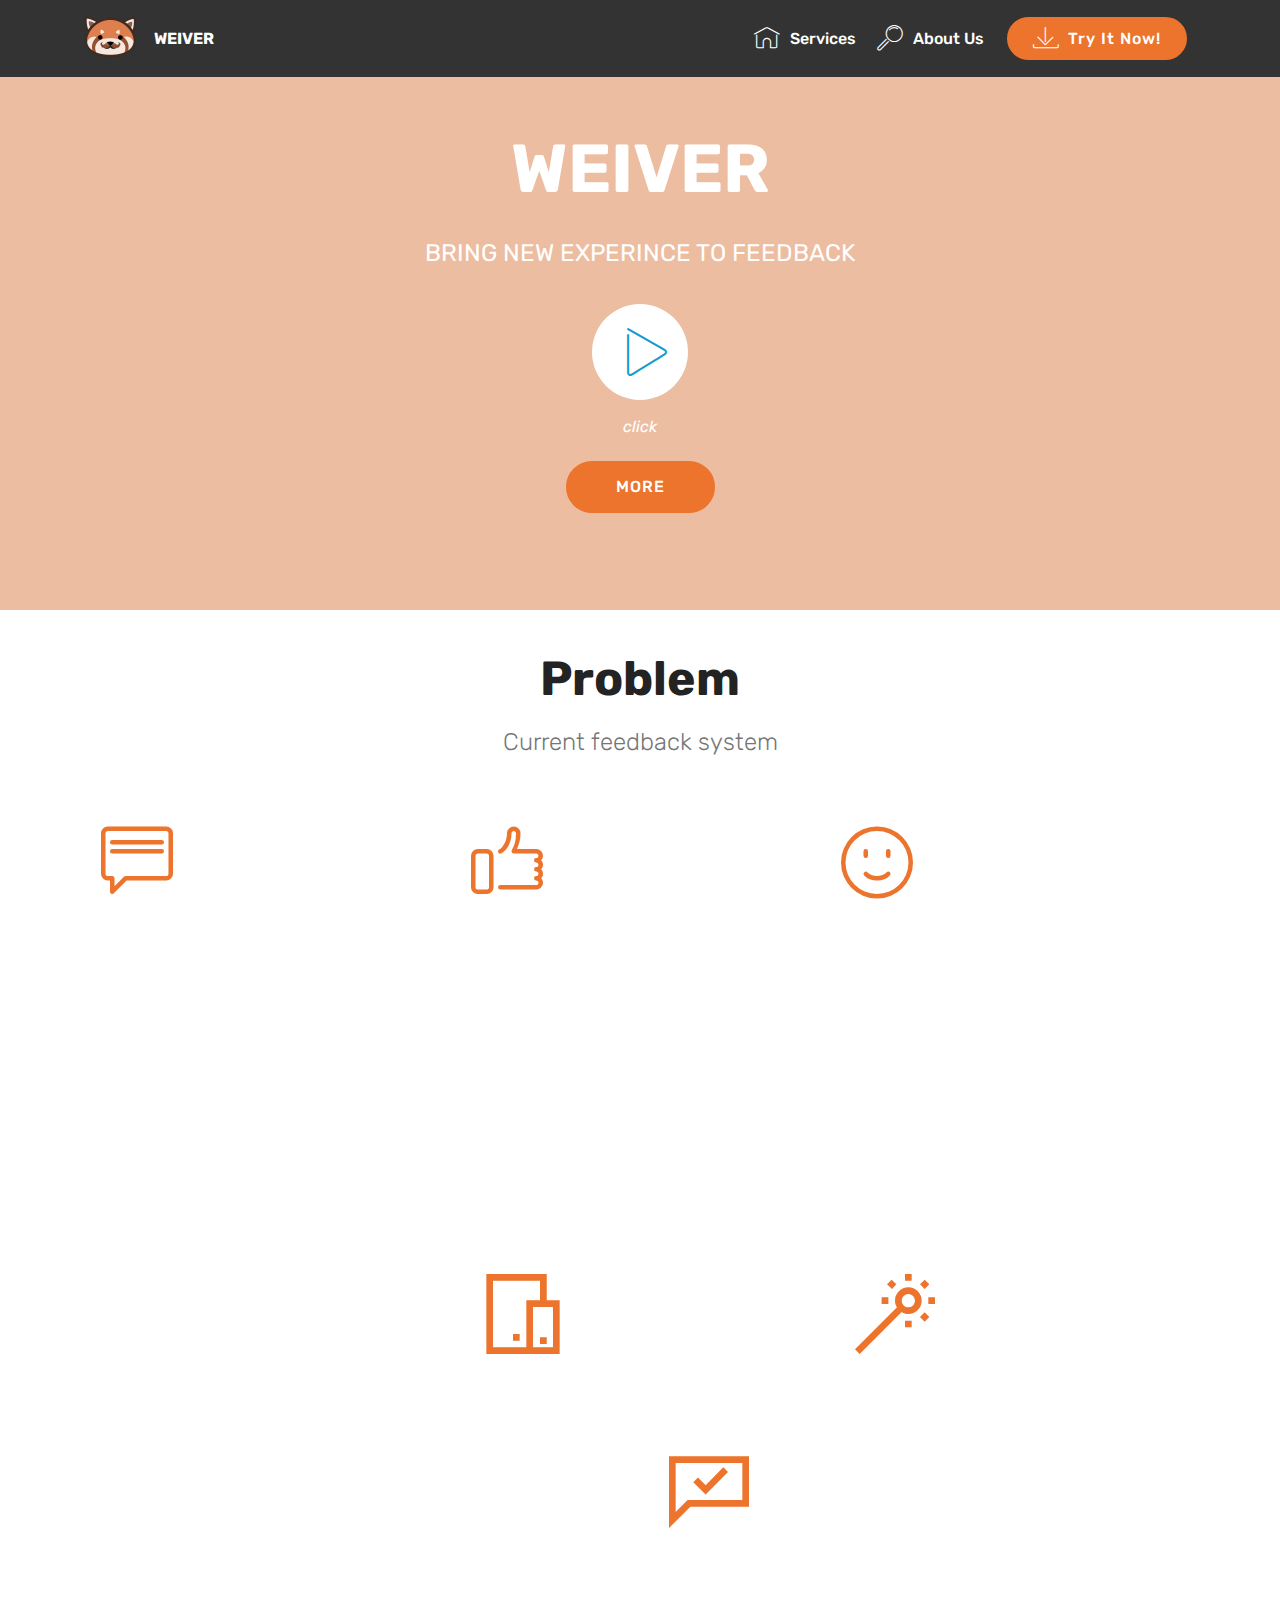
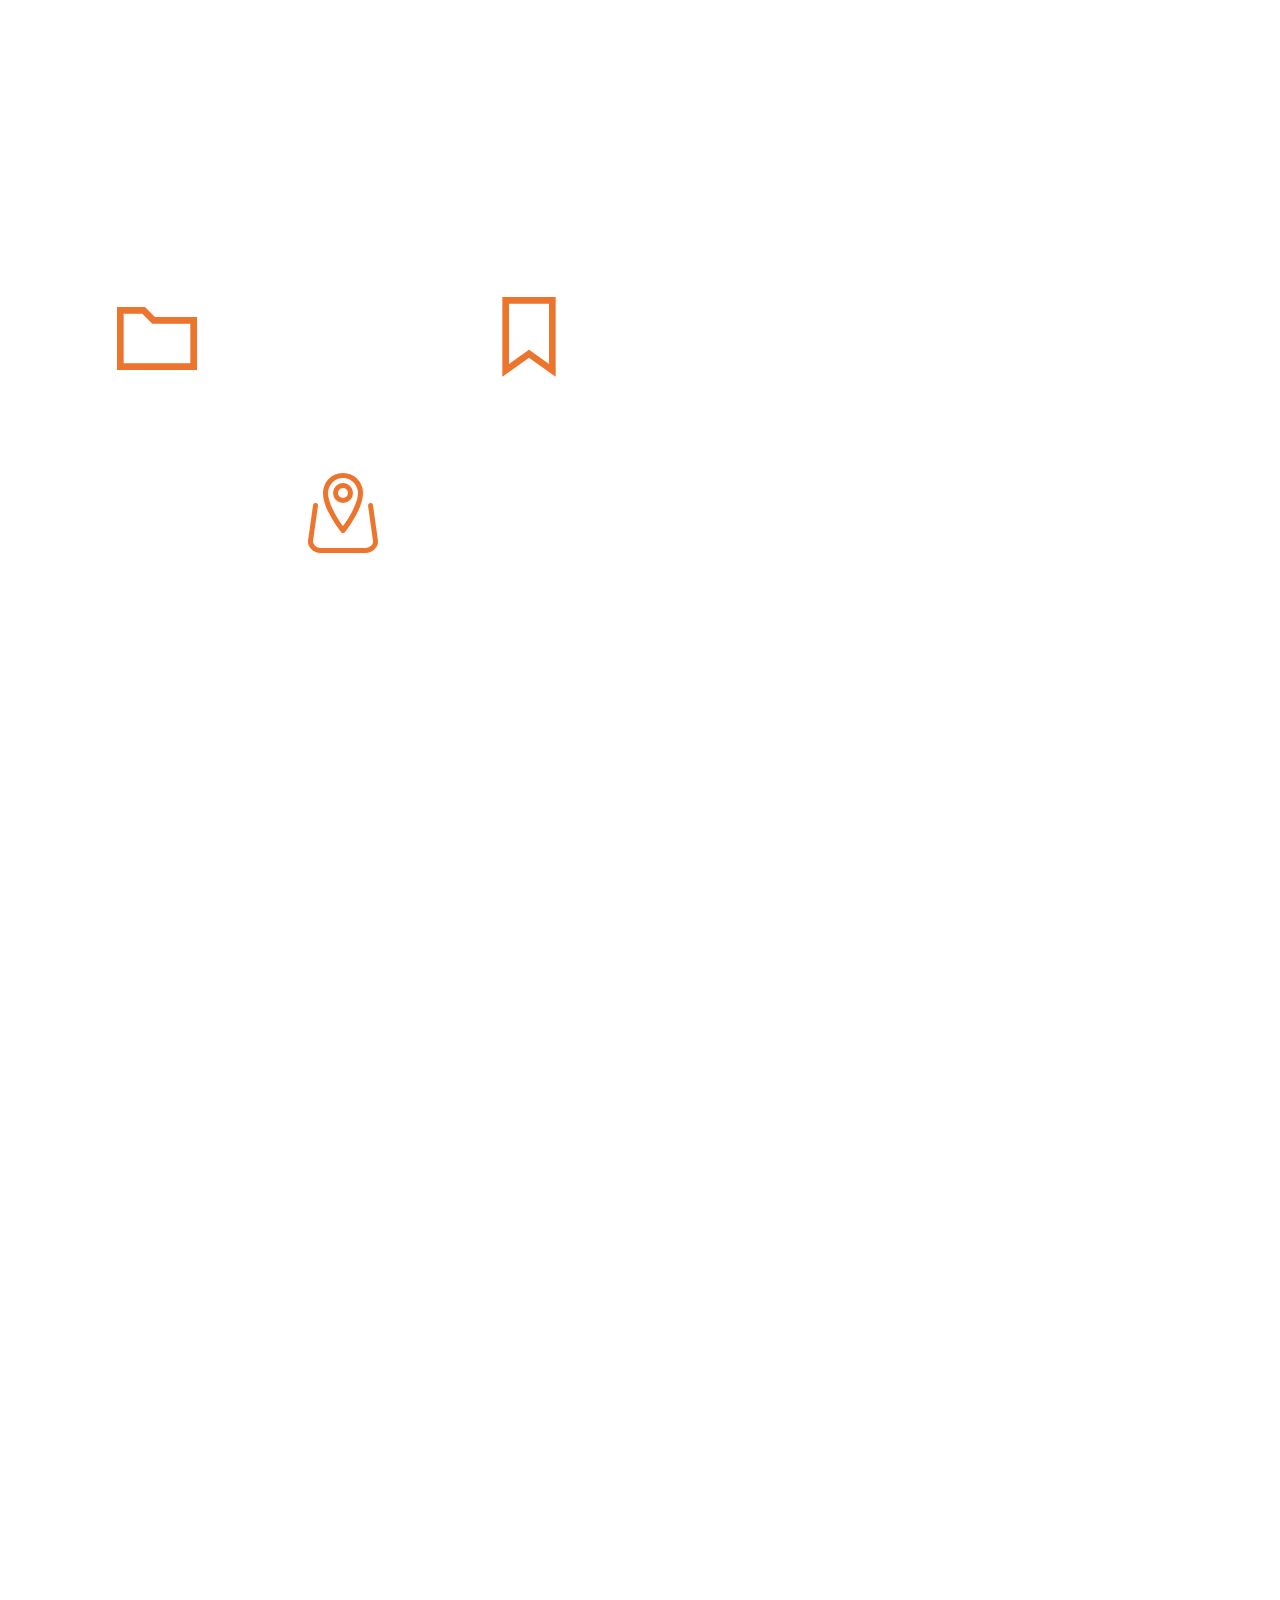
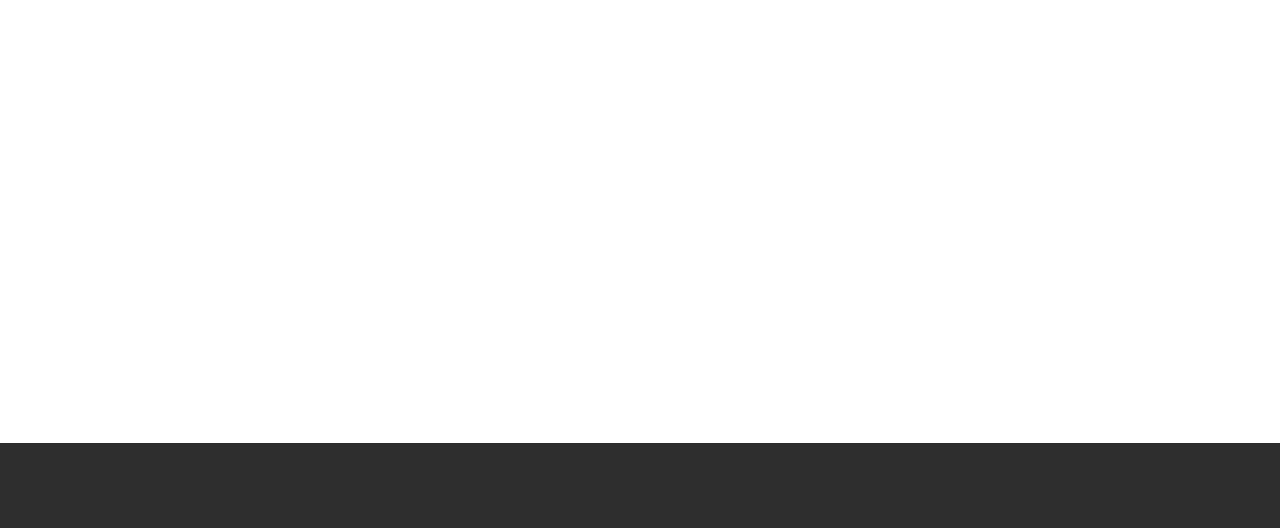
==== index.html @ 389d1ffd "init" ====
<!DOCTYPE html>
<html  >
<head>
  <!-- Site made with Mobirise Website Builder v4.10.5, https://mobirise.com -->
  <meta charset="UTF-8">
  <meta http-equiv="X-UA-Compatible" content="IE=edge">
  <meta name="generator" content="Mobirise v4.10.5, mobirise.com">
  <meta name="viewport" content="width=device-width, initial-scale=1, minimum-scale=1">
  <link rel="shortcut icon" href="assets/images/eufloria.-128x128-1.png" type="image/x-icon">
  <meta name="description" content="">
  
  <title>Home</title>
  <link rel="stylesheet" href="assets/web/assets/mobirise-icons2/mobirise2.css">
  <link rel="stylesheet" href="assets/web/assets/mobirise-icons/mobirise-icons.css">
  <link rel="stylesheet" href="assets/web/assets/mobirise-icons-bold/mobirise-icons-bold.css">
  <link rel="stylesheet" href="assets/tether/tether.min.css">
  <link rel="stylesheet" href="assets/bootstrap/css/bootstrap.min.css">
  <link rel="stylesheet" href="assets/bootstrap/css/bootstrap-grid.min.css">
  <link rel="stylesheet" href="assets/bootstrap/css/bootstrap-reboot.min.css">
  <link rel="stylesheet" href="assets/animatecss/animate.min.css">
  <link rel="stylesheet" href="assets/dropdown/css/style.css">
  <link rel="stylesheet" href="assets/theme/css/style.css">
  <link rel="stylesheet" href="assets/mobirise/css/mbr-additional.css" type="text/css">
  
  
  
</head>
<body>
  <section class="menu cid-ryobVotCIe" once="menu" id="menu1-7">

    

    <nav class="navbar navbar-expand beta-menu navbar-dropdown align-items-center navbar-toggleable-sm">
        <button class="navbar-toggler navbar-toggler-right" type="button" data-toggle="collapse" data-target="#navbarSupportedContent" aria-controls="navbarSupportedContent" aria-expanded="false" aria-label="Toggle navigation">
            <div class="hamburger">
                <span></span>
                <span></span>
                <span></span>
                <span></span>
            </div>
        </button>
        <div class="menu-logo">
            <div class="navbar-brand">
                <span class="navbar-logo">
                    <a href="https://mobirise.co">
                         <img src="assets/images/image-122x122.png" alt="Mobirise" title="" style="height: 3.8rem;">
                    </a>
                </span>
                <span class="navbar-caption-wrap"><a class="navbar-caption text-white display-4" href="https://mobirise.co">
                        WEIVER</a></span>
            </div>
        </div>
        <div class="collapse navbar-collapse" id="navbarSupportedContent">
            <ul class="navbar-nav nav-dropdown" data-app-modern-menu="true"><li class="nav-item">
                    <a class="nav-link link text-white display-4" href="index.html">
                        <span class="mbri-home mbr-iconfont mbr-iconfont-btn"></span>
                        Services
                    </a>
                </li>
                <li class="nav-item">
                    <a class="nav-link link text-white display-4" href="index.html">
                        <span class="mbri-search mbr-iconfont mbr-iconfont-btn"></span>
                        About Us
                    </a>
                </li></ul>
            <div class="navbar-buttons mbr-section-btn"><a class="btn btn-sm btn-primary display-4" href="index.html">
                    <span class="mbri-save mbr-iconfont mbr-iconfont-btn "></span>
                    Try It Now!
                </a></div>
        </div>
    </nav>
</section>

<section class="engine"><a href="https://mobirise.info/g">build your own website for free</a></section><section class="header8 cid-ryocaOh2TR" data-bg-video="https://www.youtube.com/watch?v=5ZDQikZAMU8&amp;feature=youtu.be" id="header8-8">

    

    <div class="mbr-overlay" style="opacity: 0.4; background-color: rgb(236, 116, 44);">
    </div>

    <div class="container align-center">
        <div class="row justify-content-md-center">
            <div class="mbr-white col-md-10">
                <h1 class="mbr-section-title align-center py-2 mbr-bold mbr-fonts-style display-1">WEIVER</h1>
                <p class="mbr-text align-center py-2 mbr-fonts-style display-5">
                        BRING NEW EXPERINCE TO FEEDBACK</p>
                <div class="mbr-media show-modal align-center py-2" data-modal=".modalWindow">
                         <span class="mbr-iconfont mbri-play" style="color: rgb(20, 157, 204); fill: rgb(20, 157, 204);"></span>
                </div>
                <div class="icon-description align-center font-italic pb-3 mbr-fonts-style display-7">
                        click</div>
                <div class="mbr-section-btn text-center"><a class="btn btn-md btn-primary display-4" href="index.html">MORE</a></div>
            </div>
        </div>
    </div>
    <div>
        <div class="modalWindow" style="display: none;">
            <div class="modalWindow-container">
                <div class="modalWindow-video-container">
                    <div class="modalWindow-video">
                        <iframe width="100%" height="100%" frameborder="0" allowfullscreen="1" data-src="https://www.youtube.com/watch?v=5ZDQikZAMU8&amp;feature=youtu.be"></iframe>
                    </div>
                    <a class="close" role="button" data-dismiss="modal">
                        <span aria-hidden="true" class="mbri-close mbr-iconfont closeModal"></span>
                        <span class="sr-only">Close</span>
                    </a>
                </div>
            </div>
        </div>
    </div>
</section>

<section class="mbr-section content4 cid-ryofJ1P4sf" id="content4-f">

    

    <div class="container">
        <div class="media-container-row">
            <div class="title col-12 col-md-8">
                <h2 class="align-center pb-3 mbr-fonts-style display-2"><strong>
                    Problem</strong></h2>
                <h3 class="mbr-section-subtitle align-center mbr-light mbr-fonts-style display-5">
                    Current feedback system</h3>
                
            </div>
        </div>
    </div>
</section>

<section class="features5 cid-ryogP7Mm9T" id="features5-h">
    
    

    
    <div class="container">
        <div class="media-container-row">

            <div class="card p-3 col-12 col-md-6 col-lg-4">
                <div class="card-img pb-3">
                    <span class="mbr-iconfont mbrib-chat" style="color: rgb(236, 116, 44); fill: rgb(236, 116, 44);"></span>
                </div>
                <div class="card-box">
                    
                    <p class="mbr-text mbr-fonts-style display-7">Restaurants require <strong>new channels</strong> of communication with the customers.&nbsp;<br></p>
                </div>
            </div>

            <div class="card p-3 col-12 col-md-6 col-lg-4">
                <div class="card-img pb-3">
                    <span class="mbr-iconfont mbrib-like" style="color: rgb(236, 116, 44); fill: rgb(236, 116, 44);"></span>
                </div>
                <div class="card-box">
                    
                    <p class="mbr-text mbr-fonts-style display-7">Restaurants want to get a feedback in order to <strong>understand the customers</strong>.&nbsp;<br></p>
                </div>
            </div>

            <div class="card p-3 col-12 col-md-6 col-lg-4">
                <div class="card-img pb-3">
                    <span class="mbr-iconfont mbrib-smile-face" style="color: rgb(236, 116, 44); fill: rgb(236, 116, 44);"></span>
                </div>
                <div class="card-box">
                    
                    <p class="mbr-text mbr-fonts-style display-7">Customers desire an <strong>easy way</strong> to provide a feedback.&nbsp;</p>
                </div>
            </div>

            
        </div>
    </div>
</section>

<section class="mbr-section content4 cid-ryomQ9JbMp" id="content4-k">

    

    <div class="container">
        <div class="media-container-row">
            <div class="title col-12 col-md-8">
                <h2 class="align-center pb-3 mbr-fonts-style display-2"><strong>
                    Solution</strong></h2>
                
                
            </div>
        </div>
    </div>
</section>

<section class="counters2 counters cid-ryoi9h0WoX" id="counters2-i">

    

    

    <div class="container pt-4 mt-2">
        <div class="media-container-row">
            <div class="media-block" style="width: 33%;">
                <h2 class="mbr-section-title pb-3 align-left mbr-fonts-style display-2"><strong>
                    Voice Assistant</strong></h2>
                
                <div class="mbr-figure">
                    <img src="assets/images/app-1-317x428.png" alt="" title="">
                </div>
            </div>
            <div class="cards-block">
                <div class="cards-container">
                    <div class="card px-3 align-left col-12 col-md-6">
                        <div class="panel-item p-3">
                            <div class="card-img pb-3">
                                <span class="mbr-iconfont pr-2 mobi-mbri-devices mobi-mbri" style="color: rgb(236, 116, 44); fill: rgb(236, 116, 44);"></span>
                                <h3 class="py-3 mbr-fonts-style display-2">Device</h3>
                            </div>
                            <div class="card-text">
                                
                                <p class="mbr-content-text mbr-fonts-style display-7">Installed on the stand in the place&nbsp;<br></p>
                            </div>
                        </div>
                    </div>
                    <div class="card px-3 align-left col-12 col-md-6">
                        <div class="panel-item p-3">
                            <div class="card-img pb-3">
                                <span class="mbr-iconfont pr-2 mobi-mbri-magic-stick mobi-mbri" style="color: rgb(236, 116, 44); fill: rgb(236, 116, 44);"></span>
                                <h3 class="py-3 mbr-fonts-style display-2">Magic</h3>
                            </div>
                            <div class="card-text">
                                
                                <p class="mbr-content-text mbr-fonts-style display-7">Extracts the feedback from voice&nbsp;<br></p>
                            </div>
                        </div>
                    </div>
                    <div class="card px-3 align-left col-12 col-md-6">
                        <div class="panel-item p-3">
                            <div class="card-img pb-3">
                                <span class="mbr-iconfont pr-2 mobi-mbri-cust-feedback mobi-mbri" style="color: rgb(236, 116, 44); fill: rgb(236, 116, 44);"></span>
                                <h3 class="py-3 mbr-fonts-style display-2">Dialog</h3>
                            </div>
                            <div class="card-text">
                                
                                <p class="mbr-content-text mbr-fonts-style display-7">
                                        Dialog with user about his/her experience 
                                </p>
                            </div>
                        </div>
                    </div>
                    
                </div>
            </div>
        </div>
    </div>
</section>

<section class="counters2 counters cid-ryoiajLfi5" id="counters2-j">

    

    

    <div class="container pt-4 mt-2">
        <div class="media-container-row">
            <div class="media-block" style="width: 33%;">
                <h2 class="mbr-section-title pb-3 align-left mbr-fonts-style display-2"><strong>
                    Map</strong> <strong>App</strong></h2>
                
                <div class="mbr-figure">
                    <img src="assets/images/app-2-248x322.png" alt="" title="">
                </div>
            </div>
            <div class="cards-block">
                <div class="cards-container">
                    <div class="card px-3 align-left col-12 col-md-6">
                        <div class="panel-item p-3">
                            <div class="card-img pb-3">
                                <span class="mbr-iconfont pr-2 mobi-mbri-folder mobi-mbri" style="color: rgb(236, 116, 44); fill: rgb(236, 116, 44);"></span>
                                <h3 class="py-3 mbr-fonts-style display-2">
                                    Profile</h3>
                            </div>
                            <div class="card-text">
                                
                                <p class="mbr-content-text mbr-fonts-style display-7">Aggregation of voice reviews&nbsp;<br></p>
                            </div>
                        </div>
                    </div>
                    <div class="card px-3 align-left col-12 col-md-6">
                        <div class="panel-item p-3">
                            <div class="card-img pb-3">
                                <span class="mbr-iconfont pr-2 mobi-mbri-bookmark mobi-mbri" style="color: rgb(236, 116, 44); fill: rgb(236, 116, 44);"></span>
                                <h3 class="py-3 mbr-fonts-style display-2">
                                    Context</h3>
                            </div>
                            <div class="card-text">
                                
                                <p class="mbr-content-text mbr-fonts-style display-7">Extraction of the context via tags&nbsp;<br></p>
                            </div>
                        </div>
                    </div>
                    <div class="card px-3 align-left col-12 col-md-6">
                        <div class="panel-item p-3">
                            <div class="card-img pb-3">
                                <span class="mbr-iconfont pr-2 mbrib-map-pin" style="color: rgb(236, 116, 44); fill: rgb(236, 116, 44);"></span>
                                <h3 class="py-3 mbr-fonts-style display-2">
                                    Map</h3>
                            </div>
                            <div class="card-text">
                                
                                <p class="mbr-content-text mbr-fonts-style display-7">
                                        Displaying places on the map 
                                </p>
                            </div>
                        </div>
                    </div>
                    
                </div>
            </div>
        </div>
    </div>
</section>

<section class="testimonials1 cid-ryonIfx7H2" id="testimonials1-l">

    

    
    <div class="container">
        <div class="media-container-row">
            <div class="title col-12 align-center">
                <h2 class="pb-3 mbr-fonts-style display-2"><strong>
                    TEAM</strong></h2>
                
            </div>
        </div>
    </div>

    <div class="container pt-3 mt-2">
        <div class="media-container-row">
            <div class="mbr-testimonial p-3 align-center col-12 col-md-6 col-lg-4">
                <div class="panel-item p-3">
                    <div class="card-block">
                        <div class="testimonial-photo">
                            <img src="assets/images/picture2-240x242.png" alt="" title="">
                        </div>
                        <p class="mbr-text mbr-fonts-style display-7">3 years of development and&nbsp;<br>2 years of PM experience.
<br>R&amp;D Team Lead in Innopolis University.&nbsp;<br></p>
                    </div>
                    <div class="card-footer">
                        <div class="mbr-author-name mbr-bold mbr-fonts-style display-7">
                             Roman Rybkin</div>
                        <small class="mbr-author-desc mbr-italic mbr-light mbr-fonts-style display-7">
                               CEO</small>
                    </div>
                </div>
            </div>

            <div class="mbr-testimonial p-3 align-center col-12 col-md-6 col-lg-4">
                <div class="panel-item p-3">
                    <div class="card-block">
                        <div class="testimonial-photo">
                            <img src="assets/images/picture3-222x208.png" alt="" title="">
                        </div>
                        <p class="mbr-text mbr-fonts-style display-7">iOS developer certified by Huawei and TSMC companies with 3 years’ experience. <br>AR, IOT proficiency. &nbsp;<br></p>
                    </div>
                    <div class="card-footer">
                        <div class="mbr-author-name mbr-bold mbr-fonts-style display-7">
                             Nikita Elizarov</div>
                        <small class="mbr-author-desc mbr-italic mbr-light mbr-fonts-style display-7">
                               CMO</small>
                    </div>
                </div>
            </div>

            <div class="mbr-testimonial p-3 align-center col-12 col-md-6 col-lg-4">
                <div class="panel-item p-3">
                    <div class="card-block">
                        <div class="testimonial-photo">
                            <img src="assets/images/picture4-221x208.png" alt="" title="">
                        </div>
                        <p class="mbr-text mbr-fonts-style display-7">Backend Developer with 5 years’ experience. <br>ML researcher. <br>ICSE 2019 winner.&nbsp;<br></p>
                    </div>
                    <div class="card-footer">
                        <div class="mbr-author-name mbr-bold mbr-fonts-style display-7">
                             John Smith
                        </div>
                        <small class="mbr-author-desc mbr-italic mbr-light mbr-fonts-style display-7">
                               CTO</small>
                    </div>
                </div>
            </div>

            

            

            
        </div>
    </div>   
</section>

<section class="mbr-section form1 cid-ryouGHpH3i" id="form1-v">

    

    
    <div class="container">
        <div class="row justify-content-center">
            <div class="title col-12 col-lg-8">
                <h2 class="mbr-section-title align-center pb-3 mbr-fonts-style display-2"><strong>
                    CONTACT FORM
                </strong></h2>
                
            </div>
        </div>
    </div>
    <div class="container">
        <div class="row justify-content-center">
            <div class="media-container-column col-lg-8" data-form-type="formoid">
                <!---Formbuilder Form--->
                <form action="https://mobirise.com/" method="POST" class="mbr-form form-with-styler" data-form-title="Mobirise Form"><input type="hidden" name="email" data-form-email="true" value="NtXKWseLh0SzWvwjY7xuX32pAi8FJ7uHg0q4+a8q0bWBE1oFYBYl6F+Va+EXb6Qgsz6YOEbGI0ExCGMkC+/4vExRejGZVTqfbiUEl9hYPQg4W5A7ZQ+w5G+tzDXJt121">
                    <div class="row">
                        <div hidden="hidden" data-form-alert="" class="alert alert-success col-12">Thanks for filling out the form!</div>
                        <div hidden="hidden" data-form-alert-danger="" class="alert alert-danger col-12">
                        </div>
                    </div>
                    <div class="dragArea row">
                        <div class="col-md-4  form-group" data-for="name">
                            <label for="name-form1-v" class="form-control-label mbr-fonts-style display-7">Name</label>
                            <input type="text" name="name" data-form-field="Name" required="required" class="form-control display-7" id="name-form1-v">
                        </div>
                        <div class="col-md-4  form-group" data-for="email">
                            <label for="email-form1-v" class="form-control-label mbr-fonts-style display-7">Email</label>
                            <input type="email" name="email" data-form-field="Email" required="required" class="form-control display-7" id="email-form1-v">
                        </div>
                        <div data-for="phone" class="col-md-4  form-group">
                            <label for="phone-form1-v" class="form-control-label mbr-fonts-style display-7">Phone</label>
                            <input type="tel" name="phone" data-form-field="Phone" class="form-control display-7" id="phone-form1-v">
                        </div>
                        <div data-for="message" class="col-md-12 form-group">
                            <label for="message-form1-v" class="form-control-label mbr-fonts-style display-7">Message</label>
                            <textarea name="message" data-form-field="Message" class="form-control display-7" id="message-form1-v"></textarea>
                        </div>
                        <div class="col-md-12 input-group-btn align-center"><button type="submit" class="btn btn-primary btn-form display-4">SEND FORM</button></div>
                    </div>
                </form><!---Formbuilder Form--->
            </div>
        </div>
    </div>
</section>

<section once="footers" class="cid-ryouznhDUp" id="footer6-u">

    

    

    <div class="container">
        <div class="media-container-row align-center mbr-white">
            <div class="col-12">
                <p class="mbr-text mb-0 mbr-fonts-style display-7">
                    © Copyright 2019 Weiver - All Rights Reserved
                </p>
            </div>
        </div>
    </div>
</section>


  <script src="assets/web/assets/jquery/jquery.min.js"></script>
  <script src="assets/popper/popper.min.js"></script>
  <script src="assets/tether/tether.min.js"></script>
  <script src="assets/bootstrap/js/bootstrap.min.js"></script>
  <script src="assets/touchswipe/jquery.touch-swipe.min.js"></script>
  <script src="assets/viewportchecker/jquery.viewportchecker.js"></script>
  <script src="assets/playervimeo/vimeo_player.js"></script>
  <script src="assets/ytplayer/jquery.mb.ytplayer.min.js"></script>
  <script src="assets/vimeoplayer/jquery.mb.vimeo_player.js"></script>
  <script src="assets/smoothscroll/smooth-scroll.js"></script>
  <script src="assets/dropdown/js/nav-dropdown.js"></script>
  <script src="assets/dropdown/js/navbar-dropdown.js"></script>
  <script src="assets/theme/js/script.js"></script>
  <script src="assets/formoid/formoid.min.js"></script>
  
  
 <div id="scrollToTop" class="scrollToTop mbr-arrow-up"><a style="text-align: center;"><i class="mbr-arrow-up-icon mbr-arrow-up-icon-cm cm-icon cm-icon-smallarrow-up"></i></a></div>
    <input name="animation" type="hidden">
  </body>
</html>
---- assets/web/assets/mobirise-icons2/mobirise2.css ----
@font-face {
  font-family: 'Moririse2';
  src:  url('mobirise2.eot?f2bix4');
  src:  url('mobirise2.eot?f2bix4#iefix') format('embedded-opentype'),
    url('mobirise2.ttf?f2bix4') format('truetype'),
    url('mobirise2.woff?f2bix4') format('woff'),
    url('mobirise2.svg?f2bix4#mobirise2') format('svg');
  font-weight: normal;
  font-style: normal;
}

[class^="mobi-"], [class*=" mobi-"] {
  /* use !important to prevent issues with browser extensions that change fonts */
  font-family: 'Moririse2' !important;
  speak: none;
  font-style: normal;
  font-weight: normal;
  font-variant: normal;
  text-transform: none;
  line-height: 1;

  /* Better Font Rendering =========== */
  -webkit-font-smoothing: antialiased;
  -moz-osx-font-smoothing: grayscale;
}

.mobi-mbri-add-submenu:before {
  content: "\e900";
}
.mobi-mbri-alert:before {
  content: "\e901";
}
.mobi-mbri-align-center:before {
  content: "\e902";
}
.mobi-mbri-align-justify:before {
  content: "\e903";
}
.mobi-mbri-align-left:before {
  content: "\e904";
}
.mobi-mbri-align-right:before {
  content: "\e905";
}
.mobi-mbri-android:before {
  content: "\e906";
}
.mobi-mbri-apple:before {
  content: "\e907";
}
.mobi-mbri-arrow-down:before {
  content: "\e908";
}
.mobi-mbri-arrow-next:before {
  content: "\e909";
}
.mobi-mbri-arrow-prev:before {
  content: "\e90a";
}
.mobi-mbri-arrow-up:before {
  content: "\e90b";
}
.mobi-mbri-bold:before {
  content: "\e90c";
}
.mobi-mbri-bookmark:before {
  content: "\e90d";
}
.mobi-mbri-bootstrap:before {
  content: "\e90e";
}
.mobi-mbri-briefcase:before {
  content: "\e90f";
}
.mobi-mbri-browse:before {
  content: "\e910";
}
.mobi-mbri-bulleted-list:before {
  content: "\e911";
}
.mobi-mbri-calendar:before {
  content: "\e912";
}
.mobi-mbri-camera:before {
  content: "\e913";
}
.mobi-mbri-cart-add:before {
  content: "\e914";
}
.mobi-mbri-cart-full:before {
  content: "\e915";
}
.mobi-mbri-cash:before {
  content: "\e916";
}
.mobi-mbri-change-style:before {
  content: "\e917";
}
.mobi-mbri-chat:before {
  content: "\e918";
}
.mobi-mbri-clock:before {
  content: "\e919";
}
.mobi-mbri-close:before {
  content: "\e91a";
}
.mobi-mbri-cloud:before {
  content: "\e91b";
}
.mobi-mbri-code:before {
  content: "\e91c";
}
.mobi-mbri-contact-form:before {
  content: "\e91d";
}
.mobi-mbri-credit-card:before {
  content: "\e91e";
}
.mobi-mbri-cursor-click:before {
  content: "\e91f";
}
.mobi-mbri-cust-feedback:before {
  content: "\e920";
}
.mobi-mbri-database:before {
  content: "\e921";
}
.mobi-mbri-delivery:before {
  content: "\e922";
}
.mobi-mbri-desktop:before {
  content: "\e923";
}
.mobi-mbri-devices:before {
  content: "\e924";
}
.mobi-mbri-down:before {
  content: "\e925";
}
.mobi-mbri-download-2:before {
  content: "\e926";
}
.mobi-mbri-download:before {
  content: "\e927";
}
.mobi-mbri-drag-n-drop-2:before {
  content: "\e928";
}
.mobi-mbri-drag-n-drop:before {
  content: "\e929";
}
.mobi-mbri-edit-2:before {
  content: "\e92a";
}
.mobi-mbri-edit:before {
  content: "\e92b";
}
.mobi-mbri-error:before {
  content: "\e92c";
}
.mobi-mbri-extension:before {
  content: "\e92d";
}
.mobi-mbri-features:before {
  content: "\e92e";
}
.mobi-mbri-file:before {
  content: "\e92f";
}
.mobi-mbri-flag:before {
  content: "\e930";
}
.mobi-mbri-folder:before {
  content: "\e931";
}
.mobi-mbri-gift:before {
  content: "\e932";
}
.mobi-mbri-github:before {
  content: "\e933";
}
.mobi-mbri-globe-2:before {
  content: "\e934";
}
.mobi-mbri-globe:before {
  content: "\e935";
}
.mobi-mbri-growing-chart:before {
  content: "\e936";
}
.mobi-mbri-hearth:before {
  content: "\e937";
}
.mobi-mbri-help:before {
  content: "\e938";
}
.mobi-mbri-home:before {
  content: "\e939";
}
.mobi-mbri-hot-cup:before {
  content: "\e93a";
}
.mobi-mbri-idea:before {
  content: "\e93b";
}
.mobi-mbri-image-gallery:before {
  content: "\e93c";
}
.mobi-mbri-image-slider:before {
  content: "\e93d";
}
.mobi-mbri-info:before {
  content: "\e93e";
}
.mobi-mbri-italic:before {
  content: "\e93f";
}
.mobi-mbri-key:before {
  content: "\e940";
}
.mobi-mbri-laptop:before {
  content: "\e941";
}
.mobi-mbri-layers:before {
  content: "\e942";
}
.mobi-mbri-left-right:before {
  content: "\e943";
}
.mobi-mbri-left:before {
  content: "\e944";
}
.mobi-mbri-letter:before {
  content: "\e945";
}
.mobi-mbri-like:before {
  content: "\e946";
}
.mobi-mbri-link:before {
  content: "\e947";
}
.mobi-mbri-lock:before {
  content: "\e948";
}
.mobi-mbri-login:before {
  content: "\e949";
}
.mobi-mbri-logout:before {
  content: "\e94a";
}
.mobi-mbri-magic-stick:before {
  content: "\e94b";
}
.mobi-mbri-map-pin:before {
  content: "\e94c";
}
.mobi-mbri-menu:before {
  content: "\e94d";
}
.mobi-mbri-mobile-2:before {
  content: "\e94e";
}
.mobi-mbri-mobile-horizontal:before {
  content: "\e94f";
}
.mobi-mbri-mobile:before {
  content: "\e950";
}
.mobi-mbri-mobirise:before {
  content: "\e951";
}
.mobi-mbri-more-horizontal:before {
  content: "\e952";
}
.mobi-mbri-more-vertical:before {
  content: "\e953";
}
.mobi-mbri-music:before {
  content: "\e954";
}
.mobi-mbri-new-file:before {
  content: "\e955";
}
.mobi-mbri-numbered-list:before {
  content: "\e956";
}
.mobi-mbri-opened-folder:before {
  content: "\e957";
}
.mobi-mbri-pages:before {
  content: "\e958";
}
.mobi-mbri-paper-plane:before {
  content: "\e959";
}
.mobi-mbri-paperclip:before {
  content: "\e95a";
}
.mobi-mbri-phone:before {
  content: "\e95b";
}
.mobi-mbri-photo:before {
  content: "\e95c";
}
.mobi-mbri-photos:before {
  content: "\e95d";
}
.mobi-mbri-pin:before {
  content: "\e95e";
}
.mobi-mbri-play:before {
  content: "\e95f";
}
.mobi-mbri-plus:before {
  content: "\e960";
}
.mobi-mbri-preview:before {
  content: "\e961";
}
.mobi-mbri-print:before {
  content: "\e962";
}
.mobi-mbri-protect:before {
  content: "\e963";
}
.mobi-mbri-question:before {
  content: "\e964";
}
.mobi-mbri-quote-left:before {
  content: "\e965";
}
.mobi-mbri-quote-right:before {
  content: "\e966";
}
.mobi-mbri-redo:before {
  content: "\e967";
}
.mobi-mbri-refresh:before {
  content: "\e968";
}
.mobi-mbri-responsive-2:before {
  content: "\e969";
}
.mobi-mbri-responsive:before {
  content: "\e96a";
}
.mobi-mbri-right:before {
  content: "\e96b";
}
.mobi-mbri-rocket:before {
  content: "\e96c";
}
.mobi-mbri-sad-face:before {
  content: "\e96d";
}
.mobi-mbri-sale:before {
  content: "\e96e";
}
.mobi-mbri-save:before {
  content: "\e96f";
}
.mobi-mbri-search:before {
  content: "\e970";
}
.mobi-mbri-setting-2:before {
  content: "\e971";
}
.mobi-mbri-setting-3:before {
  content: "\e972";
}
.mobi-mbri-setting:before {
  content: "\e973";
}
.mobi-mbri-share:before {
  content: "\e974";
}
.mobi-mbri-shopping-bag:before {
  content: "\e975";
}
.mobi-mbri-shopping-basket:before {
  content: "\e976";
}
.mobi-mbri-shopping-cart:before {
  content: "\e977";
}
.mobi-mbri-sites:before {
  content: "\e978";
}
.mobi-mbri-smile-face:before {
  content: "\e979";
}
.mobi-mbri-speed:before {
  content: "\e97a";
}
.mobi-mbri-star:before {
  content: "\e97b";
}
.mobi-mbri-success:before {
  content: "\e97c";
}
.mobi-mbri-sun:before {
  content: "\e97d";
}
.mobi-mbri-sun2:before {
  content: "\e97e";
}
.mobi-mbri-tablet-vertical:before {
  content: "\e97f";
}
.mobi-mbri-tablet:before {
  content: "\e980";
}
.mobi-mbri-target:before {
  content: "\e981";
}
.mobi-mbri-timer:before {
  content: "\e982";
}
.mobi-mbri-to-ftp:before {
  content: "\e983";
}
.mobi-mbri-to-local-drive:before {
  content: "\e984";
}
.mobi-mbri-touch-swipe:before {
  content: "\e985";
}
.mobi-mbri-touch:before {
  content: "\e986";
}
.mobi-mbri-trash:before {
  content: "\e987";
}
.mobi-mbri-underline:before {
  content: "\e988";
}
.mobi-mbri-undo:before {
  content: "\e989";
}
.mobi-mbri-unlink:before {
  content: "\e98a";
}
.mobi-mbri-unlock:before {
  content: "\e98b";
}
.mobi-mbri-up-down:before {
  content: "\e98c";
}
.mobi-mbri-up:before {
  content: "\e98d";
}
.mobi-mbri-update:before {
  content: "\e98e";
}
.mobi-mbri-upload-2:before {
  content: "\e98f";
}
.mobi-mbri-upload:before {
  content: "\e990";
}
.mobi-mbri-user-2:before {
  content: "\e991";
}
.mobi-mbri-user:before {
  content: "\e992";
}
.mobi-mbri-users:before {
  content: "\e993";
}
.mobi-mbri-video-play:before {
  content: "\e994";
}
.mobi-mbri-video:before {
  content: "\e995";
}
.mobi-mbri-watch:before {
  content: "\e996";
}
.mobi-mbri-website-theme-2:before {
  content: "\e997";
}
.mobi-mbri-website-theme:before {
  content: "\e998";
}
.mobi-mbri-wifi:before {
  content: "\e999";
}
.mobi-mbri-windows:before {
  content: "\e99a";
}
.mobi-mbri-zoom-in:before {
  content: "\e99b";
}
.mobi-mbri-zoom-out:before {
  content: "\e99c";
}
---- assets/web/assets/mobirise-icons/mobirise-icons.css ----
@font-face {
  font-family: 'MobiriseIcons';
  src:  url('mobirise-icons.eot?spat4u');
  src:  url('mobirise-icons.eot?spat4u#iefix') format('embedded-opentype'),
    url('mobirise-icons.ttf?spat4u') format('truetype'),
    url('mobirise-icons.woff?spat4u') format('woff'),
    url('mobirise-icons.svg?spat4u#MobiriseIcons') format('svg');
  font-weight: normal;
  font-style: normal;
}

[class^="mbri-"], [class*=" mbri-"] {
  /* use !important to prevent issues with browser extensions that change fonts */
  font-family: MobiriseIcons !important;
  speak: none;
  font-style: normal;
  font-weight: normal;
  font-variant: normal;
  text-transform: none;
  line-height: 1;

  /* Better Font Rendering =========== */
  -webkit-font-smoothing: antialiased;
  -moz-osx-font-smoothing: grayscale;
}

.mbri-add-submenu:before {
  content: "\e900";
}
.mbri-alert:before {
  content: "\e901";
}
.mbri-align-center:before {
  content: "\e902";
}
.mbri-align-justify:before {
  content: "\e903";
}
.mbri-align-left:before {
  content: "\e904";
}
.mbri-align-right:before {
  content: "\e905";
}
.mbri-android:before {
  content: "\e906";
}
.mbri-apple:before {
  content: "\e907";
}
.mbri-arrow-down:before {
  content: "\e908";
}
.mbri-arrow-next:before {
  content: "\e909";
}
.mbri-arrow-prev:before {
  content: "\e90a";
}
.mbri-arrow-up:before {
  content: "\e90b";
}
.mbri-bold:before {
  content: "\e90c";
}
.mbri-bookmark:before {
  content: "\e90d";
}
.mbri-bootstrap:before {
  content: "\e90e";
}
.mbri-briefcase:before {
  content: "\e90f";
}
.mbri-browse:before {
  content: "\e910";
}
.mbri-bulleted-list:before {
  content: "\e911";
}
.mbri-calendar:before {
  content: "\e912";
}
.mbri-camera:before {
  content: "\e913";
}
.mbri-cart-add:before {
  content: "\e914";
}
.mbri-cart-full:before {
  content: "\e915";
}
.mbri-cash:before {
  content: "\e916";
}
.mbri-change-style:before {
  content: "\e917";
}
.mbri-chat:before {
  content: "\e918";
}
.mbri-clock:before {
  content: "\e919";
}
.mbri-close:before {
  content: "\e91a";
}
.mbri-cloud:before {
  content: "\e91b";
}
.mbri-code:before {
  content: "\e91c";
}
.mbri-contact-form:before {
  content: "\e91d";
}
.mbri-credit-card:before {
  content: "\e91e";
}
.mbri-cursor-click:before {
  content: "\e91f";
}
.mbri-cust-feedback:before {
  content: "\e920";
}
.mbri-database:before {
  content: "\e921";
}
.mbri-delivery:before {
  content: "\e922";
}
.mbri-desktop:before {
  content: "\e923";
}
.mbri-devices:before {
  content: "\e924";
}
.mbri-down:before {
  content: "\e925";
}
.mbri-download:before {
  content: "\e989";
}
.mbri-drag-n-drop:before {
  content: "\e927";
}
.mbri-drag-n-drop2:before {
  content: "\e928";
}
.mbri-edit:before {
  content: "\e929";
}
.mbri-edit2:before {
  content: "\e92a";
}
.mbri-error:before {
  content: "\e92b";
}
.mbri-extension:before {
  content: "\e92c";
}
.mbri-features:before {
  content: "\e92d";
}
.mbri-file:before {
  content: "\e92e";
}
.mbri-flag:before {
  content: "\e92f";
}
.mbri-folder:before {
  content: "\e930";
}
.mbri-gift:before {
  content: "\e931";
}
.mbri-github:before {
  content: "\e932";
}
.mbri-globe:before {
  content: "\e933";
}
.mbri-globe-2:before {
  content: "\e934";
}
.mbri-growing-chart:before {
  content: "\e935";
}
.mbri-hearth:before {
  content: "\e936";
}
.mbri-help:before {
  content: "\e937";
}
.mbri-home:before {
  content: "\e938";
}
.mbri-hot-cup:before {
  content: "\e939";
}
.mbri-idea:before {
  content: "\e93a";
}
.mbri-image-gallery:before {
  content: "\e93b";
}
.mbri-image-slider:before {
  content: "\e93c";
}
.mbri-info:before {
  content: "\e93d";
}
.mbri-italic:before {
  content: "\e93e";
}
.mbri-key:before {
  content: "\e93f";
}
.mbri-laptop:before {
  content: "\e940";
}
.mbri-layers:before {
  content: "\e941";
}
.mbri-left-right:before {
  content: "\e942";
}
.mbri-left:before {
  content: "\e943";
}
.mbri-letter:before {
  content: "\e944";
}
.mbri-like:before {
  content: "\e945";
}
.mbri-link:before {
  content: "\e946";
}
.mbri-lock:before {
  content: "\e947";
}
.mbri-login:before {
  content: "\e948";
}
.mbri-logout:before {
  content: "\e949";
}
.mbri-magic-stick:before {
  content: "\e94a";
}
.mbri-map-pin:before {
  content: "\e94b";
}
.mbri-menu:before {
  content: "\e94c";
}
.mbri-mobile:before {
  content: "\e94d";
}
.mbri-mobile2:before {
  content: "\e94e";
}
.mbri-mobirise:before {
  content: "\e94f";
}
.mbri-more-horizontal:before {
  content: "\e950";
}
.mbri-more-vertical:before {
  content: "\e951";
}
.mbri-music:before {
  content: "\e952";
}
.mbri-new-file:before {
  content: "\e953";
}
.mbri-numbered-list:before {
  content: "\e954";
}
.mbri-opened-folder:before {
  content: "\e955";
}
.mbri-pages:before {
  content: "\e956";
}
.mbri-paper-plane:before {
  content: "\e957";
}
.mbri-paperclip:before {
  content: "\e958";
}
.mbri-photo:before {
  content: "\e959";
}
.mbri-photos:before {
  content: "\e95a";
}
.mbri-pin:before {
  content: "\e95b";
}
.mbri-play:before {
  content: "\e95c";
}
.mbri-plus:before {
  content: "\e95d";
}
.mbri-preview:before {
  content: "\e95e";
}
.mbri-print:before {
  content: "\e95f";
}
.mbri-protect:before {
  content: "\e960";
}
.mbri-question:before {
  content: "\e961";
}
.mbri-quote-left:before {
  content: "\e962";
}
.mbri-quote-right:before {
  content: "\e963";
}
.mbri-refresh:before {
  content: "\e964";
}
.mbri-responsive:before {
  content: "\e965";
}
.mbri-right:before {
  content: "\e966";
}
.mbri-rocket:before {
  content: "\e967";
}
.mbri-sad-face:before {
  content: "\e968";
}
.mbri-sale:before {
  content: "\e969";
}
.mbri-save:before {
  content: "\e96a";
}
.mbri-search:before {
  content: "\e96b";
}
.mbri-setting:before {
  content: "\e96c";
}
.mbri-setting2:before {
  content: "\e96d";
}
.mbri-setting3:before {
  content: "\e96e";
}
.mbri-share:before {
  content: "\e96f";
}
.mbri-shopping-bag:before {
  content: "\e970";
}
.mbri-shopping-basket:before {
  content: "\e971";
}
.mbri-shopping-cart:before {
  content: "\e972";
}
.mbri-sites:before {
  content: "\e973";
}
.mbri-smile-face:before {
  content: "\e974";
}
.mbri-speed:before {
  content: "\e975";
}
.mbri-star:before {
  content: "\e976";
}
.mbri-success:before {
  content: "\e977";
}
.mbri-sun:before {
  content: "\e978";
}
.mbri-sun2:before {
  content: "\e979";
}
.mbri-tablet:before {
  content: "\e97a";
}
.mbri-tablet-vertical:before {
  content: "\e97b";
}
.mbri-target:before {
  content: "\e97c";
}
.mbri-timer:before {
  content: "\e97d";
}
.mbri-to-ftp:before {
  content: "\e97e";
}
.mbri-to-local-drive:before {
  content: "\e97f";
}
.mbri-touch-swipe:before {
  content: "\e980";
}
.mbri-touch:before {
  content: "\e981";
}
.mbri-trash:before {
  content: "\e982";
}
.mbri-underline:before {
  content: "\e983";
}
.mbri-unlink:before {
  content: "\e984";
}
.mbri-unlock:before {
  content: "\e985";
}
.mbri-up-down:before {
  content: "\e986";
}
.mbri-up:before {
  content: "\e987";
}
.mbri-update:before {
  content: "\e988";
}
.mbri-upload:before {
 content: "\e926"; 
}
.mbri-user:before {
  content: "\e98a";
}
.mbri-user2:before {
  content: "\e98b";
}
.mbri-users:before {
  content: "\e98c";
}
.mbri-video:before {
  content: "\e98d";
}
.mbri-video-play:before {
  content: "\e98e";
}
.mbri-watch:before {
  content: "\e98f";
}
.mbri-website-theme:before {
  content: "\e990";
}
.mbri-wifi:before {
  content: "\e991";
}
.mbri-windows:before {
  content: "\e992";
}
.mbri-zoom-out:before {
  content: "\e993";
}
.mbri-redo:before {
  content: "\e994";
}
.mbri-undo:before {
  content: "\e995";
}
---- assets/web/assets/mobirise-icons-bold/mobirise-icons-bold.css ----
@font-face {
  font-family: 'mobirise-icons-bold';
  src:  url('mobirise-icons-bold.eot?m1l4yr');
  src:  url('mobirise-icons-bold.eot?m1l4yr#iefix') format('embedded-opentype'),
    url('mobirise-icons-bold.ttf?m1l4yr') format('truetype'),
    url('mobirise-icons-bold.woff?m1l4yr') format('woff'),
    url('mobirise-icons-bold.svg?m1l4yr#mobirise-icons-bold') format('svg');
  font-weight: normal;
  font-style: normal;
}

[class^="mbrib-"], [class*="mbrib-"] {
  /* use !important to prevent issues with browser extensions that change fonts */
  font-family: 'mobirise-icons-bold' !important;
  speak: none;
  font-style: normal;
  font-weight: normal;
  font-variant: normal;
  text-transform: none;
  line-height: 1;

  /* Better Font Rendering =========== */
  -webkit-font-smoothing: antialiased;
  -moz-osx-font-smoothing: grayscale;
}

.mbrib-add-submenu:before {
  content: "\e900";
}
.mbrib-alert:before {
  content: "\e901";
}
.mbrib-align-center:before {
  content: "\e902";
}
.mbrib-align-justify:before {
  content: "\e903";
}
.mbrib-align-left:before {
  content: "\e904";
}
.mbrib-align-right:before {
  content: "\e905";
}
.mbrib-android:before {
  content: "\e906";
}
.mbrib-apple:before {
  content: "\e907";
}
.mbrib-arrow-down:before {
  content: "\e908";
}
.mbrib-arrow-next:before {
  content: "\e909";
}
.mbrib-arrow-prev:before {
  content: "\e90a";
}
.mbrib-arrow-up:before {
  content: "\e90b";
}
.mbrib-bold:before {
  content: "\e90c";
}
.mbrib-bookmark:before {
  content: "\e90d";
}
.mbrib-bootstrap:before {
  content: "\e90e";
}
.mbrib-briefcase:before {
  content: "\e90f";
}
.mbrib-browse:before {
  content: "\e910";
}
.mbrib-bulleted-list:before {
  content: "\e911";
}
.mbrib-calendar:before {
  content: "\e912";
}
.mbrib-camera:before {
  content: "\e913";
}
.mbrib-cart-add:before {
  content: "\e914";
}
.mbrib-cart-full:before {
  content: "\e915";
}
.mbrib-cash:before {
  content: "\e916";
}
.mbrib-change-style:before {
  content: "\e917";
}
.mbrib-chat:before {
  content: "\e918";
}
.mbrib-clock:before {
  content: "\e919";
}
.mbrib-close:before {
  content: "\e91a";
}
.mbrib-cloud:before {
  content: "\e91b";
}
.mbrib-code:before {
  content: "\e91c";
}
.mbrib-contact-form:before {
  content: "\e91d";
}
.mbrib-credit-card:before {
  content: "\e91e";
}
.mbrib-cursor-click:before {
  content: "\e91f";
}
.mbrib-cust-feedback:before {
  content: "\e920";
}
.mbrib-database:before {
  content: "\e921";
}
.mbrib-delivery:before {
  content: "\e922";
}
.mbrib-desktop:before {
  content: "\e923";
}
.mbrib-devices:before {
  content: "\e924";
}
.mbrib-down:before {
  content: "\e925";
}
.mbrib-download:before {
  content: "\e926";
}
.mbrib-drag-n-drop:before {
  content: "\e927";
}
.mbrib-drag-n-drop2:before {
  content: "\e928";
}
.mbrib-edit:before {
  content: "\e929";
}
.mbrib-edit2:before {
  content: "\e92a";
}
.mbrib-error:before {
  content: "\e92b";
}
.mbrib-extension:before {
  content: "\e92c";
}
.mbrib-features:before {
  content: "\e92d";
}
.mbrib-file:before {
  content: "\e92e";
}
.mbrib-flag:before {
  content: "\e92f";
}
.mbrib-folder:before {
  content: "\e930";
}
.mbrib-gift:before {
  content: "\e931";
}
.mbrib-github:before {
  content: "\e932";
}
.mbrib-globe-2:before {
  content: "\e933";
}
.mbrib-globe:before {
  content: "\e934";
}
.mbrib-growing-chart:before {
  content: "\e935";
}
.mbrib-hearth:before {
  content: "\e936";
}
.mbrib-help:before {
  content: "\e937";
}
.mbrib-home:before {
  content: "\e938";
}
.mbrib-hot-cup:before {
  content: "\e939";
}
.mbrib-idea:before {
  content: "\e93a";
}
.mbrib-image-gallery:before {
  content: "\e93b";
}
.mbrib-image-slider:before {
  content: "\e93c";
}
.mbrib-info:before {
  content: "\e93d";
}
.mbrib-italic:before {
  content: "\e93e";
}
.mbrib-key:before {
  content: "\e93f";
}
.mbrib-laptop:before {
  content: "\e940";
}
.mbrib-layers:before {
  content: "\e941";
}
.mbrib-left-right:before {
  content: "\e942";
}
.mbrib-left:before {
  content: "\e943";
}
.mbrib-letter:before {
  content: "\e944";
}
.mbrib-like:before {
  content: "\e945";
}
.mbrib-link:before {
  content: "\e946";
}
.mbrib-lock:before {
  content: "\e947";
}
.mbrib-login:before {
  content: "\e948";
}
.mbrib-logout:before {
  content: "\e949";
}
.mbrib-magic-stick:before {
  content: "\e94a";
}
.mbrib-map-pin:before {
  content: "\e94b";
}
.mbrib-menu:before {
  content: "\e94c";
}
.mbrib-mobile:before {
  content: "\e94d";
}
.mbrib-mobile2:before {
  content: "\e94e";
}
.mbrib-mobirise:before {
  content: "\e94f";
}
.mbrib-more-horizontal:before {
  content: "\e950";
}
.mbrib-more-vertical:before {
  content: "\e951";
}
.mbrib-music:before {
  content: "\e952";
}
.mbrib-new-file:before {
  content: "\e953";
}
.mbrib-numbered-list:before {
  content: "\e954";
}
.mbrib-opened-folder:before {
  content: "\e955";
}
.mbrib-pages:before {
  content: "\e956";
}
.mbrib-paper-plane:before {
  content: "\e957";
}
.mbrib-paperclip:before {
  content: "\e958";
}
.mbrib-photo:before {
  content: "\e959";
}
.mbrib-photos:before {
  content: "\e95a";
}
.mbrib-pin:before {
  content: "\e95b";
}
.mbrib-play:before {
  content: "\e95c";
}
.mbrib-plus:before {
  content: "\e95d";
}
.mbrib-preview:before {
  content: "\e95e";
}
.mbrib-print:before {
  content: "\e95f";
}
.mbrib-protect:before {
  content: "\e960";
}
.mbrib-question:before {
  content: "\e961";
}
.mbrib-quote-left:before {
  content: "\e962";
}
.mbrib-quote-right:before {
  content: "\e963";
}
.mbrib-redo:before {
  content: "\e964";
}
.mbrib-refresh:before {
  content: "\e965";
}
.mbrib-responsive:before {
  content: "\e966";
}
.mbrib-right:before {
  content: "\e967";
}
.mbrib-rocket:before {
  content: "\e968";
}
.mbrib-sad-face:before {
  content: "\e969";
}
.mbrib-sale:before {
  content: "\e96a";
}
.mbrib-save:before {
  content: "\e96b";
}
.mbrib-search:before {
  content: "\e96c";
}
.mbrib-setting:before {
  content: "\e96d";
}
.mbrib-setting2:before {
  content: "\e96e";
}
.mbrib-setting3:before {
  content: "\e96f";
}
.mbrib-share:before {
  content: "\e970";
}
.mbrib-shopping-bag:before {
  content: "\e971";
}
.mbrib-shopping-basket:before {
  content: "\e972";
}
.mbrib-shopping-cart:before {
  content: "\e973";
}
.mbrib-sites:before {
  content: "\e974";
}
.mbrib-smile-face:before {
  content: "\e975";
}
.mbrib-speed:before {
  content: "\e976";
}
.mbrib-star:before {
  content: "\e977";
}
.mbrib-success:before {
  content: "\e978";
}
.mbrib-sun:before {
  content: "\e979";
}
.mbrib-sun2:before {
  content: "\e97a";
}
.mbrib-tablet-vertical:before {
  content: "\e97b";
}
.mbrib-tablet:before {
  content: "\e97c";
}
.mbrib-target:before {
  content: "\e97d";
}
.mbrib-timer:before {
  content: "\e97e";
}
.mbrib-to-ftp:before {
  content: "\e97f";
}
.mbrib-to-local-drive:before {
  content: "\e980";
}
.mbrib-touch-swipe:before {
  content: "\e981";
}
.mbrib-touch:before {
  content: "\e982";
}
.mbrib-trash:before {
  content: "\e983";
}
.mbrib-underline:before {
  content: "\e984";
}
.mbrib-undo:before {
  content: "\e985";
}
.mbrib-unlink:before {
  content: "\e986";
}
.mbrib-unlock:before {
  content: "\e987";
}
.mbrib-up-down:before {
  content: "\e988";
}
.mbrib-up:before {
  content: "\e989";
}
.mbrib-update:before {
  content: "\e98a";
}
.mbrib-upload:before {
  content: "\e98b";
}
.mbrib-user:before {
  content: "\e98c";
}
.mbrib-user2:before {
  content: "\e98d";
}
.mbrib-users:before {
  content: "\e98e";
}
.mbrib-video-play:before {
  content: "\e98f";
}
.mbrib-video:before {
  content: "\e990";
}
.mbrib-watch:before {
  content: "\e991";
}
.mbrib-website-theme:before {
  content: "\e992";
}
.mbrib-wifi:before {
  content: "\e993";
}
.mbrib-windows:before {
  content: "\e994";
}
.mbrib-zoom-out:before {
  content: "\e995";
}
---- assets/dropdown/css/style.css ----
.navbar-dropdown {
  left: 0;
  padding: 0;
  position: absolute;
  right: 0;
  top: 0;
  transition: all 0.45s ease;
  z-index: 1030;
  background: #282828; }
  .navbar-dropdown .navbar-logo {
    margin-right: 0.8rem;
    transition: margin 0.3s ease-in-out;
    vertical-align: middle; }
    .navbar-dropdown .navbar-logo img {
      height: 3.125rem;
      transition: all 0.3s ease-in-out; }
    .navbar-dropdown .navbar-logo.mbr-iconfont {
      font-size: 3.125rem;
      line-height: 3.125rem; }
  .navbar-dropdown .navbar-caption {
    font-weight: 700;
    white-space: normal;
    vertical-align: -4px;
    line-height: 3.125rem !important; }
    .navbar-dropdown .navbar-caption, .navbar-dropdown .navbar-caption:hover {
      color: inherit;
      text-decoration: none; }
  .navbar-dropdown .mbr-iconfont + .navbar-caption {
    vertical-align: -1px; }
  .navbar-dropdown.navbar-fixed-top {
    position: fixed; }
  .navbar-dropdown .navbar-brand span {
    vertical-align: -4px; }
  .navbar-dropdown.bg-color.transparent {
    background: none; }
  .navbar-dropdown.navbar-short .navbar-brand {
    padding: 0.625rem 0; }
    .navbar-dropdown.navbar-short .navbar-brand span {
      vertical-align: -1px; }
  .navbar-dropdown.navbar-short .navbar-caption {
    line-height: 2.375rem !important;
    vertical-align: -2px; }
  .navbar-dropdown.navbar-short .navbar-logo {
    margin-right: 0.5rem; }
    .navbar-dropdown.navbar-short .navbar-logo img {
      height: 2.375rem; }
    .navbar-dropdown.navbar-short .navbar-logo.mbr-iconfont {
      font-size: 2.375rem;
      line-height: 2.375rem; }
  .navbar-dropdown.navbar-short .mbr-table-cell {
    height: 3.625rem; }
  .navbar-dropdown .navbar-close {
    left: 0.6875rem;
    position: fixed;
    top: 0.75rem;
    z-index: 1000; }
  .navbar-dropdown .hamburger-icon {
    content: "";
    display: inline-block;
    vertical-align: middle;
    width: 16px;
    -webkit-box-shadow: 0 -6px 0 1px #282828,0 0 0 1px #282828,0 6px 0 1px #282828;
    -moz-box-shadow: 0 -6px 0 1px #282828,0 0 0 1px #282828,0 6px 0 1px #282828;
    box-shadow: 0 -6px 0 1px #282828,0 0 0 1px #282828,0 6px 0 1px #282828; }

.dropdown-menu .dropdown-toggle[data-toggle="dropdown-submenu"]::after {
  border-bottom: 0.35em solid transparent;
  border-left: 0.35em solid;
  border-right: 0;
  border-top: 0.35em solid transparent;
  margin-left: 0.3rem; }

.dropdown-menu .dropdown-item:focus {
  outline: 0; }

.nav-dropdown {
  font-size: 0.75rem;
  font-weight: 500;
  height: auto !important; }
  .nav-dropdown .nav-btn {
    padding-left: 1rem; }
  .nav-dropdown .link {
    margin: .667em 1.667em;
    font-weight: 500;
    padding: 0;
    transition: color .2s ease-in-out; }
    .nav-dropdown .link.dropdown-toggle {
      margin-right: 2.583em; }
      .nav-dropdown .link.dropdown-toggle::after {
        margin-left: .25rem;
        border-top: 0.35em solid;
        border-right: 0.35em solid transparent;
        border-left: 0.35em solid transparent;
        border-bottom: 0; }
      .nav-dropdown .link.dropdown-toggle[aria-expanded="true"] {
        margin: 0;
        padding: 0.667em 3.263em  0.667em 1.667em; }
  .nav-dropdown .link::after,
  .nav-dropdown .dropdown-item::after {
    color: inherit; }
  .nav-dropdown .btn {
    font-size: 0.75rem;
    font-weight: 700;
    letter-spacing: 0;
    margin-bottom: 0;
    padding-left: 1.25rem;
    padding-right: 1.25rem; }
  .nav-dropdown .dropdown-menu {
    border-radius: 0;
    border: 0;
    left: 0;
    margin: 0;
    padding-bottom: 1.25rem;
    padding-top: 1.25rem;
    position: relative; }
  .nav-dropdown .dropdown-submenu {
    margin-left: 0.125rem;
    top: 0; }
  .nav-dropdown .dropdown-item {
    font-weight: 500;
    line-height: 2;
    padding: 0.3846em 4.615em 0.3846em 1.5385em;
    position: relative;
    transition: color .2s ease-in-out, background-color .2s ease-in-out; }
    .nav-dropdown .dropdown-item::after {
      margin-top: -0.3077em;
      position: absolute;
      right: 1.1538em;
      top: 50%; }
    .nav-dropdown .dropdown-item:focus, .nav-dropdown .dropdown-item:hover {
      background: none; }

@media (max-width: 767px) {
  .nav-dropdown.navbar-toggleable-sm {
    bottom: 0;
    display: none;
    left: 0;
    overflow-x: hidden;
    position: fixed;
    top: 0;
    transform: translateX(-100%);
    -ms-transform: translateX(-100%);
    -webkit-transform: translateX(-100%);
    width: 18.75rem;
    z-index: 999; } }
.nav-dropdown.navbar-toggleable-xl {
  bottom: 0;
  display: none;
  left: 0;
  overflow-x: hidden;
  position: fixed;
  top: 0;
  transform: translateX(-100%);
  -ms-transform: translateX(-100%);
  -webkit-transform: translateX(-100%);
  width: 18.75rem;
  z-index: 999; }

.nav-dropdown-sm {
  display: block !important;
  overflow-x: hidden;
  overflow: auto;
  padding-top: 3.875rem; }
  .nav-dropdown-sm::after {
    content: "";
    display: block;
    height: 3rem;
    width: 100%; }
  .nav-dropdown-sm.collapse.in ~ .navbar-close {
    display: block !important; }
  .nav-dropdown-sm.collapsing, .nav-dropdown-sm.collapse.in {
    transform: translateX(0);
    -ms-transform: translateX(0);
    -webkit-transform: translateX(0);
    transition: all 0.25s ease-out;
    -webkit-transition: all 0.25s ease-out;
    background: #282828; }
  .nav-dropdown-sm.collapsing[aria-expanded="false"] {
    transform: translateX(-100%);
    -ms-transform: translateX(-100%);
    -webkit-transform: translateX(-100%); }
  .nav-dropdown-sm .nav-item {
    display: block;
    margin-left: 0 !important;
    padding-left: 0; }
  .nav-dropdown-sm .link,
  .nav-dropdown-sm .dropdown-item {
    border-top: 1px dotted rgba(255, 255, 255, 0.1);
    font-size: 0.8125rem;
    line-height: 1.6;
    margin: 0 !important;
    padding: 0.875rem 2.4rem 0.875rem 1.5625rem !important;
    position: relative;
    white-space: normal; }
    .nav-dropdown-sm .link:focus, .nav-dropdown-sm .link:hover,
    .nav-dropdown-sm .dropdown-item:focus,
    .nav-dropdown-sm .dropdown-item:hover {
      background: rgba(0, 0, 0, 0.2) !important;
      color: #c0a375; }
  .nav-dropdown-sm .nav-btn {
    position: relative;
    padding: 1.5625rem 1.5625rem 0 1.5625rem; }
    .nav-dropdown-sm .nav-btn::before {
      border-top: 1px dotted rgba(255, 255, 255, 0.1);
      content: "";
      left: 0;
      position: absolute;
      top: 0;
      width: 100%; }
    .nav-dropdown-sm .nav-btn + .nav-btn {
      padding-top: 0.625rem; }
      .nav-dropdown-sm .nav-btn + .nav-btn::before {
        display: none; }
  .nav-dropdown-sm .btn {
    padding: 0.625rem 0; }
  .nav-dropdown-sm .dropdown-toggle[data-toggle="dropdown-submenu"]::after {
    margin-left: .25rem;
    border-top: 0.35em solid;
    border-right: 0.35em solid transparent;
    border-left: 0.35em solid transparent;
    border-bottom: 0; }
  .nav-dropdown-sm .dropdown-toggle[data-toggle="dropdown-submenu"][aria-expanded="true"]::after {
    border-top: 0;
    border-right: 0.35em solid transparent;
    border-left: 0.35em solid transparent;
    border-bottom: 0.35em solid; }
  .nav-dropdown-sm .dropdown-menu {
    margin: 0;
    padding: 0;
    position: relative;
    top: 0;
    left: 0;
    width: 100%;
    border: 0;
    float: none;
    border-radius: 0;
    background: none; }
  .nav-dropdown-sm .dropdown-submenu {
    left: 100%;
    margin-left: 0.125rem;
    margin-top: -1.25rem;
    top: 0; }

.navbar-toggleable-sm .nav-dropdown .dropdown-menu {
  position: absolute; }

.navbar-toggleable-sm .nav-dropdown .dropdown-submenu {
  left: 100%;
  margin-left: 0.125rem;
  margin-top: -1.25rem;
  top: 0; }

.navbar-toggleable-sm.opened .nav-dropdown .dropdown-menu {
  position: relative; }

.navbar-toggleable-sm.opened .nav-dropdown .dropdown-submenu {
  left: 0;
  margin-left: 00rem;
  margin-top: 0rem;
  top: 0; }

.is-builder .nav-dropdown.collapsing {
  transition: none !important; }

/*# sourceMappingURL=style.css.map */
---- assets/theme/css/style.css ----
/*!
 * Mobirise v4 theme (https://mobirise.com/)
 * Copyright 2017 Mobirise
 */
section {
  background-color: #eeeeee; }

section,
.container,
.container-fluid {
  position: relative;
  word-wrap: break-word; }

a.mbr-iconfont:hover {
  text-decoration: none; }

.article .lead p, .article .lead ul, .article .lead ol, .article .lead pre, .article .lead blockquote {
  margin-bottom: 0; }

a {
  font-style: normal;
  font-weight: 400;
  cursor: pointer; }
  a, a:hover {
    text-decoration: none; }

figure {
  margin-bottom: 0; }

body {
  color: #232323; }

h1, h2, h3, h4, h5, h6,
.h1, .h2, .h3, .h4, .h5, .h6,
.display-1, .display-2, .display-3, .display-4 {
  line-height: 1;
  word-break: break-word;
  word-wrap: break-word; }

b, strong {
  font-weight: bold; }

blockquote {
  padding: 10px 0 10px 20px;
  position: relative;
  border-left: 2px solid;
  border-color: #ff3366; }

input:-webkit-autofill, input:-webkit-autofill:hover, input:-webkit-autofill:focus, input:-webkit-autofill:active {
  transition-delay: 9999s;
  transition-property: background-color, color; }

textarea[type="hidden"] {
  display: none; }

body {
  position: relative; }

section {
  background-position: 50% 50%;
  background-repeat: no-repeat;
  background-size: cover; }
  section .mbr-background-video,
  section .mbr-background-video-preview {
    position: absolute;
    bottom: 0;
    left: 0;
    right: 0;
    top: 0; }

.hidden {
  visibility: hidden; }

.mbr-z-index20 {
  z-index: 20; }

/*! Base colors */
.mbr-white {
  color: #ffffff; }

.mbr-black {
  color: #000000; }

.mbr-bg-white {
  background-color: #ffffff; }

.mbr-bg-black {
  background-color: #000000; }

/*! Text-aligns */
.align-left {
  text-align: left; }

.align-center {
  text-align: center; }

.align-right {
  text-align: right; }

@media (max-width: 767px) {
  .align-left, .align-center, .align-right, .mbr-section-btn, .mbr-section-title {
    text-align: center; } }
/*! Font-weight  */
.mbr-light {
  font-weight: 300; }

.mbr-regular {
  font-weight: 400; }

.mbr-semibold {
  font-weight: 500; }

.mbr-bold {
  font-weight: 700; }

/*! Media  */
.media-size-item {
  -webkit-flex: 1 1 auto;
  -moz-flex: 1 1 auto;
  -ms-flex: 1 1 auto;
  -o-flex: 1 1 auto;
  flex: 1 1 auto; }

.media-content {
  -webkit-flex-basis: 100%;
  flex-basis: 100%; }

.media-container-row {
  display: -ms-flexbox;
  display: -webkit-flex;
  display: flex;
  -webkit-flex-direction: row;
  -ms-flex-direction: row;
  flex-direction: row;
  -webkit-flex-wrap: wrap;
  -ms-flex-wrap: wrap;
  flex-wrap: wrap;
  -webkit-justify-content: center;
  -ms-flex-pack: center;
  justify-content: center;
  -webkit-align-content: center;
  -ms-flex-line-pack: center;
  align-content: center;
  -webkit-align-items: start;
  -ms-flex-align: start;
  align-items: start; }
  .media-container-row .media-size-item {
    width: 400px; }

.media-container-column {
  display: -ms-flexbox;
  display: -webkit-flex;
  display: flex;
  -webkit-flex-direction: column;
  -ms-flex-direction: column;
  flex-direction: column;
  -webkit-flex-wrap: wrap;
  -ms-flex-wrap: wrap;
  flex-wrap: wrap;
  -webkit-justify-content: center;
  -ms-flex-pack: center;
  justify-content: center;
  -webkit-align-content: center;
  -ms-flex-line-pack: center;
  align-content: center;
  -webkit-align-items: stretch;
  -ms-flex-align: stretch;
  align-items: stretch; }
  .media-container-column > * {
    width: 100%; }

@media (min-width: 992px) {
  .media-container-row {
    -webkit-flex-wrap: nowrap;
    -ms-flex-wrap: nowrap;
    flex-wrap: nowrap; } }
figure {
  overflow: hidden; }

figure[mbr-media-size] {
  transition: width 0.1s; }

.mbr-figure img, .mbr-figure iframe {
  display: block;
  width: 100%; }

.card {
  background-color: transparent;
  border: none; }

.card-box {
  width: 100%; }

.card-img {
  text-align: center;
  flex-shrink: 0;
  -webkit-flex-shrink: 0; }

.media {
  max-width: 100%;
  margin: 0 auto; }

.mbr-figure {
  -ms-flex-item-align: center;
  -ms-grid-row-align: center;
  -webkit-align-self: center;
  align-self: center; }

.media-container > div {
  max-width: 100%; }

.mbr-figure img, .card-img img {
  width: 100%; }

@media (max-width: 991px) {
  .media-size-item {
    width: auto !important; }

  .media {
    width: auto; }

  .mbr-figure {
    width: 100% !important; } }
/*! Buttons */
.mbr-section-btn {
  margin-left: -.25rem;
  margin-right: -.25rem;
  font-size: 0; }

nav .mbr-section-btn {
  margin-left: 0rem;
  margin-right: 0rem; }

/*! Btn icon margin */
.btn .mbr-iconfont, .btn.btn-sm .mbr-iconfont {
  cursor: pointer;
  margin-right: 0.5rem; }

.btn.btn-md .mbr-iconfont, .btn.btn-md .mbr-iconfont {
  margin-right: 0.8rem; }

.mbr-regular {
  font-weight: 400; }

.mbr-semibold {
  font-weight: 500; }

.mbr-bold {
  font-weight: 700; }

[type="submit"] {
  -webkit-appearance: none; }

/*! Full-screen */
.mbr-fullscreen .mbr-overlay {
  min-height: 100vh; }

.mbr-fullscreen {
  display: flex;
  display: -webkit-flex;
  display: -moz-flex;
  display: -ms-flex;
  display: -o-flex;
  align-items: center;
  -webkit-align-items: center;
  min-height: 100vh;
  padding-top: 3rem;
  padding-bottom: 3rem; }

/*! Map */
.map {
  height: 25rem;
  position: relative; }
  .map iframe {
    width: 100%;
    height: 100%; }

/* Form */
.form-asterisk {
  font-family: initial;
  position: absolute;
  top: -2px;
  font-weight: normal; }

/*! Scroll to top arrow */
.mbr-arrow-up {
  bottom: 25px;
  right: 90px;
  position: fixed;
  text-align: right;
  z-index: 5000;
  color: #ffffff;
  font-size: 32px;
  transform: rotate(180deg);
  -webkit-transform: rotate(180deg); }

.mbr-arrow-up a {
  background: rgba(0, 0, 0, 0.2);
  border-radius: 3px;
  color: #fff;
  display: inline-block;
  height: 60px;
  width: 60px;
  outline-style: none !important;
  position: relative;
  text-decoration: none;
  transition: all .3s ease-in-out;
  cursor: pointer;
  text-align: center; }
  .mbr-arrow-up a:hover {
    background-color: rgba(0, 0, 0, 0.4); }
  .mbr-arrow-up a i {
    line-height: 60px; }

.mbr-arrow-up-icon {
  display: block;
  color: #fff; }

.mbr-arrow-up-icon::before {
  content: "\203a";
  display: inline-block;
  font-family: serif;
  font-size: 32px;
  line-height: 1;
  font-style: normal;
  position: relative;
  top: 6px;
  left: -4px;
  -webkit-transform: rotate(-90deg);
  transform: rotate(-90deg); }

/*! Arrow Down */
.mbr-arrow {
  position: absolute;
  bottom: 45px;
  left: 50%;
  width: 60px;
  height: 60px;
  cursor: pointer;
  background-color: rgba(80, 80, 80, 0.5);
  border-radius: 50%;
  -webkit-transform: translateX(-50%);
  transform: translateX(-50%); }
  .mbr-arrow > a {
    display: inline-block;
    text-decoration: none;
    outline-style: none;
    -webkit-animation: arrowdown 1.7s ease-in-out infinite;
    animation: arrowdown 1.7s ease-in-out infinite; }
    .mbr-arrow > a > i {
      position: absolute;
      top: -2px;
      left: 15px;
      font-size: 2rem; }

@keyframes arrowdown {
  0% {
    transform: translateY(0px);
    -webkit-transform: translateY(0px); }
  50% {
    transform: translateY(-5px);
    -webkit-transform: translateY(-5px); }
  100% {
    transform: translateY(0px);
    -webkit-transform: translateY(0px); } }
@-webkit-keyframes arrowdown {
  0% {
    transform: translateY(0px);
    -webkit-transform: translateY(0px); }
  50% {
    transform: translateY(-5px);
    -webkit-transform: translateY(-5px); }
  100% {
    transform: translateY(0px);
    -webkit-transform: translateY(0px); } }
@media (max-width: 500px) {
  .mbr-arrow-up {
    left: 50%;
    right: auto;
    transform: translateX(-50%) rotate(180deg);
    -webkit-transform: translateX(-50%) rotate(180deg); } }
/*Gradients animation*/
@keyframes gradient-animation {
  from {
    background-position: 0% 100%;
    animation-timing-function: ease-in-out; }
  to {
    background-position: 100% 0%;
    animation-timing-function: ease-in-out; } }
@-webkit-keyframes gradient-animation {
  from {
    background-position: 0% 100%;
    animation-timing-function: ease-in-out; }
  to {
    background-position: 100% 0%;
    animation-timing-function: ease-in-out; } }
.bg-gradient {
  background-size: 200% 200%;
  animation: gradient-animation 5s infinite alternate;
  -webkit-animation: gradient-animation 5s infinite alternate; }

.menu .navbar-brand {
  display: -webkit-flex; }
  .menu .navbar-brand span {
    display: flex;
    display: -webkit-flex; }
  .menu .navbar-brand .navbar-caption-wrap {
    display: -webkit-flex; }
  .menu .navbar-brand .navbar-logo img {
    display: -webkit-flex; }
@media (min-width: 768px) and (max-width: 991px) {
  .menu .navbar-toggleable-sm .navbar-nav {
    display: -webkit-box;
    display: -webkit-flex;
    display: -ms-flexbox; } }
@media (max-width: 991px) {
  .menu .navbar-collapse {
    max-height: 93.5vh; }
    .menu .navbar-collapse.show {
      overflow: auto; } }
@media (min-width: 992px) {
  .menu .navbar-nav.nav-dropdown {
    display: -webkit-flex; }
  .menu .navbar-toggleable-sm .navbar-collapse {
    display: -webkit-flex !important; } }
@media (max-width: 767px) {
  .menu .navbar-collapse {
    max-height: 80vh; } }

.navbar {
  display: -webkit-flex;
  -webkit-flex-wrap: wrap;
  -webkit-align-items: center;
  -webkit-justify-content: space-between; }

.navbar-collapse {
  -webkit-flex-basis: 100%;
  -webkit-flex-grow: 1;
  -webkit-align-items: center; }

.nav-dropdown .link {
  padding: .667em 1.667em !important;
  margin: 0 !important; }

.nav {
  display: -webkit-flex;
  -webkit-flex-wrap: wrap; }

.row {
  display: -webkit-flex;
  -webkit-flex-wrap: wrap; }

.justify-content-center {
  -webkit-justify-content: center; }

.form-inline {
  display: -webkit-flex;
  -webkit-flex-flow: row wrap;
  -webkit-align-items: center; }

.card-wrapper {
  -webkit-flex: 1; }

.carousel-control {
  z-index: 10;
  display: -webkit-flex;
  -webkit-align-items: center;
  -webkit-justify-content: center; }

.carousel-controls {
  display: -webkit-flex; }

.media {
  display: -webkit-flex; }

.form-group:focus {
  outline: none; }

.jq-selectbox__select {
  padding: 1.07em .5em;
  position: absolute;
  top: 0;
  left: 0;
  width: 100%; }

.jq-selectbox__dropdown {
  position: absolute;
  top: 100% !important;
  left: 0 !important;
  width: 100% !important; }

.jq-selectbox__trigger-arrow {
  transform: translateY(-50%); }

.jq-selectbox li {
  padding: 1.07em .5em; }

input[type="range"] {
  padding-left: 0 !important;
  padding-right: 0 !important; }

.modal-dialog, .modal-content {
  height: 100%; }

.modal-dialog .carousel-inner {
  height: 100%;
  height: -webkit-fill-available;
  height: fill-available; }

.carousel-item {
  text-align: center; }

.carousel-item img {
  margin: auto; }

/*# sourceMappingURL=style.css.map */
.engine {
	position: absolute;
	text-indent: -2400px;
	text-align: center;
	padding: 0;
	top: 0;
	left: -2400px;
}
---- assets/mobirise/css/mbr-additional.css ----
@import url(https://fonts.googleapis.com/css?family=Rubik:300,300i,400,400i,500,500i,700,700i,900,900i);





body {
  font-style: normal;
  line-height: 1.5;
}
.mbr-section-title {
  font-style: normal;
  line-height: 1.2;
}
.mbr-section-subtitle {
  line-height: 1.3;
}
.mbr-text {
  font-style: normal;
  line-height: 1.6;
}
.display-1 {
  font-family: 'Rubik', sans-serif;
  font-size: 4.25rem;
}
.display-1 > .mbr-iconfont {
  font-size: 6.8rem;
}
.display-2 {
  font-family: 'Rubik', sans-serif;
  font-size: 3rem;
}
.display-2 > .mbr-iconfont {
  font-size: 4.8rem;
}
.display-4 {
  font-family: 'Rubik', sans-serif;
  font-size: 1rem;
}
.display-4 > .mbr-iconfont {
  font-size: 1.6rem;
}
.display-5 {
  font-family: 'Rubik', sans-serif;
  font-size: 1.5rem;
}
.display-5 > .mbr-iconfont {
  font-size: 2.4rem;
}
.display-7 {
  font-family: 'Rubik', sans-serif;
  font-size: 1rem;
}
.display-7 > .mbr-iconfont {
  font-size: 1.6rem;
}
/* ---- Fluid typography for mobile devices ---- */
/* 1.4 - font scale ratio ( bootstrap == 1.42857 ) */
/* 100vw - current viewport width */
/* (48 - 20)  48 == 48rem == 768px, 20 == 20rem == 320px(minimal supported viewport) */
/* 0.65 - min scale variable, may vary */
@media (max-width: 768px) {
  .display-1 {
    font-size: 3.4rem;
    font-size: calc( 2.1374999999999997rem + (4.25 - 2.1374999999999997) * ((100vw - 20rem) / (48 - 20)));
    line-height: calc( 1.4 * (2.1374999999999997rem + (4.25 - 2.1374999999999997) * ((100vw - 20rem) / (48 - 20))));
  }
  .display-2 {
    font-size: 2.4rem;
    font-size: calc( 1.7rem + (3 - 1.7) * ((100vw - 20rem) / (48 - 20)));
    line-height: calc( 1.4 * (1.7rem + (3 - 1.7) * ((100vw - 20rem) / (48 - 20))));
  }
  .display-4 {
    font-size: 0.8rem;
    font-size: calc( 1rem + (1 - 1) * ((100vw - 20rem) / (48 - 20)));
    line-height: calc( 1.4 * (1rem + (1 - 1) * ((100vw - 20rem) / (48 - 20))));
  }
  .display-5 {
    font-size: 1.2rem;
    font-size: calc( 1.175rem + (1.5 - 1.175) * ((100vw - 20rem) / (48 - 20)));
    line-height: calc( 1.4 * (1.175rem + (1.5 - 1.175) * ((100vw - 20rem) / (48 - 20))));
  }
}
/* Buttons */
.btn {
  font-weight: 500;
  border-width: 2px;
  font-style: normal;
  letter-spacing: 1px;
  margin: .4rem .8rem;
  white-space: normal;
  -webkit-transition: all 0.3s ease-in-out;
  -moz-transition: all 0.3s ease-in-out;
  transition: all 0.3s ease-in-out;
  display: inline-flex;
  align-items: center;
  justify-content: center;
  word-break: break-word;
  -webkit-align-items: center;
  -webkit-justify-content: center;
  display: -webkit-inline-flex;
  padding: 1rem 3rem;
  border-radius: 3px;
}
.btn-sm {
  font-weight: 500;
  letter-spacing: 1px;
  -webkit-transition: all 0.3s ease-in-out;
  -moz-transition: all 0.3s ease-in-out;
  transition: all 0.3s ease-in-out;
  padding: 0.6rem 1.5rem;
  border-radius: 3px;
}
.btn-md {
  font-weight: 500;
  letter-spacing: 1px;
  margin: .4rem .8rem !important;
  -webkit-transition: all 0.3s ease-in-out;
  -moz-transition: all 0.3s ease-in-out;
  transition: all 0.3s ease-in-out;
  padding: 1rem 3rem;
  border-radius: 3px;
}
.btn-lg {
  font-weight: 500;
  letter-spacing: 1px;
  margin: .4rem .8rem !important;
  -webkit-transition: all 0.3s ease-in-out;
  -moz-transition: all 0.3s ease-in-out;
  transition: all 0.3s ease-in-out;
  padding: 1.2rem 3.2rem;
  border-radius: 3px;
}
.bg-primary {
  background-color: #ec742c !important;
}
.bg-success {
  background-color: #212121 !important;
}
.bg-info {
  background-color: #f5f3f2 !important;
}
.bg-warning {
  background-color: #ffffff !important;
}
.bg-danger {
  background-color: #181818 !important;
}
.btn-primary,
.btn-primary:active {
  background-color: #ec742c !important;
  border-color: #ec742c !important;
  color: #ffffff !important;
}
.btn-primary:hover,
.btn-primary:focus,
.btn-primary.focus,
.btn-primary.active {
  color: #ffffff !important;
  background-color: #bb5111 !important;
  border-color: #bb5111 !important;
}
.btn-primary.disabled,
.btn-primary:disabled {
  color: #ffffff !important;
  background-color: #bb5111 !important;
  border-color: #bb5111 !important;
}
.btn-secondary,
.btn-secondary:active {
  background-color: #d1481a !important;
  border-color: #d1481a !important;
  color: #ffffff !important;
}
.btn-secondary:hover,
.btn-secondary:focus,
.btn-secondary.focus,
.btn-secondary.active {
  color: #ffffff !important;
  background-color: #8d3112 !important;
  border-color: #8d3112 !important;
}
.btn-secondary.disabled,
.btn-secondary:disabled {
  color: #ffffff !important;
  background-color: #8d3112 !important;
  border-color: #8d3112 !important;
}
.btn-info,
.btn-info:active {
  background-color: #f5f3f2 !important;
  border-color: #f5f3f2 !important;
  color: #836f65 !important;
}
.btn-info:hover,
.btn-info:focus,
.btn-info.focus,
.btn-info.active {
  color: #836f65 !important;
  background-color: #d4cbc7 !important;
  border-color: #d4cbc7 !important;
}
.btn-info.disabled,
.btn-info:disabled {
  color: #836f65 !important;
  background-color: #d4cbc7 !important;
  border-color: #d4cbc7 !important;
}
.btn-success,
.btn-success:active {
  background-color: #212121 !important;
  border-color: #212121 !important;
  color: #ffffff !important;
}
.btn-success:hover,
.btn-success:focus,
.btn-success.focus,
.btn-success.active {
  color: #ffffff !important;
  background-color: #000000 !important;
  border-color: #000000 !important;
}
.btn-success.disabled,
.btn-success:disabled {
  color: #ffffff !important;
  background-color: #000000 !important;
  border-color: #000000 !important;
}
.btn-warning,
.btn-warning:active {
  background-color: #ffffff !important;
  border-color: #ffffff !important;
  color: #808080 !important;
}
.btn-warning:hover,
.btn-warning:focus,
.btn-warning.focus,
.btn-warning.active {
  color: #808080 !important;
  background-color: #d9d9d9 !important;
  border-color: #d9d9d9 !important;
}
.btn-warning.disabled,
.btn-warning:disabled {
  color: #808080 !important;
  background-color: #d9d9d9 !important;
  border-color: #d9d9d9 !important;
}
.btn-danger,
.btn-danger:active {
  background-color: #181818 !important;
  border-color: #181818 !important;
  color: #ffffff !important;
}
.btn-danger:hover,
.btn-danger:focus,
.btn-danger.focus,
.btn-danger.active {
  color: #ffffff !important;
  background-color: #000000 !important;
  border-color: #000000 !important;
}
.btn-danger.disabled,
.btn-danger:disabled {
  color: #ffffff !important;
  background-color: #000000 !important;
  border-color: #000000 !important;
}
.btn-white {
  color: #333333 !important;
}
.btn-white,
.btn-white:active {
  background-color: #ffffff !important;
  border-color: #ffffff !important;
  color: #808080 !important;
}
.btn-white:hover,
.btn-white:focus,
.btn-white.focus,
.btn-white.active {
  color: #808080 !important;
  background-color: #d9d9d9 !important;
  border-color: #d9d9d9 !important;
}
.btn-white.disabled,
.btn-white:disabled {
  color: #808080 !important;
  background-color: #d9d9d9 !important;
  border-color: #d9d9d9 !important;
}
.btn-black,
.btn-black:active {
  background-color: #333333 !important;
  border-color: #333333 !important;
  color: #ffffff !important;
}
.btn-black:hover,
.btn-black:focus,
.btn-black.focus,
.btn-black.active {
  color: #ffffff !important;
  background-color: #0d0d0d !important;
  border-color: #0d0d0d !important;
}
.btn-black.disabled,
.btn-black:disabled {
  color: #ffffff !important;
  background-color: #0d0d0d !important;
  border-color: #0d0d0d !important;
}
.btn-primary-outline,
.btn-primary-outline:active {
  background: none;
  border-color: #a3460f;
  color: #a3460f;
}
.btn-primary-outline:hover,
.btn-primary-outline:focus,
.btn-primary-outline.focus,
.btn-primary-outline.active {
  color: #ffffff;
  background-color: #ec742c;
  border-color: #ec742c;
}
.btn-primary-outline.disabled,
.btn-primary-outline:disabled {
  color: #ffffff !important;
  background-color: #ec742c !important;
  border-color: #ec742c !important;
}
.btn-secondary-outline,
.btn-secondary-outline:active {
  background: none;
  border-color: #76290f;
  color: #76290f;
}
.btn-secondary-outline:hover,
.btn-secondary-outline:focus,
.btn-secondary-outline.focus,
.btn-secondary-outline.active {
  color: #ffffff;
  background-color: #d1481a;
  border-color: #d1481a;
}
.btn-secondary-outline.disabled,
.btn-secondary-outline:disabled {
  color: #ffffff !important;
  background-color: #d1481a !important;
  border-color: #d1481a !important;
}
.btn-info-outline,
.btn-info-outline:active {
  background: none;
  border-color: #c9beb8;
  color: #c9beb8;
}
.btn-info-outline:hover,
.btn-info-outline:focus,
.btn-info-outline.focus,
.btn-info-outline.active {
  color: #836f65;
  background-color: #f5f3f2;
  border-color: #f5f3f2;
}
.btn-info-outline.disabled,
.btn-info-outline:disabled {
  color: #836f65 !important;
  background-color: #f5f3f2 !important;
  border-color: #f5f3f2 !important;
}
.btn-success-outline,
.btn-success-outline:active {
  background: none;
  border-color: #000000;
  color: #000000;
}
.btn-success-outline:hover,
.btn-success-outline:focus,
.btn-success-outline.focus,
.btn-success-outline.active {
  color: #ffffff;
  background-color: #212121;
  border-color: #212121;
}
.btn-success-outline.disabled,
.btn-success-outline:disabled {
  color: #ffffff !important;
  background-color: #212121 !important;
  border-color: #212121 !important;
}
.btn-warning-outline,
.btn-warning-outline:active {
  background: none;
  border-color: #cccccc;
  color: #cccccc;
}
.btn-warning-outline:hover,
.btn-warning-outline:focus,
.btn-warning-outline.focus,
.btn-warning-outline.active {
  color: #808080;
  background-color: #ffffff;
  border-color: #ffffff;
}
.btn-warning-outline.disabled,
.btn-warning-outline:disabled {
  color: #808080 !important;
  background-color: #ffffff !important;
  border-color: #ffffff !important;
}
.btn-danger-outline,
.btn-danger-outline:active {
  background: none;
  border-color: #000000;
  color: #000000;
}
.btn-danger-outline:hover,
.btn-danger-outline:focus,
.btn-danger-outline.focus,
.btn-danger-outline.active {
  color: #ffffff;
  background-color: #181818;
  border-color: #181818;
}
.btn-danger-outline.disabled,
.btn-danger-outline:disabled {
  color: #ffffff !important;
  background-color: #181818 !important;
  border-color: #181818 !important;
}
.btn-black-outline,
.btn-black-outline:active {
  background: none;
  border-color: #000000;
  color: #000000;
}
.btn-black-outline:hover,
.btn-black-outline:focus,
.btn-black-outline.focus,
.btn-black-outline.active {
  color: #ffffff;
  background-color: #333333;
  border-color: #333333;
}
.btn-black-outline.disabled,
.btn-black-outline:disabled {
  color: #ffffff !important;
  background-color: #333333 !important;
  border-color: #333333 !important;
}
.btn-white-outline,
.btn-white-outline:active,
.btn-white-outline.active {
  background: none;
  border-color: #ffffff;
  color: #ffffff;
}
.btn-white-outline:hover,
.btn-white-outline:focus,
.btn-white-outline.focus {
  color: #333333;
  background-color: #ffffff;
  border-color: #ffffff;
}
.text-primary {
  color: #ec742c !important;
}
.text-secondary {
  color: #d1481a !important;
}
.text-success {
  color: #212121 !important;
}
.text-info {
  color: #f5f3f2 !important;
}
.text-warning {
  color: #ffffff !important;
}
.text-danger {
  color: #181818 !important;
}
.text-white {
  color: #ffffff !important;
}
.text-black {
  color: #000000 !important;
}
a.text-primary:hover,
a.text-primary:focus {
  color: #a3460f !important;
}
a.text-secondary:hover,
a.text-secondary:focus {
  color: #76290f !important;
}
a.text-success:hover,
a.text-success:focus {
  color: #000000 !important;
}
a.text-info:hover,
a.text-info:focus {
  color: #c9beb8 !important;
}
a.text-warning:hover,
a.text-warning:focus {
  color: #cccccc !important;
}
a.text-danger:hover,
a.text-danger:focus {
  color: #000000 !important;
}
a.text-white:hover,
a.text-white:focus {
  color: #b3b3b3 !important;
}
a.text-black:hover,
a.text-black:focus {
  color: #4d4d4d !important;
}
.alert-success {
  background-color: #70c770;
}
.alert-info {
  background-color: #f5f3f2;
}
.alert-warning {
  background-color: #ffffff;
}
.alert-danger {
  background-color: #181818;
}
.mbr-section-btn a.btn:not(.btn-form) {
  border-radius: 100px;
}
.mbr-section-btn a.btn:not(.btn-form):hover,
.mbr-section-btn a.btn:not(.btn-form):focus {
  box-shadow: none !important;
}
.mbr-section-btn a.btn:not(.btn-form):hover,
.mbr-section-btn a.btn:not(.btn-form):focus {
  box-shadow: 0 10px 40px 0 rgba(0, 0, 0, 0.2) !important;
  -webkit-box-shadow: 0 10px 40px 0 rgba(0, 0, 0, 0.2) !important;
}
.mbr-gallery-filter li a {
  border-radius: 100px !important;
}
.mbr-gallery-filter li.active .btn {
  background-color: #ec742c;
  border-color: #ec742c;
  color: #ffffff;
}
.mbr-gallery-filter li.active .btn:focus {
  box-shadow: none;
}
.nav-tabs .nav-link {
  border-radius: 100px !important;
}
.btn-form {
  border-radius: 0;
}
.btn-form:hover {
  cursor: pointer;
}
a,
a:hover {
  color: #ec742c;
}
.mbr-plan-header.bg-primary .mbr-plan-subtitle,
.mbr-plan-header.bg-primary .mbr-plan-price-desc {
  color: #fdefe7;
}
.mbr-plan-header.bg-success .mbr-plan-subtitle,
.mbr-plan-header.bg-success .mbr-plan-price-desc {
  color: #d3d3d3;
}
.mbr-plan-header.bg-info .mbr-plan-subtitle,
.mbr-plan-header.bg-info .mbr-plan-price-desc {
  color: #ffffff;
}
.mbr-plan-header.bg-warning .mbr-plan-subtitle,
.mbr-plan-header.bg-warning .mbr-plan-price-desc {
  color: #ffffff;
}
.mbr-plan-header.bg-danger .mbr-plan-subtitle,
.mbr-plan-header.bg-danger .mbr-plan-price-desc {
  color: #cbcbcb;
}
/* Scroll to top button*/
#scrollToTop a {
  border-radius: 100px;
}
#scrollToTop a i:before {
  content: '';
  position: absolute;
  height: 40%;
  top: 25%;
  background: #fff;
  width: 2px;
  left: calc(50% - 1px);
}
#scrollToTop a i:after {
  content: '';
  position: absolute;
  display: block;
  border-top: 2px solid #fff;
  border-right: 2px solid #fff;
  width: 40%;
  height: 40%;
  left: 30%;
  bottom: 30%;
  transform: rotate(135deg);
  -webkit-transform: rotate(135deg);
}
/* Others*/
.note-check a[data-value=Rubik] {
  font-style: normal;
}
.mbr-arrow a {
  color: #ffffff;
}
@media (max-width: 767px) {
  .mbr-arrow {
    display: none;
  }
}
.form-control-label {
  position: relative;
  cursor: pointer;
  margin-bottom: .357em;
  padding: 0;
}
.alert {
  color: #ffffff;
  border-radius: 0;
  border: 0;
  font-size: .875rem;
  line-height: 1.5;
  margin-bottom: 1.875rem;
  padding: 1.25rem;
  position: relative;
}
.alert.alert-form::after {
  background-color: inherit;
  bottom: -7px;
  content: "";
  display: block;
  height: 14px;
  left: 50%;
  margin-left: -7px;
  position: absolute;
  transform: rotate(45deg);
  width: 14px;
  -webkit-transform: rotate(45deg);
}
.form-control {
  background-color: #f5f5f5;
  box-shadow: none;
  color: #565656;
  font-family: 'Rubik', sans-serif;
  font-size: 1rem;
  line-height: 1.43;
  min-height: 3.5em;
  padding: 1.07em .5em;
}
.form-control > .mbr-iconfont {
  font-size: 1.6rem;
}
.form-control,
.form-control:focus {
  border: 1px solid #e8e8e8;
}
.form-active .form-control:invalid {
  border-color: red;
}
.mbr-overlay {
  background-color: #000;
  bottom: 0;
  left: 0;
  opacity: .5;
  position: absolute;
  right: 0;
  top: 0;
  z-index: 0;
  pointer-events: none;
}
blockquote {
  font-style: italic;
  padding: 10px 0 10px 20px;
  font-size: 1.09rem;
  position: relative;
  border-color: #ec742c;
  border-width: 3px;
}
ul,
ol,
pre,
blockquote {
  margin-bottom: 2.3125rem;
}
pre {
  background: #f4f4f4;
  padding: 10px 24px;
  white-space: pre-wrap;
}
.inactive {
  -webkit-user-select: none;
  -moz-user-select: none;
  -ms-user-select: none;
  user-select: none;
  pointer-events: none;
  -webkit-user-drag: none;
  user-drag: none;
}
.mbr-section__comments .row {
  justify-content: center;
  -webkit-justify-content: center;
}
/* Forms */
.mbr-form .btn {
  margin: .4rem 0;
}
.mbr-form .input-group-btn a.btn {
  border-radius: 100px !important;
}
.mbr-form .input-group-btn a.btn:hover {
  box-shadow: 0 10px 40px 0 rgba(0, 0, 0, 0.2);
}
.mbr-form .input-group-btn button[type="submit"] {
  border-radius: 100px !important;
  padding: 1rem 3rem;
}
.mbr-form .input-group-btn button[type="submit"]:hover {
  box-shadow: 0 10px 40px 0 rgba(0, 0, 0, 0.2);
}
.form2 .form-control {
  border-top-left-radius: 100px;
  border-bottom-left-radius: 100px;
}
.form2 .input-group-btn a.btn {
  border-top-left-radius: 0 !important;
  border-bottom-left-radius: 0 !important;
}
.form2 .input-group-btn button[type="submit"] {
  border-top-left-radius: 0 !important;
  border-bottom-left-radius: 0 !important;
}
.form3 input[type="email"] {
  border-radius: 100px !important;
}
@media (max-width: 349px) {
  .form2 input[type="email"] {
    border-radius: 100px !important;
  }
  .form2 .input-group-btn a.btn {
    border-radius: 100px !important;
  }
  .form2 .input-group-btn button[type="submit"] {
    border-radius: 100px !important;
  }
}
@media (max-width: 767px) {
  .btn {
    font-size: .75rem !important;
  }
  .btn .mbr-iconfont {
    font-size: 1rem !important;
  }
}
/* Social block */
.btn-social {
  font-size: 20px;
  border-radius: 50%;
  padding: 0;
  width: 44px;
  height: 44px;
  line-height: 44px;
  text-align: center;
  position: relative;
  border: 2px solid #c0a375;
  border-color: #ec742c;
  color: #232323;
  cursor: pointer;
}
.btn-social i {
  top: 0;
  line-height: 44px;
  width: 44px;
}
.btn-social:hover {
  color: #fff;
  background: #ec742c;
}
.btn-social + .btn {
  margin-left: .1rem;
}
/* Footer */
.mbr-footer-content li::before,
.mbr-footer .mbr-contacts li::before {
  background: #ec742c;
}
.mbr-footer-content li a:hover,
.mbr-footer .mbr-contacts li a:hover {
  color: #ec742c;
}
.footer3 input[type="email"],
.footer4 input[type="email"] {
  border-radius: 100px !important;
}
.footer3 .input-group-btn a.btn,
.footer4 .input-group-btn a.btn {
  border-radius: 100px !important;
}
.footer3 .input-group-btn button[type="submit"],
.footer4 .input-group-btn button[type="submit"] {
  border-radius: 100px !important;
}
/* Headers*/
.header13 .form-inline input[type="email"],
.header14 .form-inline input[type="email"] {
  border-radius: 100px;
}
.header13 .form-inline input[type="text"],
.header14 .form-inline input[type="text"] {
  border-radius: 100px;
}
.header13 .form-inline input[type="tel"],
.header14 .form-inline input[type="tel"] {
  border-radius: 100px;
}
.header13 .form-inline a.btn,
.header14 .form-inline a.btn {
  border-radius: 100px;
}
.header13 .form-inline button,
.header14 .form-inline button {
  border-radius: 100px !important;
}
.offset-1 {
  margin-left: 8.33333%;
}
.offset-2 {
  margin-left: 16.66667%;
}
.offset-3 {
  margin-left: 25%;
}
.offset-4 {
  margin-left: 33.33333%;
}
.offset-5 {
  margin-left: 41.66667%;
}
.offset-6 {
  margin-left: 50%;
}
.offset-7 {
  margin-left: 58.33333%;
}
.offset-8 {
  margin-left: 66.66667%;
}
.offset-9 {
  margin-left: 75%;
}
.offset-10 {
  margin-left: 83.33333%;
}
.offset-11 {
  margin-left: 91.66667%;
}
@media (min-width: 576px) {
  .offset-sm-0 {
    margin-left: 0%;
  }
  .offset-sm-1 {
    margin-left: 8.33333%;
  }
  .offset-sm-2 {
    margin-left: 16.66667%;
  }
  .offset-sm-3 {
    margin-left: 25%;
  }
  .offset-sm-4 {
    margin-left: 33.33333%;
  }
  .offset-sm-5 {
    margin-left: 41.66667%;
  }
  .offset-sm-6 {
    margin-left: 50%;
  }
  .offset-sm-7 {
    margin-left: 58.33333%;
  }
  .offset-sm-8 {
    margin-left: 66.66667%;
  }
  .offset-sm-9 {
    margin-left: 75%;
  }
  .offset-sm-10 {
    margin-left: 83.33333%;
  }
  .offset-sm-11 {
    margin-left: 91.66667%;
  }
}
@media (min-width: 768px) {
  .offset-md-0 {
    margin-left: 0%;
  }
  .offset-md-1 {
    margin-left: 8.33333%;
  }
  .offset-md-2 {
    margin-left: 16.66667%;
  }
  .offset-md-3 {
    margin-left: 25%;
  }
  .offset-md-4 {
    margin-left: 33.33333%;
  }
  .offset-md-5 {
    margin-left: 41.66667%;
  }
  .offset-md-6 {
    margin-left: 50%;
  }
  .offset-md-7 {
    margin-left: 58.33333%;
  }
  .offset-md-8 {
    margin-left: 66.66667%;
  }
  .offset-md-9 {
    margin-left: 75%;
  }
  .offset-md-10 {
    margin-left: 83.33333%;
  }
  .offset-md-11 {
    margin-left: 91.66667%;
  }
}
@media (min-width: 992px) {
  .offset-lg-0 {
    margin-left: 0%;
  }
  .offset-lg-1 {
    margin-left: 8.33333%;
  }
  .offset-lg-2 {
    margin-left: 16.66667%;
  }
  .offset-lg-3 {
    margin-left: 25%;
  }
  .offset-lg-4 {
    margin-left: 33.33333%;
  }
  .offset-lg-5 {
    margin-left: 41.66667%;
  }
  .offset-lg-6 {
    margin-left: 50%;
  }
  .offset-lg-7 {
    margin-left: 58.33333%;
  }
  .offset-lg-8 {
    margin-left: 66.66667%;
  }
  .offset-lg-9 {
    margin-left: 75%;
  }
  .offset-lg-10 {
    margin-left: 83.33333%;
  }
  .offset-lg-11 {
    margin-left: 91.66667%;
  }
}
@media (min-width: 1200px) {
  .offset-xl-0 {
    margin-left: 0%;
  }
  .offset-xl-1 {
    margin-left: 8.33333%;
  }
  .offset-xl-2 {
    margin-left: 16.66667%;
  }
  .offset-xl-3 {
    margin-left: 25%;
  }
  .offset-xl-4 {
    margin-left: 33.33333%;
  }
  .offset-xl-5 {
    margin-left: 41.66667%;
  }
  .offset-xl-6 {
    margin-left: 50%;
  }
  .offset-xl-7 {
    margin-left: 58.33333%;
  }
  .offset-xl-8 {
    margin-left: 66.66667%;
  }
  .offset-xl-9 {
    margin-left: 75%;
  }
  .offset-xl-10 {
    margin-left: 83.33333%;
  }
  .offset-xl-11 {
    margin-left: 91.66667%;
  }
}
.navbar-toggler {
  -webkit-align-self: flex-start;
  -ms-flex-item-align: start;
  align-self: flex-start;
  padding: 0.25rem 0.75rem;
  font-size: 1.25rem;
  line-height: 1;
  background: transparent;
  border: 1px solid transparent;
  -webkit-border-radius: 0.25rem;
  border-radius: 0.25rem;
}
.navbar-toggler:focus,
.navbar-toggler:hover {
  text-decoration: none;
}
.navbar-toggler-icon {
  display: inline-block;
  width: 1.5em;
  height: 1.5em;
  vertical-align: middle;
  content: "";
  background: no-repeat center center;
  -webkit-background-size: 100% 100%;
  -o-background-size: 100% 100%;
  background-size: 100% 100%;
}
.navbar-toggler-left {
  position: absolute;
  left: 1rem;
}
.navbar-toggler-right {
  position: absolute;
  right: 1rem;
}
@media (max-width: 575px) {
  .navbar-toggleable .navbar-nav .dropdown-menu {
    position: static;
    float: none;
  }
  .navbar-toggleable > .container {
    padding-right: 0;
    padding-left: 0;
  }
}
@media (min-width: 576px) {
  .navbar-toggleable {
    -webkit-box-orient: horizontal;
    -webkit-box-direction: normal;
    -webkit-flex-direction: row;
    -ms-flex-direction: row;
    flex-direction: row;
    -webkit-flex-wrap: nowrap;
    -ms-flex-wrap: nowrap;
    flex-wrap: nowrap;
    -webkit-box-align: center;
    -webkit-align-items: center;
    -ms-flex-align: center;
    align-items: center;
  }
  .navbar-toggleable .navbar-nav {
    -webkit-box-orient: horizontal;
    -webkit-box-direction: normal;
    -webkit-flex-direction: row;
    -ms-flex-direction: row;
    flex-direction: row;
  }
  .navbar-toggleable .navbar-nav .nav-link {
    padding-right: .5rem;
    padding-left: .5rem;
  }
  .navbar-toggleable > .container {
    display: -webkit-box;
    display: -webkit-flex;
    display: -ms-flexbox;
    display: flex;
    -webkit-flex-wrap: nowrap;
    -ms-flex-wrap: nowrap;
    flex-wrap: nowrap;
    -webkit-box-align: center;
    -webkit-align-items: center;
    -ms-flex-align: center;
    align-items: center;
  }
  .navbar-toggleable .navbar-collapse {
    display: -webkit-box !important;
    display: -webkit-flex !important;
    display: -ms-flexbox !important;
    display: flex !important;
    width: 100%;
  }
  .navbar-toggleable .navbar-toggler {
    display: none;
  }
}
@media (max-width: 767px) {
  .navbar-toggleable-sm .navbar-nav .dropdown-menu {
    position: static;
    float: none;
  }
  .navbar-toggleable-sm > .container {
    padding-right: 0;
    padding-left: 0;
  }
}
@media (min-width: 768px) {
  .navbar-toggleable-sm {
    -webkit-box-orient: horizontal;
    -webkit-box-direction: normal;
    -webkit-flex-direction: row;
    -ms-flex-direction: row;
    flex-direction: row;
    -webkit-flex-wrap: nowrap;
    -ms-flex-wrap: nowrap;
    flex-wrap: nowrap;
    -webkit-box-align: center;
    -webkit-align-items: center;
    -ms-flex-align: center;
    align-items: center;
  }
  .navbar-toggleable-sm .navbar-nav {
    -webkit-box-orient: horizontal;
    -webkit-box-direction: normal;
    -webkit-flex-direction: row;
    -ms-flex-direction: row;
    flex-direction: row;
  }
  .navbar-toggleable-sm .navbar-nav .nav-link {
    padding-right: .5rem;
    padding-left: .5rem;
  }
  .navbar-toggleable-sm > .container {
    display: -webkit-box;
    display: -webkit-flex;
    display: -ms-flexbox;
    display: flex;
    -webkit-flex-wrap: nowrap;
    -ms-flex-wrap: nowrap;
    flex-wrap: nowrap;
    -webkit-box-align: center;
    -webkit-align-items: center;
    -ms-flex-align: center;
    align-items: center;
  }
  .navbar-toggleable-sm .navbar-collapse {
    display: none;
    width: 100%;
  }
  .navbar-toggleable-sm .navbar-toggler {
    display: none;
  }
}
@media (max-width: 991px) {
  .navbar-toggleable-md .navbar-nav .dropdown-menu {
    position: static;
    float: none;
  }
  .navbar-toggleable-md > .container {
    padding-right: 0;
    padding-left: 0;
  }
}
@media (min-width: 992px) {
  .navbar-toggleable-md {
    -webkit-box-orient: horizontal;
    -webkit-box-direction: normal;
    -webkit-flex-direction: row;
    -ms-flex-direction: row;
    flex-direction: row;
    -webkit-flex-wrap: nowrap;
    -ms-flex-wrap: nowrap;
    flex-wrap: nowrap;
    -webkit-box-align: center;
    -webkit-align-items: center;
    -ms-flex-align: center;
    align-items: center;
  }
  .navbar-toggleable-md .navbar-nav {
    -webkit-box-orient: horizontal;
    -webkit-box-direction: normal;
    -webkit-flex-direction: row;
    -ms-flex-direction: row;
    flex-direction: row;
  }
  .navbar-toggleable-md .navbar-nav .nav-link {
    padding-right: .5rem;
    padding-left: .5rem;
  }
  .navbar-toggleable-md > .container {
    display: -webkit-box;
    display: -webkit-flex;
    display: -ms-flexbox;
    display: flex;
    -webkit-flex-wrap: nowrap;
    -ms-flex-wrap: nowrap;
    flex-wrap: nowrap;
    -webkit-box-align: center;
    -webkit-align-items: center;
    -ms-flex-align: center;
    align-items: center;
  }
  .navbar-toggleable-md .navbar-collapse {
    display: -webkit-box !important;
    display: -webkit-flex !important;
    display: -ms-flexbox !important;
    display: flex !important;
    width: 100%;
  }
  .navbar-toggleable-md .navbar-toggler {
    display: none;
  }
}
@media (max-width: 1199px) {
  .navbar-toggleable-lg .navbar-nav .dropdown-menu {
    position: static;
    float: none;
  }
  .navbar-toggleable-lg > .container {
    padding-right: 0;
    padding-left: 0;
  }
}
@media (min-width: 1200px) {
  .navbar-toggleable-lg {
    -webkit-box-orient: horizontal;
    -webkit-box-direction: normal;
    -webkit-flex-direction: row;
    -ms-flex-direction: row;
    flex-direction: row;
    -webkit-flex-wrap: nowrap;
    -ms-flex-wrap: nowrap;
    flex-wrap: nowrap;
    -webkit-box-align: center;
    -webkit-align-items: center;
    -ms-flex-align: center;
    align-items: center;
  }
  .navbar-toggleable-lg .navbar-nav {
    -webkit-box-orient: horizontal;
    -webkit-box-direction: normal;
    -webkit-flex-direction: row;
    -ms-flex-direction: row;
    flex-direction: row;
  }
  .navbar-toggleable-lg .navbar-nav .nav-link {
    padding-right: .5rem;
    padding-left: .5rem;
  }
  .navbar-toggleable-lg > .container {
    display: -webkit-box;
    display: -webkit-flex;
    display: -ms-flexbox;
    display: flex;
    -webkit-flex-wrap: nowrap;
    -ms-flex-wrap: nowrap;
    flex-wrap: nowrap;
    -webkit-box-align: center;
    -webkit-align-items: center;
    -ms-flex-align: center;
    align-items: center;
  }
  .navbar-toggleable-lg .navbar-collapse {
    display: -webkit-box !important;
    display: -webkit-flex !important;
    display: -ms-flexbox !important;
    display: flex !important;
    width: 100%;
  }
  .navbar-toggleable-lg .navbar-toggler {
    display: none;
  }
}
.navbar-toggleable-xl {
  -webkit-box-orient: horizontal;
  -webkit-box-direction: normal;
  -webkit-flex-direction: row;
  -ms-flex-direction: row;
  flex-direction: row;
  -webkit-flex-wrap: nowrap;
  -ms-flex-wrap: nowrap;
  flex-wrap: nowrap;
  -webkit-box-align: center;
  -webkit-align-items: center;
  -ms-flex-align: center;
  align-items: center;
}
.navbar-toggleable-xl .navbar-nav .dropdown-menu {
  position: static;
  float: none;
}
.navbar-toggleable-xl > .container {
  padding-right: 0;
  padding-left: 0;
}
.navbar-toggleable-xl .navbar-nav {
  -webkit-box-orient: horizontal;
  -webkit-box-direction: normal;
  -webkit-flex-direction: row;
  -ms-flex-direction: row;
  flex-direction: row;
}
.navbar-toggleable-xl .navbar-nav .nav-link {
  padding-right: .5rem;
  padding-left: .5rem;
}
.navbar-toggleable-xl > .container {
  display: -webkit-box;
  display: -webkit-flex;
  display: -ms-flexbox;
  display: flex;
  -webkit-flex-wrap: nowrap;
  -ms-flex-wrap: nowrap;
  flex-wrap: nowrap;
  -webkit-box-align: center;
  -webkit-align-items: center;
  -ms-flex-align: center;
  align-items: center;
}
.navbar-toggleable-xl .navbar-collapse {
  display: -webkit-box !important;
  display: -webkit-flex !important;
  display: -ms-flexbox !important;
  display: flex !important;
  width: 100%;
}
.navbar-toggleable-xl .navbar-toggler {
  display: none;
}
.card-img {
  width: auto;
}
.menu .navbar.collapsed:not(.beta-menu) {
  flex-direction: column;
  -webkit-flex-direction: column;
}
.carousel-item.active,
.carousel-item-next,
.carousel-item-prev {
  display: -webkit-box;
  display: -webkit-flex;
  display: -ms-flexbox;
  display: flex;
}
.note-air-layout .dropup .dropdown-menu,
.note-air-layout .navbar-fixed-bottom .dropdown .dropdown-menu {
  bottom: initial !important;
}
html,
body {
  height: auto;
  min-height: 100vh;
}
.dropup .dropdown-toggle::after {
  display: none;
}
@media screen and (-ms-high-contrast: active), (-ms-high-contrast: none) {
  .card-wrapper {
    flex: auto!important;
  }
}
.jq-selectbox li:hover,
.jq-selectbox li.selected {
  background-color: #ec742c;
  color: #ffffff;
}
.jq-selectbox .jq-selectbox__trigger-arrow,
.jq-number__spin.minus:after,
.jq-number__spin.plus:after {
  transition: 0.4s;
  border-top-color: currentColor;
  border-bottom-color: currentColor;
}
.jq-selectbox:hover .jq-selectbox__trigger-arrow,
.jq-number__spin.minus:hover:after,
.jq-number__spin.plus:hover:after {
  border-top-color: #ec742c;
  border-bottom-color: #ec742c;
}
.xdsoft_datetimepicker .xdsoft_calendar td.xdsoft_default,
.xdsoft_datetimepicker .xdsoft_calendar td.xdsoft_current,
.xdsoft_datetimepicker .xdsoft_timepicker .xdsoft_time_box > div > div.xdsoft_current {
  color: #000000 !important;
  background-color: #ec742c !important;
  box-shadow: none!important;
}
.xdsoft_datetimepicker .xdsoft_calendar td:hover,
.xdsoft_datetimepicker .xdsoft_timepicker .xdsoft_time_box > div > div:hover {
  color: #ffffff !important;
  background: #d1481a !important;
  box-shadow: none !important;
}
.cid-ryobVotCIe .navbar {
  padding: .5rem 0;
  background: #333333;
  transition: none;
  min-height: 77px;
}
.cid-ryobVotCIe .navbar-dropdown.bg-color.transparent.opened {
  background: #333333;
}
.cid-ryobVotCIe a {
  font-style: normal;
}
.cid-ryobVotCIe .nav-item span {
  padding-right: 0.4em;
  line-height: 0.5em;
  vertical-align: text-bottom;
  position: relative;
  text-decoration: none;
}
.cid-ryobVotCIe .nav-item a {
  display: -webkit-flex;
  align-items: center;
  justify-content: center;
  padding: 0.7rem 0 !important;
  margin: 0rem .65rem !important;
  -webkit-align-items: center;
  -webkit-justify-content: center;
}
.cid-ryobVotCIe .nav-item:focus,
.cid-ryobVotCIe .nav-link:focus {
  outline: none;
}
.cid-ryobVotCIe .btn {
  padding: 0.4rem 1.5rem;
  display: -webkit-inline-flex;
  align-items: center;
  -webkit-align-items: center;
}
.cid-ryobVotCIe .btn .mbr-iconfont {
  font-size: 1.6rem;
}
.cid-ryobVotCIe .menu-logo {
  margin-right: auto;
}
.cid-ryobVotCIe .menu-logo .navbar-brand {
  display: flex;
  margin-left: 5rem;
  padding: 0;
  transition: padding .2s;
  min-height: 3.8rem;
  -webkit-align-items: center;
  align-items: center;
}
.cid-ryobVotCIe .menu-logo .navbar-brand .navbar-caption-wrap {
  display: flex;
  -webkit-align-items: center;
  align-items: center;
  word-break: break-word;
  min-width: 7rem;
  margin: .3rem 0;
}
.cid-ryobVotCIe .menu-logo .navbar-brand .navbar-caption-wrap .navbar-caption {
  line-height: 1.2rem !important;
  padding-right: 2rem;
}
.cid-ryobVotCIe .menu-logo .navbar-brand .navbar-logo {
  font-size: 4rem;
  transition: font-size 0.25s;
}
.cid-ryobVotCIe .menu-logo .navbar-brand .navbar-logo img {
  display: flex;
}
.cid-ryobVotCIe .menu-logo .navbar-brand .navbar-logo .mbr-iconfont {
  transition: font-size 0.25s;
}
.cid-ryobVotCIe .menu-logo .navbar-brand .navbar-logo a {
  display: inline-flex;
}
.cid-ryobVotCIe .navbar-toggleable-sm .navbar-collapse {
  justify-content: flex-end;
  -webkit-justify-content: flex-end;
  padding-right: 5rem;
  width: auto;
}
.cid-ryobVotCIe .navbar-toggleable-sm .navbar-collapse .navbar-nav {
  flex-wrap: wrap;
  -webkit-flex-wrap: wrap;
  padding-left: 0;
}
.cid-ryobVotCIe .navbar-toggleable-sm .navbar-collapse .navbar-nav .nav-item {
  -webkit-align-self: center;
  align-self: center;
}
.cid-ryobVotCIe .navbar-toggleable-sm .navbar-collapse .navbar-buttons {
  padding-left: 0;
  padding-bottom: 0;
}
.cid-ryobVotCIe .dropdown .dropdown-menu {
  background: #333333;
  display: none;
  position: absolute;
  min-width: 5rem;
  padding-top: 1.4rem;
  padding-bottom: 1.4rem;
  text-align: left;
}
.cid-ryobVotCIe .dropdown .dropdown-menu .dropdown-item {
  width: auto;
  padding: 0.235em 1.5385em 0.235em 1.5385em !important;
}
.cid-ryobVotCIe .dropdown .dropdown-menu .dropdown-item::after {
  right: 0.5rem;
}
.cid-ryobVotCIe .dropdown .dropdown-menu .dropdown-submenu {
  margin: 0;
}
.cid-ryobVotCIe .dropdown.open > .dropdown-menu {
  display: block;
}
.cid-ryobVotCIe .navbar-toggleable-sm.opened:after {
  position: absolute;
  width: 100vw;
  height: 100vh;
  content: '';
  background-color: rgba(0, 0, 0, 0.1);
  left: 0;
  bottom: 0;
  transform: translateY(100%);
  -webkit-transform: translateY(100%);
  z-index: 1000;
}
.cid-ryobVotCIe .navbar.navbar-short {
  min-height: 60px;
  transition: all .2s;
}
.cid-ryobVotCIe .navbar.navbar-short .navbar-toggler-right {
  top: 20px;
}
.cid-ryobVotCIe .navbar.navbar-short .navbar-logo a {
  font-size: 2.5rem !important;
  line-height: 2.5rem;
  transition: font-size 0.25s;
}
.cid-ryobVotCIe .navbar.navbar-short .navbar-logo a .mbr-iconfont {
  font-size: 2.5rem !important;
}
.cid-ryobVotCIe .navbar.navbar-short .navbar-logo a img {
  height: 3rem !important;
}
.cid-ryobVotCIe .navbar.navbar-short .navbar-brand {
  min-height: 3rem;
}
.cid-ryobVotCIe button.navbar-toggler {
  width: 31px;
  height: 18px;
  cursor: pointer;
  transition: all .2s;
  top: 1.5rem;
  right: 1rem;
}
.cid-ryobVotCIe button.navbar-toggler:focus {
  outline: none;
}
.cid-ryobVotCIe button.navbar-toggler .hamburger span {
  position: absolute;
  right: 0;
  width: 30px;
  height: 2px;
  border-right: 5px;
  background-color: #ffffff;
}
.cid-ryobVotCIe button.navbar-toggler .hamburger span:nth-child(1) {
  top: 0;
  transition: all .2s;
}
.cid-ryobVotCIe button.navbar-toggler .hamburger span:nth-child(2) {
  top: 8px;
  transition: all .15s;
}
.cid-ryobVotCIe button.navbar-toggler .hamburger span:nth-child(3) {
  top: 8px;
  transition: all .15s;
}
.cid-ryobVotCIe button.navbar-toggler .hamburger span:nth-child(4) {
  top: 16px;
  transition: all .2s;
}
.cid-ryobVotCIe nav.opened .hamburger span:nth-child(1) {
  top: 8px;
  width: 0;
  opacity: 0;
  right: 50%;
  transition: all .2s;
}
.cid-ryobVotCIe nav.opened .hamburger span:nth-child(2) {
  -webkit-transform: rotate(45deg);
  transform: rotate(45deg);
  transition: all .25s;
}
.cid-ryobVotCIe nav.opened .hamburger span:nth-child(3) {
  -webkit-transform: rotate(-45deg);
  transform: rotate(-45deg);
  transition: all .25s;
}
.cid-ryobVotCIe nav.opened .hamburger span:nth-child(4) {
  top: 8px;
  width: 0;
  opacity: 0;
  right: 50%;
  transition: all .2s;
}
.cid-ryobVotCIe .collapsed.navbar-expand {
  flex-direction: column;
  -webkit-flex-direction: column;
}
.cid-ryobVotCIe .collapsed .btn {
  display: -webkit-flex;
}
.cid-ryobVotCIe .collapsed .navbar-collapse {
  display: none !important;
  padding-right: 0 !important;
}
.cid-ryobVotCIe .collapsed .navbar-collapse.collapsing,
.cid-ryobVotCIe .collapsed .navbar-collapse.show {
  display: block !important;
}
.cid-ryobVotCIe .collapsed .navbar-collapse.collapsing .navbar-nav,
.cid-ryobVotCIe .collapsed .navbar-collapse.show .navbar-nav {
  display: block;
  text-align: center;
}
.cid-ryobVotCIe .collapsed .navbar-collapse.collapsing .navbar-nav .nav-item,
.cid-ryobVotCIe .collapsed .navbar-collapse.show .navbar-nav .nav-item {
  clear: both;
}
.cid-ryobVotCIe .collapsed .navbar-collapse.collapsing .navbar-buttons,
.cid-ryobVotCIe .collapsed .navbar-collapse.show .navbar-buttons {
  text-align: center;
}
.cid-ryobVotCIe .collapsed .navbar-collapse.collapsing .navbar-buttons:last-child,
.cid-ryobVotCIe .collapsed .navbar-collapse.show .navbar-buttons:last-child {
  margin-bottom: 1rem;
}
@media (min-width: 992px) {
  .cid-ryobVotCIe .collapsed:not(.navbar-short) .navbar-collapse {
    max-height: calc(98.5vh - 3.8rem);
  }
}
.cid-ryobVotCIe .collapsed button.navbar-toggler {
  display: block;
}
.cid-ryobVotCIe .collapsed .navbar-brand {
  margin-left: 1rem !important;
}
.cid-ryobVotCIe .collapsed .navbar-toggleable-sm {
  flex-direction: column;
  -webkit-flex-direction: column;
}
.cid-ryobVotCIe .collapsed .dropdown .dropdown-menu {
  width: 100%;
  text-align: center;
  position: relative;
  opacity: 0;
  overflow: hidden;
  display: block;
  height: 0;
  visibility: hidden;
  padding: 0;
  transition-duration: .5s;
  transition-property: opacity,padding,height;
}
.cid-ryobVotCIe .collapsed .dropdown.open > .dropdown-menu {
  position: relative;
  opacity: 1;
  height: auto;
  padding: 1.4rem 0;
  visibility: visible;
}
.cid-ryobVotCIe .collapsed .dropdown .dropdown-submenu {
  left: 0;
  text-align: center;
  width: 100%;
}
.cid-ryobVotCIe .collapsed .dropdown .dropdown-toggle[data-toggle="dropdown-submenu"]::after {
  margin-top: 0;
  position: inherit;
  right: 0;
  top: 50%;
  display: inline-block;
  width: 0;
  height: 0;
  margin-left: .3em;
  vertical-align: middle;
  content: "";
  border-top: .30em solid;
  border-right: .30em solid transparent;
  border-left: .30em solid transparent;
}
@media (max-width: 991px) {
  .cid-ryobVotCIe .navbar-expand {
    flex-direction: column;
    -webkit-flex-direction: column;
  }
  .cid-ryobVotCIe img {
    height: 3.8rem !important;
  }
  .cid-ryobVotCIe .btn {
    display: -webkit-flex;
  }
  .cid-ryobVotCIe button.navbar-toggler {
    display: block;
  }
  .cid-ryobVotCIe .navbar-brand {
    margin-left: 1rem !important;
  }
  .cid-ryobVotCIe .navbar-toggleable-sm {
    flex-direction: column;
    -webkit-flex-direction: column;
  }
  .cid-ryobVotCIe .navbar-collapse {
    display: none !important;
    padding-right: 0 !important;
  }
  .cid-ryobVotCIe .navbar-collapse.collapsing,
  .cid-ryobVotCIe .navbar-collapse.show {
    display: block !important;
  }
  .cid-ryobVotCIe .navbar-collapse.collapsing .navbar-nav,
  .cid-ryobVotCIe .navbar-collapse.show .navbar-nav {
    display: block;
    text-align: center;
  }
  .cid-ryobVotCIe .navbar-collapse.collapsing .navbar-nav .nav-item,
  .cid-ryobVotCIe .navbar-collapse.show .navbar-nav .nav-item {
    clear: both;
  }
  .cid-ryobVotCIe .navbar-collapse.collapsing .navbar-buttons,
  .cid-ryobVotCIe .navbar-collapse.show .navbar-buttons {
    text-align: center;
  }
  .cid-ryobVotCIe .navbar-collapse.collapsing .navbar-buttons:last-child,
  .cid-ryobVotCIe .navbar-collapse.show .navbar-buttons:last-child {
    margin-bottom: 1rem;
  }
  .cid-ryobVotCIe .dropdown .dropdown-menu {
    width: 100%;
    text-align: center;
    position: relative;
    opacity: 0;
    overflow: hidden;
    display: block;
    height: 0;
    visibility: hidden;
    padding: 0;
    transition-duration: .5s;
    transition-property: opacity,padding,height;
  }
  .cid-ryobVotCIe .dropdown.open > .dropdown-menu {
    position: relative;
    opacity: 1;
    height: auto;
    padding: 1.4rem 0;
    visibility: visible;
  }
  .cid-ryobVotCIe .dropdown .dropdown-submenu {
    left: 0;
    text-align: center;
    width: 100%;
  }
  .cid-ryobVotCIe .dropdown .dropdown-toggle[data-toggle="dropdown-submenu"]::after {
    margin-top: 0;
    position: inherit;
    right: 0;
    top: 50%;
    display: inline-block;
    width: 0;
    height: 0;
    margin-left: .3em;
    vertical-align: middle;
    content: "";
    border-top: .30em solid;
    border-right: .30em solid transparent;
    border-left: .30em solid transparent;
  }
}
@media (min-width: 767px) {
  .cid-ryobVotCIe .menu-logo {
    flex-shrink: 0;
    -webkit-flex-shrink: 0;
  }
}
.cid-ryobVotCIe .navbar-collapse {
  flex-basis: auto;
  -webkit-flex-basis: auto;
}
.cid-ryobVotCIe .nav-link:hover,
.cid-ryobVotCIe .dropdown-item:hover {
  color: #c1c1c1 !important;
}
.cid-ryocaOh2TR {
  padding-top: 120px;
  padding-bottom: 90px;
}
.cid-ryocaOh2TR .mbr-media span {
  font-size: 48px;
  cursor: pointer;
  background-color: #ffffff;
  border-radius: 50%;
  width: 6rem;
  height: 6rem;
  line-height: 6rem;
  position: relative;
  display: inline-block;
  transition: all 0.25s;
  color: #353535;
}
.cid-ryocaOh2TR .mbr-media span.mbri-play:before {
  position: absolute;
  left: 50%;
  -webkit-transform: translateX(-35%);
  -moz-transform: translateX(-35%);
  -ms-transform: translateX(-35%);
  -o-transform: translateX(-35%);
  transform: translateX(-35%);
}
.cid-ryocaOh2TR .modalWindow {
  position: fixed;
  z-index: 5000;
  left: 0;
  top: 0;
  background-color: rgba(61, 61, 61, 0.65);
  width: 100%;
  height: 100%;
}
.cid-ryocaOh2TR .modalWindow .modalWindow-container {
  display: table-cell;
  vertical-align: middle;
}
.cid-ryocaOh2TR .modalWindow .modalWindow-video {
  height: calc(44.9943757vw);
  width: 80vw;
  margin: 0 auto;
}
.cid-ryocaOh2TR a.close {
  position: absolute;
  right: 4vw;
  top: 4vh;
  color: #ffffff;
  z-index: 5000000;
  font-size: 37px;
  background: #000;
  padding: 20px;
  border-radius: 50%;
}
.cid-ryocaOh2TR a.close:hover {
  color: #ffffff;
}
.cid-ryofJ1P4sf {
  padding-top: 45px;
  padding-bottom: 45px;
  background-color: #ffffff;
}
.cid-ryofJ1P4sf .mbr-section-subtitle {
  color: #767676;
}
.cid-ryogP7Mm9T {
  padding-top: 0px;
  padding-bottom: 90px;
  background-color: #ffffff;
}
.cid-ryogP7Mm9T h4 {
  text-align: left;
  font-weight: 500;
}
.cid-ryogP7Mm9T p {
  color: #767676;
  text-align: left;
}
.cid-ryogP7Mm9T .card-img {
  text-align: left;
}
.cid-ryogP7Mm9T .card-img span {
  font-size: 72px;
  color: #707070;
}
.cid-ryomQ9JbMp {
  padding-top: 0px;
  padding-bottom: 60px;
  background-color: #ffffff;
}
.cid-ryomQ9JbMp .mbr-section-subtitle {
  color: #767676;
}
.cid-ryoi9h0WoX {
  padding-top: 0px;
  padding-bottom: 0px;
  background-color: #ffffff;
}
.cid-ryoi9h0WoX .mbr-section-subtitle {
  color: #767676;
  font-weight: 300;
}
.cid-ryoi9h0WoX .mbr-content-text {
  color: #767676;
  text-align: center;
}
.cid-ryoi9h0WoX .card {
  word-wrap: break-word;
  flex-shrink: 0;
  -webkit-flex-shrink: 0;
}
.cid-ryoi9h0WoX .mbr-iconfont {
  font-size: 80px;
  color: #149dcc;
}
.cid-ryoi9h0WoX .cards-container {
  display: flex;
  -webkit-flex-direction: row;
  flex-direction: row;
  -webkit-flex-wrap: wrap;
  flex-wrap: wrap;
  -webkit-justify-content: center;
  justify-content: center;
  word-break: break-word;
}
.cid-ryoi9h0WoX .media-block {
  flex-shrink: 0;
  -webkit-flex-shrink: 0;
}
@media (min-width: 992px) {
  .cid-ryoi9h0WoX .media-block {
    padding-right: 2rem;
  }
}
.cid-ryoi9h0WoX .cards-block {
  flex-basis: 100%;
  -webkit-flex-basis: 100%;
}
.cid-ryoi9h0WoX .card-img {
  display: flex;
  -webkit-align-items: center;
  align-items: center;
  -webkit-flex-wrap: wrap;
  flex-wrap: wrap;
}
@media (max-width: 991px) {
  .cid-ryoi9h0WoX .media-block {
    flex-basis: 100%;
    -webkit-flex-basis: 100%;
    padding-left: 0;
    padding-bottom: 2rem;
  }
}
.cid-ryoi9h0WoX .count {
  text-align: center;
}
.cid-ryoiajLfi5 {
  padding-top: 0px;
  padding-bottom: 90px;
  background-color: #ffffff;
}
.cid-ryoiajLfi5 .mbr-section-subtitle {
  color: #767676;
  font-weight: 300;
}
.cid-ryoiajLfi5 .mbr-content-text {
  color: #767676;
  text-align: center;
}
.cid-ryoiajLfi5 .card {
  word-wrap: break-word;
  flex-shrink: 0;
  -webkit-flex-shrink: 0;
}
.cid-ryoiajLfi5 .mbr-iconfont {
  font-size: 80px;
  color: #149dcc;
}
.cid-ryoiajLfi5 .cards-container {
  display: flex;
  -webkit-flex-direction: row;
  flex-direction: row;
  -webkit-flex-wrap: wrap;
  flex-wrap: wrap;
  -webkit-justify-content: center;
  justify-content: center;
  word-break: break-word;
}
.cid-ryoiajLfi5 .media-block {
  flex-shrink: 0;
  -webkit-flex-shrink: 0;
}
@media (min-width: 992px) {
  .cid-ryoiajLfi5 .media-block {
    padding-left: 2rem;
  }
}
.cid-ryoiajLfi5 .cards-block {
  flex-basis: 100%;
  -webkit-flex-basis: 100%;
}
.cid-ryoiajLfi5 .card-img {
  display: flex;
  -webkit-align-items: center;
  align-items: center;
  -webkit-flex-wrap: wrap;
  flex-wrap: wrap;
}
@media (max-width: 991px) {
  .cid-ryoiajLfi5 .media-block {
    flex-basis: 100%;
    -webkit-flex-basis: 100%;
    padding-left: 0;
    padding-bottom: 2rem;
  }
}
.cid-ryoiajLfi5 .media-container-row {
  -webkit-flex-direction: row-reverse;
  flex-direction: row-reverse;
}
.cid-ryonIfx7H2 {
  padding-top: 0px;
  padding-bottom: 0px;
  background-color: #ffffff;
}
.cid-ryonIfx7H2 .mbr-section-subtitle {
  color: #767676;
}
.cid-ryonIfx7H2 .media-container-row {
  -webkit-flex-wrap: wrap;
  -ms-flex-wrap: wrap;
  flex-wrap: wrap;
}
.cid-ryonIfx7H2 .mbr-text {
  color: #767676;
}
.cid-ryonIfx7H2 .mbr-author-desc {
  display: block;
  color: #767676;
}
.cid-ryonIfx7H2 .mbr-author-name {
  color: #767676;
}
.cid-ryonIfx7H2 .mbr-testimonial .panel-item {
  background-color: #ffffff;
}
.cid-ryonIfx7H2 .mbr-testimonial .card-block {
  -webkit-flex-grow: 0;
  flex-grow: 0;
  padding: 2.4rem 2.4rem 0 2.4rem;
}
.cid-ryonIfx7H2 .mbr-testimonial .card-block .testimonial-photo {
  display: inline-block;
  width: 120px;
  height: 120px;
  margin-bottom: 1.6rem;
  overflow: hidden;
  border-radius: 50%;
}
.cid-ryonIfx7H2 .mbr-testimonial .card-block .testimonial-photo img {
  width: 100%;
  min-width: 100%;
  min-height: 100%;
}
.cid-ryonIfx7H2 .mbr-testimonial .card-footer {
  padding-bottom: 2.4rem;
  border-top: 0;
  padding-top: 1rem;
  word-wrap: break-word;
  word-break: break-word;
  background: none;
}
@media (max-width: 300px) {
  .cid-ryonIfx7H2 .testimonial-photo {
    width: 100% !important;
    height: auto !important;
  }
}
.cid-ryouGHpH3i {
  padding-top: 30px;
  padding-bottom: 45px;
  background-color: #ffffff;
}
.cid-ryouGHpH3i .title {
  margin-bottom: 2rem;
}
.cid-ryouGHpH3i .mbr-section-subtitle {
  color: #767676;
}
.cid-ryouGHpH3i a:not([href]):not([tabindex]) {
  color: #fff;
  border-radius: 3px;
}
.cid-ryouGHpH3i a.btn-white:not([href]):not([tabindex]) {
  color: #333;
}
.cid-ryouGHpH3i textarea.form-control {
  min-height: 188px;
}
.cid-ryouznhDUp {
  padding-top: 30px;
  padding-bottom: 30px;
  background-color: #2e2e2e;
}
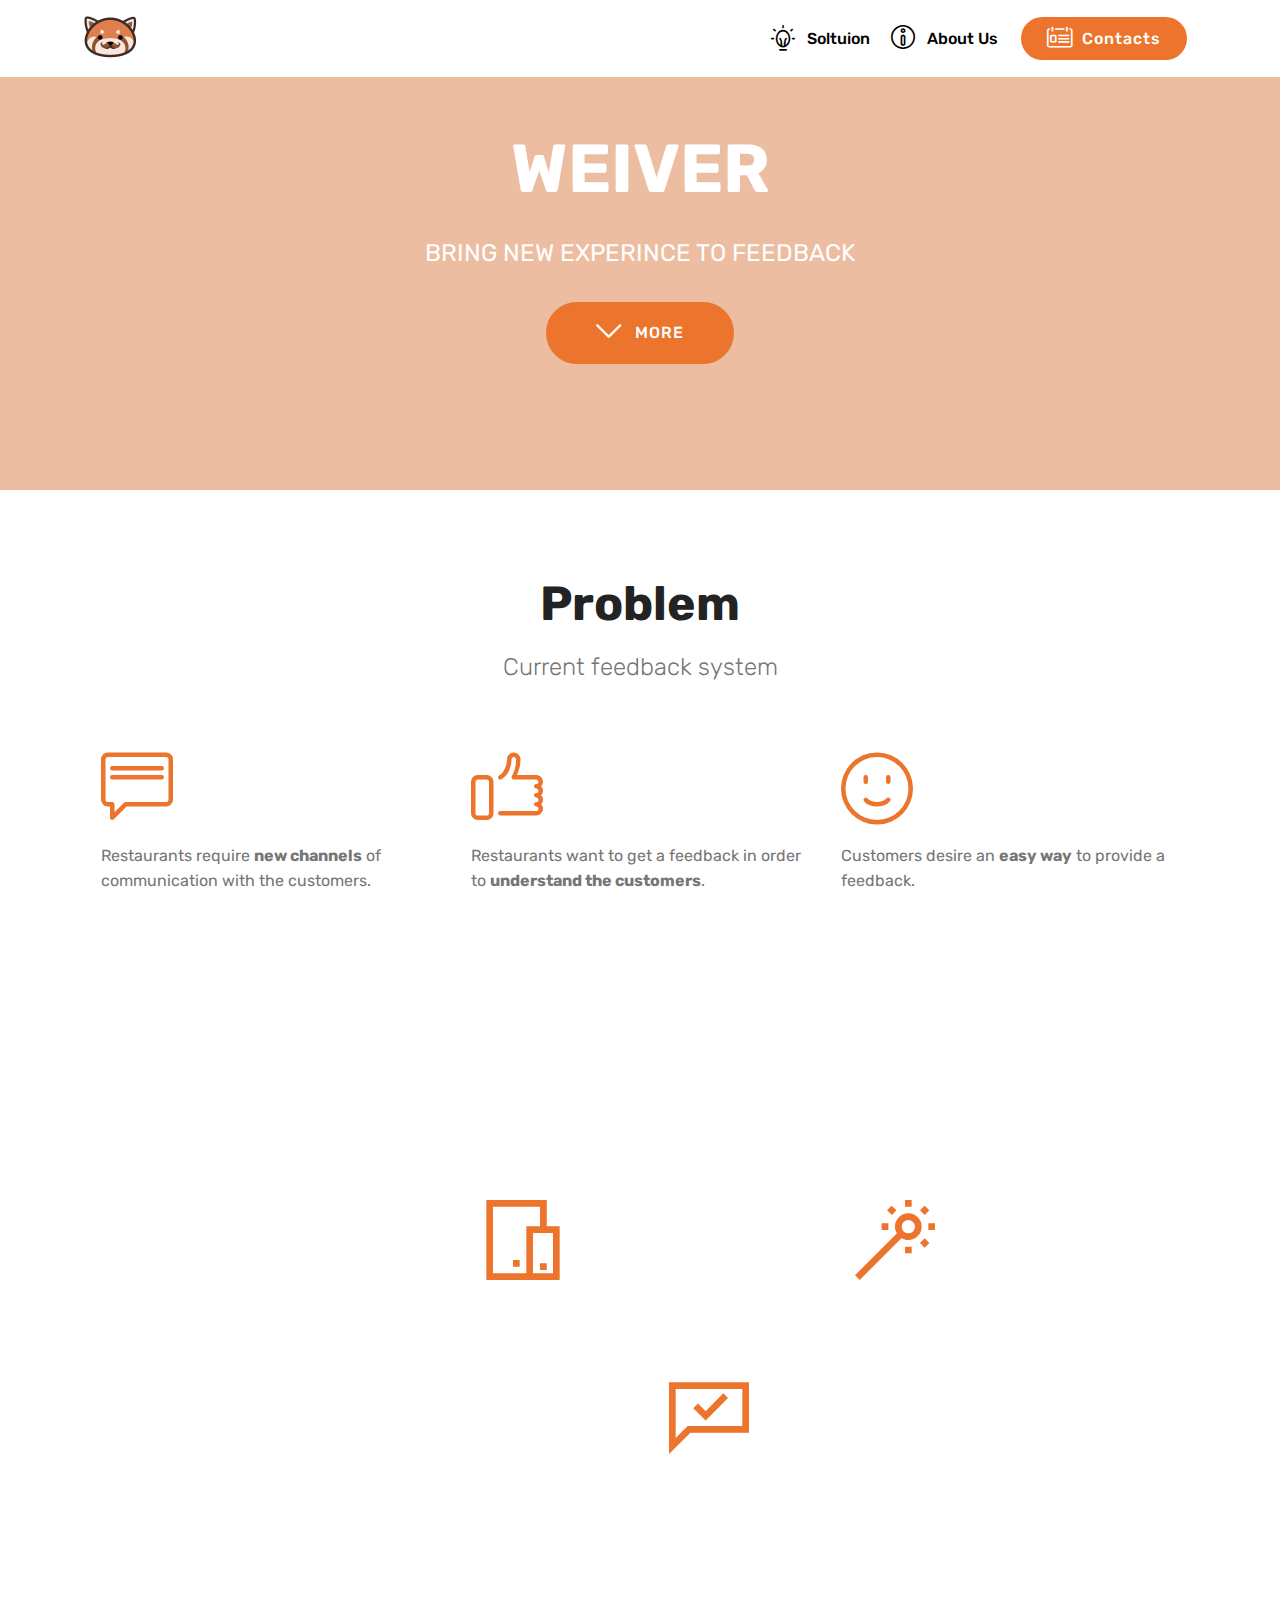
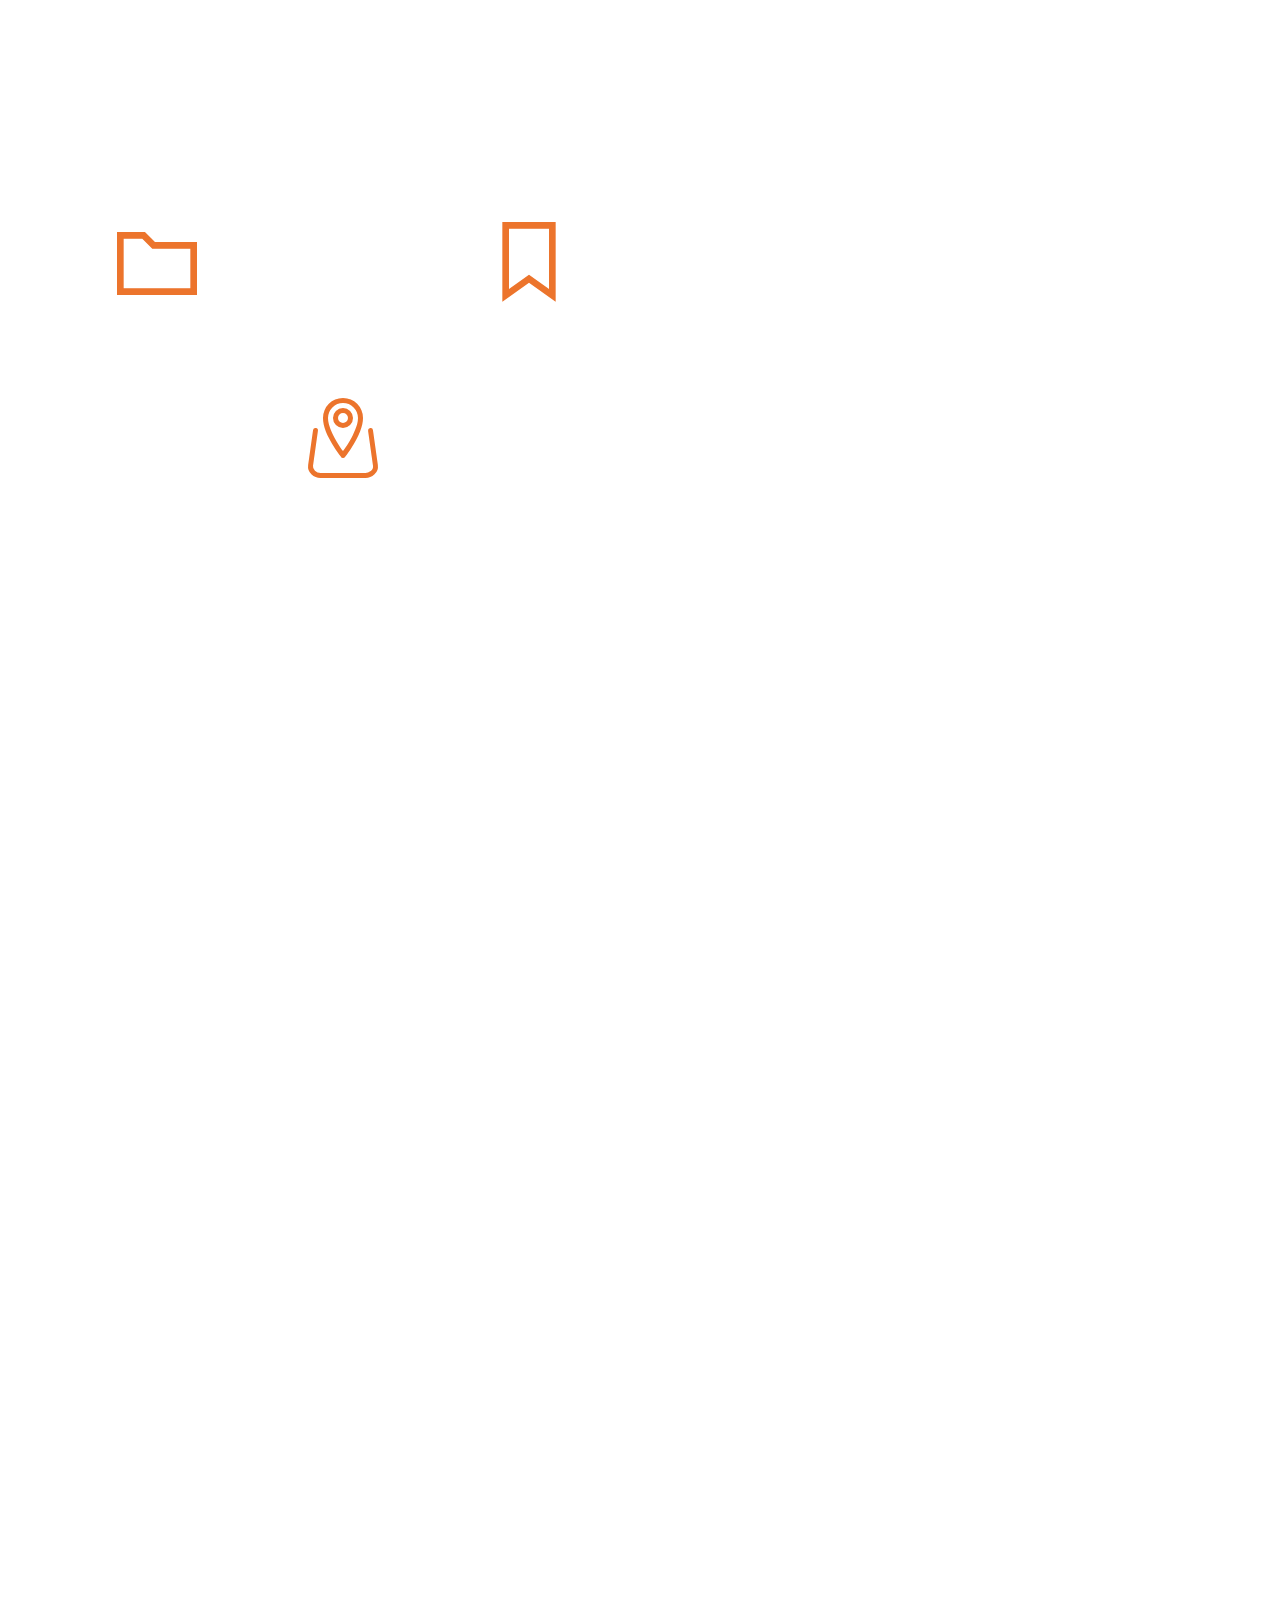
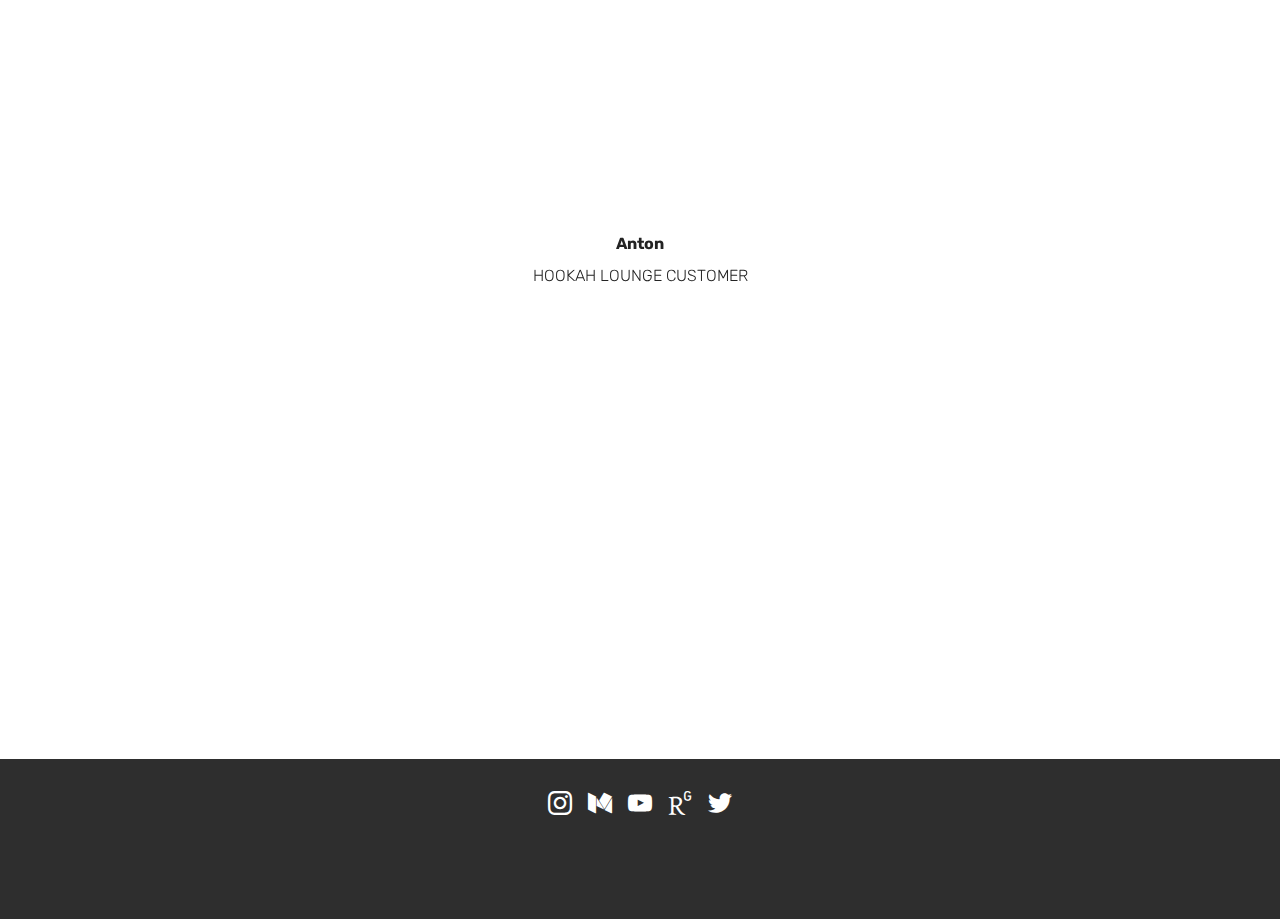
==== commit 2fa45088: "2nd version" ====
--- a/index.html
+++ b/index.html
@@ -1,23 +1,24 @@
 <!DOCTYPE html>
 <html  >
 <head>
-  <!-- Site made with Mobirise Website Builder v4.10.5, https://mobirise.com -->
+  <!-- Site made with Mobirise Website Builder v4.10.7, https://mobirise.com -->
   <meta charset="UTF-8">
   <meta http-equiv="X-UA-Compatible" content="IE=edge">
-  <meta name="generator" content="Mobirise v4.10.5, mobirise.com">
+  <meta name="generator" content="Mobirise v4.10.7, mobirise.com">
   <meta name="viewport" content="width=device-width, initial-scale=1, minimum-scale=1">
   <link rel="shortcut icon" href="assets/images/eufloria.-128x128-1.png" type="image/x-icon">
   <meta name="description" content="">
   
   <title>Home</title>
   <link rel="stylesheet" href="assets/web/assets/mobirise-icons2/mobirise2.css">
+  <link rel="stylesheet" href="assets/web/assets/mobirise-icons-bold/mobirise-icons-bold.css">
   <link rel="stylesheet" href="assets/web/assets/mobirise-icons/mobirise-icons.css">
-  <link rel="stylesheet" href="assets/web/assets/mobirise-icons-bold/mobirise-icons-bold.css">
   <link rel="stylesheet" href="assets/tether/tether.min.css">
   <link rel="stylesheet" href="assets/bootstrap/css/bootstrap.min.css">
   <link rel="stylesheet" href="assets/bootstrap/css/bootstrap-grid.min.css">
   <link rel="stylesheet" href="assets/bootstrap/css/bootstrap-reboot.min.css">
   <link rel="stylesheet" href="assets/animatecss/animate.min.css">
+  <link rel="stylesheet" href="assets/socicon/css/styles.css">
   <link rel="stylesheet" href="assets/dropdown/css/style.css">
   <link rel="stylesheet" href="assets/theme/css/style.css">
   <link rel="stylesheet" href="assets/mobirise/css/mbr-additional.css" type="text/css">
@@ -26,11 +27,11 @@
   
 </head>
 <body>
-  <section class="menu cid-ryobVotCIe" once="menu" id="menu1-7">
-
-    
-
-    <nav class="navbar navbar-expand beta-menu navbar-dropdown align-items-center navbar-toggleable-sm">
+  <section class="menu cid-ryLSNsK8X7" once="menu" id="menu2-4">
+
+    
+
+    <nav class="navbar navbar-expand beta-menu navbar-dropdown align-items-center navbar-fixed-top navbar-toggleable-sm">
         <button class="navbar-toggler navbar-toggler-right" type="button" data-toggle="collapse" data-target="#navbarSupportedContent" aria-controls="navbarSupportedContent" aria-expanded="false" aria-label="Toggle navigation">
             <div class="hamburger">
                 <span></span>
@@ -42,36 +43,30 @@
         <div class="menu-logo">
             <div class="navbar-brand">
                 <span class="navbar-logo">
-                    <a href="https://mobirise.co">
-                         <img src="assets/images/image-122x122.png" alt="Mobirise" title="" style="height: 3.8rem;">
+                    <a href="index.html">
+                        <img src="assets/images/image-122x122.png" alt="Mobirise" title="" style="height: 3.8rem;">
                     </a>
                 </span>
-                <span class="navbar-caption-wrap"><a class="navbar-caption text-white display-4" href="https://mobirise.co">
-                        WEIVER</a></span>
+                
             </div>
         </div>
         <div class="collapse navbar-collapse" id="navbarSupportedContent">
             <ul class="navbar-nav nav-dropdown" data-app-modern-menu="true"><li class="nav-item">
-                    <a class="nav-link link text-white display-4" href="index.html">
-                        <span class="mbri-home mbr-iconfont mbr-iconfont-btn"></span>
-                        Services
-                    </a>
+                    <a class="nav-link link text-black display-4" href="page1.html"><span class="mbrib-idea mbr-iconfont mbr-iconfont-btn"></span>Soltuion</a>
                 </li>
                 <li class="nav-item">
-                    <a class="nav-link link text-white display-4" href="index.html">
-                        <span class="mbri-search mbr-iconfont mbr-iconfont-btn"></span>
+                    <a class="nav-link link text-black display-4" href="page2.html"><span class="mbrib-info mbr-iconfont mbr-iconfont-btn"></span>
                         About Us
                     </a>
                 </li></ul>
-            <div class="navbar-buttons mbr-section-btn"><a class="btn btn-sm btn-primary display-4" href="index.html">
-                    <span class="mbri-save mbr-iconfont mbr-iconfont-btn "></span>
-                    Try It Now!
-                </a></div>
+            <div class="navbar-buttons mbr-section-btn"><a class="btn btn-sm btn-primary display-4" href="page3.html"><span class="mbrib-contact-form mbr-iconfont mbr-iconfont-btn"></span>
+                    
+                    Contacts</a></div>
         </div>
     </nav>
 </section>
 
-<section class="engine"><a href="https://mobirise.info/g">build your own website for free</a></section><section class="header8 cid-ryocaOh2TR" data-bg-video="https://www.youtube.com/watch?v=5ZDQikZAMU8&amp;feature=youtu.be" id="header8-8">
+<section class="engine"><a href="https://mobirise.info/f">simple site maker</a></section><section class="header8 cid-ryocaOh2TR" data-bg-video="https://www.youtube.com/watch?v=5ZDQikZAMU8&amp;feature=youtu.be" id="header8-8">
 
     
 
@@ -84,30 +79,13 @@
                 <h1 class="mbr-section-title align-center py-2 mbr-bold mbr-fonts-style display-1">WEIVER</h1>
                 <p class="mbr-text align-center py-2 mbr-fonts-style display-5">
                         BRING NEW EXPERINCE TO FEEDBACK</p>
-                <div class="mbr-media show-modal align-center py-2" data-modal=".modalWindow">
-                         <span class="mbr-iconfont mbri-play" style="color: rgb(20, 157, 204); fill: rgb(20, 157, 204);"></span>
-                </div>
-                <div class="icon-description align-center font-italic pb-3 mbr-fonts-style display-7">
-                        click</div>
-                <div class="mbr-section-btn text-center"><a class="btn btn-md btn-primary display-4" href="index.html">MORE</a></div>
-            </div>
-        </div>
-    </div>
-    <div>
-        <div class="modalWindow" style="display: none;">
-            <div class="modalWindow-container">
-                <div class="modalWindow-video-container">
-                    <div class="modalWindow-video">
-                        <iframe width="100%" height="100%" frameborder="0" allowfullscreen="1" data-src="https://www.youtube.com/watch?v=5ZDQikZAMU8&amp;feature=youtu.be"></iframe>
-                    </div>
-                    <a class="close" role="button" data-dismiss="modal">
-                        <span aria-hidden="true" class="mbri-close mbr-iconfont closeModal"></span>
-                        <span class="sr-only">Close</span>
-                    </a>
-                </div>
-            </div>
-        </div>
-    </div>
+                
+                
+                <div class="mbr-section-btn text-center"><a class="btn btn-md btn-primary display-4" href="index.html#content4-f"><span class="mobi-mbri mobi-mbri-arrow-down mbr-iconfont mbr-iconfont-btn"></span>MORE</a></div>
+            </div>
+        </div>
+    </div>
+    
 </section>
 
 <section class="mbr-section content4 cid-ryofJ1P4sf" id="content4-f">
@@ -324,7 +302,7 @@
         <div class="media-container-row">
             <div class="title col-12 align-center">
                 <h2 class="pb-3 mbr-fonts-style display-2"><strong>
-                    TEAM</strong></h2>
+                    Team</strong></h2>
                 
             </div>
         </div>
@@ -394,57 +372,96 @@
     </div>   
 </section>
 
-<section class="mbr-section form1 cid-ryouGHpH3i" id="form1-v">
-
-    
-
-    
+<section class="carousel slide testimonials-slider cid-ryM5udeJhE" data-interval="false" id="testimonials-slider1-g">
+    
+    
+
+    
+
+    <div class="container text-center">
+        <h2 class="pb-5 mbr-fonts-style display-2"><strong>
+            What our fantastic users say!</strong></h2>
+
+        <div class="carousel slide" role="listbox" data-pause="true" data-keyboard="false" data-ride="carousel" data-interval="5000">
+            <div class="carousel-inner">
+                
+                
+            <div class="carousel-item">
+                    <div class="user col-md-8">
+                        <div class="user_image">
+                            <img src="assets/images/photo-2019-02-04-13-27-25-400x400.jpg" alt="" title="">
+                        </div>
+                        <div class="user_text pb-3">
+                            <p class="mbr-fonts-style display-7">
+                                The app is awesome!</p>
+                        </div>
+                        <div class="user_name mbr-bold pb-2 mbr-fonts-style display-7">
+                            Anton</div>
+                        <div class="user_desk mbr-light mbr-fonts-style display-7">HOOKAH LOUNGE CUSTOMER</div>
+                    </div>
+                </div></div>
+
+            <div class="carousel-controls">
+                <a class="carousel-control-prev" role="button" data-slide="prev">
+                  <span aria-hidden="true" class="mbri-arrow-prev mbr-iconfont"></span>
+                  <span class="sr-only">Previous</span>
+                </a>
+                
+                <a class="carousel-control-next" role="button" data-slide="next">
+                  <span aria-hidden="true" class="mbri-arrow-next mbr-iconfont"></span>
+                  <span class="sr-only">Next</span>
+                </a>
+            </div>
+        </div>
+    </div>
+</section>
+
+<section class="clients cid-ryM5BTJnRy" data-interval="false" id="clients-h">
+      
+
+    
+        <div class="container mb-5">
+            <div class="media-container-row">
+                <div class="col-12 align-center">
+                    <h2 class="mbr-section-title pb-3 mbr-fonts-style display-2"><strong>
+                        Our Achievements</strong></h2>
+                    
+                </div>
+            </div>
+        </div>
+
     <div class="container">
-        <div class="row justify-content-center">
-            <div class="title col-12 col-lg-8">
-                <h2 class="mbr-section-title align-center pb-3 mbr-fonts-style display-2"><strong>
-                    CONTACT FORM
-                </strong></h2>
-                
-            </div>
-        </div>
-    </div>
-    <div class="container">
-        <div class="row justify-content-center">
-            <div class="media-container-column col-lg-8" data-form-type="formoid">
-                <!---Formbuilder Form--->
-                <form action="https://mobirise.com/" method="POST" class="mbr-form form-with-styler" data-form-title="Mobirise Form"><input type="hidden" name="email" data-form-email="true" value="NtXKWseLh0SzWvwjY7xuX32pAi8FJ7uHg0q4+a8q0bWBE1oFYBYl6F+Va+EXb6Qgsz6YOEbGI0ExCGMkC+/4vExRejGZVTqfbiUEl9hYPQg4W5A7ZQ+w5G+tzDXJt121">
-                    <div class="row">
-                        <div hidden="hidden" data-form-alert="" class="alert alert-success col-12">Thanks for filling out the form!</div>
-                        <div hidden="hidden" data-form-alert-danger="" class="alert alert-danger col-12">
-                        </div>
-                    </div>
-                    <div class="dragArea row">
-                        <div class="col-md-4  form-group" data-for="name">
-                            <label for="name-form1-v" class="form-control-label mbr-fonts-style display-7">Name</label>
-                            <input type="text" name="name" data-form-field="Name" required="required" class="form-control display-7" id="name-form1-v">
-                        </div>
-                        <div class="col-md-4  form-group" data-for="email">
-                            <label for="email-form1-v" class="form-control-label mbr-fonts-style display-7">Email</label>
-                            <input type="email" name="email" data-form-field="Email" required="required" class="form-control display-7" id="email-form1-v">
-                        </div>
-                        <div data-for="phone" class="col-md-4  form-group">
-                            <label for="phone-form1-v" class="form-control-label mbr-fonts-style display-7">Phone</label>
-                            <input type="tel" name="phone" data-form-field="Phone" class="form-control display-7" id="phone-form1-v">
-                        </div>
-                        <div data-for="message" class="col-md-12 form-group">
-                            <label for="message-form1-v" class="form-control-label mbr-fonts-style display-7">Message</label>
-                            <textarea name="message" data-form-field="Message" class="form-control display-7" id="message-form1-v"></textarea>
-                        </div>
-                        <div class="col-md-12 input-group-btn align-center"><button type="submit" class="btn btn-primary btn-form display-4">SEND FORM</button></div>
-                    </div>
-                </form><!---Formbuilder Form--->
-            </div>
-        </div>
-    </div>
-</section>
-
-<section once="footers" class="cid-ryouznhDUp" id="footer6-u">
+        <div class="carousel slide" role="listbox" data-pause="true" data-keyboard="false" data-ride="carousel" data-interval="5000">
+            <div class="carousel-inner" data-visible="5">
+                
+                
+                
+                
+                
+            <div class="carousel-item ">
+                    <div class="media-container-row">
+                        <div class="col-md-12">
+                            <div class="wrap-img ">
+                                <a href="https://www.shipfestival.org/"><img src="assets/images/ship-footer-logo-08899cb4.svg" class="img-responsive clients-img" alt="" title=""></a>
+                            </div>
+                        </div>
+                    </div>
+                </div></div>
+            <div class="carousel-controls">
+                <a data-app-prevent-settings="" class="carousel-control carousel-control-prev" role="button" data-slide="prev">
+                    <span aria-hidden="true" class="mbri-left mbr-iconfont"></span>
+                    <span class="sr-only">Previous</span>
+                </a>
+                <a data-app-prevent-settings="" class="carousel-control carousel-control-next" role="button" data-slide="next">
+                    <span aria-hidden="true" class="mbri-right mbr-iconfont"></span>
+                    <span class="sr-only">Next</span>
+                </a>
+            </div>
+        </div>
+    </div>
+</section>
+
+<section once="footers" class="cid-ryLUkqFBax" id="footer7-7">
 
     
 
@@ -452,8 +469,39 @@
 
     <div class="container">
         <div class="media-container-row align-center mbr-white">
-            <div class="col-12">
-                <p class="mbr-text mb-0 mbr-fonts-style display-7">
+            
+            <div class="row social-row">
+                <div class="social-list align-right pb-2">
+                    
+                    
+                    
+                    
+                    
+                    
+                <div class="soc-item">
+                        
+                            <span class="mbr-iconfont mbr-iconfont-social socicon-instagram socicon"></span>
+                        
+                    </div><div class="soc-item">
+                        
+                            <span class="mbr-iconfont mbr-iconfont-social socicon-medium socicon"></span>
+                        
+                    </div><div class="soc-item">
+                        
+                            <span class="mbr-iconfont mbr-iconfont-social socicon-youtube socicon"></span>
+                        
+                    </div><div class="soc-item">
+                        
+                            <span class="mbr-iconfont mbr-iconfont-social socicon-researchgate socicon"></span>
+                        
+                    </div><div class="soc-item">
+                        
+                            <span class="mbr-iconfont mbr-iconfont-social socicon-twitter socicon"></span>
+                        
+                    </div></div>
+            </div>
+            <div class="row row-copirayt">
+                <p class="mbr-text mb-0 mbr-fonts-style mbr-white align-center display-7">
                     © Copyright 2019 Weiver - All Rights Reserved
                 </p>
             </div>
@@ -466,16 +514,18 @@
   <script src="assets/popper/popper.min.js"></script>
   <script src="assets/tether/tether.min.js"></script>
   <script src="assets/bootstrap/js/bootstrap.min.js"></script>
-  <script src="assets/touchswipe/jquery.touch-swipe.min.js"></script>
-  <script src="assets/viewportchecker/jquery.viewportchecker.js"></script>
-  <script src="assets/playervimeo/vimeo_player.js"></script>
   <script src="assets/ytplayer/jquery.mb.ytplayer.min.js"></script>
   <script src="assets/vimeoplayer/jquery.mb.vimeo_player.js"></script>
-  <script src="assets/smoothscroll/smooth-scroll.js"></script>
+  <script src="assets/bootstrapcarouselswipe/bootstrap-carousel-swipe.js"></script>
+  <script src="assets/mbr-testimonials-slider/mbr-testimonials-slider.js"></script>
+  <script src="assets/mbr-clients-slider/mbr-clients-slider.js"></script>
   <script src="assets/dropdown/js/nav-dropdown.js"></script>
   <script src="assets/dropdown/js/navbar-dropdown.js"></script>
+  <script src="assets/touchswipe/jquery.touch-swipe.min.js"></script>
+  <script src="assets/smoothscroll/smooth-scroll.js"></script>
+  <script src="assets/playervimeo/vimeo_player.js"></script>
+  <script src="assets/viewportchecker/jquery.viewportchecker.js"></script>
   <script src="assets/theme/js/script.js"></script>
-  <script src="assets/formoid/formoid.min.js"></script>
   
   
  <div id="scrollToTop" class="scrollToTop mbr-arrow-up"><a style="text-align: center;"><i class="mbr-arrow-up-icon mbr-arrow-up-icon-cm cm-icon cm-icon-smallarrow-up"></i></a></div>
--- a/assets/socicon/css/styles.css
+++ b/assets/socicon/css/styles.css
@@ -0,0 +1,544 @@
+@charset "UTF-8";
+
+@font-face {
+  font-family: "socicon";
+  src:url("../fonts/socicon.eot");
+  src:url("../fonts/socicon.eot?#iefix") format("embedded-opentype"),
+    url("../fonts/socicon.woff") format("woff"),
+    url("../fonts/socicon.ttf") format("truetype"),
+    url("../fonts/socicon.svg#socicon") format("svg");
+  font-weight: normal;
+  font-style: normal;
+
+}
+
+[data-icon]:before {
+  font-family: "socicon" !important;
+  content: attr(data-icon);
+  font-style: normal !important;
+  font-weight: normal !important;
+  font-variant: normal !important;
+  text-transform: none !important;
+  speak: none;
+  line-height: 1;
+  -webkit-font-smoothing: antialiased;
+  -moz-osx-font-smoothing: grayscale;
+}
+
+[class^="socicon-"]:before,
+[class*=" socicon-"]:before {
+  font-family: "socicon" !important;
+  font-style: normal !important;
+  font-weight: normal !important;
+  font-variant: normal !important;
+  text-transform: none !important;
+  speak: none;
+  line-height: 1;
+  -webkit-font-smoothing: antialiased;
+  -moz-osx-font-smoothing: grayscale;
+}
+
+.socicon-modelmayhem:before {
+  content: "\e000";
+}
+.socicon-mixcloud:before {
+  content: "\e001";
+}
+.socicon-drupal:before {
+  content: "\e002";
+}
+.socicon-swarm:before {
+  content: "\e003";
+}
+.socicon-istock:before {
+  content: "\e004";
+}
+.socicon-yammer:before {
+  content: "\e005";
+}
+.socicon-ello:before {
+  content: "\e006";
+}
+.socicon-stackoverflow:before {
+  content: "\e007";
+}
+.socicon-persona:before {
+  content: "\e008";
+}
+.socicon-triplej:before {
+  content: "\e009";
+}
+.socicon-houzz:before {
+  content: "\e00a";
+}
+.socicon-rss:before {
+  content: "\e00b";
+}
+.socicon-paypal:before {
+  content: "\e00c";
+}
+.socicon-odnoklassniki:before {
+  content: "\e00d";
+}
+.socicon-airbnb:before {
+  content: "\e00e";
+}
+.socicon-periscope:before {
+  content: "\e00f";
+}
+.socicon-outlook:before {
+  content: "\e010";
+}
+.socicon-coderwall:before {
+  content: "\e011";
+}
+.socicon-tripadvisor:before {
+  content: "\e012";
+}
+.socicon-appnet:before {
+  content: "\e013";
+}
+.socicon-goodreads:before {
+  content: "\e014";
+}
+.socicon-tripit:before {
+  content: "\e015";
+}
+.socicon-lanyrd:before {
+  content: "\e016";
+}
+.socicon-slideshare:before {
+  content: "\e017";
+}
+.socicon-buffer:before {
+  content: "\e018";
+}
+.socicon-disqus:before {
+  content: "\e019";
+}
+.socicon-vkontakte:before {
+  content: "\e01a";
+}
+.socicon-whatsapp:before {
+  content: "\e01b";
+}
+.socicon-patreon:before {
+  content: "\e01c";
+}
+.socicon-storehouse:before {
+  content: "\e01d";
+}
+.socicon-pocket:before {
+  content: "\e01e";
+}
+.socicon-mail:before {
+  content: "\e01f";
+}
+.socicon-blogger:before {
+  content: "\e020";
+}
+.socicon-technorati:before {
+  content: "\e021";
+}
+.socicon-reddit:before {
+  content: "\e022";
+}
+.socicon-dribbble:before {
+  content: "\e023";
+}
+.socicon-stumbleupon:before {
+  content: "\e024";
+}
+.socicon-digg:before {
+  content: "\e025";
+}
+.socicon-envato:before {
+  content: "\e026";
+}
+.socicon-behance:before {
+  content: "\e027";
+}
+.socicon-delicious:before {
+  content: "\e028";
+}
+.socicon-deviantart:before {
+  content: "\e029";
+}
+.socicon-forrst:before {
+  content: "\e02a";
+}
+.socicon-play:before {
+  content: "\e02b";
+}
+.socicon-zerply:before {
+  content: "\e02c";
+}
+.socicon-wikipedia:before {
+  content: "\e02d";
+}
+.socicon-apple:before {
+  content: "\e02e";
+}
+.socicon-flattr:before {
+  content: "\e02f";
+}
+.socicon-github:before {
+  content: "\e030";
+}
+.socicon-renren:before {
+  content: "\e031";
+}
+.socicon-friendfeed:before {
+  content: "\e032";
+}
+.socicon-newsvine:before {
+  content: "\e033";
+}
+.socicon-identica:before {
+  content: "\e034";
+}
+.socicon-bebo:before {
+  content: "\e035";
+}
+.socicon-zynga:before {
+  content: "\e036";
+}
+.socicon-steam:before {
+  content: "\e037";
+}
+.socicon-xbox:before {
+  content: "\e038";
+}
+.socicon-windows:before {
+  content: "\e039";
+}
+.socicon-qq:before {
+  content: "\e03a";
+}
+.socicon-douban:before {
+  content: "\e03b";
+}
+.socicon-meetup:before {
+  content: "\e03c";
+}
+.socicon-playstation:before {
+  content: "\e03d";
+}
+.socicon-android:before {
+  content: "\e03e";
+}
+.socicon-snapchat:before {
+  content: "\e03f";
+}
+.socicon-twitter:before {
+  content: "\e040";
+}
+.socicon-facebook:before {
+  content: "\e041";
+}
+.socicon-googleplus:before {
+  content: "\e042";
+}
+.socicon-pinterest:before {
+  content: "\e043";
+}
+.socicon-foursquare:before {
+  content: "\e044";
+}
+.socicon-yahoo:before {
+  content: "\e045";
+}
+.socicon-skype:before {
+  content: "\e046";
+}
+.socicon-yelp:before {
+  content: "\e047";
+}
+.socicon-feedburner:before {
+  content: "\e048";
+}
+.socicon-linkedin:before {
+  content: "\e049";
+}
+.socicon-viadeo:before {
+  content: "\e04a";
+}
+.socicon-xing:before {
+  content: "\e04b";
+}
+.socicon-myspace:before {
+  content: "\e04c";
+}
+.socicon-soundcloud:before {
+  content: "\e04d";
+}
+.socicon-spotify:before {
+  content: "\e04e";
+}
+.socicon-grooveshark:before {
+  content: "\e04f";
+}
+.socicon-lastfm:before {
+  content: "\e050";
+}
+.socicon-youtube:before {
+  content: "\e051";
+}
+.socicon-vimeo:before {
+  content: "\e052";
+}
+.socicon-dailymotion:before {
+  content: "\e053";
+}
+.socicon-vine:before {
+  content: "\e054";
+}
+.socicon-flickr:before {
+  content: "\e055";
+}
+.socicon-500px:before {
+  content: "\e056";
+}
+.socicon-wordpress:before {
+  content: "\e058";
+}
+.socicon-tumblr:before {
+  content: "\e059";
+}
+.socicon-twitch:before {
+  content: "\e05a";
+}
+.socicon-8tracks:before {
+  content: "\e05b";
+}
+.socicon-amazon:before {
+  content: "\e05c";
+}
+.socicon-icq:before {
+  content: "\e05d";
+}
+.socicon-smugmug:before {
+  content: "\e05e";
+}
+.socicon-ravelry:before {
+  content: "\e05f";
+}
+.socicon-weibo:before {
+  content: "\e060";
+}
+.socicon-baidu:before {
+  content: "\e061";
+}
+.socicon-angellist:before {
+  content: "\e062";
+}
+.socicon-ebay:before {
+  content: "\e063";
+}
+.socicon-imdb:before {
+  content: "\e064";
+}
+.socicon-stayfriends:before {
+  content: "\e065";
+}
+.socicon-residentadvisor:before {
+  content: "\e066";
+}
+.socicon-google:before {
+  content: "\e067";
+}
+.socicon-yandex:before {
+  content: "\e068";
+}
+.socicon-sharethis:before {
+  content: "\e069";
+}
+.socicon-bandcamp:before {
+  content: "\e06a";
+}
+.socicon-itunes:before {
+  content: "\e06b";
+}
+.socicon-deezer:before {
+  content: "\e06c";
+}
+.socicon-telegram:before {
+  content: "\e06e";
+}
+.socicon-openid:before {
+  content: "\e06f";
+}
+.socicon-amplement:before {
+  content: "\e070";
+}
+.socicon-viber:before {
+  content: "\e071";
+}
+.socicon-zomato:before {
+  content: "\e072";
+}
+.socicon-draugiem:before {
+  content: "\e074";
+}
+.socicon-endomodo:before {
+  content: "\e075";
+}
+.socicon-filmweb:before {
+  content: "\e076";
+}
+.socicon-stackexchange:before {
+  content: "\e077";
+}
+.socicon-wykop:before {
+  content: "\e078";
+}
+.socicon-teamspeak:before {
+  content: "\e079";
+}
+.socicon-teamviewer:before {
+  content: "\e07a";
+}
+.socicon-ventrilo:before {
+  content: "\e07b";
+}
+.socicon-younow:before {
+  content: "\e07c";
+}
+.socicon-raidcall:before {
+  content: "\e07d";
+}
+.socicon-mumble:before {
+  content: "\e07e";
+}
+.socicon-medium:before {
+  content: "\e06d";
+}
+.socicon-bebee:before {
+  content: "\e07f";
+}
+.socicon-hitbox:before {
+  content: "\e080";
+}
+.socicon-reverbnation:before {
+  content: "\e081";
+}
+.socicon-formulr:before {
+  content: "\e082";
+}
+.socicon-instagram:before {
+  content: "\e057";
+}
+.socicon-battlenet:before {
+  content: "\e083";
+}
+.socicon-chrome:before {
+  content: "\e084";
+}
+.socicon-discord:before {
+  content: "\e086";
+}
+.socicon-issuu:before {
+  content: "\e087";
+}
+.socicon-macos:before {
+  content: "\e088";
+}
+.socicon-firefox:before {
+  content: "\e089";
+}
+.socicon-opera:before {
+  content: "\e08d";
+}
+.socicon-keybase:before {
+  content: "\e090";
+}
+.socicon-alliance:before {
+  content: "\e091";
+}
+.socicon-livejournal:before {
+  content: "\e092";
+}
+.socicon-googlephotos:before {
+  content: "\e093";
+}
+.socicon-horde:before {
+  content: "\e094";
+}
+.socicon-etsy:before {
+  content: "\e095";
+}
+.socicon-zapier:before {
+  content: "\e096";
+}
+.socicon-google-scholar:before {
+  content: "\e097";
+}
+.socicon-researchgate:before {
+  content: "\e098";
+}
+.socicon-wechat:before {
+  content: "\e099";
+}
+.socicon-strava:before {
+  content: "\e09a";
+}
+.socicon-line:before {
+  content: "\e09b";
+}
+.socicon-lyft:before {
+  content: "\e09c";
+}
+.socicon-uber:before {
+  content: "\e09d";
+}
+.socicon-songkick:before {
+  content: "\e09e";
+}
+.socicon-viewbug:before {
+  content: "\e09f";
+}
+.socicon-googlegroups:before {
+  content: "\e0a0";
+}
+.socicon-quora:before {
+  content: "\e073";
+}
+.socicon-diablo:before {
+  content: "\e085";
+}
+.socicon-blizzard:before {
+  content: "\e0a1";
+}
+.socicon-hearthstone:before {
+  content: "\e08b";
+}
+.socicon-heroes:before {
+  content: "\e08a";
+}
+.socicon-overwatch:before {
+  content: "\e08c";
+}
+.socicon-warcraft:before {
+  content: "\e08e";
+}
+.socicon-starcraft:before {
+  content: "\e08f";
+}
+.socicon-beam:before {
+  content: "\e0a2";
+}
+.socicon-curse:before {
+  content: "\e0a3";
+}
+.socicon-player:before {
+  content: "\e0a4";
+}
+.socicon-streamjar:before {
+  content: "\e0a5";
+}
+.socicon-nintendo:before {
+  content: "\e0a6";
+}
+.socicon-hellocoton:before {
+  content: "\e0a7";
+}
--- a/assets/theme/css/style.css
+++ b/assets/theme/css/style.css
@@ -3,115 +3,149 @@
  * Copyright 2017 Mobirise
  */
 section {
-  background-color: #eeeeee; }
+  background-color: #eeeeee;
+}
 
 section,
 .container,
 .container-fluid {
   position: relative;
-  word-wrap: break-word; }
+  word-wrap: break-word;
+}
 
 a.mbr-iconfont:hover {
-  text-decoration: none; }
+  text-decoration: none;
+}
 
 .article .lead p, .article .lead ul, .article .lead ol, .article .lead pre, .article .lead blockquote {
-  margin-bottom: 0; }
+  margin-bottom: 0;
+}
 
 a {
   font-style: normal;
   font-weight: 400;
-  cursor: pointer; }
-  a, a:hover {
-    text-decoration: none; }
+  cursor: pointer;
+}
+
+a, a:hover {
+  text-decoration: none;
+}
 
 figure {
-  margin-bottom: 0; }
+  margin-bottom: 0;
+}
 
 body {
-  color: #232323; }
+  color: #232323;
+}
 
 h1, h2, h3, h4, h5, h6,
 .h1, .h2, .h3, .h4, .h5, .h6,
 .display-1, .display-2, .display-3, .display-4 {
   line-height: 1;
   word-break: break-word;
-  word-wrap: break-word; }
+  word-wrap: break-word;
+}
 
 b, strong {
-  font-weight: bold; }
+  font-weight: bold;
+}
 
 blockquote {
   padding: 10px 0 10px 20px;
   position: relative;
   border-left: 2px solid;
-  border-color: #ff3366; }
+  border-color: #ff3366;
+}
 
 input:-webkit-autofill, input:-webkit-autofill:hover, input:-webkit-autofill:focus, input:-webkit-autofill:active {
   transition-delay: 9999s;
-  transition-property: background-color, color; }
+  transition-property: background-color, color;
+}
 
 textarea[type="hidden"] {
-  display: none; }
+  display: none;
+}
 
 body {
-  position: relative; }
+  position: relative;
+}
 
 section {
   background-position: 50% 50%;
   background-repeat: no-repeat;
-  background-size: cover; }
-  section .mbr-background-video,
-  section .mbr-background-video-preview {
-    position: absolute;
-    bottom: 0;
-    left: 0;
-    right: 0;
-    top: 0; }
+  background-size: cover;
+}
+
+section .mbr-background-video,
+section .mbr-background-video-preview {
+  position: absolute;
+  bottom: 0;
+  left: 0;
+  right: 0;
+  top: 0;
+}
 
 .hidden {
-  visibility: hidden; }
+  visibility: hidden;
+}
 
 .mbr-z-index20 {
-  z-index: 20; }
+  z-index: 20;
+}
 
 /*! Base colors */
 .mbr-white {
-  color: #ffffff; }
+  color: #ffffff;
+}
 
 .mbr-black {
-  color: #000000; }
+  color: #000000;
+}
 
 .mbr-bg-white {
-  background-color: #ffffff; }
+  background-color: #ffffff;
+}
 
 .mbr-bg-black {
-  background-color: #000000; }
+  background-color: #000000;
+}
 
 /*! Text-aligns */
 .align-left {
-  text-align: left; }
+  text-align: left;
+}
 
 .align-center {
-  text-align: center; }
+  text-align: center;
+}
 
 .align-right {
-  text-align: right; }
+  text-align: right;
+}
 
 @media (max-width: 767px) {
   .align-left, .align-center, .align-right, .mbr-section-btn, .mbr-section-title {
-    text-align: center; } }
+    text-align: center;
+  }
+}
+
 /*! Font-weight  */
 .mbr-light {
-  font-weight: 300; }
+  font-weight: 300;
+}
 
 .mbr-regular {
-  font-weight: 400; }
+  font-weight: 400;
+}
 
 .mbr-semibold {
-  font-weight: 500; }
+  font-weight: 500;
+}
 
 .mbr-bold {
-  font-weight: 700; }
+  font-weight: 700;
+}
 
 /*! Media  */
 .media-size-item {
@@ -119,11 +153,13 @@
   -moz-flex: 1 1 auto;
   -ms-flex: 1 1 auto;
   -o-flex: 1 1 auto;
-  flex: 1 1 auto; }
+  flex: 1 1 auto;
+}
 
 .media-content {
   -webkit-flex-basis: 100%;
-  flex-basis: 100%; }
+  flex-basis: 100%;
+}
 
 .media-container-row {
   display: -ms-flexbox;
@@ -143,9 +179,12 @@
   align-content: center;
   -webkit-align-items: start;
   -ms-flex-align: start;
-  align-items: start; }
-  .media-container-row .media-size-item {
-    width: 400px; }
+  align-items: start;
+}
+
+.media-container-row .media-size-item {
+  width: 400px;
+}
 
 .media-container-column {
   display: -ms-flexbox;
@@ -165,95 +204,123 @@
   align-content: center;
   -webkit-align-items: stretch;
   -ms-flex-align: stretch;
-  align-items: stretch; }
-  .media-container-column > * {
-    width: 100%; }
+  align-items: stretch;
+}
+
+.media-container-column > * {
+  width: 100%;
+}
 
 @media (min-width: 992px) {
   .media-container-row {
     -webkit-flex-wrap: nowrap;
     -ms-flex-wrap: nowrap;
-    flex-wrap: nowrap; } }
+    flex-wrap: nowrap;
+  }
+}
+
 figure {
-  overflow: hidden; }
+  overflow: hidden;
+}
 
 figure[mbr-media-size] {
-  transition: width 0.1s; }
+  transition: width 0.1s;
+}
 
 .mbr-figure img, .mbr-figure iframe {
   display: block;
-  width: 100%; }
+  width: 100%;
+}
 
 .card {
   background-color: transparent;
-  border: none; }
+  border: none;
+}
 
 .card-box {
-  width: 100%; }
+  width: 100%;
+}
 
 .card-img {
   text-align: center;
   flex-shrink: 0;
-  -webkit-flex-shrink: 0; }
+  -webkit-flex-shrink: 0;
+}
 
 .media {
   max-width: 100%;
-  margin: 0 auto; }
+  margin: 0 auto;
+}
 
 .mbr-figure {
   -ms-flex-item-align: center;
   -ms-grid-row-align: center;
   -webkit-align-self: center;
-  align-self: center; }
+  align-self: center;
+}
 
 .media-container > div {
-  max-width: 100%; }
+  max-width: 100%;
+}
 
 .mbr-figure img, .card-img img {
-  width: 100%; }
+  width: 100%;
+}
 
 @media (max-width: 991px) {
   .media-size-item {
-    width: auto !important; }
-
+    width: auto !important;
+  }
   .media {
-    width: auto; }
-
+    width: auto;
+  }
   .mbr-figure {
-    width: 100% !important; } }
+    width: 100% !important;
+  }
+}
+
 /*! Buttons */
 .mbr-section-btn {
   margin-left: -.25rem;
   margin-right: -.25rem;
-  font-size: 0; }
+  font-size: 0;
+}
 
 nav .mbr-section-btn {
   margin-left: 0rem;
-  margin-right: 0rem; }
+  margin-right: 0rem;
+}
 
 /*! Btn icon margin */
 .btn .mbr-iconfont, .btn.btn-sm .mbr-iconfont {
   cursor: pointer;
-  margin-right: 0.5rem; }
+  margin-right: 0.5rem;
+}
 
 .btn.btn-md .mbr-iconfont, .btn.btn-md .mbr-iconfont {
-  margin-right: 0.8rem; }
+  margin-right: 0.8rem;
+}
 
 .mbr-regular {
-  font-weight: 400; }
+  font-weight: 400;
+}
 
 .mbr-semibold {
-  font-weight: 500; }
+  font-weight: 500;
+}
 
 .mbr-bold {
-  font-weight: 700; }
+  font-weight: 700;
+}
 
 [type="submit"] {
-  -webkit-appearance: none; }
+  -webkit-appearance: none;
+}
 
 /*! Full-screen */
 .mbr-fullscreen .mbr-overlay {
-  min-height: 100vh; }
+  min-height: 100vh;
+}
 
 .mbr-fullscreen {
   display: flex;
@@ -265,22 +332,27 @@
   -webkit-align-items: center;
   min-height: 100vh;
   padding-top: 3rem;
-  padding-bottom: 3rem; }
+  padding-bottom: 3rem;
+}
 
 /*! Map */
 .map {
   height: 25rem;
-  position: relative; }
-  .map iframe {
-    width: 100%;
-    height: 100%; }
+  position: relative;
+}
+
+.map iframe {
+  width: 100%;
+  height: 100%;
+}
 
 /* Form */
 .form-asterisk {
   font-family: initial;
   position: absolute;
   top: -2px;
-  font-weight: normal; }
+  font-weight: normal;
+}
 
 /*! Scroll to top arrow */
 .mbr-arrow-up {
@@ -292,7 +364,8 @@
   color: #ffffff;
   font-size: 32px;
   transform: rotate(180deg);
-  -webkit-transform: rotate(180deg); }
+  -webkit-transform: rotate(180deg);
+}
 
 .mbr-arrow-up a {
   background: rgba(0, 0, 0, 0.2);
@@ -306,15 +379,21 @@
   text-decoration: none;
   transition: all .3s ease-in-out;
   cursor: pointer;
-  text-align: center; }
-  .mbr-arrow-up a:hover {
-    background-color: rgba(0, 0, 0, 0.4); }
-  .mbr-arrow-up a i {
-    line-height: 60px; }
+  text-align: center;
+}
+
+.mbr-arrow-up a:hover {
+  background-color: rgba(0, 0, 0, 0.4);
+}
+
+.mbr-arrow-up a i {
+  line-height: 60px;
+}
 
 .mbr-arrow-up-icon {
   display: block;
-  color: #fff; }
+  color: #fff;
+}
 
 .mbr-arrow-up-icon::before {
   content: "\203a";
@@ -327,7 +406,8 @@
   top: 6px;
   left: -4px;
   -webkit-transform: rotate(-90deg);
-  transform: rotate(-90deg); }
+  transform: rotate(-90deg);
+}
 
 /*! Arrow Down */
 .mbr-arrow {
@@ -340,180 +420,253 @@
   background-color: rgba(80, 80, 80, 0.5);
   border-radius: 50%;
   -webkit-transform: translateX(-50%);
-  transform: translateX(-50%); }
-  .mbr-arrow > a {
-    display: inline-block;
-    text-decoration: none;
-    outline-style: none;
-    -webkit-animation: arrowdown 1.7s ease-in-out infinite;
-    animation: arrowdown 1.7s ease-in-out infinite; }
-    .mbr-arrow > a > i {
-      position: absolute;
-      top: -2px;
-      left: 15px;
-      font-size: 2rem; }
+  transform: translateX(-50%);
+}
+
+.mbr-arrow > a {
+  display: inline-block;
+  text-decoration: none;
+  outline-style: none;
+  -webkit-animation: arrowdown 1.7s ease-in-out infinite;
+  animation: arrowdown 1.7s ease-in-out infinite;
+}
+
+.mbr-arrow > a > i {
+  position: absolute;
+  top: -2px;
+  left: 15px;
+  font-size: 2rem;
+}
 
 @keyframes arrowdown {
   0% {
     transform: translateY(0px);
-    -webkit-transform: translateY(0px); }
+    -webkit-transform: translateY(0px);
+  }
   50% {
     transform: translateY(-5px);
-    -webkit-transform: translateY(-5px); }
+    -webkit-transform: translateY(-5px);
+  }
   100% {
     transform: translateY(0px);
-    -webkit-transform: translateY(0px); } }
+    -webkit-transform: translateY(0px);
+  }
+}
+
 @-webkit-keyframes arrowdown {
   0% {
     transform: translateY(0px);
-    -webkit-transform: translateY(0px); }
+    -webkit-transform: translateY(0px);
+  }
   50% {
     transform: translateY(-5px);
-    -webkit-transform: translateY(-5px); }
+    -webkit-transform: translateY(-5px);
+  }
   100% {
     transform: translateY(0px);
-    -webkit-transform: translateY(0px); } }
+    -webkit-transform: translateY(0px);
+  }
+}
+
 @media (max-width: 500px) {
   .mbr-arrow-up {
     left: 50%;
     right: auto;
     transform: translateX(-50%) rotate(180deg);
-    -webkit-transform: translateX(-50%) rotate(180deg); } }
+    -webkit-transform: translateX(-50%) rotate(180deg);
+  }
+}
+
 /*Gradients animation*/
 @keyframes gradient-animation {
   from {
     background-position: 0% 100%;
-    animation-timing-function: ease-in-out; }
+    animation-timing-function: ease-in-out;
+  }
   to {
     background-position: 100% 0%;
-    animation-timing-function: ease-in-out; } }
+    animation-timing-function: ease-in-out;
+  }
+}
+
 @-webkit-keyframes gradient-animation {
   from {
     background-position: 0% 100%;
-    animation-timing-function: ease-in-out; }
+    animation-timing-function: ease-in-out;
+  }
   to {
     background-position: 100% 0%;
-    animation-timing-function: ease-in-out; } }
+    animation-timing-function: ease-in-out;
+  }
+}
+
 .bg-gradient {
   background-size: 200% 200%;
   animation: gradient-animation 5s infinite alternate;
-  -webkit-animation: gradient-animation 5s infinite alternate; }
+  -webkit-animation: gradient-animation 5s infinite alternate;
+}
 
 .menu .navbar-brand {
-  display: -webkit-flex; }
-  .menu .navbar-brand span {
-    display: flex;
-    display: -webkit-flex; }
-  .menu .navbar-brand .navbar-caption-wrap {
-    display: -webkit-flex; }
-  .menu .navbar-brand .navbar-logo img {
-    display: -webkit-flex; }
-@media (min-width: 768px) and (max-width: 991px) {
+  display: -webkit-flex;
+}
+
+.menu .navbar-brand span {
+  display: flex;
+  display: -webkit-flex;
+}
+
+.menu .navbar-brand .navbar-caption-wrap {
+  display: -webkit-flex;
+}
+
+.menu .navbar-brand .navbar-logo img {
+  display: -webkit-flex;
+}
+
+@media (min-width: 768px) and (max-width: 1023px) {
   .menu .navbar-toggleable-sm .navbar-nav {
     display: -webkit-box;
     display: -webkit-flex;
-    display: -ms-flexbox; } }
-@media (max-width: 991px) {
+    display: -ms-flexbox;
+  }
+}
+
+@media (max-width: 1023px) {
   .menu .navbar-collapse {
-    max-height: 93.5vh; }
-    .menu .navbar-collapse.show {
-      overflow: auto; } }
-@media (min-width: 992px) {
+    max-height: 93.5vh;
+  }
+  .menu .navbar-collapse.show {
+    overflow: auto;
+  }
+}
+
+@media (min-width: 1024px) {
   .menu .navbar-nav.nav-dropdown {
-    display: -webkit-flex; }
+    display: -webkit-flex;
+  }
   .menu .navbar-toggleable-sm .navbar-collapse {
-    display: -webkit-flex !important; } }
+    display: -webkit-flex !important;
+  }
+  .menu .collapsed .navbar-collapse {
+    max-height: 93.5vh;
+  }
+  .menu .collapsed .navbar-collapse.show {
+    overflow: auto;
+  }
+}
+
 @media (max-width: 767px) {
   .menu .navbar-collapse {
-    max-height: 80vh; } }
+    max-height: 80vh;
+  }
+}
 
 .navbar {
   display: -webkit-flex;
   -webkit-flex-wrap: wrap;
   -webkit-align-items: center;
-  -webkit-justify-content: space-between; }
+  -webkit-justify-content: space-between;
+}
 
 .navbar-collapse {
   -webkit-flex-basis: 100%;
   -webkit-flex-grow: 1;
-  -webkit-align-items: center; }
+  -webkit-align-items: center;
+}
 
 .nav-dropdown .link {
   padding: .667em 1.667em !important;
-  margin: 0 !important; }
+  margin: 0 !important;
+}
 
 .nav {
   display: -webkit-flex;
-  -webkit-flex-wrap: wrap; }
+  -webkit-flex-wrap: wrap;
+}
 
 .row {
   display: -webkit-flex;
-  -webkit-flex-wrap: wrap; }
+  -webkit-flex-wrap: wrap;
+}
 
 .justify-content-center {
-  -webkit-justify-content: center; }
+  -webkit-justify-content: center;
+}
 
 .form-inline {
   display: -webkit-flex;
   -webkit-flex-flow: row wrap;
-  -webkit-align-items: center; }
+  -webkit-align-items: center;
+}
 
 .card-wrapper {
-  -webkit-flex: 1; }
+  -webkit-flex: 1;
+}
 
 .carousel-control {
   z-index: 10;
   display: -webkit-flex;
   -webkit-align-items: center;
-  -webkit-justify-content: center; }
+  -webkit-justify-content: center;
+}
 
 .carousel-controls {
-  display: -webkit-flex; }
+  display: -webkit-flex;
+}
 
 .media {
-  display: -webkit-flex; }
+  display: -webkit-flex;
+}
 
 .form-group:focus {
-  outline: none; }
+  outline: none;
+}
 
 .jq-selectbox__select {
   padding: 1.07em .5em;
   position: absolute;
   top: 0;
   left: 0;
-  width: 100%; }
+  width: 100%;
+}
 
 .jq-selectbox__dropdown {
   position: absolute;
   top: 100% !important;
   left: 0 !important;
-  width: 100% !important; }
+  width: 100% !important;
+}
 
 .jq-selectbox__trigger-arrow {
-  transform: translateY(-50%); }
+  transform: translateY(-50%);
+}
 
 .jq-selectbox li {
-  padding: 1.07em .5em; }
+  padding: 1.07em .5em;
+}
 
 input[type="range"] {
   padding-left: 0 !important;
-  padding-right: 0 !important; }
+  padding-right: 0 !important;
+}
 
 .modal-dialog, .modal-content {
-  height: 100%; }
+  height: 100%;
+}
 
 .modal-dialog .carousel-inner {
   height: 100%;
   height: -webkit-fill-available;
-  height: fill-available; }
+  height: fill-available;
+}
 
 .carousel-item {
-  text-align: center; }
+  text-align: center;
+}
 
 .carousel-item img {
-  margin: auto; }
-
-/*# sourceMappingURL=style.css.map */
+  margin: auto;
+}
 .engine {
 	position: absolute;
 	text-indent: -2400px;
--- a/assets/mobirise/css/mbr-additional.css
+++ b/assets/mobirise/css/mbr-additional.css
@@ -1174,7 +1174,7 @@
     display: none;
   }
 }
-@media (max-width: 991px) {
+@media (max-width: 1023px) {
   .navbar-toggleable-md .navbar-nav .dropdown-menu {
     position: static;
     float: none;
@@ -1184,7 +1184,7 @@
     padding-left: 0;
   }
 }
-@media (min-width: 992px) {
+@media (min-width: 1024px) {
   .navbar-toggleable-md {
     -webkit-box-orient: horizontal;
     -webkit-box-direction: normal;
@@ -1413,26 +1413,558 @@
   background: #d1481a !important;
   box-shadow: none !important;
 }
-.cid-ryobVotCIe .navbar {
-  padding: .5rem 0;
-  background: #333333;
+.cid-ryocaOh2TR {
+  padding-top: 120px;
+  padding-bottom: 120px;
+}
+.cid-ryocaOh2TR .mbr-media span {
+  font-size: 48px;
+  cursor: pointer;
+  background-color: #ffffff;
+  border-radius: 50%;
+  width: 6rem;
+  height: 6rem;
+  line-height: 6rem;
+  position: relative;
+  display: inline-block;
+  transition: all 0.25s;
+  color: #353535;
+}
+.cid-ryocaOh2TR .mbr-media span.mbri-play:before {
+  position: absolute;
+  left: 50%;
+  -webkit-transform: translateX(-35%);
+  -moz-transform: translateX(-35%);
+  -ms-transform: translateX(-35%);
+  -o-transform: translateX(-35%);
+  transform: translateX(-35%);
+}
+.cid-ryocaOh2TR .modalWindow {
+  position: fixed;
+  z-index: 5000;
+  left: 0;
+  top: 0;
+  background-color: rgba(61, 61, 61, 0.65);
+  width: 100%;
+  height: 100%;
+}
+.cid-ryocaOh2TR .modalWindow .modalWindow-container {
+  display: table-cell;
+  vertical-align: middle;
+}
+.cid-ryocaOh2TR .modalWindow .modalWindow-video {
+  height: calc(44.9943757vw);
+  width: 80vw;
+  margin: 0 auto;
+}
+.cid-ryocaOh2TR a.close {
+  position: absolute;
+  right: 4vw;
+  top: 4vh;
+  color: #ffffff;
+  z-index: 5000000;
+  font-size: 37px;
+  background: #000;
+  padding: 20px;
+  border-radius: 50%;
+}
+.cid-ryocaOh2TR a.close:hover {
+  color: #ffffff;
+}
+.cid-ryofJ1P4sf {
+  padding-top: 90px;
+  padding-bottom: 45px;
+  background-color: #ffffff;
+}
+.cid-ryofJ1P4sf .mbr-section-subtitle {
+  color: #767676;
+}
+.cid-ryogP7Mm9T {
+  padding-top: 0px;
+  padding-bottom: 90px;
+  background-color: #ffffff;
+}
+.cid-ryogP7Mm9T h4 {
+  text-align: left;
+  font-weight: 500;
+}
+.cid-ryogP7Mm9T p {
+  color: #767676;
+  text-align: left;
+}
+.cid-ryogP7Mm9T .card-img {
+  text-align: left;
+}
+.cid-ryogP7Mm9T .card-img span {
+  font-size: 72px;
+  color: #707070;
+}
+.cid-ryomQ9JbMp {
+  padding-top: 0px;
+  padding-bottom: 60px;
+  background-color: #ffffff;
+}
+.cid-ryomQ9JbMp .mbr-section-subtitle {
+  color: #767676;
+}
+.cid-ryoi9h0WoX {
+  padding-top: 0px;
+  padding-bottom: 0px;
+  background-color: #ffffff;
+}
+.cid-ryoi9h0WoX .mbr-section-subtitle {
+  color: #767676;
+  font-weight: 300;
+}
+.cid-ryoi9h0WoX .mbr-content-text {
+  color: #767676;
+  text-align: center;
+}
+.cid-ryoi9h0WoX .card {
+  word-wrap: break-word;
+  flex-shrink: 0;
+  -webkit-flex-shrink: 0;
+}
+.cid-ryoi9h0WoX .mbr-iconfont {
+  font-size: 80px;
+  color: #149dcc;
+}
+.cid-ryoi9h0WoX .cards-container {
+  display: flex;
+  -webkit-flex-direction: row;
+  flex-direction: row;
+  -webkit-flex-wrap: wrap;
+  flex-wrap: wrap;
+  -webkit-justify-content: center;
+  justify-content: center;
+  word-break: break-word;
+}
+.cid-ryoi9h0WoX .media-block {
+  flex-shrink: 0;
+  -webkit-flex-shrink: 0;
+}
+@media (min-width: 992px) {
+  .cid-ryoi9h0WoX .media-block {
+    padding-right: 2rem;
+  }
+}
+.cid-ryoi9h0WoX .cards-block {
+  flex-basis: 100%;
+  -webkit-flex-basis: 100%;
+}
+.cid-ryoi9h0WoX .card-img {
+  display: flex;
+  -webkit-align-items: center;
+  align-items: center;
+  -webkit-flex-wrap: wrap;
+  flex-wrap: wrap;
+}
+@media (max-width: 991px) {
+  .cid-ryoi9h0WoX .media-block {
+    flex-basis: 100%;
+    -webkit-flex-basis: 100%;
+    padding-left: 0;
+    padding-bottom: 2rem;
+  }
+}
+.cid-ryoi9h0WoX .count {
+  text-align: center;
+}
+.cid-ryoiajLfi5 {
+  padding-top: 0px;
+  padding-bottom: 90px;
+  background-color: #ffffff;
+}
+.cid-ryoiajLfi5 .mbr-section-subtitle {
+  color: #767676;
+  font-weight: 300;
+}
+.cid-ryoiajLfi5 .mbr-content-text {
+  color: #767676;
+  text-align: center;
+}
+.cid-ryoiajLfi5 .card {
+  word-wrap: break-word;
+  flex-shrink: 0;
+  -webkit-flex-shrink: 0;
+}
+.cid-ryoiajLfi5 .mbr-iconfont {
+  font-size: 80px;
+  color: #149dcc;
+}
+.cid-ryoiajLfi5 .cards-container {
+  display: flex;
+  -webkit-flex-direction: row;
+  flex-direction: row;
+  -webkit-flex-wrap: wrap;
+  flex-wrap: wrap;
+  -webkit-justify-content: center;
+  justify-content: center;
+  word-break: break-word;
+}
+.cid-ryoiajLfi5 .media-block {
+  flex-shrink: 0;
+  -webkit-flex-shrink: 0;
+}
+@media (min-width: 992px) {
+  .cid-ryoiajLfi5 .media-block {
+    padding-left: 2rem;
+  }
+}
+.cid-ryoiajLfi5 .cards-block {
+  flex-basis: 100%;
+  -webkit-flex-basis: 100%;
+}
+.cid-ryoiajLfi5 .card-img {
+  display: flex;
+  -webkit-align-items: center;
+  align-items: center;
+  -webkit-flex-wrap: wrap;
+  flex-wrap: wrap;
+}
+@media (max-width: 991px) {
+  .cid-ryoiajLfi5 .media-block {
+    flex-basis: 100%;
+    -webkit-flex-basis: 100%;
+    padding-left: 0;
+    padding-bottom: 2rem;
+  }
+}
+.cid-ryoiajLfi5 .media-container-row {
+  -webkit-flex-direction: row-reverse;
+  flex-direction: row-reverse;
+}
+.cid-ryonIfx7H2 {
+  padding-top: 0px;
+  padding-bottom: 0px;
+  background-color: #ffffff;
+}
+.cid-ryonIfx7H2 .mbr-section-subtitle {
+  color: #767676;
+}
+.cid-ryonIfx7H2 .media-container-row {
+  -webkit-flex-wrap: wrap;
+  -ms-flex-wrap: wrap;
+  flex-wrap: wrap;
+}
+.cid-ryonIfx7H2 .mbr-text {
+  color: #767676;
+}
+.cid-ryonIfx7H2 .mbr-author-desc {
+  display: block;
+  color: #767676;
+}
+.cid-ryonIfx7H2 .mbr-author-name {
+  color: #767676;
+}
+.cid-ryonIfx7H2 .mbr-testimonial .panel-item {
+  background-color: #ffffff;
+}
+.cid-ryonIfx7H2 .mbr-testimonial .card-block {
+  -webkit-flex-grow: 0;
+  flex-grow: 0;
+  padding: 2.4rem 2.4rem 0 2.4rem;
+}
+.cid-ryonIfx7H2 .mbr-testimonial .card-block .testimonial-photo {
+  display: inline-block;
+  width: 120px;
+  height: 120px;
+  margin-bottom: 1.6rem;
+  overflow: hidden;
+  border-radius: 50%;
+}
+.cid-ryonIfx7H2 .mbr-testimonial .card-block .testimonial-photo img {
+  width: 100%;
+  min-width: 100%;
+  min-height: 100%;
+}
+.cid-ryonIfx7H2 .mbr-testimonial .card-footer {
+  padding-bottom: 2.4rem;
+  border-top: 0;
+  padding-top: 1rem;
+  word-wrap: break-word;
+  word-break: break-word;
+  background: none;
+}
+@media (max-width: 300px) {
+  .cid-ryonIfx7H2 .testimonial-photo {
+    width: 100% !important;
+    height: auto !important;
+  }
+}
+.cid-ryM5udeJhE {
+  padding-top: 60px;
+  padding-bottom: 60px;
+  background-color: #ffffff;
+}
+.cid-ryM5udeJhE .carousel-item {
+  justify-content: center;
+  -webkit-justify-content: center;
+}
+.cid-ryM5udeJhE .carousel-item.active,
+.cid-ryM5udeJhE .carousel-item-next,
+.cid-ryM5udeJhE .carousel-item-prev {
+  display: flex;
+}
+.cid-ryM5udeJhE .carousel-controls a {
+  transition: opacity .5s;
+  font-size: 2rem;
+}
+.cid-ryM5udeJhE .carousel-controls a span {
+  position: absolute;
+  top: 180px;
+  padding: 10px;
+  border-radius: 50%;
+  color: #585858;
+  background: #c8c6c6;
+  opacity: .5;
+}
+.cid-ryM5udeJhE .carousel-controls a:hover span {
+  opacity: 1;
+}
+.cid-ryM5udeJhE .user_image {
+  width: 200px;
+  height: 200px;
+  margin-bottom: 1.6rem;
+  overflow: hidden;
+  border-radius: 50%;
+  margin: 0 auto 2rem auto;
+}
+.cid-ryM5udeJhE .user_image img {
+  width: 100%;
+  min-width: 100%;
+  min-height: 100%;
+}
+@media (max-width: 230px) {
+  .cid-ryM5udeJhE .user_image {
+    width: 100%;
+    height: auto;
+  }
+}
+.cid-ryM5BTJnRy {
+  padding-top: 30px;
+  padding-bottom: 30px;
+  background-color: #ffffff;
+}
+.cid-ryM5BTJnRy .carousel-control {
+  background: #000;
+}
+.cid-ryM5BTJnRy .mbr-section-subtitle {
+  color: #767676;
+}
+.cid-ryM5BTJnRy .carousel-item {
+  -webkit-justify-content: center;
+  justify-content: center;
+}
+.cid-ryM5BTJnRy .carousel-item .media-container-row {
+  -webkit-flex-grow: 1;
+  flex-grow: 1;
+}
+.cid-ryM5BTJnRy .carousel-item .wrap-img {
+  text-align: center;
+}
+.cid-ryM5BTJnRy .carousel-item .wrap-img img {
+  max-height: 150px;
+  width: auto;
+  max-width: 100%;
+}
+.cid-ryM5BTJnRy .carousel-controls {
+  display: flex;
+  -webkit-justify-content: center;
+  justify-content: center;
+}
+.cid-ryM5BTJnRy .carousel-controls .carousel-control {
+  background: #000;
+  border-radius: 50%;
+  position: static;
+  width: 40px;
+  height: 40px;
+  margin-top: 2rem;
+  border-width: 1px;
+}
+.cid-ryM5BTJnRy .carousel-controls .carousel-control.carousel-control-prev {
+  left: auto;
+  margin-right: 20px;
+  margin-left: 0;
+}
+.cid-ryM5BTJnRy .carousel-controls .carousel-control.carousel-control-next {
+  right: auto;
+  margin-right: 0;
+}
+.cid-ryM5BTJnRy .carousel-controls .carousel-control .mbr-iconfont {
+  font-size: 1rem;
+}
+.cid-ryM5BTJnRy .cloneditem-1,
+.cid-ryM5BTJnRy .cloneditem-2,
+.cid-ryM5BTJnRy .cloneditem-3,
+.cid-ryM5BTJnRy .cloneditem-4,
+.cid-ryM5BTJnRy .cloneditem-5 {
+  display: none;
+}
+.cid-ryM5BTJnRy .col-lg-15 {
+  -webkit-box-flex: 0;
+  -ms-flex: 0 0 100%;
+  -webkit-flex: 0 0 100%;
+  flex: 0 0 100%;
+  max-width: 100%;
+  position: relative;
+  min-height: 1px;
+  padding-right: 10px;
+  padding-left: 10px;
+  width: 100%;
+}
+@media (min-width: 992px) {
+  .cid-ryM5BTJnRy .col-lg-15 {
+    -ms-flex: 0 0 20%;
+    -webkit-flex: 0 0 20%;
+    flex: 0 0 20%;
+    max-width: 20%;
+    width: 20%;
+  }
+  .cid-ryM5BTJnRy .carousel-inner.slides2 > .carousel-item.active.carousel-item-right,
+  .cid-ryM5BTJnRy .carousel-inner.slides2 > .carousel-item.carousel-item-next {
+    left: 0;
+    -webkit-transform: translate3d(50%, 0, 0);
+    transform: translate3d(50%, 0, 0);
+  }
+  .cid-ryM5BTJnRy .carousel-inner.slides2 > .carousel-item.active.carousel-item-left,
+  .cid-ryM5BTJnRy .carousel-inner.slides2 > .carousel-item.carousel-item-prev {
+    left: 0;
+    -webkit-transform: translate3d(-50%, 0, 0);
+    transform: translate3d(-50%, 0, 0);
+  }
+  .cid-ryM5BTJnRy .carousel-inner.slides2 > .carousel-item.carousel-item-left,
+  .cid-ryM5BTJnRy .carousel-inner.slides2 > .carousel-item.carousel-item-prev.carousel-item-right,
+  .cid-ryM5BTJnRy .carousel-inner.slides2 > .carousel-item.active {
+    left: 0;
+    -webkit-transform: translate3d(0, 0, 0);
+    transform: translate3d(0, 0, 0);
+  }
+  .cid-ryM5BTJnRy .carousel-inner.slides2 .cloneditem-1,
+  .cid-ryM5BTJnRy .carousel-inner.slides2 .cloneditem-2,
+  .cid-ryM5BTJnRy .carousel-inner.slides2 .cloneditem-3 {
+    display: block;
+  }
+  .cid-ryM5BTJnRy .carousel-inner.slides3 > .carousel-item.active.carousel-item-right,
+  .cid-ryM5BTJnRy .carousel-inner.slides3 > .carousel-item.carousel-item-next {
+    left: 0;
+    -webkit-transform: translate3d(33.333333%, 0, 0);
+    transform: translate3d(33.333333%, 0, 0);
+  }
+  .cid-ryM5BTJnRy .carousel-inner.slides3 > .carousel-item.active.carousel-item-left,
+  .cid-ryM5BTJnRy .carousel-inner.slides3 > .carousel-item.carousel-item-prev {
+    left: 0;
+    -webkit-transform: translate3d(-33.333333%, 0, 0);
+    transform: translate3d(-33.333333%, 0, 0);
+  }
+  .cid-ryM5BTJnRy .carousel-inner.slides3 > .carousel-item.carousel-item-left,
+  .cid-ryM5BTJnRy .carousel-inner.slides3 > .carousel-item.carousel-item-prev.carousel-item-right,
+  .cid-ryM5BTJnRy .carousel-inner.slides3 > .carousel-item.active {
+    left: 0;
+    -webkit-transform: translate3d(0, 0, 0);
+    transform: translate3d(0, 0, 0);
+  }
+  .cid-ryM5BTJnRy .carousel-inner.slides3 .cloneditem-1,
+  .cid-ryM5BTJnRy .carousel-inner.slides3 .cloneditem-2,
+  .cid-ryM5BTJnRy .carousel-inner.slides3 .cloneditem-3 {
+    display: block;
+  }
+  .cid-ryM5BTJnRy .carousel-inner.slides4 > .carousel-item.active.carousel-item-right,
+  .cid-ryM5BTJnRy .carousel-inner.slides4 > .carousel-item.carousel-item-next {
+    left: 0;
+    -webkit-transform: translate3d(25%, 0, 0);
+    transform: translate3d(25%, 0, 0);
+  }
+  .cid-ryM5BTJnRy .carousel-inner.slides4 > .carousel-item.active.carousel-item-left,
+  .cid-ryM5BTJnRy .carousel-inner.slides4 > .carousel-item.carousel-item-prev {
+    left: 0;
+    -webkit-transform: translate3d(-25%, 0, 0);
+    transform: translate3d(-25%, 0, 0);
+  }
+  .cid-ryM5BTJnRy .carousel-inner.slides4 > .carousel-item.carousel-item-left,
+  .cid-ryM5BTJnRy .carousel-inner.slides4 > .carousel-item.carousel-item-prev.carousel-item-right,
+  .cid-ryM5BTJnRy .carousel-inner.slides4 > .carousel-item.active {
+    left: 0;
+    -webkit-transform: translate3d(0, 0, 0);
+    transform: translate3d(0, 0, 0);
+  }
+  .cid-ryM5BTJnRy .carousel-inner.slides4 .cloneditem-1,
+  .cid-ryM5BTJnRy .carousel-inner.slides4 .cloneditem-2,
+  .cid-ryM5BTJnRy .carousel-inner.slides4 .cloneditem-3 {
+    display: block;
+  }
+  .cid-ryM5BTJnRy .carousel-inner.slides5 > .carousel-item.active.carousel-item-right,
+  .cid-ryM5BTJnRy .carousel-inner.slides5 > .carousel-item.carousel-item-next {
+    left: 0;
+    -webkit-transform: translate3d(20%, 0, 0);
+    transform: translate3d(20%, 0, 0);
+  }
+  .cid-ryM5BTJnRy .carousel-inner.slides5 > .carousel-item.active.carousel-item-left,
+  .cid-ryM5BTJnRy .carousel-inner.slides5 > .carousel-item.carousel-item-prev {
+    left: 0;
+    -webkit-transform: translate3d(-20%, 0, 0);
+    transform: translate3d(-20%, 0, 0);
+  }
+  .cid-ryM5BTJnRy .carousel-inner.slides5 > .carousel-item.carousel-item-left,
+  .cid-ryM5BTJnRy .carousel-inner.slides5 > .carousel-item.carousel-item-prev.carousel-item-right,
+  .cid-ryM5BTJnRy .carousel-inner.slides5 > .carousel-item.active {
+    left: 0;
+    -webkit-transform: translate3d(0, 0, 0);
+    transform: translate3d(0, 0, 0);
+  }
+  .cid-ryM5BTJnRy .carousel-inner.slides5 .cloneditem-1,
+  .cid-ryM5BTJnRy .carousel-inner.slides5 .cloneditem-2,
+  .cid-ryM5BTJnRy .carousel-inner.slides5 .cloneditem-3,
+  .cid-ryM5BTJnRy .carousel-inner.slides5 .cloneditem-4 {
+    display: block;
+  }
+  .cid-ryM5BTJnRy .carousel-inner.slides6 > .carousel-item.active.carousel-item-right,
+  .cid-ryM5BTJnRy .carousel-inner.slides6 > .carousel-item.carousel-item-next {
+    left: 0;
+    -webkit-transform: translate3d(16.666667%, 0, 0);
+    transform: translate3d(16.666667%, 0, 0);
+  }
+  .cid-ryM5BTJnRy .carousel-inner.slides6 > .carousel-item.active.carousel-item-left,
+  .cid-ryM5BTJnRy .carousel-inner.slides6 > .carousel-item.carousel-item-prev {
+    left: 0;
+    -webkit-transform: translate3d(-16.666667%, 0, 0);
+    transform: translate3d(-16.666667%, 0, 0);
+  }
+  .cid-ryM5BTJnRy .carousel-inner.slides6 > .carousel-item.carousel-item-left,
+  .cid-ryM5BTJnRy .carousel-inner.slides6 > .carousel-item.carousel-item-prev.carousel-item-right,
+  .cid-ryM5BTJnRy .carousel-inner.slides6 > .carousel-item.active {
+    left: 0;
+    -webkit-transform: translate3d(0, 0, 0);
+    transform: translate3d(0, 0, 0);
+  }
+  .cid-ryM5BTJnRy .carousel-inner.slides6 .cloneditem-1,
+  .cid-ryM5BTJnRy .carousel-inner.slides6 .cloneditem-2,
+  .cid-ryM5BTJnRy .carousel-inner.slides6 .cloneditem-3,
+  .cid-ryM5BTJnRy .carousel-inner.slides6 .cloneditem-4,
+  .cid-ryM5BTJnRy .carousel-inner.slides6 .cloneditem-5 {
+    display: block;
+  }
+}
+.cid-ryLSNsK8X7 .navbar {
+  background: #ffffff;
   transition: none;
   min-height: 77px;
-}
-.cid-ryobVotCIe .navbar-dropdown.bg-color.transparent.opened {
-  background: #333333;
-}
-.cid-ryobVotCIe a {
+  padding: .5rem 0;
+}
+.cid-ryLSNsK8X7 .navbar-dropdown.bg-color.transparent.opened {
+  background: #ffffff;
+}
+.cid-ryLSNsK8X7 a {
   font-style: normal;
 }
-.cid-ryobVotCIe .nav-item span {
+.cid-ryLSNsK8X7 .nav-item span {
   padding-right: 0.4em;
   line-height: 0.5em;
   vertical-align: text-bottom;
   position: relative;
   text-decoration: none;
 }
-.cid-ryobVotCIe .nav-item a {
+.cid-ryLSNsK8X7 .nav-item a {
   display: -webkit-flex;
   align-items: center;
   justify-content: center;
@@ -1441,23 +1973,23 @@
   -webkit-align-items: center;
   -webkit-justify-content: center;
 }
-.cid-ryobVotCIe .nav-item:focus,
-.cid-ryobVotCIe .nav-link:focus {
+.cid-ryLSNsK8X7 .nav-item:focus,
+.cid-ryLSNsK8X7 .nav-link:focus {
   outline: none;
 }
-.cid-ryobVotCIe .btn {
+.cid-ryLSNsK8X7 .btn {
   padding: 0.4rem 1.5rem;
   display: -webkit-inline-flex;
   align-items: center;
   -webkit-align-items: center;
 }
-.cid-ryobVotCIe .btn .mbr-iconfont {
+.cid-ryLSNsK8X7 .btn .mbr-iconfont {
   font-size: 1.6rem;
 }
-.cid-ryobVotCIe .menu-logo {
+.cid-ryLSNsK8X7 .menu-logo {
   margin-right: auto;
 }
-.cid-ryobVotCIe .menu-logo .navbar-brand {
+.cid-ryLSNsK8X7 .menu-logo .navbar-brand {
   display: flex;
   margin-left: 5rem;
   padding: 0;
@@ -1466,7 +1998,7 @@
   -webkit-align-items: center;
   align-items: center;
 }
-.cid-ryobVotCIe .menu-logo .navbar-brand .navbar-caption-wrap {
+.cid-ryLSNsK8X7 .menu-logo .navbar-brand .navbar-caption-wrap {
   display: flex;
   -webkit-align-items: center;
   align-items: center;
@@ -1474,44 +2006,44 @@
   min-width: 7rem;
   margin: .3rem 0;
 }
-.cid-ryobVotCIe .menu-logo .navbar-brand .navbar-caption-wrap .navbar-caption {
+.cid-ryLSNsK8X7 .menu-logo .navbar-brand .navbar-caption-wrap .navbar-caption {
   line-height: 1.2rem !important;
   padding-right: 2rem;
 }
-.cid-ryobVotCIe .menu-logo .navbar-brand .navbar-logo {
+.cid-ryLSNsK8X7 .menu-logo .navbar-brand .navbar-logo {
   font-size: 4rem;
   transition: font-size 0.25s;
 }
-.cid-ryobVotCIe .menu-logo .navbar-brand .navbar-logo img {
+.cid-ryLSNsK8X7 .menu-logo .navbar-brand .navbar-logo img {
   display: flex;
 }
-.cid-ryobVotCIe .menu-logo .navbar-brand .navbar-logo .mbr-iconfont {
+.cid-ryLSNsK8X7 .menu-logo .navbar-brand .navbar-logo .mbr-iconfont {
   transition: font-size 0.25s;
 }
-.cid-ryobVotCIe .menu-logo .navbar-brand .navbar-logo a {
+.cid-ryLSNsK8X7 .menu-logo .navbar-brand .navbar-logo a {
   display: inline-flex;
 }
-.cid-ryobVotCIe .navbar-toggleable-sm .navbar-collapse {
+.cid-ryLSNsK8X7 .navbar-toggleable-sm .navbar-collapse {
   justify-content: flex-end;
   -webkit-justify-content: flex-end;
   padding-right: 5rem;
   width: auto;
 }
-.cid-ryobVotCIe .navbar-toggleable-sm .navbar-collapse .navbar-nav {
+.cid-ryLSNsK8X7 .navbar-toggleable-sm .navbar-collapse .navbar-nav {
   flex-wrap: wrap;
   -webkit-flex-wrap: wrap;
   padding-left: 0;
 }
-.cid-ryobVotCIe .navbar-toggleable-sm .navbar-collapse .navbar-nav .nav-item {
+.cid-ryLSNsK8X7 .navbar-toggleable-sm .navbar-collapse .navbar-nav .nav-item {
   -webkit-align-self: center;
   align-self: center;
 }
-.cid-ryobVotCIe .navbar-toggleable-sm .navbar-collapse .navbar-buttons {
+.cid-ryLSNsK8X7 .navbar-toggleable-sm .navbar-collapse .navbar-buttons {
   padding-left: 0;
   padding-bottom: 0;
 }
-.cid-ryobVotCIe .dropdown .dropdown-menu {
-  background: #333333;
+.cid-ryLSNsK8X7 .dropdown .dropdown-menu {
+  background: #ffffff;
   display: none;
   position: absolute;
   min-width: 5rem;
@@ -1519,20 +2051,20 @@
   padding-bottom: 1.4rem;
   text-align: left;
 }
-.cid-ryobVotCIe .dropdown .dropdown-menu .dropdown-item {
+.cid-ryLSNsK8X7 .dropdown .dropdown-menu .dropdown-item {
   width: auto;
   padding: 0.235em 1.5385em 0.235em 1.5385em !important;
 }
-.cid-ryobVotCIe .dropdown .dropdown-menu .dropdown-item::after {
+.cid-ryLSNsK8X7 .dropdown .dropdown-menu .dropdown-item::after {
   right: 0.5rem;
 }
-.cid-ryobVotCIe .dropdown .dropdown-menu .dropdown-submenu {
+.cid-ryLSNsK8X7 .dropdown .dropdown-menu .dropdown-submenu {
   margin: 0;
 }
-.cid-ryobVotCIe .dropdown.open > .dropdown-menu {
+.cid-ryLSNsK8X7 .dropdown.open > .dropdown-menu {
   display: block;
 }
-.cid-ryobVotCIe .navbar-toggleable-sm.opened:after {
+.cid-ryLSNsK8X7 .navbar-toggleable-sm.opened:after {
   position: absolute;
   width: 100vw;
   height: 100vh;
@@ -1544,28 +2076,28 @@
   -webkit-transform: translateY(100%);
   z-index: 1000;
 }
-.cid-ryobVotCIe .navbar.navbar-short {
+.cid-ryLSNsK8X7 .navbar.navbar-short {
   min-height: 60px;
   transition: all .2s;
 }
-.cid-ryobVotCIe .navbar.navbar-short .navbar-toggler-right {
+.cid-ryLSNsK8X7 .navbar.navbar-short .navbar-toggler-right {
   top: 20px;
 }
-.cid-ryobVotCIe .navbar.navbar-short .navbar-logo a {
+.cid-ryLSNsK8X7 .navbar.navbar-short .navbar-logo a {
   font-size: 2.5rem !important;
   line-height: 2.5rem;
   transition: font-size 0.25s;
 }
-.cid-ryobVotCIe .navbar.navbar-short .navbar-logo a .mbr-iconfont {
+.cid-ryLSNsK8X7 .navbar.navbar-short .navbar-logo a .mbr-iconfont {
   font-size: 2.5rem !important;
 }
-.cid-ryobVotCIe .navbar.navbar-short .navbar-logo a img {
+.cid-ryLSNsK8X7 .navbar.navbar-short .navbar-logo a img {
   height: 3rem !important;
 }
-.cid-ryobVotCIe .navbar.navbar-short .navbar-brand {
+.cid-ryLSNsK8X7 .navbar.navbar-short .navbar-brand {
   min-height: 3rem;
 }
-.cid-ryobVotCIe button.navbar-toggler {
+.cid-ryLSNsK8X7 button.navbar-toggler {
   width: 31px;
   height: 18px;
   cursor: pointer;
@@ -1573,105 +2105,105 @@
   top: 1.5rem;
   right: 1rem;
 }
-.cid-ryobVotCIe button.navbar-toggler:focus {
+.cid-ryLSNsK8X7 button.navbar-toggler:focus {
   outline: none;
 }
-.cid-ryobVotCIe button.navbar-toggler .hamburger span {
+.cid-ryLSNsK8X7 button.navbar-toggler .hamburger span {
   position: absolute;
   right: 0;
   width: 30px;
   height: 2px;
   border-right: 5px;
-  background-color: #ffffff;
-}
-.cid-ryobVotCIe button.navbar-toggler .hamburger span:nth-child(1) {
+  background-color: #333333;
+}
+.cid-ryLSNsK8X7 button.navbar-toggler .hamburger span:nth-child(1) {
   top: 0;
   transition: all .2s;
 }
-.cid-ryobVotCIe button.navbar-toggler .hamburger span:nth-child(2) {
+.cid-ryLSNsK8X7 button.navbar-toggler .hamburger span:nth-child(2) {
   top: 8px;
   transition: all .15s;
 }
-.cid-ryobVotCIe button.navbar-toggler .hamburger span:nth-child(3) {
+.cid-ryLSNsK8X7 button.navbar-toggler .hamburger span:nth-child(3) {
   top: 8px;
   transition: all .15s;
 }
-.cid-ryobVotCIe button.navbar-toggler .hamburger span:nth-child(4) {
+.cid-ryLSNsK8X7 button.navbar-toggler .hamburger span:nth-child(4) {
   top: 16px;
   transition: all .2s;
 }
-.cid-ryobVotCIe nav.opened .hamburger span:nth-child(1) {
+.cid-ryLSNsK8X7 nav.opened .hamburger span:nth-child(1) {
   top: 8px;
   width: 0;
   opacity: 0;
   right: 50%;
   transition: all .2s;
 }
-.cid-ryobVotCIe nav.opened .hamburger span:nth-child(2) {
+.cid-ryLSNsK8X7 nav.opened .hamburger span:nth-child(2) {
   -webkit-transform: rotate(45deg);
   transform: rotate(45deg);
   transition: all .25s;
 }
-.cid-ryobVotCIe nav.opened .hamburger span:nth-child(3) {
+.cid-ryLSNsK8X7 nav.opened .hamburger span:nth-child(3) {
   -webkit-transform: rotate(-45deg);
   transform: rotate(-45deg);
   transition: all .25s;
 }
-.cid-ryobVotCIe nav.opened .hamburger span:nth-child(4) {
+.cid-ryLSNsK8X7 nav.opened .hamburger span:nth-child(4) {
   top: 8px;
   width: 0;
   opacity: 0;
   right: 50%;
   transition: all .2s;
 }
-.cid-ryobVotCIe .collapsed.navbar-expand {
+.cid-ryLSNsK8X7 .collapsed.navbar-expand {
   flex-direction: column;
   -webkit-flex-direction: column;
 }
-.cid-ryobVotCIe .collapsed .btn {
+.cid-ryLSNsK8X7 .collapsed .btn {
   display: -webkit-flex;
 }
-.cid-ryobVotCIe .collapsed .navbar-collapse {
+.cid-ryLSNsK8X7 .collapsed .navbar-collapse {
   display: none !important;
   padding-right: 0 !important;
 }
-.cid-ryobVotCIe .collapsed .navbar-collapse.collapsing,
-.cid-ryobVotCIe .collapsed .navbar-collapse.show {
+.cid-ryLSNsK8X7 .collapsed .navbar-collapse.collapsing,
+.cid-ryLSNsK8X7 .collapsed .navbar-collapse.show {
   display: block !important;
 }
-.cid-ryobVotCIe .collapsed .navbar-collapse.collapsing .navbar-nav,
-.cid-ryobVotCIe .collapsed .navbar-collapse.show .navbar-nav {
+.cid-ryLSNsK8X7 .collapsed .navbar-collapse.collapsing .navbar-nav,
+.cid-ryLSNsK8X7 .collapsed .navbar-collapse.show .navbar-nav {
   display: block;
   text-align: center;
 }
-.cid-ryobVotCIe .collapsed .navbar-collapse.collapsing .navbar-nav .nav-item,
-.cid-ryobVotCIe .collapsed .navbar-collapse.show .navbar-nav .nav-item {
+.cid-ryLSNsK8X7 .collapsed .navbar-collapse.collapsing .navbar-nav .nav-item,
+.cid-ryLSNsK8X7 .collapsed .navbar-collapse.show .navbar-nav .nav-item {
   clear: both;
 }
-.cid-ryobVotCIe .collapsed .navbar-collapse.collapsing .navbar-buttons,
-.cid-ryobVotCIe .collapsed .navbar-collapse.show .navbar-buttons {
+.cid-ryLSNsK8X7 .collapsed .navbar-collapse.collapsing .navbar-buttons,
+.cid-ryLSNsK8X7 .collapsed .navbar-collapse.show .navbar-buttons {
   text-align: center;
 }
-.cid-ryobVotCIe .collapsed .navbar-collapse.collapsing .navbar-buttons:last-child,
-.cid-ryobVotCIe .collapsed .navbar-collapse.show .navbar-buttons:last-child {
+.cid-ryLSNsK8X7 .collapsed .navbar-collapse.collapsing .navbar-buttons:last-child,
+.cid-ryLSNsK8X7 .collapsed .navbar-collapse.show .navbar-buttons:last-child {
   margin-bottom: 1rem;
 }
 @media (min-width: 992px) {
-  .cid-ryobVotCIe .collapsed:not(.navbar-short) .navbar-collapse {
+  .cid-ryLSNsK8X7 .collapsed:not(.navbar-short) .navbar-collapse {
     max-height: calc(98.5vh - 3.8rem);
   }
 }
-.cid-ryobVotCIe .collapsed button.navbar-toggler {
+.cid-ryLSNsK8X7 .collapsed button.navbar-toggler {
   display: block;
 }
-.cid-ryobVotCIe .collapsed .navbar-brand {
+.cid-ryLSNsK8X7 .collapsed .navbar-brand {
   margin-left: 1rem !important;
 }
-.cid-ryobVotCIe .collapsed .navbar-toggleable-sm {
+.cid-ryLSNsK8X7 .collapsed .navbar-toggleable-sm {
   flex-direction: column;
   -webkit-flex-direction: column;
 }
-.cid-ryobVotCIe .collapsed .dropdown .dropdown-menu {
+.cid-ryLSNsK8X7 .collapsed .dropdown .dropdown-menu {
   width: 100%;
   text-align: center;
   position: relative;
@@ -1684,19 +2216,19 @@
   transition-duration: .5s;
   transition-property: opacity,padding,height;
 }
-.cid-ryobVotCIe .collapsed .dropdown.open > .dropdown-menu {
+.cid-ryLSNsK8X7 .collapsed .dropdown.open > .dropdown-menu {
   position: relative;
   opacity: 1;
   height: auto;
   padding: 1.4rem 0;
   visibility: visible;
 }
-.cid-ryobVotCIe .collapsed .dropdown .dropdown-submenu {
+.cid-ryLSNsK8X7 .collapsed .dropdown .dropdown-submenu {
   left: 0;
   text-align: center;
   width: 100%;
 }
-.cid-ryobVotCIe .collapsed .dropdown .dropdown-toggle[data-toggle="dropdown-submenu"]::after {
+.cid-ryLSNsK8X7 .collapsed .dropdown .dropdown-toggle[data-toggle="dropdown-submenu"]::after {
   margin-top: 0;
   position: inherit;
   right: 0;
@@ -1712,52 +2244,52 @@
   border-left: .30em solid transparent;
 }
 @media (max-width: 991px) {
-  .cid-ryobVotCIe .navbar-expand {
+  .cid-ryLSNsK8X7.navbar-expand {
     flex-direction: column;
     -webkit-flex-direction: column;
   }
-  .cid-ryobVotCIe img {
+  .cid-ryLSNsK8X7 img {
     height: 3.8rem !important;
   }
-  .cid-ryobVotCIe .btn {
+  .cid-ryLSNsK8X7 .btn {
     display: -webkit-flex;
   }
-  .cid-ryobVotCIe button.navbar-toggler {
+  .cid-ryLSNsK8X7 button.navbar-toggler {
     display: block;
   }
-  .cid-ryobVotCIe .navbar-brand {
+  .cid-ryLSNsK8X7 .navbar-brand {
     margin-left: 1rem !important;
   }
-  .cid-ryobVotCIe .navbar-toggleable-sm {
+  .cid-ryLSNsK8X7 .navbar-toggleable-sm {
     flex-direction: column;
     -webkit-flex-direction: column;
   }
-  .cid-ryobVotCIe .navbar-collapse {
+  .cid-ryLSNsK8X7 .navbar-collapse {
     display: none !important;
     padding-right: 0 !important;
   }
-  .cid-ryobVotCIe .navbar-collapse.collapsing,
-  .cid-ryobVotCIe .navbar-collapse.show {
+  .cid-ryLSNsK8X7 .navbar-collapse.collapsing,
+  .cid-ryLSNsK8X7 .navbar-collapse.show {
     display: block !important;
   }
-  .cid-ryobVotCIe .navbar-collapse.collapsing .navbar-nav,
-  .cid-ryobVotCIe .navbar-collapse.show .navbar-nav {
+  .cid-ryLSNsK8X7 .navbar-collapse.collapsing .navbar-nav,
+  .cid-ryLSNsK8X7 .navbar-collapse.show .navbar-nav {
     display: block;
     text-align: center;
   }
-  .cid-ryobVotCIe .navbar-collapse.collapsing .navbar-nav .nav-item,
-  .cid-ryobVotCIe .navbar-collapse.show .navbar-nav .nav-item {
+  .cid-ryLSNsK8X7 .navbar-collapse.collapsing .navbar-nav .nav-item,
+  .cid-ryLSNsK8X7 .navbar-collapse.show .navbar-nav .nav-item {
     clear: both;
   }
-  .cid-ryobVotCIe .navbar-collapse.collapsing .navbar-buttons,
-  .cid-ryobVotCIe .navbar-collapse.show .navbar-buttons {
+  .cid-ryLSNsK8X7 .navbar-collapse.collapsing .navbar-buttons,
+  .cid-ryLSNsK8X7 .navbar-collapse.show .navbar-buttons {
     text-align: center;
   }
-  .cid-ryobVotCIe .navbar-collapse.collapsing .navbar-buttons:last-child,
-  .cid-ryobVotCIe .navbar-collapse.show .navbar-buttons:last-child {
+  .cid-ryLSNsK8X7 .navbar-collapse.collapsing .navbar-buttons:last-child,
+  .cid-ryLSNsK8X7 .navbar-collapse.show .navbar-buttons:last-child {
     margin-bottom: 1rem;
   }
-  .cid-ryobVotCIe .dropdown .dropdown-menu {
+  .cid-ryLSNsK8X7 .dropdown .dropdown-menu {
     width: 100%;
     text-align: center;
     position: relative;
@@ -1770,19 +2302,19 @@
     transition-duration: .5s;
     transition-property: opacity,padding,height;
   }
-  .cid-ryobVotCIe .dropdown.open > .dropdown-menu {
+  .cid-ryLSNsK8X7 .dropdown.open > .dropdown-menu {
     position: relative;
     opacity: 1;
     height: auto;
     padding: 1.4rem 0;
     visibility: visible;
   }
-  .cid-ryobVotCIe .dropdown .dropdown-submenu {
+  .cid-ryLSNsK8X7 .dropdown .dropdown-submenu {
     left: 0;
     text-align: center;
     width: 100%;
   }
-  .cid-ryobVotCIe .dropdown .dropdown-toggle[data-toggle="dropdown-submenu"]::after {
+  .cid-ryLSNsK8X7 .dropdown .dropdown-toggle[data-toggle="dropdown-submenu"]::after {
     margin-top: 0;
     position: inherit;
     right: 0;
@@ -1799,321 +2331,1770 @@
   }
 }
 @media (min-width: 767px) {
-  .cid-ryobVotCIe .menu-logo {
+  .cid-ryLSNsK8X7 .menu-logo {
     flex-shrink: 0;
     -webkit-flex-shrink: 0;
   }
 }
-.cid-ryobVotCIe .navbar-collapse {
+.cid-ryLSNsK8X7 .navbar-collapse {
   flex-basis: auto;
   -webkit-flex-basis: auto;
 }
-.cid-ryobVotCIe .nav-link:hover,
-.cid-ryobVotCIe .dropdown-item:hover {
-  color: #c1c1c1 !important;
-}
-.cid-ryocaOh2TR {
-  padding-top: 120px;
-  padding-bottom: 90px;
-}
-.cid-ryocaOh2TR .mbr-media span {
-  font-size: 48px;
+.cid-ryLSNsK8X7 .nav-link:hover,
+.cid-ryLSNsK8X7 .dropdown-item:hover {
+  color: #767676 !important;
+}
+.cid-ryLUkqFBax {
+  padding-top: 30px;
+  padding-bottom: 60px;
+  background-color: #2e2e2e;
+}
+.cid-ryLUkqFBax .row-links {
+  width: 100%;
+  -webkit-justify-content: center;
+  justify-content: center;
+}
+.cid-ryLUkqFBax .social-row {
+  width: 100%;
+  -webkit-justify-content: center;
+  justify-content: center;
+}
+.cid-ryLUkqFBax .media-container-row {
+  -webkit-flex-direction: column;
+  flex-direction: column;
+  -webkit-justify-content: center;
+  justify-content: center;
+  -webkit-align-items: center;
+  align-items: center;
+}
+.cid-ryLUkqFBax .media-container-row .foot-menu {
+  list-style: none;
+  display: flex;
+  -webkit-justify-content: center;
+  justify-content: center;
+  -webkit-flex-wrap: wrap;
+  flex-wrap: wrap;
+  padding: 0;
+  margin-bottom: 0;
+}
+.cid-ryLUkqFBax .media-container-row .foot-menu li {
+  padding: 0 1rem 1rem 1rem;
+}
+.cid-ryLUkqFBax .media-container-row .foot-menu li p {
+  margin: 0;
+}
+.cid-ryLUkqFBax .media-container-row .social-list {
+  padding-left: 0;
+  margin-bottom: 0;
+  list-style: none;
+  display: flex;
+  -webkit-flex-wrap: wrap;
+  flex-wrap: wrap;
+  -webkit-justify-content: flex-end;
+  justify-content: flex-end;
+}
+.cid-ryLUkqFBax .media-container-row .social-list .mbr-iconfont-social {
+  font-size: 1.5rem;
+  color: #ffffff;
+}
+.cid-ryLUkqFBax .media-container-row .social-list .soc-item {
+  margin: 0 .5rem;
+}
+.cid-ryLUkqFBax .media-container-row .social-list a {
+  margin: 0;
+  opacity: .5;
+  -webkit-transition: .2s linear;
+  transition: .2s linear;
+}
+.cid-ryLUkqFBax .media-container-row .social-list a:hover {
+  opacity: 1;
+}
+@media (max-width: 767px) {
+  .cid-ryLUkqFBax .media-container-row .social-list {
+    -webkit-justify-content: center;
+    justify-content: center;
+  }
+}
+.cid-ryLUkqFBax .media-container-row .row-copirayt {
+  word-break: break-word;
+  width: 100%;
+}
+.cid-ryLUkqFBax .media-container-row .row-copirayt p {
+  width: 100%;
+}
+.cid-ryLYaf3h5a {
+  padding-top: 105px;
+  padding-bottom: 0px;
+  background-color: #ffffff;
+}
+.cid-ryLYaf3h5a .mbr-section-subtitle {
+  color: #767676;
+}
+.cid-ryM0u5VICE {
+  background: #ffffff;
+  padding-top: 15px;
+  padding-bottom: 15px;
+}
+.cid-ryM0u5VICE .video-block {
+  margin: auto;
+}
+@media (max-width: 768px) {
+  .cid-ryM0u5VICE .video-block {
+    width: 100% !important;
+  }
+}
+.cid-ryLXRVpA3F {
+  background: #ffffff;
+  padding-top: 0px;
+  padding-bottom: 0px;
+}
+.cid-ryLXRVpA3F .image-block {
+  margin: auto;
+}
+.cid-ryLXRVpA3F .mbr-figure {
+  margin: 0 auto;
+}
+.cid-ryLXRVpA3F figcaption {
+  position: relative;
+}
+.cid-ryLXRVpA3F figcaption div {
+  position: absolute;
+  bottom: 0;
+  width: 100%;
+}
+@media (max-width: 768px) {
+  .cid-ryLXRVpA3F .image-block {
+    width: 100% !important;
+  }
+}
+.cid-ryLYnLiGhf {
+  padding-top: 60px;
+  padding-bottom: 60px;
+  background-color: #ffffff;
+}
+.cid-ryLYnLiGhf .counter-container {
+  color: #767676;
+}
+.cid-ryLYnLiGhf .counter-container ol {
+  margin-bottom: 0;
+}
+.cid-ryLYnLiGhf .counter-container ol li {
+  margin-bottom: 1rem;
+}
+.cid-ryLSNsK8X7 .navbar {
+  background: #ffffff;
+  transition: none;
+  min-height: 77px;
+  padding: .5rem 0;
+}
+.cid-ryLSNsK8X7 .navbar-dropdown.bg-color.transparent.opened {
+  background: #ffffff;
+}
+.cid-ryLSNsK8X7 a {
+  font-style: normal;
+}
+.cid-ryLSNsK8X7 .nav-item span {
+  padding-right: 0.4em;
+  line-height: 0.5em;
+  vertical-align: text-bottom;
+  position: relative;
+  text-decoration: none;
+}
+.cid-ryLSNsK8X7 .nav-item a {
+  display: -webkit-flex;
+  align-items: center;
+  justify-content: center;
+  padding: 0.7rem 0 !important;
+  margin: 0rem .65rem !important;
+  -webkit-align-items: center;
+  -webkit-justify-content: center;
+}
+.cid-ryLSNsK8X7 .nav-item:focus,
+.cid-ryLSNsK8X7 .nav-link:focus {
+  outline: none;
+}
+.cid-ryLSNsK8X7 .btn {
+  padding: 0.4rem 1.5rem;
+  display: -webkit-inline-flex;
+  align-items: center;
+  -webkit-align-items: center;
+}
+.cid-ryLSNsK8X7 .btn .mbr-iconfont {
+  font-size: 1.6rem;
+}
+.cid-ryLSNsK8X7 .menu-logo {
+  margin-right: auto;
+}
+.cid-ryLSNsK8X7 .menu-logo .navbar-brand {
+  display: flex;
+  margin-left: 5rem;
+  padding: 0;
+  transition: padding .2s;
+  min-height: 3.8rem;
+  -webkit-align-items: center;
+  align-items: center;
+}
+.cid-ryLSNsK8X7 .menu-logo .navbar-brand .navbar-caption-wrap {
+  display: flex;
+  -webkit-align-items: center;
+  align-items: center;
+  word-break: break-word;
+  min-width: 7rem;
+  margin: .3rem 0;
+}
+.cid-ryLSNsK8X7 .menu-logo .navbar-brand .navbar-caption-wrap .navbar-caption {
+  line-height: 1.2rem !important;
+  padding-right: 2rem;
+}
+.cid-ryLSNsK8X7 .menu-logo .navbar-brand .navbar-logo {
+  font-size: 4rem;
+  transition: font-size 0.25s;
+}
+.cid-ryLSNsK8X7 .menu-logo .navbar-brand .navbar-logo img {
+  display: flex;
+}
+.cid-ryLSNsK8X7 .menu-logo .navbar-brand .navbar-logo .mbr-iconfont {
+  transition: font-size 0.25s;
+}
+.cid-ryLSNsK8X7 .menu-logo .navbar-brand .navbar-logo a {
+  display: inline-flex;
+}
+.cid-ryLSNsK8X7 .navbar-toggleable-sm .navbar-collapse {
+  justify-content: flex-end;
+  -webkit-justify-content: flex-end;
+  padding-right: 5rem;
+  width: auto;
+}
+.cid-ryLSNsK8X7 .navbar-toggleable-sm .navbar-collapse .navbar-nav {
+  flex-wrap: wrap;
+  -webkit-flex-wrap: wrap;
+  padding-left: 0;
+}
+.cid-ryLSNsK8X7 .navbar-toggleable-sm .navbar-collapse .navbar-nav .nav-item {
+  -webkit-align-self: center;
+  align-self: center;
+}
+.cid-ryLSNsK8X7 .navbar-toggleable-sm .navbar-collapse .navbar-buttons {
+  padding-left: 0;
+  padding-bottom: 0;
+}
+.cid-ryLSNsK8X7 .dropdown .dropdown-menu {
+  background: #ffffff;
+  display: none;
+  position: absolute;
+  min-width: 5rem;
+  padding-top: 1.4rem;
+  padding-bottom: 1.4rem;
+  text-align: left;
+}
+.cid-ryLSNsK8X7 .dropdown .dropdown-menu .dropdown-item {
+  width: auto;
+  padding: 0.235em 1.5385em 0.235em 1.5385em !important;
+}
+.cid-ryLSNsK8X7 .dropdown .dropdown-menu .dropdown-item::after {
+  right: 0.5rem;
+}
+.cid-ryLSNsK8X7 .dropdown .dropdown-menu .dropdown-submenu {
+  margin: 0;
+}
+.cid-ryLSNsK8X7 .dropdown.open > .dropdown-menu {
+  display: block;
+}
+.cid-ryLSNsK8X7 .navbar-toggleable-sm.opened:after {
+  position: absolute;
+  width: 100vw;
+  height: 100vh;
+  content: '';
+  background-color: rgba(0, 0, 0, 0.1);
+  left: 0;
+  bottom: 0;
+  transform: translateY(100%);
+  -webkit-transform: translateY(100%);
+  z-index: 1000;
+}
+.cid-ryLSNsK8X7 .navbar.navbar-short {
+  min-height: 60px;
+  transition: all .2s;
+}
+.cid-ryLSNsK8X7 .navbar.navbar-short .navbar-toggler-right {
+  top: 20px;
+}
+.cid-ryLSNsK8X7 .navbar.navbar-short .navbar-logo a {
+  font-size: 2.5rem !important;
+  line-height: 2.5rem;
+  transition: font-size 0.25s;
+}
+.cid-ryLSNsK8X7 .navbar.navbar-short .navbar-logo a .mbr-iconfont {
+  font-size: 2.5rem !important;
+}
+.cid-ryLSNsK8X7 .navbar.navbar-short .navbar-logo a img {
+  height: 3rem !important;
+}
+.cid-ryLSNsK8X7 .navbar.navbar-short .navbar-brand {
+  min-height: 3rem;
+}
+.cid-ryLSNsK8X7 button.navbar-toggler {
+  width: 31px;
+  height: 18px;
   cursor: pointer;
+  transition: all .2s;
+  top: 1.5rem;
+  right: 1rem;
+}
+.cid-ryLSNsK8X7 button.navbar-toggler:focus {
+  outline: none;
+}
+.cid-ryLSNsK8X7 button.navbar-toggler .hamburger span {
+  position: absolute;
+  right: 0;
+  width: 30px;
+  height: 2px;
+  border-right: 5px;
+  background-color: #333333;
+}
+.cid-ryLSNsK8X7 button.navbar-toggler .hamburger span:nth-child(1) {
+  top: 0;
+  transition: all .2s;
+}
+.cid-ryLSNsK8X7 button.navbar-toggler .hamburger span:nth-child(2) {
+  top: 8px;
+  transition: all .15s;
+}
+.cid-ryLSNsK8X7 button.navbar-toggler .hamburger span:nth-child(3) {
+  top: 8px;
+  transition: all .15s;
+}
+.cid-ryLSNsK8X7 button.navbar-toggler .hamburger span:nth-child(4) {
+  top: 16px;
+  transition: all .2s;
+}
+.cid-ryLSNsK8X7 nav.opened .hamburger span:nth-child(1) {
+  top: 8px;
+  width: 0;
+  opacity: 0;
+  right: 50%;
+  transition: all .2s;
+}
+.cid-ryLSNsK8X7 nav.opened .hamburger span:nth-child(2) {
+  -webkit-transform: rotate(45deg);
+  transform: rotate(45deg);
+  transition: all .25s;
+}
+.cid-ryLSNsK8X7 nav.opened .hamburger span:nth-child(3) {
+  -webkit-transform: rotate(-45deg);
+  transform: rotate(-45deg);
+  transition: all .25s;
+}
+.cid-ryLSNsK8X7 nav.opened .hamburger span:nth-child(4) {
+  top: 8px;
+  width: 0;
+  opacity: 0;
+  right: 50%;
+  transition: all .2s;
+}
+.cid-ryLSNsK8X7 .collapsed.navbar-expand {
+  flex-direction: column;
+  -webkit-flex-direction: column;
+}
+.cid-ryLSNsK8X7 .collapsed .btn {
+  display: -webkit-flex;
+}
+.cid-ryLSNsK8X7 .collapsed .navbar-collapse {
+  display: none !important;
+  padding-right: 0 !important;
+}
+.cid-ryLSNsK8X7 .collapsed .navbar-collapse.collapsing,
+.cid-ryLSNsK8X7 .collapsed .navbar-collapse.show {
+  display: block !important;
+}
+.cid-ryLSNsK8X7 .collapsed .navbar-collapse.collapsing .navbar-nav,
+.cid-ryLSNsK8X7 .collapsed .navbar-collapse.show .navbar-nav {
+  display: block;
+  text-align: center;
+}
+.cid-ryLSNsK8X7 .collapsed .navbar-collapse.collapsing .navbar-nav .nav-item,
+.cid-ryLSNsK8X7 .collapsed .navbar-collapse.show .navbar-nav .nav-item {
+  clear: both;
+}
+.cid-ryLSNsK8X7 .collapsed .navbar-collapse.collapsing .navbar-buttons,
+.cid-ryLSNsK8X7 .collapsed .navbar-collapse.show .navbar-buttons {
+  text-align: center;
+}
+.cid-ryLSNsK8X7 .collapsed .navbar-collapse.collapsing .navbar-buttons:last-child,
+.cid-ryLSNsK8X7 .collapsed .navbar-collapse.show .navbar-buttons:last-child {
+  margin-bottom: 1rem;
+}
+@media (min-width: 992px) {
+  .cid-ryLSNsK8X7 .collapsed:not(.navbar-short) .navbar-collapse {
+    max-height: calc(98.5vh - 3.8rem);
+  }
+}
+.cid-ryLSNsK8X7 .collapsed button.navbar-toggler {
+  display: block;
+}
+.cid-ryLSNsK8X7 .collapsed .navbar-brand {
+  margin-left: 1rem !important;
+}
+.cid-ryLSNsK8X7 .collapsed .navbar-toggleable-sm {
+  flex-direction: column;
+  -webkit-flex-direction: column;
+}
+.cid-ryLSNsK8X7 .collapsed .dropdown .dropdown-menu {
+  width: 100%;
+  text-align: center;
+  position: relative;
+  opacity: 0;
+  overflow: hidden;
+  display: block;
+  height: 0;
+  visibility: hidden;
+  padding: 0;
+  transition-duration: .5s;
+  transition-property: opacity,padding,height;
+}
+.cid-ryLSNsK8X7 .collapsed .dropdown.open > .dropdown-menu {
+  position: relative;
+  opacity: 1;
+  height: auto;
+  padding: 1.4rem 0;
+  visibility: visible;
+}
+.cid-ryLSNsK8X7 .collapsed .dropdown .dropdown-submenu {
+  left: 0;
+  text-align: center;
+  width: 100%;
+}
+.cid-ryLSNsK8X7 .collapsed .dropdown .dropdown-toggle[data-toggle="dropdown-submenu"]::after {
+  margin-top: 0;
+  position: inherit;
+  right: 0;
+  top: 50%;
+  display: inline-block;
+  width: 0;
+  height: 0;
+  margin-left: .3em;
+  vertical-align: middle;
+  content: "";
+  border-top: .30em solid;
+  border-right: .30em solid transparent;
+  border-left: .30em solid transparent;
+}
+@media (max-width: 991px) {
+  .cid-ryLSNsK8X7.navbar-expand {
+    flex-direction: column;
+    -webkit-flex-direction: column;
+  }
+  .cid-ryLSNsK8X7 img {
+    height: 3.8rem !important;
+  }
+  .cid-ryLSNsK8X7 .btn {
+    display: -webkit-flex;
+  }
+  .cid-ryLSNsK8X7 button.navbar-toggler {
+    display: block;
+  }
+  .cid-ryLSNsK8X7 .navbar-brand {
+    margin-left: 1rem !important;
+  }
+  .cid-ryLSNsK8X7 .navbar-toggleable-sm {
+    flex-direction: column;
+    -webkit-flex-direction: column;
+  }
+  .cid-ryLSNsK8X7 .navbar-collapse {
+    display: none !important;
+    padding-right: 0 !important;
+  }
+  .cid-ryLSNsK8X7 .navbar-collapse.collapsing,
+  .cid-ryLSNsK8X7 .navbar-collapse.show {
+    display: block !important;
+  }
+  .cid-ryLSNsK8X7 .navbar-collapse.collapsing .navbar-nav,
+  .cid-ryLSNsK8X7 .navbar-collapse.show .navbar-nav {
+    display: block;
+    text-align: center;
+  }
+  .cid-ryLSNsK8X7 .navbar-collapse.collapsing .navbar-nav .nav-item,
+  .cid-ryLSNsK8X7 .navbar-collapse.show .navbar-nav .nav-item {
+    clear: both;
+  }
+  .cid-ryLSNsK8X7 .navbar-collapse.collapsing .navbar-buttons,
+  .cid-ryLSNsK8X7 .navbar-collapse.show .navbar-buttons {
+    text-align: center;
+  }
+  .cid-ryLSNsK8X7 .navbar-collapse.collapsing .navbar-buttons:last-child,
+  .cid-ryLSNsK8X7 .navbar-collapse.show .navbar-buttons:last-child {
+    margin-bottom: 1rem;
+  }
+  .cid-ryLSNsK8X7 .dropdown .dropdown-menu {
+    width: 100%;
+    text-align: center;
+    position: relative;
+    opacity: 0;
+    overflow: hidden;
+    display: block;
+    height: 0;
+    visibility: hidden;
+    padding: 0;
+    transition-duration: .5s;
+    transition-property: opacity,padding,height;
+  }
+  .cid-ryLSNsK8X7 .dropdown.open > .dropdown-menu {
+    position: relative;
+    opacity: 1;
+    height: auto;
+    padding: 1.4rem 0;
+    visibility: visible;
+  }
+  .cid-ryLSNsK8X7 .dropdown .dropdown-submenu {
+    left: 0;
+    text-align: center;
+    width: 100%;
+  }
+  .cid-ryLSNsK8X7 .dropdown .dropdown-toggle[data-toggle="dropdown-submenu"]::after {
+    margin-top: 0;
+    position: inherit;
+    right: 0;
+    top: 50%;
+    display: inline-block;
+    width: 0;
+    height: 0;
+    margin-left: .3em;
+    vertical-align: middle;
+    content: "";
+    border-top: .30em solid;
+    border-right: .30em solid transparent;
+    border-left: .30em solid transparent;
+  }
+}
+@media (min-width: 767px) {
+  .cid-ryLSNsK8X7 .menu-logo {
+    flex-shrink: 0;
+    -webkit-flex-shrink: 0;
+  }
+}
+.cid-ryLSNsK8X7 .navbar-collapse {
+  flex-basis: auto;
+  -webkit-flex-basis: auto;
+}
+.cid-ryLSNsK8X7 .nav-link:hover,
+.cid-ryLSNsK8X7 .dropdown-item:hover {
+  color: #767676 !important;
+}
+.cid-ryLUkqFBax {
+  padding-top: 30px;
+  padding-bottom: 60px;
+  background-color: #2e2e2e;
+}
+.cid-ryLUkqFBax .row-links {
+  width: 100%;
+  -webkit-justify-content: center;
+  justify-content: center;
+}
+.cid-ryLUkqFBax .social-row {
+  width: 100%;
+  -webkit-justify-content: center;
+  justify-content: center;
+}
+.cid-ryLUkqFBax .media-container-row {
+  -webkit-flex-direction: column;
+  flex-direction: column;
+  -webkit-justify-content: center;
+  justify-content: center;
+  -webkit-align-items: center;
+  align-items: center;
+}
+.cid-ryLUkqFBax .media-container-row .foot-menu {
+  list-style: none;
+  display: flex;
+  -webkit-justify-content: center;
+  justify-content: center;
+  -webkit-flex-wrap: wrap;
+  flex-wrap: wrap;
+  padding: 0;
+  margin-bottom: 0;
+}
+.cid-ryLUkqFBax .media-container-row .foot-menu li {
+  padding: 0 1rem 1rem 1rem;
+}
+.cid-ryLUkqFBax .media-container-row .foot-menu li p {
+  margin: 0;
+}
+.cid-ryLUkqFBax .media-container-row .social-list {
+  padding-left: 0;
+  margin-bottom: 0;
+  list-style: none;
+  display: flex;
+  -webkit-flex-wrap: wrap;
+  flex-wrap: wrap;
+  -webkit-justify-content: flex-end;
+  justify-content: flex-end;
+}
+.cid-ryLUkqFBax .media-container-row .social-list .mbr-iconfont-social {
+  font-size: 1.5rem;
+  color: #ffffff;
+}
+.cid-ryLUkqFBax .media-container-row .social-list .soc-item {
+  margin: 0 .5rem;
+}
+.cid-ryLUkqFBax .media-container-row .social-list a {
+  margin: 0;
+  opacity: .5;
+  -webkit-transition: .2s linear;
+  transition: .2s linear;
+}
+.cid-ryLUkqFBax .media-container-row .social-list a:hover {
+  opacity: 1;
+}
+@media (max-width: 767px) {
+  .cid-ryLUkqFBax .media-container-row .social-list {
+    -webkit-justify-content: center;
+    justify-content: center;
+  }
+}
+.cid-ryLUkqFBax .media-container-row .row-copirayt {
+  word-break: break-word;
+  width: 100%;
+}
+.cid-ryLUkqFBax .media-container-row .row-copirayt p {
+  width: 100%;
+}
+.cid-ryM1iWph0c {
+  padding-top: 105px;
+  padding-bottom: 15px;
   background-color: #ffffff;
-  border-radius: 50%;
-  width: 6rem;
-  height: 6rem;
-  line-height: 6rem;
+}
+.cid-ryM1iWph0c .mbr-section-subtitle {
+  color: #767676;
+}
+.cid-ryLSNsK8X7 .navbar {
+  background: #ffffff;
+  transition: none;
+  min-height: 77px;
+  padding: .5rem 0;
+}
+.cid-ryLSNsK8X7 .navbar-dropdown.bg-color.transparent.opened {
+  background: #ffffff;
+}
+.cid-ryLSNsK8X7 a {
+  font-style: normal;
+}
+.cid-ryLSNsK8X7 .nav-item span {
+  padding-right: 0.4em;
+  line-height: 0.5em;
+  vertical-align: text-bottom;
   position: relative;
+  text-decoration: none;
+}
+.cid-ryLSNsK8X7 .nav-item a {
+  display: -webkit-flex;
+  align-items: center;
+  justify-content: center;
+  padding: 0.7rem 0 !important;
+  margin: 0rem .65rem !important;
+  -webkit-align-items: center;
+  -webkit-justify-content: center;
+}
+.cid-ryLSNsK8X7 .nav-item:focus,
+.cid-ryLSNsK8X7 .nav-link:focus {
+  outline: none;
+}
+.cid-ryLSNsK8X7 .btn {
+  padding: 0.4rem 1.5rem;
+  display: -webkit-inline-flex;
+  align-items: center;
+  -webkit-align-items: center;
+}
+.cid-ryLSNsK8X7 .btn .mbr-iconfont {
+  font-size: 1.6rem;
+}
+.cid-ryLSNsK8X7 .menu-logo {
+  margin-right: auto;
+}
+.cid-ryLSNsK8X7 .menu-logo .navbar-brand {
+  display: flex;
+  margin-left: 5rem;
+  padding: 0;
+  transition: padding .2s;
+  min-height: 3.8rem;
+  -webkit-align-items: center;
+  align-items: center;
+}
+.cid-ryLSNsK8X7 .menu-logo .navbar-brand .navbar-caption-wrap {
+  display: flex;
+  -webkit-align-items: center;
+  align-items: center;
+  word-break: break-word;
+  min-width: 7rem;
+  margin: .3rem 0;
+}
+.cid-ryLSNsK8X7 .menu-logo .navbar-brand .navbar-caption-wrap .navbar-caption {
+  line-height: 1.2rem !important;
+  padding-right: 2rem;
+}
+.cid-ryLSNsK8X7 .menu-logo .navbar-brand .navbar-logo {
+  font-size: 4rem;
+  transition: font-size 0.25s;
+}
+.cid-ryLSNsK8X7 .menu-logo .navbar-brand .navbar-logo img {
+  display: flex;
+}
+.cid-ryLSNsK8X7 .menu-logo .navbar-brand .navbar-logo .mbr-iconfont {
+  transition: font-size 0.25s;
+}
+.cid-ryLSNsK8X7 .menu-logo .navbar-brand .navbar-logo a {
+  display: inline-flex;
+}
+.cid-ryLSNsK8X7 .navbar-toggleable-sm .navbar-collapse {
+  justify-content: flex-end;
+  -webkit-justify-content: flex-end;
+  padding-right: 5rem;
+  width: auto;
+}
+.cid-ryLSNsK8X7 .navbar-toggleable-sm .navbar-collapse .navbar-nav {
+  flex-wrap: wrap;
+  -webkit-flex-wrap: wrap;
+  padding-left: 0;
+}
+.cid-ryLSNsK8X7 .navbar-toggleable-sm .navbar-collapse .navbar-nav .nav-item {
+  -webkit-align-self: center;
+  align-self: center;
+}
+.cid-ryLSNsK8X7 .navbar-toggleable-sm .navbar-collapse .navbar-buttons {
+  padding-left: 0;
+  padding-bottom: 0;
+}
+.cid-ryLSNsK8X7 .dropdown .dropdown-menu {
+  background: #ffffff;
+  display: none;
+  position: absolute;
+  min-width: 5rem;
+  padding-top: 1.4rem;
+  padding-bottom: 1.4rem;
+  text-align: left;
+}
+.cid-ryLSNsK8X7 .dropdown .dropdown-menu .dropdown-item {
+  width: auto;
+  padding: 0.235em 1.5385em 0.235em 1.5385em !important;
+}
+.cid-ryLSNsK8X7 .dropdown .dropdown-menu .dropdown-item::after {
+  right: 0.5rem;
+}
+.cid-ryLSNsK8X7 .dropdown .dropdown-menu .dropdown-submenu {
+  margin: 0;
+}
+.cid-ryLSNsK8X7 .dropdown.open > .dropdown-menu {
+  display: block;
+}
+.cid-ryLSNsK8X7 .navbar-toggleable-sm.opened:after {
+  position: absolute;
+  width: 100vw;
+  height: 100vh;
+  content: '';
+  background-color: rgba(0, 0, 0, 0.1);
+  left: 0;
+  bottom: 0;
+  transform: translateY(100%);
+  -webkit-transform: translateY(100%);
+  z-index: 1000;
+}
+.cid-ryLSNsK8X7 .navbar.navbar-short {
+  min-height: 60px;
+  transition: all .2s;
+}
+.cid-ryLSNsK8X7 .navbar.navbar-short .navbar-toggler-right {
+  top: 20px;
+}
+.cid-ryLSNsK8X7 .navbar.navbar-short .navbar-logo a {
+  font-size: 2.5rem !important;
+  line-height: 2.5rem;
+  transition: font-size 0.25s;
+}
+.cid-ryLSNsK8X7 .navbar.navbar-short .navbar-logo a .mbr-iconfont {
+  font-size: 2.5rem !important;
+}
+.cid-ryLSNsK8X7 .navbar.navbar-short .navbar-logo a img {
+  height: 3rem !important;
+}
+.cid-ryLSNsK8X7 .navbar.navbar-short .navbar-brand {
+  min-height: 3rem;
+}
+.cid-ryLSNsK8X7 button.navbar-toggler {
+  width: 31px;
+  height: 18px;
+  cursor: pointer;
+  transition: all .2s;
+  top: 1.5rem;
+  right: 1rem;
+}
+.cid-ryLSNsK8X7 button.navbar-toggler:focus {
+  outline: none;
+}
+.cid-ryLSNsK8X7 button.navbar-toggler .hamburger span {
+  position: absolute;
+  right: 0;
+  width: 30px;
+  height: 2px;
+  border-right: 5px;
+  background-color: #333333;
+}
+.cid-ryLSNsK8X7 button.navbar-toggler .hamburger span:nth-child(1) {
+  top: 0;
+  transition: all .2s;
+}
+.cid-ryLSNsK8X7 button.navbar-toggler .hamburger span:nth-child(2) {
+  top: 8px;
+  transition: all .15s;
+}
+.cid-ryLSNsK8X7 button.navbar-toggler .hamburger span:nth-child(3) {
+  top: 8px;
+  transition: all .15s;
+}
+.cid-ryLSNsK8X7 button.navbar-toggler .hamburger span:nth-child(4) {
+  top: 16px;
+  transition: all .2s;
+}
+.cid-ryLSNsK8X7 nav.opened .hamburger span:nth-child(1) {
+  top: 8px;
+  width: 0;
+  opacity: 0;
+  right: 50%;
+  transition: all .2s;
+}
+.cid-ryLSNsK8X7 nav.opened .hamburger span:nth-child(2) {
+  -webkit-transform: rotate(45deg);
+  transform: rotate(45deg);
+  transition: all .25s;
+}
+.cid-ryLSNsK8X7 nav.opened .hamburger span:nth-child(3) {
+  -webkit-transform: rotate(-45deg);
+  transform: rotate(-45deg);
+  transition: all .25s;
+}
+.cid-ryLSNsK8X7 nav.opened .hamburger span:nth-child(4) {
+  top: 8px;
+  width: 0;
+  opacity: 0;
+  right: 50%;
+  transition: all .2s;
+}
+.cid-ryLSNsK8X7 .collapsed.navbar-expand {
+  flex-direction: column;
+  -webkit-flex-direction: column;
+}
+.cid-ryLSNsK8X7 .collapsed .btn {
+  display: -webkit-flex;
+}
+.cid-ryLSNsK8X7 .collapsed .navbar-collapse {
+  display: none !important;
+  padding-right: 0 !important;
+}
+.cid-ryLSNsK8X7 .collapsed .navbar-collapse.collapsing,
+.cid-ryLSNsK8X7 .collapsed .navbar-collapse.show {
+  display: block !important;
+}
+.cid-ryLSNsK8X7 .collapsed .navbar-collapse.collapsing .navbar-nav,
+.cid-ryLSNsK8X7 .collapsed .navbar-collapse.show .navbar-nav {
+  display: block;
+  text-align: center;
+}
+.cid-ryLSNsK8X7 .collapsed .navbar-collapse.collapsing .navbar-nav .nav-item,
+.cid-ryLSNsK8X7 .collapsed .navbar-collapse.show .navbar-nav .nav-item {
+  clear: both;
+}
+.cid-ryLSNsK8X7 .collapsed .navbar-collapse.collapsing .navbar-buttons,
+.cid-ryLSNsK8X7 .collapsed .navbar-collapse.show .navbar-buttons {
+  text-align: center;
+}
+.cid-ryLSNsK8X7 .collapsed .navbar-collapse.collapsing .navbar-buttons:last-child,
+.cid-ryLSNsK8X7 .collapsed .navbar-collapse.show .navbar-buttons:last-child {
+  margin-bottom: 1rem;
+}
+@media (min-width: 992px) {
+  .cid-ryLSNsK8X7 .collapsed:not(.navbar-short) .navbar-collapse {
+    max-height: calc(98.5vh - 3.8rem);
+  }
+}
+.cid-ryLSNsK8X7 .collapsed button.navbar-toggler {
+  display: block;
+}
+.cid-ryLSNsK8X7 .collapsed .navbar-brand {
+  margin-left: 1rem !important;
+}
+.cid-ryLSNsK8X7 .collapsed .navbar-toggleable-sm {
+  flex-direction: column;
+  -webkit-flex-direction: column;
+}
+.cid-ryLSNsK8X7 .collapsed .dropdown .dropdown-menu {
+  width: 100%;
+  text-align: center;
+  position: relative;
+  opacity: 0;
+  overflow: hidden;
+  display: block;
+  height: 0;
+  visibility: hidden;
+  padding: 0;
+  transition-duration: .5s;
+  transition-property: opacity,padding,height;
+}
+.cid-ryLSNsK8X7 .collapsed .dropdown.open > .dropdown-menu {
+  position: relative;
+  opacity: 1;
+  height: auto;
+  padding: 1.4rem 0;
+  visibility: visible;
+}
+.cid-ryLSNsK8X7 .collapsed .dropdown .dropdown-submenu {
+  left: 0;
+  text-align: center;
+  width: 100%;
+}
+.cid-ryLSNsK8X7 .collapsed .dropdown .dropdown-toggle[data-toggle="dropdown-submenu"]::after {
+  margin-top: 0;
+  position: inherit;
+  right: 0;
+  top: 50%;
   display: inline-block;
-  transition: all 0.25s;
-  color: #353535;
-}
-.cid-ryocaOh2TR .mbr-media span.mbri-play:before {
-  position: absolute;
-  left: 50%;
-  -webkit-transform: translateX(-35%);
-  -moz-transform: translateX(-35%);
-  -ms-transform: translateX(-35%);
-  -o-transform: translateX(-35%);
-  transform: translateX(-35%);
-}
-.cid-ryocaOh2TR .modalWindow {
-  position: fixed;
-  z-index: 5000;
-  left: 0;
-  top: 0;
-  background-color: rgba(61, 61, 61, 0.65);
-  width: 100%;
-  height: 100%;
-}
-.cid-ryocaOh2TR .modalWindow .modalWindow-container {
-  display: table-cell;
+  width: 0;
+  height: 0;
+  margin-left: .3em;
   vertical-align: middle;
-}
-.cid-ryocaOh2TR .modalWindow .modalWindow-video {
-  height: calc(44.9943757vw);
-  width: 80vw;
-  margin: 0 auto;
-}
-.cid-ryocaOh2TR a.close {
-  position: absolute;
-  right: 4vw;
-  top: 4vh;
-  color: #ffffff;
-  z-index: 5000000;
-  font-size: 37px;
-  background: #000;
-  padding: 20px;
-  border-radius: 50%;
-}
-.cid-ryocaOh2TR a.close:hover {
-  color: #ffffff;
-}
-.cid-ryofJ1P4sf {
+  content: "";
+  border-top: .30em solid;
+  border-right: .30em solid transparent;
+  border-left: .30em solid transparent;
+}
+@media (max-width: 991px) {
+  .cid-ryLSNsK8X7.navbar-expand {
+    flex-direction: column;
+    -webkit-flex-direction: column;
+  }
+  .cid-ryLSNsK8X7 img {
+    height: 3.8rem !important;
+  }
+  .cid-ryLSNsK8X7 .btn {
+    display: -webkit-flex;
+  }
+  .cid-ryLSNsK8X7 button.navbar-toggler {
+    display: block;
+  }
+  .cid-ryLSNsK8X7 .navbar-brand {
+    margin-left: 1rem !important;
+  }
+  .cid-ryLSNsK8X7 .navbar-toggleable-sm {
+    flex-direction: column;
+    -webkit-flex-direction: column;
+  }
+  .cid-ryLSNsK8X7 .navbar-collapse {
+    display: none !important;
+    padding-right: 0 !important;
+  }
+  .cid-ryLSNsK8X7 .navbar-collapse.collapsing,
+  .cid-ryLSNsK8X7 .navbar-collapse.show {
+    display: block !important;
+  }
+  .cid-ryLSNsK8X7 .navbar-collapse.collapsing .navbar-nav,
+  .cid-ryLSNsK8X7 .navbar-collapse.show .navbar-nav {
+    display: block;
+    text-align: center;
+  }
+  .cid-ryLSNsK8X7 .navbar-collapse.collapsing .navbar-nav .nav-item,
+  .cid-ryLSNsK8X7 .navbar-collapse.show .navbar-nav .nav-item {
+    clear: both;
+  }
+  .cid-ryLSNsK8X7 .navbar-collapse.collapsing .navbar-buttons,
+  .cid-ryLSNsK8X7 .navbar-collapse.show .navbar-buttons {
+    text-align: center;
+  }
+  .cid-ryLSNsK8X7 .navbar-collapse.collapsing .navbar-buttons:last-child,
+  .cid-ryLSNsK8X7 .navbar-collapse.show .navbar-buttons:last-child {
+    margin-bottom: 1rem;
+  }
+  .cid-ryLSNsK8X7 .dropdown .dropdown-menu {
+    width: 100%;
+    text-align: center;
+    position: relative;
+    opacity: 0;
+    overflow: hidden;
+    display: block;
+    height: 0;
+    visibility: hidden;
+    padding: 0;
+    transition-duration: .5s;
+    transition-property: opacity,padding,height;
+  }
+  .cid-ryLSNsK8X7 .dropdown.open > .dropdown-menu {
+    position: relative;
+    opacity: 1;
+    height: auto;
+    padding: 1.4rem 0;
+    visibility: visible;
+  }
+  .cid-ryLSNsK8X7 .dropdown .dropdown-submenu {
+    left: 0;
+    text-align: center;
+    width: 100%;
+  }
+  .cid-ryLSNsK8X7 .dropdown .dropdown-toggle[data-toggle="dropdown-submenu"]::after {
+    margin-top: 0;
+    position: inherit;
+    right: 0;
+    top: 50%;
+    display: inline-block;
+    width: 0;
+    height: 0;
+    margin-left: .3em;
+    vertical-align: middle;
+    content: "";
+    border-top: .30em solid;
+    border-right: .30em solid transparent;
+    border-left: .30em solid transparent;
+  }
+}
+@media (min-width: 767px) {
+  .cid-ryLSNsK8X7 .menu-logo {
+    flex-shrink: 0;
+    -webkit-flex-shrink: 0;
+  }
+}
+.cid-ryLSNsK8X7 .navbar-collapse {
+  flex-basis: auto;
+  -webkit-flex-basis: auto;
+}
+.cid-ryLSNsK8X7 .nav-link:hover,
+.cid-ryLSNsK8X7 .dropdown-item:hover {
+  color: #767676 !important;
+}
+.cid-ryM1rhmcdb {
+  padding-top: 60px;
+  padding-bottom: 60px;
+  background-color: #ffffff;
+}
+.cid-ryM1rhmcdb .mbr-text,
+.cid-ryM1rhmcdb blockquote {
+  color: #767676;
+}
+.cid-ryM2JlAum0 {
   padding-top: 45px;
   padding-bottom: 45px;
   background-color: #ffffff;
 }
-.cid-ryofJ1P4sf .mbr-section-subtitle {
+.cid-ryM2JlAum0 .mbr-section-subtitle {
   color: #767676;
-}
-.cid-ryogP7Mm9T {
-  padding-top: 0px;
-  padding-bottom: 90px;
-  background-color: #ffffff;
-}
-.cid-ryogP7Mm9T h4 {
-  text-align: left;
-  font-weight: 500;
-}
-.cid-ryogP7Mm9T p {
-  color: #767676;
-  text-align: left;
-}
-.cid-ryogP7Mm9T .card-img {
-  text-align: left;
-}
-.cid-ryogP7Mm9T .card-img span {
-  font-size: 72px;
-  color: #707070;
-}
-.cid-ryomQ9JbMp {
-  padding-top: 0px;
+  text-align: center;
+  font-weight: 300;
+}
+.cid-ryM2JlAum0 .timeline-text-content {
+  padding: 2rem 2.5rem;
+  background: #fbf3ef;
+  margin-left: 2rem;
+}
+.cid-ryM2JlAum0 .timeline-text-content p {
+  margin-bottom: 0;
+}
+.cid-ryM2JlAum0 .time-line-date-content {
+  margin-right: 2rem;
+}
+.cid-ryM2JlAum0 .time-line-date-content p {
+  padding: 2rem 2.5rem;
+  background: #fbf3ef;
+  float: right;
+}
+.cid-ryM2JlAum0 .timeline-element {
+  margin-bottom: 50px;
+  position: relative;
+  word-wrap: break-word;
+  word-break: break-word;
+  display: -webkit-flex;
+  flex-direction: row;
+  -webkit-flex-direction: row;
+}
+.cid-ryM2JlAum0 .timeline-element:hover .mbr-timeline-date {
+  box-shadow: 0 7px 20px 0px rgba(0, 0, 0, 0.08);
+  transition: all .4s;
+}
+.cid-ryM2JlAum0 .timeline-element:hover .timeline-text-content {
+  box-shadow: 0 7px 20px 0px rgba(0, 0, 0, 0.08);
+  transition: all .4s;
+}
+.cid-ryM2JlAum0 .mbr-timeline-date,
+.cid-ryM2JlAum0 .timeline-text-content {
+  transition: all .4s;
+}
+.cid-ryM2JlAum0 .reverse {
+  flex-direction: row-reverse;
+  -webkit-flex-direction: row-reverse;
+}
+.cid-ryM2JlAum0 .reverse .timeline-text-content {
+  margin-right: 2rem;
+  margin-left: 0;
+}
+.cid-ryM2JlAum0 .reverse .time-line-date-content {
+  margin-left: 2rem;
+  margin-right: 0rem;
+}
+.cid-ryM2JlAum0 .reverse .time-line-date-content p {
+  float: left;
+}
+.cid-ryM2JlAum0 .iconBackground {
+  position: absolute;
+  left: 50%;
+  width: 20px;
+  height: 20px;
+  line-height: 30px;
+  text-align: center;
+  border-radius: 50%;
+  font-size: 30px;
+  display: inline-block;
+  background-color: #fbf3ef;
+  top: 20px;
+  margin-left: -10px;
+}
+.cid-ryM2JlAum0 .separline:before {
+  top: 20px;
+  bottom: 0;
+  position: absolute;
+  content: "";
+  width: 2px;
+  background-color: #fbf3ef;
+  left: calc(50% - 1px);
+  height: calc(100% + 4rem);
+}
+@media (max-width: 768px) {
+  .cid-ryM2JlAum0 .iconBackground {
+    left: 0 !important;
+  }
+  .cid-ryM2JlAum0 .separline:before {
+    left: 0!important;
+  }
+  .cid-ryM2JlAum0 .timeline-text-content {
+    margin-left: 0 !important;
+  }
+  .cid-ryM2JlAum0 .time-line-date-content {
+    margin-right: 0 !important;
+  }
+  .cid-ryM2JlAum0 .time-line-date-content p {
+    float: left !important;
+  }
+  .cid-ryM2JlAum0 .reverse .time-line-date-content {
+    margin-left: 0 !important;
+  }
+  .cid-ryM2JlAum0 .reverse .timeline-text-content {
+    margin-right: 0 !important;
+  }
+}
+.cid-ryM2JlAum0 .reverseTimeline {
+  display: flex;
+  flex-direction: column-reverse;
+}
+.cid-ryLUkqFBax {
+  padding-top: 30px;
   padding-bottom: 60px;
-  background-color: #ffffff;
-}
-.cid-ryomQ9JbMp .mbr-section-subtitle {
-  color: #767676;
-}
-.cid-ryoi9h0WoX {
-  padding-top: 0px;
+  background-color: #2e2e2e;
+}
+.cid-ryLUkqFBax .row-links {
+  width: 100%;
+  -webkit-justify-content: center;
+  justify-content: center;
+}
+.cid-ryLUkqFBax .social-row {
+  width: 100%;
+  -webkit-justify-content: center;
+  justify-content: center;
+}
+.cid-ryLUkqFBax .media-container-row {
+  -webkit-flex-direction: column;
+  flex-direction: column;
+  -webkit-justify-content: center;
+  justify-content: center;
+  -webkit-align-items: center;
+  align-items: center;
+}
+.cid-ryLUkqFBax .media-container-row .foot-menu {
+  list-style: none;
+  display: flex;
+  -webkit-justify-content: center;
+  justify-content: center;
+  -webkit-flex-wrap: wrap;
+  flex-wrap: wrap;
+  padding: 0;
+  margin-bottom: 0;
+}
+.cid-ryLUkqFBax .media-container-row .foot-menu li {
+  padding: 0 1rem 1rem 1rem;
+}
+.cid-ryLUkqFBax .media-container-row .foot-menu li p {
+  margin: 0;
+}
+.cid-ryLUkqFBax .media-container-row .social-list {
+  padding-left: 0;
+  margin-bottom: 0;
+  list-style: none;
+  display: flex;
+  -webkit-flex-wrap: wrap;
+  flex-wrap: wrap;
+  -webkit-justify-content: flex-end;
+  justify-content: flex-end;
+}
+.cid-ryLUkqFBax .media-container-row .social-list .mbr-iconfont-social {
+  font-size: 1.5rem;
+  color: #ffffff;
+}
+.cid-ryLUkqFBax .media-container-row .social-list .soc-item {
+  margin: 0 .5rem;
+}
+.cid-ryLUkqFBax .media-container-row .social-list a {
+  margin: 0;
+  opacity: .5;
+  -webkit-transition: .2s linear;
+  transition: .2s linear;
+}
+.cid-ryLUkqFBax .media-container-row .social-list a:hover {
+  opacity: 1;
+}
+@media (max-width: 767px) {
+  .cid-ryLUkqFBax .media-container-row .social-list {
+    -webkit-justify-content: center;
+    justify-content: center;
+  }
+}
+.cid-ryLUkqFBax .media-container-row .row-copirayt {
+  word-break: break-word;
+  width: 100%;
+}
+.cid-ryLUkqFBax .media-container-row .row-copirayt p {
+  width: 100%;
+}
+.cid-ryM5SxhfpM {
+  padding-top: 120px;
   padding-bottom: 0px;
   background-color: #ffffff;
 }
-.cid-ryoi9h0WoX .mbr-section-subtitle {
+.cid-ryM5SxhfpM .title {
+  padding-bottom: 2.5rem;
+}
+.cid-ryM5SxhfpM .mbr-text {
   color: #767676;
-  font-weight: 300;
-}
-.cid-ryoi9h0WoX .mbr-content-text {
+  margin: 0;
+  padding-top: 0.5rem;
+}
+.cid-ryM5SxhfpM .iconfont-wrapper {
+  display: flex;
+  align-items: center;
+  width: 2.3rem;
+  height: 2.3rem;
+  margin-right: 2rem;
+}
+.cid-ryM5SxhfpM .iconfont-wrapper .amp-iconfont {
+  font-size: 2.3rem;
+}
+.cid-ryM5SxhfpM .wrapper {
+  display: flex;
+  padding: 1rem 0;
+}
+.cid-ryM5SxhfpM .wrapper .b-info {
+  width: 100%;
+}
+@media (max-width: 767px) {
+  .cid-ryM5SxhfpM .iconfont-wrapper {
+    display: none;
+  }
+}
+.cid-ryM5Ygqujq {
+  padding-top: 45px;
+  padding-bottom: 45px;
+  background-color: #ffffff;
+}
+.cid-ryM5Ygqujq .title {
+  margin-bottom: 2rem;
+}
+.cid-ryM5Ygqujq .mbr-section-subtitle {
   color: #767676;
-  text-align: center;
-}
-.cid-ryoi9h0WoX .card {
-  word-wrap: break-word;
-  flex-shrink: 0;
-  -webkit-flex-shrink: 0;
-}
-.cid-ryoi9h0WoX .mbr-iconfont {
-  font-size: 80px;
-  color: #149dcc;
-}
-.cid-ryoi9h0WoX .cards-container {
+}
+.cid-ryM5Ygqujq a:not([href]):not([tabindex]) {
+  color: #fff;
+  border-radius: 3px;
+}
+.cid-ryM5Ygqujq a.btn-white:not([href]):not([tabindex]) {
+  color: #333;
+}
+.cid-ryM5Ygqujq textarea.form-control {
+  min-height: 188px;
+}
+.cid-ryLSNsK8X7 .navbar {
+  background: #ffffff;
+  transition: none;
+  min-height: 77px;
+  padding: .5rem 0;
+}
+.cid-ryLSNsK8X7 .navbar-dropdown.bg-color.transparent.opened {
+  background: #ffffff;
+}
+.cid-ryLSNsK8X7 a {
+  font-style: normal;
+}
+.cid-ryLSNsK8X7 .nav-item span {
+  padding-right: 0.4em;
+  line-height: 0.5em;
+  vertical-align: text-bottom;
+  position: relative;
+  text-decoration: none;
+}
+.cid-ryLSNsK8X7 .nav-item a {
+  display: -webkit-flex;
+  align-items: center;
+  justify-content: center;
+  padding: 0.7rem 0 !important;
+  margin: 0rem .65rem !important;
+  -webkit-align-items: center;
+  -webkit-justify-content: center;
+}
+.cid-ryLSNsK8X7 .nav-item:focus,
+.cid-ryLSNsK8X7 .nav-link:focus {
+  outline: none;
+}
+.cid-ryLSNsK8X7 .btn {
+  padding: 0.4rem 1.5rem;
+  display: -webkit-inline-flex;
+  align-items: center;
+  -webkit-align-items: center;
+}
+.cid-ryLSNsK8X7 .btn .mbr-iconfont {
+  font-size: 1.6rem;
+}
+.cid-ryLSNsK8X7 .menu-logo {
+  margin-right: auto;
+}
+.cid-ryLSNsK8X7 .menu-logo .navbar-brand {
   display: flex;
-  -webkit-flex-direction: row;
-  flex-direction: row;
-  -webkit-flex-wrap: wrap;
-  flex-wrap: wrap;
-  -webkit-justify-content: center;
-  justify-content: center;
-  word-break: break-word;
-}
-.cid-ryoi9h0WoX .media-block {
-  flex-shrink: 0;
-  -webkit-flex-shrink: 0;
-}
-@media (min-width: 992px) {
-  .cid-ryoi9h0WoX .media-block {
-    padding-right: 2rem;
-  }
-}
-.cid-ryoi9h0WoX .cards-block {
-  flex-basis: 100%;
-  -webkit-flex-basis: 100%;
-}
-.cid-ryoi9h0WoX .card-img {
+  margin-left: 5rem;
+  padding: 0;
+  transition: padding .2s;
+  min-height: 3.8rem;
+  -webkit-align-items: center;
+  align-items: center;
+}
+.cid-ryLSNsK8X7 .menu-logo .navbar-brand .navbar-caption-wrap {
   display: flex;
   -webkit-align-items: center;
   align-items: center;
+  word-break: break-word;
+  min-width: 7rem;
+  margin: .3rem 0;
+}
+.cid-ryLSNsK8X7 .menu-logo .navbar-brand .navbar-caption-wrap .navbar-caption {
+  line-height: 1.2rem !important;
+  padding-right: 2rem;
+}
+.cid-ryLSNsK8X7 .menu-logo .navbar-brand .navbar-logo {
+  font-size: 4rem;
+  transition: font-size 0.25s;
+}
+.cid-ryLSNsK8X7 .menu-logo .navbar-brand .navbar-logo img {
+  display: flex;
+}
+.cid-ryLSNsK8X7 .menu-logo .navbar-brand .navbar-logo .mbr-iconfont {
+  transition: font-size 0.25s;
+}
+.cid-ryLSNsK8X7 .menu-logo .navbar-brand .navbar-logo a {
+  display: inline-flex;
+}
+.cid-ryLSNsK8X7 .navbar-toggleable-sm .navbar-collapse {
+  justify-content: flex-end;
+  -webkit-justify-content: flex-end;
+  padding-right: 5rem;
+  width: auto;
+}
+.cid-ryLSNsK8X7 .navbar-toggleable-sm .navbar-collapse .navbar-nav {
+  flex-wrap: wrap;
+  -webkit-flex-wrap: wrap;
+  padding-left: 0;
+}
+.cid-ryLSNsK8X7 .navbar-toggleable-sm .navbar-collapse .navbar-nav .nav-item {
+  -webkit-align-self: center;
+  align-self: center;
+}
+.cid-ryLSNsK8X7 .navbar-toggleable-sm .navbar-collapse .navbar-buttons {
+  padding-left: 0;
+  padding-bottom: 0;
+}
+.cid-ryLSNsK8X7 .dropdown .dropdown-menu {
+  background: #ffffff;
+  display: none;
+  position: absolute;
+  min-width: 5rem;
+  padding-top: 1.4rem;
+  padding-bottom: 1.4rem;
+  text-align: left;
+}
+.cid-ryLSNsK8X7 .dropdown .dropdown-menu .dropdown-item {
+  width: auto;
+  padding: 0.235em 1.5385em 0.235em 1.5385em !important;
+}
+.cid-ryLSNsK8X7 .dropdown .dropdown-menu .dropdown-item::after {
+  right: 0.5rem;
+}
+.cid-ryLSNsK8X7 .dropdown .dropdown-menu .dropdown-submenu {
+  margin: 0;
+}
+.cid-ryLSNsK8X7 .dropdown.open > .dropdown-menu {
+  display: block;
+}
+.cid-ryLSNsK8X7 .navbar-toggleable-sm.opened:after {
+  position: absolute;
+  width: 100vw;
+  height: 100vh;
+  content: '';
+  background-color: rgba(0, 0, 0, 0.1);
+  left: 0;
+  bottom: 0;
+  transform: translateY(100%);
+  -webkit-transform: translateY(100%);
+  z-index: 1000;
+}
+.cid-ryLSNsK8X7 .navbar.navbar-short {
+  min-height: 60px;
+  transition: all .2s;
+}
+.cid-ryLSNsK8X7 .navbar.navbar-short .navbar-toggler-right {
+  top: 20px;
+}
+.cid-ryLSNsK8X7 .navbar.navbar-short .navbar-logo a {
+  font-size: 2.5rem !important;
+  line-height: 2.5rem;
+  transition: font-size 0.25s;
+}
+.cid-ryLSNsK8X7 .navbar.navbar-short .navbar-logo a .mbr-iconfont {
+  font-size: 2.5rem !important;
+}
+.cid-ryLSNsK8X7 .navbar.navbar-short .navbar-logo a img {
+  height: 3rem !important;
+}
+.cid-ryLSNsK8X7 .navbar.navbar-short .navbar-brand {
+  min-height: 3rem;
+}
+.cid-ryLSNsK8X7 button.navbar-toggler {
+  width: 31px;
+  height: 18px;
+  cursor: pointer;
+  transition: all .2s;
+  top: 1.5rem;
+  right: 1rem;
+}
+.cid-ryLSNsK8X7 button.navbar-toggler:focus {
+  outline: none;
+}
+.cid-ryLSNsK8X7 button.navbar-toggler .hamburger span {
+  position: absolute;
+  right: 0;
+  width: 30px;
+  height: 2px;
+  border-right: 5px;
+  background-color: #333333;
+}
+.cid-ryLSNsK8X7 button.navbar-toggler .hamburger span:nth-child(1) {
+  top: 0;
+  transition: all .2s;
+}
+.cid-ryLSNsK8X7 button.navbar-toggler .hamburger span:nth-child(2) {
+  top: 8px;
+  transition: all .15s;
+}
+.cid-ryLSNsK8X7 button.navbar-toggler .hamburger span:nth-child(3) {
+  top: 8px;
+  transition: all .15s;
+}
+.cid-ryLSNsK8X7 button.navbar-toggler .hamburger span:nth-child(4) {
+  top: 16px;
+  transition: all .2s;
+}
+.cid-ryLSNsK8X7 nav.opened .hamburger span:nth-child(1) {
+  top: 8px;
+  width: 0;
+  opacity: 0;
+  right: 50%;
+  transition: all .2s;
+}
+.cid-ryLSNsK8X7 nav.opened .hamburger span:nth-child(2) {
+  -webkit-transform: rotate(45deg);
+  transform: rotate(45deg);
+  transition: all .25s;
+}
+.cid-ryLSNsK8X7 nav.opened .hamburger span:nth-child(3) {
+  -webkit-transform: rotate(-45deg);
+  transform: rotate(-45deg);
+  transition: all .25s;
+}
+.cid-ryLSNsK8X7 nav.opened .hamburger span:nth-child(4) {
+  top: 8px;
+  width: 0;
+  opacity: 0;
+  right: 50%;
+  transition: all .2s;
+}
+.cid-ryLSNsK8X7 .collapsed.navbar-expand {
+  flex-direction: column;
+  -webkit-flex-direction: column;
+}
+.cid-ryLSNsK8X7 .collapsed .btn {
+  display: -webkit-flex;
+}
+.cid-ryLSNsK8X7 .collapsed .navbar-collapse {
+  display: none !important;
+  padding-right: 0 !important;
+}
+.cid-ryLSNsK8X7 .collapsed .navbar-collapse.collapsing,
+.cid-ryLSNsK8X7 .collapsed .navbar-collapse.show {
+  display: block !important;
+}
+.cid-ryLSNsK8X7 .collapsed .navbar-collapse.collapsing .navbar-nav,
+.cid-ryLSNsK8X7 .collapsed .navbar-collapse.show .navbar-nav {
+  display: block;
+  text-align: center;
+}
+.cid-ryLSNsK8X7 .collapsed .navbar-collapse.collapsing .navbar-nav .nav-item,
+.cid-ryLSNsK8X7 .collapsed .navbar-collapse.show .navbar-nav .nav-item {
+  clear: both;
+}
+.cid-ryLSNsK8X7 .collapsed .navbar-collapse.collapsing .navbar-buttons,
+.cid-ryLSNsK8X7 .collapsed .navbar-collapse.show .navbar-buttons {
+  text-align: center;
+}
+.cid-ryLSNsK8X7 .collapsed .navbar-collapse.collapsing .navbar-buttons:last-child,
+.cid-ryLSNsK8X7 .collapsed .navbar-collapse.show .navbar-buttons:last-child {
+  margin-bottom: 1rem;
+}
+@media (min-width: 992px) {
+  .cid-ryLSNsK8X7 .collapsed:not(.navbar-short) .navbar-collapse {
+    max-height: calc(98.5vh - 3.8rem);
+  }
+}
+.cid-ryLSNsK8X7 .collapsed button.navbar-toggler {
+  display: block;
+}
+.cid-ryLSNsK8X7 .collapsed .navbar-brand {
+  margin-left: 1rem !important;
+}
+.cid-ryLSNsK8X7 .collapsed .navbar-toggleable-sm {
+  flex-direction: column;
+  -webkit-flex-direction: column;
+}
+.cid-ryLSNsK8X7 .collapsed .dropdown .dropdown-menu {
+  width: 100%;
+  text-align: center;
+  position: relative;
+  opacity: 0;
+  overflow: hidden;
+  display: block;
+  height: 0;
+  visibility: hidden;
+  padding: 0;
+  transition-duration: .5s;
+  transition-property: opacity,padding,height;
+}
+.cid-ryLSNsK8X7 .collapsed .dropdown.open > .dropdown-menu {
+  position: relative;
+  opacity: 1;
+  height: auto;
+  padding: 1.4rem 0;
+  visibility: visible;
+}
+.cid-ryLSNsK8X7 .collapsed .dropdown .dropdown-submenu {
+  left: 0;
+  text-align: center;
+  width: 100%;
+}
+.cid-ryLSNsK8X7 .collapsed .dropdown .dropdown-toggle[data-toggle="dropdown-submenu"]::after {
+  margin-top: 0;
+  position: inherit;
+  right: 0;
+  top: 50%;
+  display: inline-block;
+  width: 0;
+  height: 0;
+  margin-left: .3em;
+  vertical-align: middle;
+  content: "";
+  border-top: .30em solid;
+  border-right: .30em solid transparent;
+  border-left: .30em solid transparent;
+}
+@media (max-width: 991px) {
+  .cid-ryLSNsK8X7.navbar-expand {
+    flex-direction: column;
+    -webkit-flex-direction: column;
+  }
+  .cid-ryLSNsK8X7 img {
+    height: 3.8rem !important;
+  }
+  .cid-ryLSNsK8X7 .btn {
+    display: -webkit-flex;
+  }
+  .cid-ryLSNsK8X7 button.navbar-toggler {
+    display: block;
+  }
+  .cid-ryLSNsK8X7 .navbar-brand {
+    margin-left: 1rem !important;
+  }
+  .cid-ryLSNsK8X7 .navbar-toggleable-sm {
+    flex-direction: column;
+    -webkit-flex-direction: column;
+  }
+  .cid-ryLSNsK8X7 .navbar-collapse {
+    display: none !important;
+    padding-right: 0 !important;
+  }
+  .cid-ryLSNsK8X7 .navbar-collapse.collapsing,
+  .cid-ryLSNsK8X7 .navbar-collapse.show {
+    display: block !important;
+  }
+  .cid-ryLSNsK8X7 .navbar-collapse.collapsing .navbar-nav,
+  .cid-ryLSNsK8X7 .navbar-collapse.show .navbar-nav {
+    display: block;
+    text-align: center;
+  }
+  .cid-ryLSNsK8X7 .navbar-collapse.collapsing .navbar-nav .nav-item,
+  .cid-ryLSNsK8X7 .navbar-collapse.show .navbar-nav .nav-item {
+    clear: both;
+  }
+  .cid-ryLSNsK8X7 .navbar-collapse.collapsing .navbar-buttons,
+  .cid-ryLSNsK8X7 .navbar-collapse.show .navbar-buttons {
+    text-align: center;
+  }
+  .cid-ryLSNsK8X7 .navbar-collapse.collapsing .navbar-buttons:last-child,
+  .cid-ryLSNsK8X7 .navbar-collapse.show .navbar-buttons:last-child {
+    margin-bottom: 1rem;
+  }
+  .cid-ryLSNsK8X7 .dropdown .dropdown-menu {
+    width: 100%;
+    text-align: center;
+    position: relative;
+    opacity: 0;
+    overflow: hidden;
+    display: block;
+    height: 0;
+    visibility: hidden;
+    padding: 0;
+    transition-duration: .5s;
+    transition-property: opacity,padding,height;
+  }
+  .cid-ryLSNsK8X7 .dropdown.open > .dropdown-menu {
+    position: relative;
+    opacity: 1;
+    height: auto;
+    padding: 1.4rem 0;
+    visibility: visible;
+  }
+  .cid-ryLSNsK8X7 .dropdown .dropdown-submenu {
+    left: 0;
+    text-align: center;
+    width: 100%;
+  }
+  .cid-ryLSNsK8X7 .dropdown .dropdown-toggle[data-toggle="dropdown-submenu"]::after {
+    margin-top: 0;
+    position: inherit;
+    right: 0;
+    top: 50%;
+    display: inline-block;
+    width: 0;
+    height: 0;
+    margin-left: .3em;
+    vertical-align: middle;
+    content: "";
+    border-top: .30em solid;
+    border-right: .30em solid transparent;
+    border-left: .30em solid transparent;
+  }
+}
+@media (min-width: 767px) {
+  .cid-ryLSNsK8X7 .menu-logo {
+    flex-shrink: 0;
+    -webkit-flex-shrink: 0;
+  }
+}
+.cid-ryLSNsK8X7 .navbar-collapse {
+  flex-basis: auto;
+  -webkit-flex-basis: auto;
+}
+.cid-ryLSNsK8X7 .nav-link:hover,
+.cid-ryLSNsK8X7 .dropdown-item:hover {
+  color: #767676 !important;
+}
+.cid-ryLUkqFBax {
+  padding-top: 30px;
+  padding-bottom: 60px;
+  background-color: #2e2e2e;
+}
+.cid-ryLUkqFBax .row-links {
+  width: 100%;
+  -webkit-justify-content: center;
+  justify-content: center;
+}
+.cid-ryLUkqFBax .social-row {
+  width: 100%;
+  -webkit-justify-content: center;
+  justify-content: center;
+}
+.cid-ryLUkqFBax .media-container-row {
+  -webkit-flex-direction: column;
+  flex-direction: column;
+  -webkit-justify-content: center;
+  justify-content: center;
+  -webkit-align-items: center;
+  align-items: center;
+}
+.cid-ryLUkqFBax .media-container-row .foot-menu {
+  list-style: none;
+  display: flex;
+  -webkit-justify-content: center;
+  justify-content: center;
   -webkit-flex-wrap: wrap;
   flex-wrap: wrap;
-}
-@media (max-width: 991px) {
-  .cid-ryoi9h0WoX .media-block {
-    flex-basis: 100%;
-    -webkit-flex-basis: 100%;
-    padding-left: 0;
-    padding-bottom: 2rem;
-  }
-}
-.cid-ryoi9h0WoX .count {
-  text-align: center;
-}
-.cid-ryoiajLfi5 {
-  padding-top: 0px;
-  padding-bottom: 90px;
-  background-color: #ffffff;
-}
-.cid-ryoiajLfi5 .mbr-section-subtitle {
-  color: #767676;
-  font-weight: 300;
-}
-.cid-ryoiajLfi5 .mbr-content-text {
-  color: #767676;
-  text-align: center;
-}
-.cid-ryoiajLfi5 .card {
-  word-wrap: break-word;
-  flex-shrink: 0;
-  -webkit-flex-shrink: 0;
-}
-.cid-ryoiajLfi5 .mbr-iconfont {
-  font-size: 80px;
-  color: #149dcc;
-}
-.cid-ryoiajLfi5 .cards-container {
+  padding: 0;
+  margin-bottom: 0;
+}
+.cid-ryLUkqFBax .media-container-row .foot-menu li {
+  padding: 0 1rem 1rem 1rem;
+}
+.cid-ryLUkqFBax .media-container-row .foot-menu li p {
+  margin: 0;
+}
+.cid-ryLUkqFBax .media-container-row .social-list {
+  padding-left: 0;
+  margin-bottom: 0;
+  list-style: none;
   display: flex;
-  -webkit-flex-direction: row;
-  flex-direction: row;
   -webkit-flex-wrap: wrap;
   flex-wrap: wrap;
-  -webkit-justify-content: center;
-  justify-content: center;
+  -webkit-justify-content: flex-end;
+  justify-content: flex-end;
+}
+.cid-ryLUkqFBax .media-container-row .social-list .mbr-iconfont-social {
+  font-size: 1.5rem;
+  color: #ffffff;
+}
+.cid-ryLUkqFBax .media-container-row .social-list .soc-item {
+  margin: 0 .5rem;
+}
+.cid-ryLUkqFBax .media-container-row .social-list a {
+  margin: 0;
+  opacity: .5;
+  -webkit-transition: .2s linear;
+  transition: .2s linear;
+}
+.cid-ryLUkqFBax .media-container-row .social-list a:hover {
+  opacity: 1;
+}
+@media (max-width: 767px) {
+  .cid-ryLUkqFBax .media-container-row .social-list {
+    -webkit-justify-content: center;
+    justify-content: center;
+  }
+}
+.cid-ryLUkqFBax .media-container-row .row-copirayt {
   word-break: break-word;
-}
-.cid-ryoiajLfi5 .media-block {
-  flex-shrink: 0;
-  -webkit-flex-shrink: 0;
-}
-@media (min-width: 992px) {
-  .cid-ryoiajLfi5 .media-block {
-    padding-left: 2rem;
-  }
-}
-.cid-ryoiajLfi5 .cards-block {
-  flex-basis: 100%;
-  -webkit-flex-basis: 100%;
-}
-.cid-ryoiajLfi5 .card-img {
-  display: flex;
-  -webkit-align-items: center;
-  align-items: center;
-  -webkit-flex-wrap: wrap;
-  flex-wrap: wrap;
-}
-@media (max-width: 991px) {
-  .cid-ryoiajLfi5 .media-block {
-    flex-basis: 100%;
-    -webkit-flex-basis: 100%;
-    padding-left: 0;
-    padding-bottom: 2rem;
-  }
-}
-.cid-ryoiajLfi5 .media-container-row {
-  -webkit-flex-direction: row-reverse;
-  flex-direction: row-reverse;
-}
-.cid-ryonIfx7H2 {
-  padding-top: 0px;
-  padding-bottom: 0px;
-  background-color: #ffffff;
-}
-.cid-ryonIfx7H2 .mbr-section-subtitle {
-  color: #767676;
-}
-.cid-ryonIfx7H2 .media-container-row {
-  -webkit-flex-wrap: wrap;
-  -ms-flex-wrap: wrap;
-  flex-wrap: wrap;
-}
-.cid-ryonIfx7H2 .mbr-text {
-  color: #767676;
-}
-.cid-ryonIfx7H2 .mbr-author-desc {
-  display: block;
-  color: #767676;
-}
-.cid-ryonIfx7H2 .mbr-author-name {
-  color: #767676;
-}
-.cid-ryonIfx7H2 .mbr-testimonial .panel-item {
-  background-color: #ffffff;
-}
-.cid-ryonIfx7H2 .mbr-testimonial .card-block {
-  -webkit-flex-grow: 0;
-  flex-grow: 0;
-  padding: 2.4rem 2.4rem 0 2.4rem;
-}
-.cid-ryonIfx7H2 .mbr-testimonial .card-block .testimonial-photo {
-  display: inline-block;
-  width: 120px;
-  height: 120px;
-  margin-bottom: 1.6rem;
-  overflow: hidden;
-  border-radius: 50%;
-}
-.cid-ryonIfx7H2 .mbr-testimonial .card-block .testimonial-photo img {
   width: 100%;
-  min-width: 100%;
-  min-height: 100%;
-}
-.cid-ryonIfx7H2 .mbr-testimonial .card-footer {
-  padding-bottom: 2.4rem;
-  border-top: 0;
-  padding-top: 1rem;
-  word-wrap: break-word;
-  word-break: break-word;
-  background: none;
-}
-@media (max-width: 300px) {
-  .cid-ryonIfx7H2 .testimonial-photo {
-    width: 100% !important;
-    height: auto !important;
-  }
-}
-.cid-ryouGHpH3i {
-  padding-top: 30px;
-  padding-bottom: 45px;
-  background-color: #ffffff;
-}
-.cid-ryouGHpH3i .title {
-  margin-bottom: 2rem;
-}
-.cid-ryouGHpH3i .mbr-section-subtitle {
-  color: #767676;
-}
-.cid-ryouGHpH3i a:not([href]):not([tabindex]) {
-  color: #fff;
-  border-radius: 3px;
-}
-.cid-ryouGHpH3i a.btn-white:not([href]):not([tabindex]) {
-  color: #333;
-}
-.cid-ryouGHpH3i textarea.form-control {
-  min-height: 188px;
-}
-.cid-ryouznhDUp {
-  padding-top: 30px;
-  padding-bottom: 30px;
-  background-color: #2e2e2e;
-}
+}
+.cid-ryLUkqFBax .media-container-row .row-copirayt p {
+  width: 100%;
+}
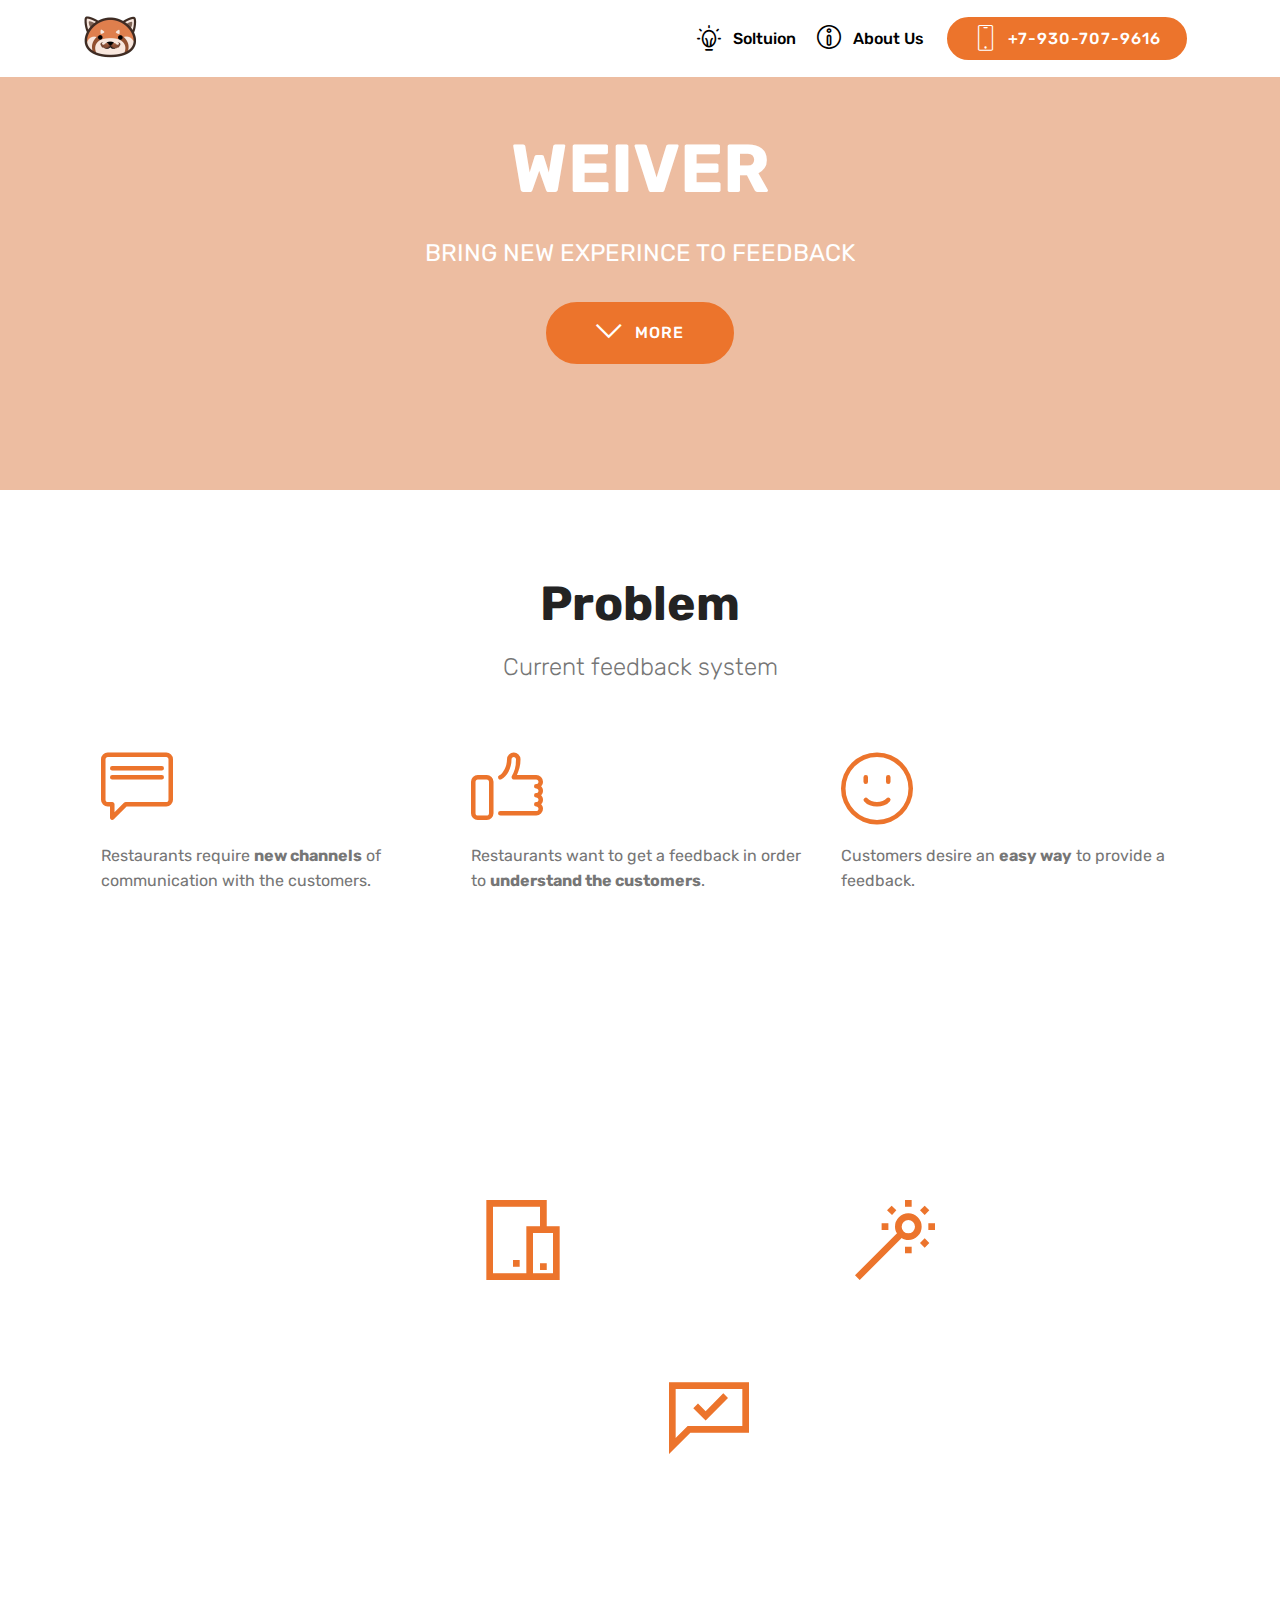
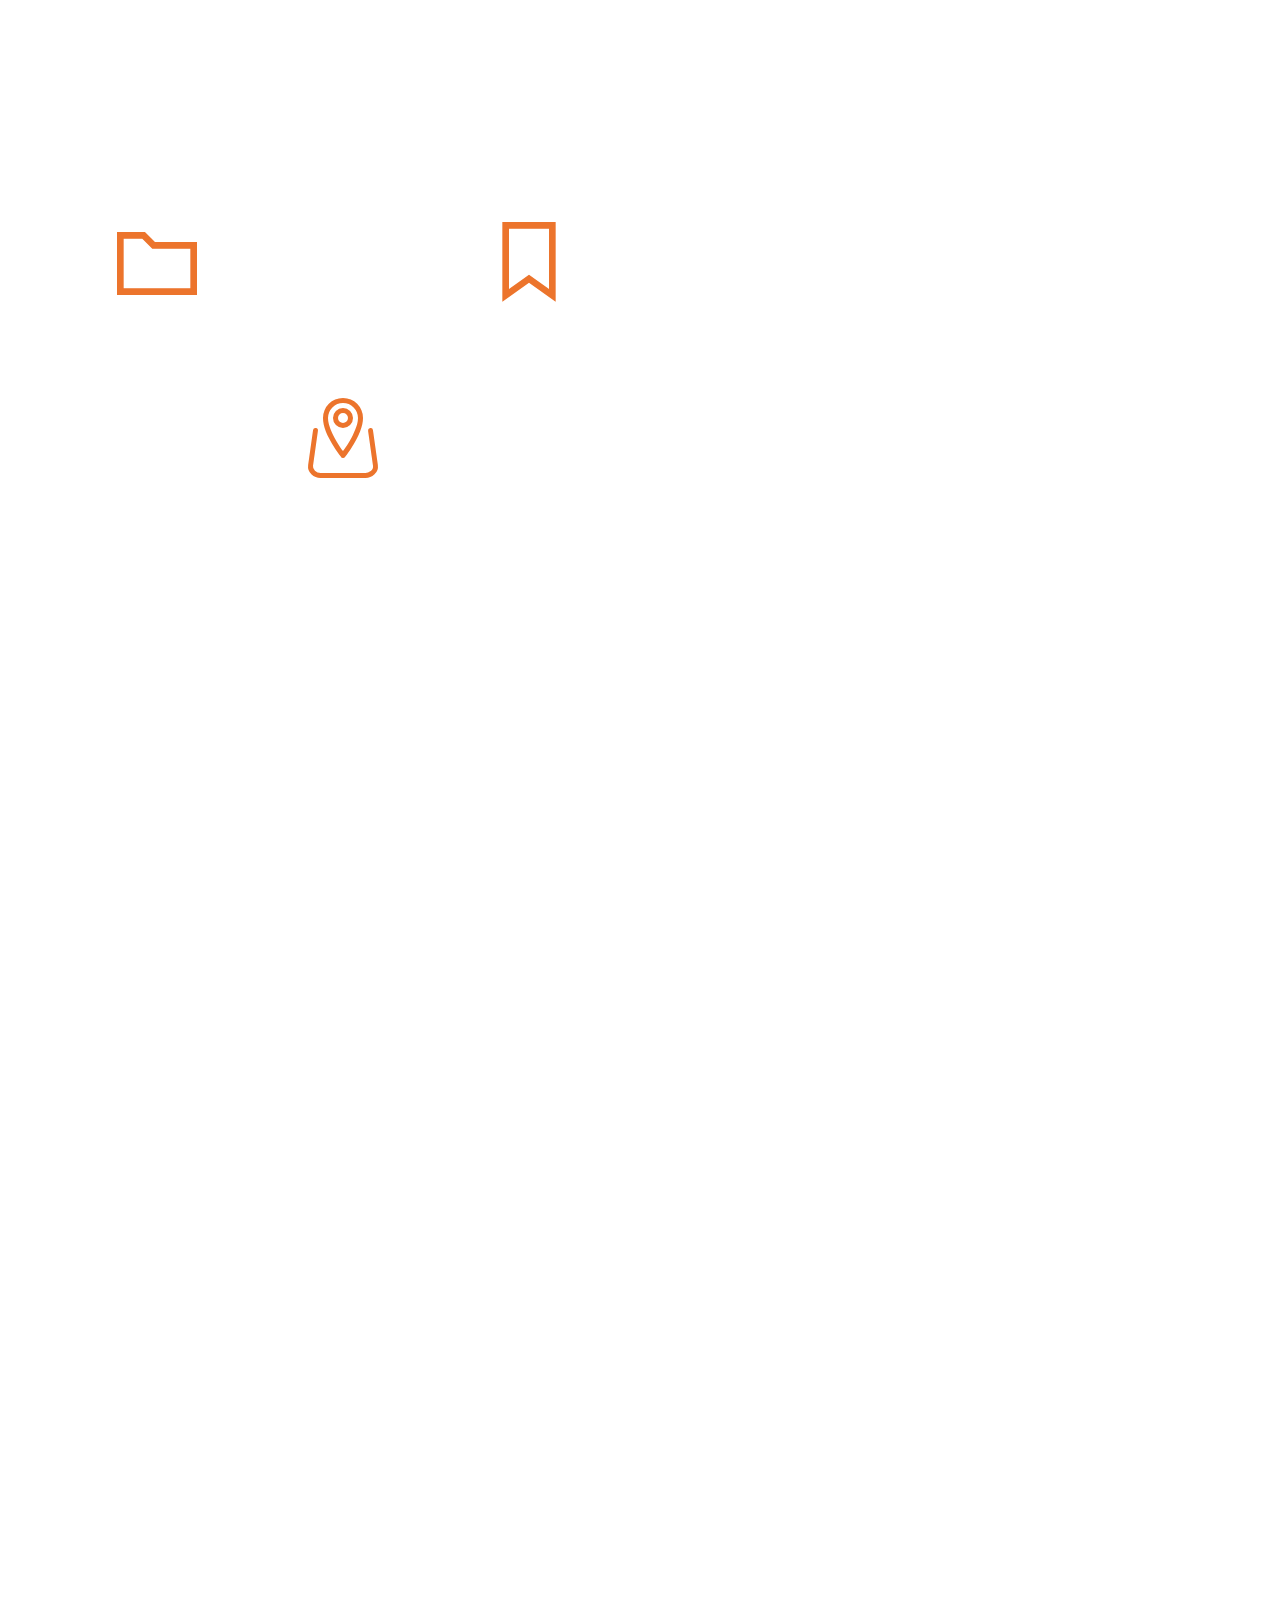
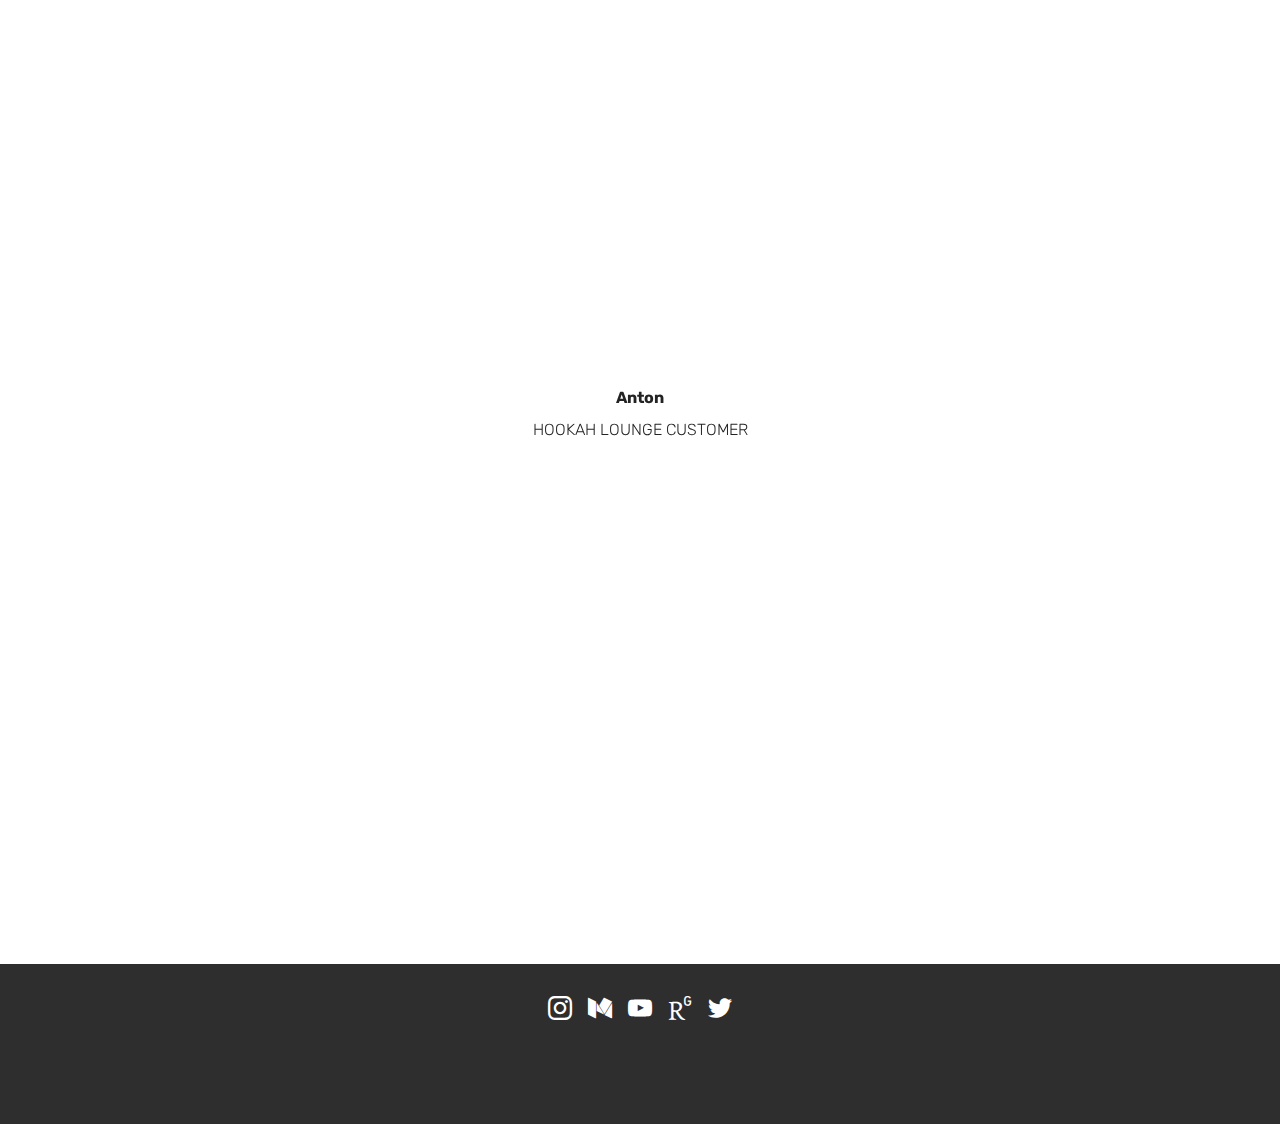
==== commit 17c882f9: "home page fixes" ====
--- a/index.html
+++ b/index.html
@@ -7,19 +7,19 @@
   <meta name="generator" content="Mobirise v4.10.7, mobirise.com">
   <meta name="viewport" content="width=device-width, initial-scale=1, minimum-scale=1">
   <link rel="shortcut icon" href="assets/images/eufloria.-128x128-1.png" type="image/x-icon">
-  <meta name="description" content="">
+  <meta name="description" content="Weiver - bring new experience to feedback">
   
   <title>Home</title>
   <link rel="stylesheet" href="assets/web/assets/mobirise-icons2/mobirise2.css">
+  <link rel="stylesheet" href="assets/web/assets/mobirise-icons/mobirise-icons.css">
   <link rel="stylesheet" href="assets/web/assets/mobirise-icons-bold/mobirise-icons-bold.css">
-  <link rel="stylesheet" href="assets/web/assets/mobirise-icons/mobirise-icons.css">
   <link rel="stylesheet" href="assets/tether/tether.min.css">
   <link rel="stylesheet" href="assets/bootstrap/css/bootstrap.min.css">
   <link rel="stylesheet" href="assets/bootstrap/css/bootstrap-grid.min.css">
   <link rel="stylesheet" href="assets/bootstrap/css/bootstrap-reboot.min.css">
-  <link rel="stylesheet" href="assets/animatecss/animate.min.css">
   <link rel="stylesheet" href="assets/socicon/css/styles.css">
   <link rel="stylesheet" href="assets/dropdown/css/style.css">
+  <link rel="stylesheet" href="assets/animatecss/animate.min.css">
   <link rel="stylesheet" href="assets/theme/css/style.css">
   <link rel="stylesheet" href="assets/mobirise/css/mbr-additional.css" type="text/css">
   
@@ -59,14 +59,15 @@
                         About Us
                     </a>
                 </li></ul>
-            <div class="navbar-buttons mbr-section-btn"><a class="btn btn-sm btn-primary display-4" href="page3.html"><span class="mbrib-contact-form mbr-iconfont mbr-iconfont-btn"></span>
-                    
-                    Contacts</a></div>
+            <div class="navbar-buttons mbr-section-btn"><a class="btn btn-sm btn-primary display-4" href="tel:+79307079616">
+                    <span class="btn-icon mbri-mobile mbr-iconfont mbr-iconfont-btn">
+                    </span>
+                    +7-930-707-9616</a></div>
         </div>
     </nav>
 </section>
 
-<section class="engine"><a href="https://mobirise.info/f">simple site maker</a></section><section class="header8 cid-ryocaOh2TR" data-bg-video="https://www.youtube.com/watch?v=5ZDQikZAMU8&amp;feature=youtu.be" id="header8-8">
+<section class="engine"><a href="https://mobirise.info/d">website maker</a></section><section class="header8 cid-ryocaOh2TR" data-bg-video="https://www.youtube.com/watch?v=5ZDQikZAMU8&amp;feature=youtu.be" id="header8-8">
 
     
 
@@ -186,7 +187,7 @@
                         <div class="panel-item p-3">
                             <div class="card-img pb-3">
                                 <span class="mbr-iconfont pr-2 mobi-mbri-devices mobi-mbri" style="color: rgb(236, 116, 44); fill: rgb(236, 116, 44);"></span>
-                                <h3 class="py-3 mbr-fonts-style display-2">Device</h3>
+                                <h3 class="count py-3 mbr-fonts-style display-2">Device</h3>
                             </div>
                             <div class="card-text">
                                 
@@ -198,7 +199,7 @@
                         <div class="panel-item p-3">
                             <div class="card-img pb-3">
                                 <span class="mbr-iconfont pr-2 mobi-mbri-magic-stick mobi-mbri" style="color: rgb(236, 116, 44); fill: rgb(236, 116, 44);"></span>
-                                <h3 class="py-3 mbr-fonts-style display-2">Magic</h3>
+                                <h3 class="count py-3 mbr-fonts-style display-2">Magic</h3>
                             </div>
                             <div class="card-text">
                                 
@@ -210,7 +211,7 @@
                         <div class="panel-item p-3">
                             <div class="card-img pb-3">
                                 <span class="mbr-iconfont pr-2 mobi-mbri-cust-feedback mobi-mbri" style="color: rgb(236, 116, 44); fill: rgb(236, 116, 44);"></span>
-                                <h3 class="py-3 mbr-fonts-style display-2">Dialog</h3>
+                                <h3 class="count py-3 mbr-fonts-style display-2">Dialog</h3>
                             </div>
                             <div class="card-text">
                                 
@@ -240,7 +241,7 @@
                     Map</strong> <strong>App</strong></h2>
                 
                 <div class="mbr-figure">
-                    <img src="assets/images/app-2-248x322.png" alt="" title="">
+                    <img src="assets/images/photo-2019-08-10-23-17-19-639x1125.jpg" alt="" title="">
                 </div>
             </div>
             <div class="cards-block">
@@ -249,7 +250,7 @@
                         <div class="panel-item p-3">
                             <div class="card-img pb-3">
                                 <span class="mbr-iconfont pr-2 mobi-mbri-folder mobi-mbri" style="color: rgb(236, 116, 44); fill: rgb(236, 116, 44);"></span>
-                                <h3 class="py-3 mbr-fonts-style display-2">
+                                <h3 class="count py-3 mbr-fonts-style display-2">
                                     Profile</h3>
                             </div>
                             <div class="card-text">
@@ -262,7 +263,7 @@
                         <div class="panel-item p-3">
                             <div class="card-img pb-3">
                                 <span class="mbr-iconfont pr-2 mobi-mbri-bookmark mobi-mbri" style="color: rgb(236, 116, 44); fill: rgb(236, 116, 44);"></span>
-                                <h3 class="py-3 mbr-fonts-style display-2">
+                                <h3 class="count py-3 mbr-fonts-style display-2">
                                     Context</h3>
                             </div>
                             <div class="card-text">
@@ -275,7 +276,7 @@
                         <div class="panel-item p-3">
                             <div class="card-img pb-3">
                                 <span class="mbr-iconfont pr-2 mbrib-map-pin" style="color: rgb(236, 116, 44); fill: rgb(236, 116, 44);"></span>
-                                <h3 class="py-3 mbr-fonts-style display-2">
+                                <h3 class="count py-3 mbr-fonts-style display-2">
                                     Map</h3>
                             </div>
                             <div class="card-text">
@@ -302,7 +303,7 @@
         <div class="media-container-row">
             <div class="title col-12 align-center">
                 <h2 class="pb-3 mbr-fonts-style display-2"><strong>
-                    Team</strong></h2>
+                    Founders</strong></h2>
                 
             </div>
         </div>
@@ -354,9 +355,7 @@
                         <p class="mbr-text mbr-fonts-style display-7">Backend Developer with 5 years’ experience. <br>ML researcher. <br>ICSE 2019 winner.&nbsp;<br></p>
                     </div>
                     <div class="card-footer">
-                        <div class="mbr-author-name mbr-bold mbr-fonts-style display-7">
-                             John Smith
-                        </div>
+                        <div class="mbr-author-name mbr-bold mbr-fonts-style display-7">Aleksandr Tarasov</div>
                         <small class="mbr-author-desc mbr-italic mbr-light mbr-fonts-style display-7">
                                CTO</small>
                     </div>
@@ -416,49 +415,51 @@
     </div>
 </section>
 
-<section class="clients cid-ryM5BTJnRy" data-interval="false" id="clients-h">
-      
-
-    
-        <div class="container mb-5">
-            <div class="media-container-row">
-                <div class="col-12 align-center">
-                    <h2 class="mbr-section-title pb-3 mbr-fonts-style display-2"><strong>
-                        Our Achievements</strong></h2>
-                    
-                </div>
-            </div>
-        </div>
-
+<section class="testimonials1 cid-ryMxtldcww" id="testimonials1-w">
+
+    
+
+    
     <div class="container">
-        <div class="carousel slide" role="listbox" data-pause="true" data-keyboard="false" data-ride="carousel" data-interval="5000">
-            <div class="carousel-inner" data-visible="5">
-                
-                
-                
-                
-                
-            <div class="carousel-item ">
-                    <div class="media-container-row">
-                        <div class="col-md-12">
-                            <div class="wrap-img ">
-                                <a href="https://www.shipfestival.org/"><img src="assets/images/ship-footer-logo-08899cb4.svg" class="img-responsive clients-img" alt="" title=""></a>
-                            </div>
-                        </div>
-                    </div>
-                </div></div>
-            <div class="carousel-controls">
-                <a data-app-prevent-settings="" class="carousel-control carousel-control-prev" role="button" data-slide="prev">
-                    <span aria-hidden="true" class="mbri-left mbr-iconfont"></span>
-                    <span class="sr-only">Previous</span>
-                </a>
-                <a data-app-prevent-settings="" class="carousel-control carousel-control-next" role="button" data-slide="next">
-                    <span aria-hidden="true" class="mbri-right mbr-iconfont"></span>
-                    <span class="sr-only">Next</span>
-                </a>
-            </div>
-        </div>
-    </div>
+        <div class="media-container-row">
+            <div class="title col-12 align-center">
+                <h2 class="pb-3 mbr-fonts-style display-2"><strong>
+                    Our achievments</strong></h2>
+                
+            </div>
+        </div>
+    </div>
+
+    <div class="container pt-3 mt-2">
+        <div class="media-container-row">
+            <div class="mbr-testimonial p-3 align-center col-12 col-md-6">
+                <div class="panel-item p-3">
+                    <div class="card-block">
+                        <div class="testimonial-photo">
+                            <a href="https://www.shipfestival.org/"><img src="assets/images/ship-footer-logo-08899cb4.svg" alt="" title=""></a>
+                        </div>
+                        <p class="mbr-text mbr-fonts-style display-7">
+                           Participants of the ship startup festival
+                        </p>
+                    </div>
+                    <div class="card-footer">
+                        
+                        
+                    </div>
+                </div>
+            </div>
+
+            
+
+            
+
+            
+
+            
+
+            
+        </div>
+    </div>   
 </section>
 
 <section once="footers" class="cid-ryLUkqFBax" id="footer7-7">
@@ -516,15 +517,14 @@
   <script src="assets/bootstrap/js/bootstrap.min.js"></script>
   <script src="assets/ytplayer/jquery.mb.ytplayer.min.js"></script>
   <script src="assets/vimeoplayer/jquery.mb.vimeo_player.js"></script>
+  <script src="assets/viewportchecker/jquery.viewportchecker.js"></script>
   <script src="assets/bootstrapcarouselswipe/bootstrap-carousel-swipe.js"></script>
   <script src="assets/mbr-testimonials-slider/mbr-testimonials-slider.js"></script>
-  <script src="assets/mbr-clients-slider/mbr-clients-slider.js"></script>
   <script src="assets/dropdown/js/nav-dropdown.js"></script>
   <script src="assets/dropdown/js/navbar-dropdown.js"></script>
   <script src="assets/touchswipe/jquery.touch-swipe.min.js"></script>
   <script src="assets/smoothscroll/smooth-scroll.js"></script>
   <script src="assets/playervimeo/vimeo_player.js"></script>
-  <script src="assets/viewportchecker/jquery.viewportchecker.js"></script>
   <script src="assets/theme/js/script.js"></script>
   
   
--- a/assets/mobirise/css/mbr-additional.css
+++ b/assets/mobirise/css/mbr-additional.css
@@ -1741,208 +1741,62 @@
     height: auto;
   }
 }
-.cid-ryM5BTJnRy {
-  padding-top: 30px;
-  padding-bottom: 30px;
+.cid-ryMxtldcww {
+  padding-top: 15px;
+  padding-bottom: 0px;
   background-color: #ffffff;
 }
-.cid-ryM5BTJnRy .carousel-control {
-  background: #000;
-}
-.cid-ryM5BTJnRy .mbr-section-subtitle {
+.cid-ryMxtldcww .mbr-section-subtitle {
   color: #767676;
 }
-.cid-ryM5BTJnRy .carousel-item {
-  -webkit-justify-content: center;
-  justify-content: center;
-}
-.cid-ryM5BTJnRy .carousel-item .media-container-row {
-  -webkit-flex-grow: 1;
-  flex-grow: 1;
-}
-.cid-ryM5BTJnRy .carousel-item .wrap-img {
-  text-align: center;
-}
-.cid-ryM5BTJnRy .carousel-item .wrap-img img {
-  max-height: 150px;
-  width: auto;
-  max-width: 100%;
-}
-.cid-ryM5BTJnRy .carousel-controls {
-  display: flex;
-  -webkit-justify-content: center;
-  justify-content: center;
-}
-.cid-ryM5BTJnRy .carousel-controls .carousel-control {
-  background: #000;
+.cid-ryMxtldcww .media-container-row {
+  -webkit-flex-wrap: wrap;
+  -ms-flex-wrap: wrap;
+  flex-wrap: wrap;
+}
+.cid-ryMxtldcww .mbr-text {
+  color: #767676;
+}
+.cid-ryMxtldcww .mbr-author-desc {
+  display: block;
+  color: #767676;
+}
+.cid-ryMxtldcww .mbr-author-name {
+  color: #767676;
+}
+.cid-ryMxtldcww .mbr-testimonial .panel-item {
+  background-color: #ffffff;
+}
+.cid-ryMxtldcww .mbr-testimonial .card-block {
+  -webkit-flex-grow: 0;
+  flex-grow: 0;
+  padding: 2.4rem 2.4rem 0 2.4rem;
+}
+.cid-ryMxtldcww .mbr-testimonial .card-block .testimonial-photo {
+  display: inline-block;
+  width: 120px;
+  height: 120px;
+  margin-bottom: 1.6rem;
+  overflow: hidden;
   border-radius: 50%;
-  position: static;
-  width: 40px;
-  height: 40px;
-  margin-top: 2rem;
-  border-width: 1px;
-}
-.cid-ryM5BTJnRy .carousel-controls .carousel-control.carousel-control-prev {
-  left: auto;
-  margin-right: 20px;
-  margin-left: 0;
-}
-.cid-ryM5BTJnRy .carousel-controls .carousel-control.carousel-control-next {
-  right: auto;
-  margin-right: 0;
-}
-.cid-ryM5BTJnRy .carousel-controls .carousel-control .mbr-iconfont {
-  font-size: 1rem;
-}
-.cid-ryM5BTJnRy .cloneditem-1,
-.cid-ryM5BTJnRy .cloneditem-2,
-.cid-ryM5BTJnRy .cloneditem-3,
-.cid-ryM5BTJnRy .cloneditem-4,
-.cid-ryM5BTJnRy .cloneditem-5 {
-  display: none;
-}
-.cid-ryM5BTJnRy .col-lg-15 {
-  -webkit-box-flex: 0;
-  -ms-flex: 0 0 100%;
-  -webkit-flex: 0 0 100%;
-  flex: 0 0 100%;
-  max-width: 100%;
-  position: relative;
-  min-height: 1px;
-  padding-right: 10px;
-  padding-left: 10px;
+}
+.cid-ryMxtldcww .mbr-testimonial .card-block .testimonial-photo img {
   width: 100%;
-}
-@media (min-width: 992px) {
-  .cid-ryM5BTJnRy .col-lg-15 {
-    -ms-flex: 0 0 20%;
-    -webkit-flex: 0 0 20%;
-    flex: 0 0 20%;
-    max-width: 20%;
-    width: 20%;
-  }
-  .cid-ryM5BTJnRy .carousel-inner.slides2 > .carousel-item.active.carousel-item-right,
-  .cid-ryM5BTJnRy .carousel-inner.slides2 > .carousel-item.carousel-item-next {
-    left: 0;
-    -webkit-transform: translate3d(50%, 0, 0);
-    transform: translate3d(50%, 0, 0);
-  }
-  .cid-ryM5BTJnRy .carousel-inner.slides2 > .carousel-item.active.carousel-item-left,
-  .cid-ryM5BTJnRy .carousel-inner.slides2 > .carousel-item.carousel-item-prev {
-    left: 0;
-    -webkit-transform: translate3d(-50%, 0, 0);
-    transform: translate3d(-50%, 0, 0);
-  }
-  .cid-ryM5BTJnRy .carousel-inner.slides2 > .carousel-item.carousel-item-left,
-  .cid-ryM5BTJnRy .carousel-inner.slides2 > .carousel-item.carousel-item-prev.carousel-item-right,
-  .cid-ryM5BTJnRy .carousel-inner.slides2 > .carousel-item.active {
-    left: 0;
-    -webkit-transform: translate3d(0, 0, 0);
-    transform: translate3d(0, 0, 0);
-  }
-  .cid-ryM5BTJnRy .carousel-inner.slides2 .cloneditem-1,
-  .cid-ryM5BTJnRy .carousel-inner.slides2 .cloneditem-2,
-  .cid-ryM5BTJnRy .carousel-inner.slides2 .cloneditem-3 {
-    display: block;
-  }
-  .cid-ryM5BTJnRy .carousel-inner.slides3 > .carousel-item.active.carousel-item-right,
-  .cid-ryM5BTJnRy .carousel-inner.slides3 > .carousel-item.carousel-item-next {
-    left: 0;
-    -webkit-transform: translate3d(33.333333%, 0, 0);
-    transform: translate3d(33.333333%, 0, 0);
-  }
-  .cid-ryM5BTJnRy .carousel-inner.slides3 > .carousel-item.active.carousel-item-left,
-  .cid-ryM5BTJnRy .carousel-inner.slides3 > .carousel-item.carousel-item-prev {
-    left: 0;
-    -webkit-transform: translate3d(-33.333333%, 0, 0);
-    transform: translate3d(-33.333333%, 0, 0);
-  }
-  .cid-ryM5BTJnRy .carousel-inner.slides3 > .carousel-item.carousel-item-left,
-  .cid-ryM5BTJnRy .carousel-inner.slides3 > .carousel-item.carousel-item-prev.carousel-item-right,
-  .cid-ryM5BTJnRy .carousel-inner.slides3 > .carousel-item.active {
-    left: 0;
-    -webkit-transform: translate3d(0, 0, 0);
-    transform: translate3d(0, 0, 0);
-  }
-  .cid-ryM5BTJnRy .carousel-inner.slides3 .cloneditem-1,
-  .cid-ryM5BTJnRy .carousel-inner.slides3 .cloneditem-2,
-  .cid-ryM5BTJnRy .carousel-inner.slides3 .cloneditem-3 {
-    display: block;
-  }
-  .cid-ryM5BTJnRy .carousel-inner.slides4 > .carousel-item.active.carousel-item-right,
-  .cid-ryM5BTJnRy .carousel-inner.slides4 > .carousel-item.carousel-item-next {
-    left: 0;
-    -webkit-transform: translate3d(25%, 0, 0);
-    transform: translate3d(25%, 0, 0);
-  }
-  .cid-ryM5BTJnRy .carousel-inner.slides4 > .carousel-item.active.carousel-item-left,
-  .cid-ryM5BTJnRy .carousel-inner.slides4 > .carousel-item.carousel-item-prev {
-    left: 0;
-    -webkit-transform: translate3d(-25%, 0, 0);
-    transform: translate3d(-25%, 0, 0);
-  }
-  .cid-ryM5BTJnRy .carousel-inner.slides4 > .carousel-item.carousel-item-left,
-  .cid-ryM5BTJnRy .carousel-inner.slides4 > .carousel-item.carousel-item-prev.carousel-item-right,
-  .cid-ryM5BTJnRy .carousel-inner.slides4 > .carousel-item.active {
-    left: 0;
-    -webkit-transform: translate3d(0, 0, 0);
-    transform: translate3d(0, 0, 0);
-  }
-  .cid-ryM5BTJnRy .carousel-inner.slides4 .cloneditem-1,
-  .cid-ryM5BTJnRy .carousel-inner.slides4 .cloneditem-2,
-  .cid-ryM5BTJnRy .carousel-inner.slides4 .cloneditem-3 {
-    display: block;
-  }
-  .cid-ryM5BTJnRy .carousel-inner.slides5 > .carousel-item.active.carousel-item-right,
-  .cid-ryM5BTJnRy .carousel-inner.slides5 > .carousel-item.carousel-item-next {
-    left: 0;
-    -webkit-transform: translate3d(20%, 0, 0);
-    transform: translate3d(20%, 0, 0);
-  }
-  .cid-ryM5BTJnRy .carousel-inner.slides5 > .carousel-item.active.carousel-item-left,
-  .cid-ryM5BTJnRy .carousel-inner.slides5 > .carousel-item.carousel-item-prev {
-    left: 0;
-    -webkit-transform: translate3d(-20%, 0, 0);
-    transform: translate3d(-20%, 0, 0);
-  }
-  .cid-ryM5BTJnRy .carousel-inner.slides5 > .carousel-item.carousel-item-left,
-  .cid-ryM5BTJnRy .carousel-inner.slides5 > .carousel-item.carousel-item-prev.carousel-item-right,
-  .cid-ryM5BTJnRy .carousel-inner.slides5 > .carousel-item.active {
-    left: 0;
-    -webkit-transform: translate3d(0, 0, 0);
-    transform: translate3d(0, 0, 0);
-  }
-  .cid-ryM5BTJnRy .carousel-inner.slides5 .cloneditem-1,
-  .cid-ryM5BTJnRy .carousel-inner.slides5 .cloneditem-2,
-  .cid-ryM5BTJnRy .carousel-inner.slides5 .cloneditem-3,
-  .cid-ryM5BTJnRy .carousel-inner.slides5 .cloneditem-4 {
-    display: block;
-  }
-  .cid-ryM5BTJnRy .carousel-inner.slides6 > .carousel-item.active.carousel-item-right,
-  .cid-ryM5BTJnRy .carousel-inner.slides6 > .carousel-item.carousel-item-next {
-    left: 0;
-    -webkit-transform: translate3d(16.666667%, 0, 0);
-    transform: translate3d(16.666667%, 0, 0);
-  }
-  .cid-ryM5BTJnRy .carousel-inner.slides6 > .carousel-item.active.carousel-item-left,
-  .cid-ryM5BTJnRy .carousel-inner.slides6 > .carousel-item.carousel-item-prev {
-    left: 0;
-    -webkit-transform: translate3d(-16.666667%, 0, 0);
-    transform: translate3d(-16.666667%, 0, 0);
-  }
-  .cid-ryM5BTJnRy .carousel-inner.slides6 > .carousel-item.carousel-item-left,
-  .cid-ryM5BTJnRy .carousel-inner.slides6 > .carousel-item.carousel-item-prev.carousel-item-right,
-  .cid-ryM5BTJnRy .carousel-inner.slides6 > .carousel-item.active {
-    left: 0;
-    -webkit-transform: translate3d(0, 0, 0);
-    transform: translate3d(0, 0, 0);
-  }
-  .cid-ryM5BTJnRy .carousel-inner.slides6 .cloneditem-1,
-  .cid-ryM5BTJnRy .carousel-inner.slides6 .cloneditem-2,
-  .cid-ryM5BTJnRy .carousel-inner.slides6 .cloneditem-3,
-  .cid-ryM5BTJnRy .carousel-inner.slides6 .cloneditem-4,
-  .cid-ryM5BTJnRy .carousel-inner.slides6 .cloneditem-5 {
-    display: block;
+  min-width: 100%;
+  min-height: 100%;
+}
+.cid-ryMxtldcww .mbr-testimonial .card-footer {
+  padding-bottom: 2.4rem;
+  border-top: 0;
+  padding-top: 1rem;
+  word-wrap: break-word;
+  word-break: break-word;
+  background: none;
+}
+@media (max-width: 300px) {
+  .cid-ryMxtldcww .testimonial-photo {
+    width: 100% !important;
+    height: auto !important;
   }
 }
 .cid-ryLSNsK8X7 .navbar {
@@ -2422,64 +2276,61 @@
 .cid-ryLUkqFBax .media-container-row .row-copirayt p {
   width: 100%;
 }
-.cid-ryLYaf3h5a {
-  padding-top: 105px;
+.cid-ryM5SxhfpM {
+  padding-top: 120px;
   padding-bottom: 0px;
   background-color: #ffffff;
 }
-.cid-ryLYaf3h5a .mbr-section-subtitle {
+.cid-ryM5SxhfpM .title {
+  padding-bottom: 2.5rem;
+}
+.cid-ryM5SxhfpM .mbr-text {
   color: #767676;
-}
-.cid-ryM0u5VICE {
-  background: #ffffff;
-  padding-top: 15px;
-  padding-bottom: 15px;
-}
-.cid-ryM0u5VICE .video-block {
-  margin: auto;
-}
-@media (max-width: 768px) {
-  .cid-ryM0u5VICE .video-block {
-    width: 100% !important;
-  }
-}
-.cid-ryLXRVpA3F {
-  background: #ffffff;
-  padding-top: 0px;
-  padding-bottom: 0px;
-}
-.cid-ryLXRVpA3F .image-block {
-  margin: auto;
-}
-.cid-ryLXRVpA3F .mbr-figure {
-  margin: 0 auto;
-}
-.cid-ryLXRVpA3F figcaption {
-  position: relative;
-}
-.cid-ryLXRVpA3F figcaption div {
-  position: absolute;
-  bottom: 0;
+  margin: 0;
+  padding-top: 0.5rem;
+}
+.cid-ryM5SxhfpM .iconfont-wrapper {
+  display: flex;
+  align-items: center;
+  width: 2.3rem;
+  height: 2.3rem;
+  margin-right: 2rem;
+}
+.cid-ryM5SxhfpM .iconfont-wrapper .amp-iconfont {
+  font-size: 2.3rem;
+}
+.cid-ryM5SxhfpM .wrapper {
+  display: flex;
+  padding: 1rem 0;
+}
+.cid-ryM5SxhfpM .wrapper .b-info {
   width: 100%;
 }
-@media (max-width: 768px) {
-  .cid-ryLXRVpA3F .image-block {
-    width: 100% !important;
-  }
-}
-.cid-ryLYnLiGhf {
-  padding-top: 60px;
-  padding-bottom: 60px;
+@media (max-width: 767px) {
+  .cid-ryM5SxhfpM .iconfont-wrapper {
+    display: none;
+  }
+}
+.cid-ryM5Ygqujq {
+  padding-top: 45px;
+  padding-bottom: 45px;
   background-color: #ffffff;
 }
-.cid-ryLYnLiGhf .counter-container {
+.cid-ryM5Ygqujq .title {
+  margin-bottom: 2rem;
+}
+.cid-ryM5Ygqujq .mbr-section-subtitle {
   color: #767676;
 }
-.cid-ryLYnLiGhf .counter-container ol {
-  margin-bottom: 0;
-}
-.cid-ryLYnLiGhf .counter-container ol li {
-  margin-bottom: 1rem;
+.cid-ryM5Ygqujq a:not([href]):not([tabindex]) {
+  color: #fff;
+  border-radius: 3px;
+}
+.cid-ryM5Ygqujq a.btn-white:not([href]):not([tabindex]) {
+  color: #333;
+}
+.cid-ryM5Ygqujq textarea.form-control {
+  min-height: 188px;
 }
 .cid-ryLSNsK8X7 .navbar {
   background: #ffffff;
@@ -3565,61 +3416,64 @@
 .cid-ryLUkqFBax .media-container-row .row-copirayt p {
   width: 100%;
 }
-.cid-ryM5SxhfpM {
-  padding-top: 120px;
+.cid-ryLYaf3h5a {
+  padding-top: 105px;
   padding-bottom: 0px;
   background-color: #ffffff;
 }
-.cid-ryM5SxhfpM .title {
-  padding-bottom: 2.5rem;
-}
-.cid-ryM5SxhfpM .mbr-text {
+.cid-ryLYaf3h5a .mbr-section-subtitle {
   color: #767676;
-  margin: 0;
-  padding-top: 0.5rem;
-}
-.cid-ryM5SxhfpM .iconfont-wrapper {
-  display: flex;
-  align-items: center;
-  width: 2.3rem;
-  height: 2.3rem;
-  margin-right: 2rem;
-}
-.cid-ryM5SxhfpM .iconfont-wrapper .amp-iconfont {
-  font-size: 2.3rem;
-}
-.cid-ryM5SxhfpM .wrapper {
-  display: flex;
-  padding: 1rem 0;
-}
-.cid-ryM5SxhfpM .wrapper .b-info {
+}
+.cid-ryM0u5VICE {
+  background: #ffffff;
+  padding-top: 15px;
+  padding-bottom: 15px;
+}
+.cid-ryM0u5VICE .video-block {
+  margin: auto;
+}
+@media (max-width: 768px) {
+  .cid-ryM0u5VICE .video-block {
+    width: 100% !important;
+  }
+}
+.cid-ryLXRVpA3F {
+  background: #ffffff;
+  padding-top: 0px;
+  padding-bottom: 0px;
+}
+.cid-ryLXRVpA3F .image-block {
+  margin: auto;
+}
+.cid-ryLXRVpA3F .mbr-figure {
+  margin: 0 auto;
+}
+.cid-ryLXRVpA3F figcaption {
+  position: relative;
+}
+.cid-ryLXRVpA3F figcaption div {
+  position: absolute;
+  bottom: 0;
   width: 100%;
 }
-@media (max-width: 767px) {
-  .cid-ryM5SxhfpM .iconfont-wrapper {
-    display: none;
-  }
-}
-.cid-ryM5Ygqujq {
-  padding-top: 45px;
-  padding-bottom: 45px;
+@media (max-width: 768px) {
+  .cid-ryLXRVpA3F .image-block {
+    width: 100% !important;
+  }
+}
+.cid-ryLYnLiGhf {
+  padding-top: 60px;
+  padding-bottom: 60px;
   background-color: #ffffff;
 }
-.cid-ryM5Ygqujq .title {
-  margin-bottom: 2rem;
-}
-.cid-ryM5Ygqujq .mbr-section-subtitle {
+.cid-ryLYnLiGhf .counter-container {
   color: #767676;
 }
-.cid-ryM5Ygqujq a:not([href]):not([tabindex]) {
-  color: #fff;
-  border-radius: 3px;
-}
-.cid-ryM5Ygqujq a.btn-white:not([href]):not([tabindex]) {
-  color: #333;
-}
-.cid-ryM5Ygqujq textarea.form-control {
-  min-height: 188px;
+.cid-ryLYnLiGhf .counter-container ol {
+  margin-bottom: 0;
+}
+.cid-ryLYnLiGhf .counter-container ol li {
+  margin-bottom: 1rem;
 }
 .cid-ryLSNsK8X7 .navbar {
   background: #ffffff;
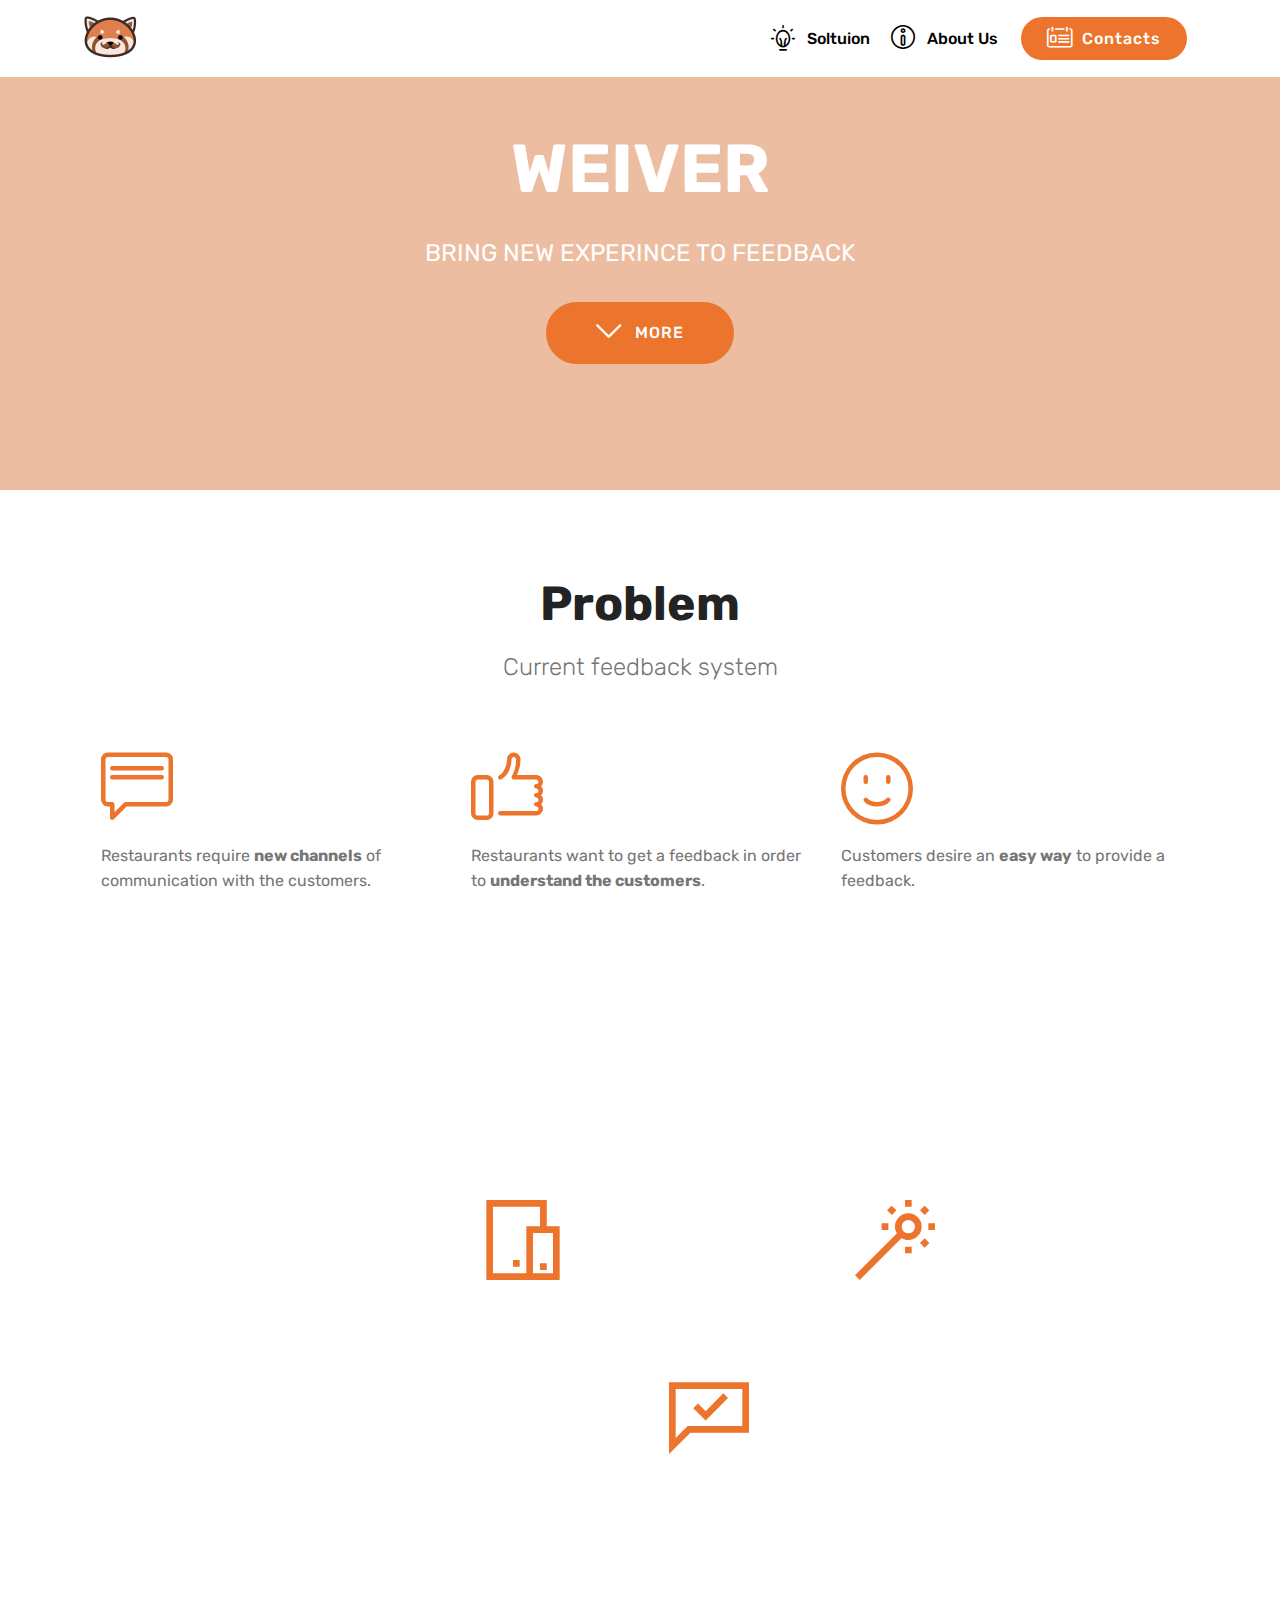
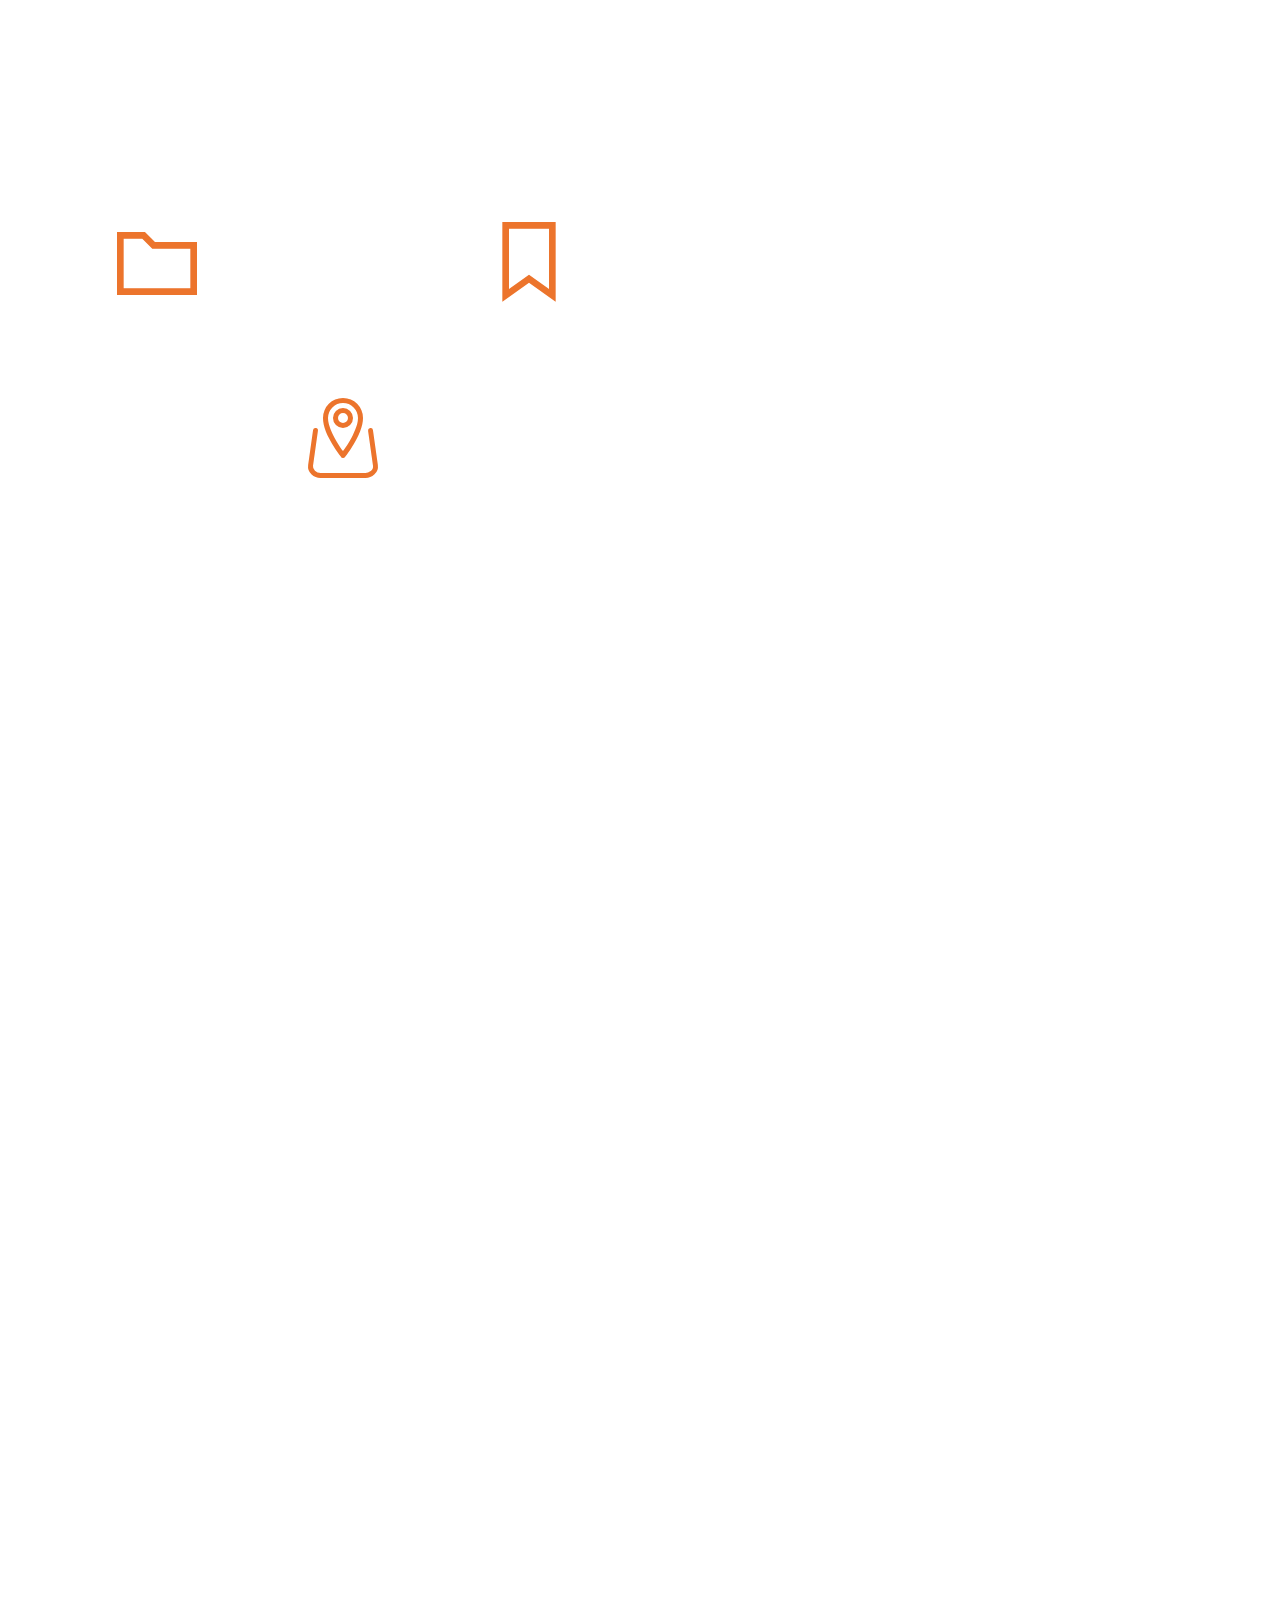
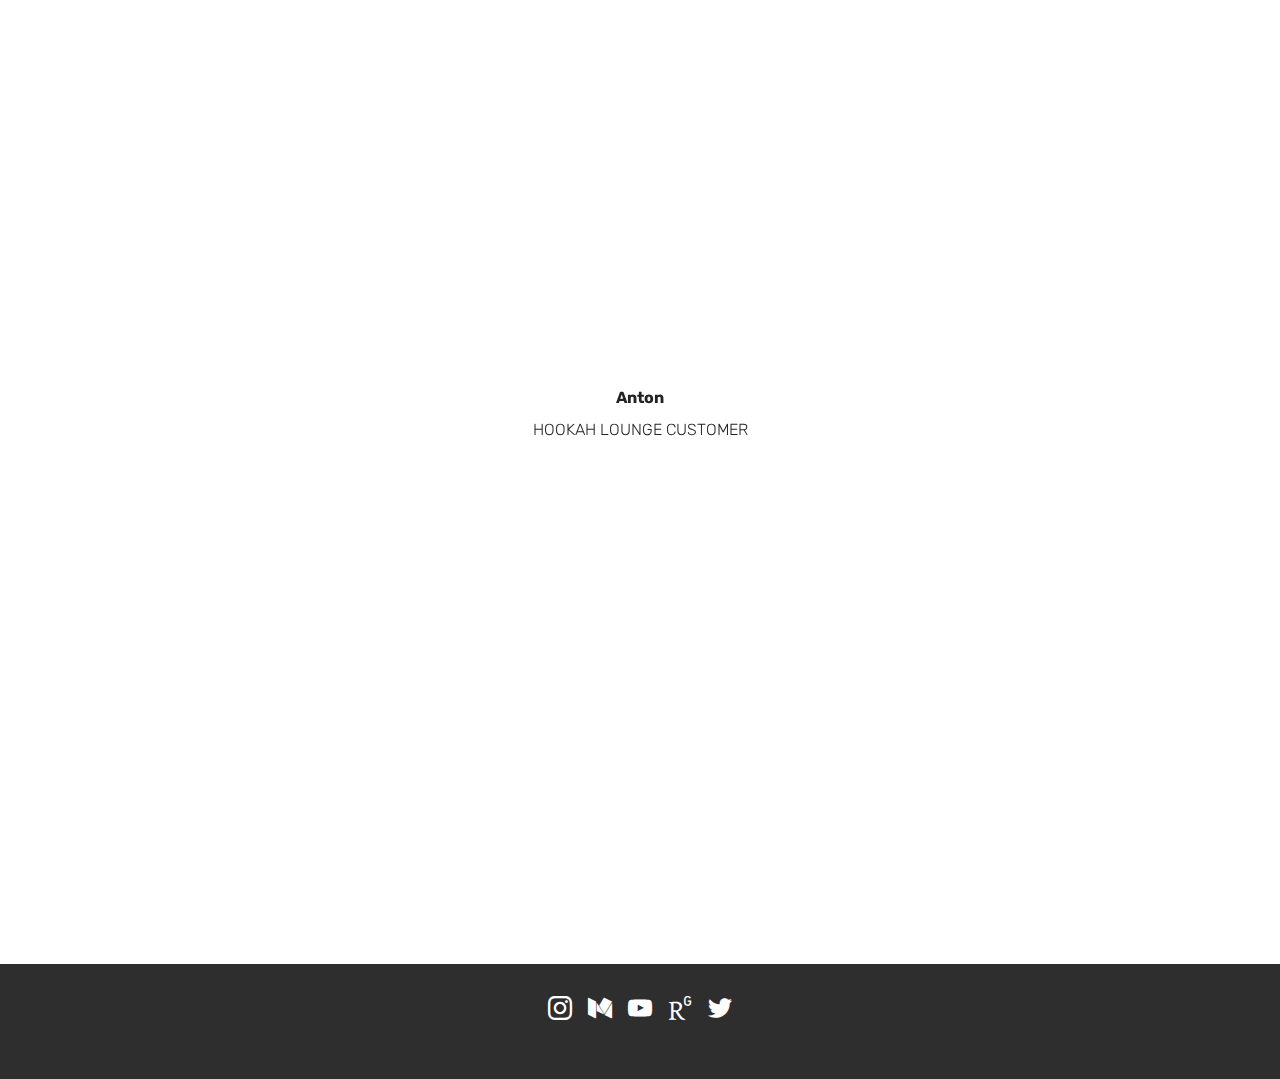
==== commit 0055bcad: "links updated" ====
--- a/index.html
+++ b/index.html
@@ -11,8 +11,8 @@
   
   <title>Home</title>
   <link rel="stylesheet" href="assets/web/assets/mobirise-icons2/mobirise2.css">
+  <link rel="stylesheet" href="assets/web/assets/mobirise-icons-bold/mobirise-icons-bold.css">
   <link rel="stylesheet" href="assets/web/assets/mobirise-icons/mobirise-icons.css">
-  <link rel="stylesheet" href="assets/web/assets/mobirise-icons-bold/mobirise-icons-bold.css">
   <link rel="stylesheet" href="assets/tether/tether.min.css">
   <link rel="stylesheet" href="assets/bootstrap/css/bootstrap.min.css">
   <link rel="stylesheet" href="assets/bootstrap/css/bootstrap-grid.min.css">
@@ -52,22 +52,21 @@
         </div>
         <div class="collapse navbar-collapse" id="navbarSupportedContent">
             <ul class="navbar-nav nav-dropdown" data-app-modern-menu="true"><li class="nav-item">
-                    <a class="nav-link link text-black display-4" href="page1.html"><span class="mbrib-idea mbr-iconfont mbr-iconfont-btn"></span>Soltuion</a>
+                    <a class="nav-link link text-black display-4" href="solution.html"><span class="mbrib-idea mbr-iconfont mbr-iconfont-btn"></span>Soltuion</a>
                 </li>
                 <li class="nav-item">
-                    <a class="nav-link link text-black display-4" href="page2.html"><span class="mbrib-info mbr-iconfont mbr-iconfont-btn"></span>
+                    <a class="nav-link link text-black display-4" href="about.html"><span class="mbrib-info mbr-iconfont mbr-iconfont-btn"></span>
                         About Us
                     </a>
                 </li></ul>
-            <div class="navbar-buttons mbr-section-btn"><a class="btn btn-sm btn-primary display-4" href="tel:+79307079616">
-                    <span class="btn-icon mbri-mobile mbr-iconfont mbr-iconfont-btn">
-                    </span>
-                    +7-930-707-9616</a></div>
+            <div class="navbar-buttons mbr-section-btn"><a class="btn btn-sm btn-primary display-4" href="contacts.html"><span class="mbrib-contact-form mbr-iconfont mbr-iconfont-btn"></span>
+                    
+                    Contacts</a></div>
         </div>
     </nav>
 </section>
 
-<section class="engine"><a href="https://mobirise.info/d">website maker</a></section><section class="header8 cid-ryocaOh2TR" data-bg-video="https://www.youtube.com/watch?v=5ZDQikZAMU8&amp;feature=youtu.be" id="header8-8">
+<section class="engine"><a href="https://mobirise.info/z">best free css templates</a></section><section class="header8 cid-ryocaOh2TR" data-bg-video="https://www.youtube.com/watch?v=5ZDQikZAMU8&amp;feature=youtu.be" id="header8-8">
 
     
 
@@ -187,7 +186,7 @@
                         <div class="panel-item p-3">
                             <div class="card-img pb-3">
                                 <span class="mbr-iconfont pr-2 mobi-mbri-devices mobi-mbri" style="color: rgb(236, 116, 44); fill: rgb(236, 116, 44);"></span>
-                                <h3 class="count py-3 mbr-fonts-style display-2">Device</h3>
+                                <h3 class="py-3 mbr-fonts-style display-2">Device</h3>
                             </div>
                             <div class="card-text">
                                 
@@ -199,7 +198,7 @@
                         <div class="panel-item p-3">
                             <div class="card-img pb-3">
                                 <span class="mbr-iconfont pr-2 mobi-mbri-magic-stick mobi-mbri" style="color: rgb(236, 116, 44); fill: rgb(236, 116, 44);"></span>
-                                <h3 class="count py-3 mbr-fonts-style display-2">Magic</h3>
+                                <h3 class="py-3 mbr-fonts-style display-2">Magic</h3>
                             </div>
                             <div class="card-text">
                                 
@@ -211,7 +210,7 @@
                         <div class="panel-item p-3">
                             <div class="card-img pb-3">
                                 <span class="mbr-iconfont pr-2 mobi-mbri-cust-feedback mobi-mbri" style="color: rgb(236, 116, 44); fill: rgb(236, 116, 44);"></span>
-                                <h3 class="count py-3 mbr-fonts-style display-2">Dialog</h3>
+                                <h3 class="py-3 mbr-fonts-style display-2">Dialog</h3>
                             </div>
                             <div class="card-text">
                                 
@@ -250,7 +249,7 @@
                         <div class="panel-item p-3">
                             <div class="card-img pb-3">
                                 <span class="mbr-iconfont pr-2 mobi-mbri-folder mobi-mbri" style="color: rgb(236, 116, 44); fill: rgb(236, 116, 44);"></span>
-                                <h3 class="count py-3 mbr-fonts-style display-2">
+                                <h3 class="py-3 mbr-fonts-style display-2">
                                     Profile</h3>
                             </div>
                             <div class="card-text">
@@ -263,7 +262,7 @@
                         <div class="panel-item p-3">
                             <div class="card-img pb-3">
                                 <span class="mbr-iconfont pr-2 mobi-mbri-bookmark mobi-mbri" style="color: rgb(236, 116, 44); fill: rgb(236, 116, 44);"></span>
-                                <h3 class="count py-3 mbr-fonts-style display-2">
+                                <h3 class="py-3 mbr-fonts-style display-2">
                                     Context</h3>
                             </div>
                             <div class="card-text">
@@ -276,7 +275,7 @@
                         <div class="panel-item p-3">
                             <div class="card-img pb-3">
                                 <span class="mbr-iconfont pr-2 mbrib-map-pin" style="color: rgb(236, 116, 44); fill: rgb(236, 116, 44);"></span>
-                                <h3 class="count py-3 mbr-fonts-style display-2">
+                                <h3 class="py-3 mbr-fonts-style display-2">
                                     Map</h3>
                             </div>
                             <div class="card-text">
--- a/assets/mobirise/css/mbr-additional.css
+++ b/assets/mobirise/css/mbr-additional.css
@@ -2733,7 +2733,7 @@
 }
 .cid-ryLUkqFBax {
   padding-top: 30px;
-  padding-bottom: 60px;
+  padding-bottom: 15px;
   background-color: #2e2e2e;
 }
 .cid-ryLUkqFBax .row-links {
@@ -3340,7 +3340,7 @@
 }
 .cid-ryLUkqFBax {
   padding-top: 30px;
-  padding-bottom: 60px;
+  padding-bottom: 15px;
   background-color: #2e2e2e;
 }
 .cid-ryLUkqFBax .row-links {
@@ -3876,7 +3876,7 @@
 }
 .cid-ryLUkqFBax {
   padding-top: 30px;
-  padding-bottom: 60px;
+  padding-bottom: 15px;
   background-color: #2e2e2e;
 }
 .cid-ryLUkqFBax .row-links {
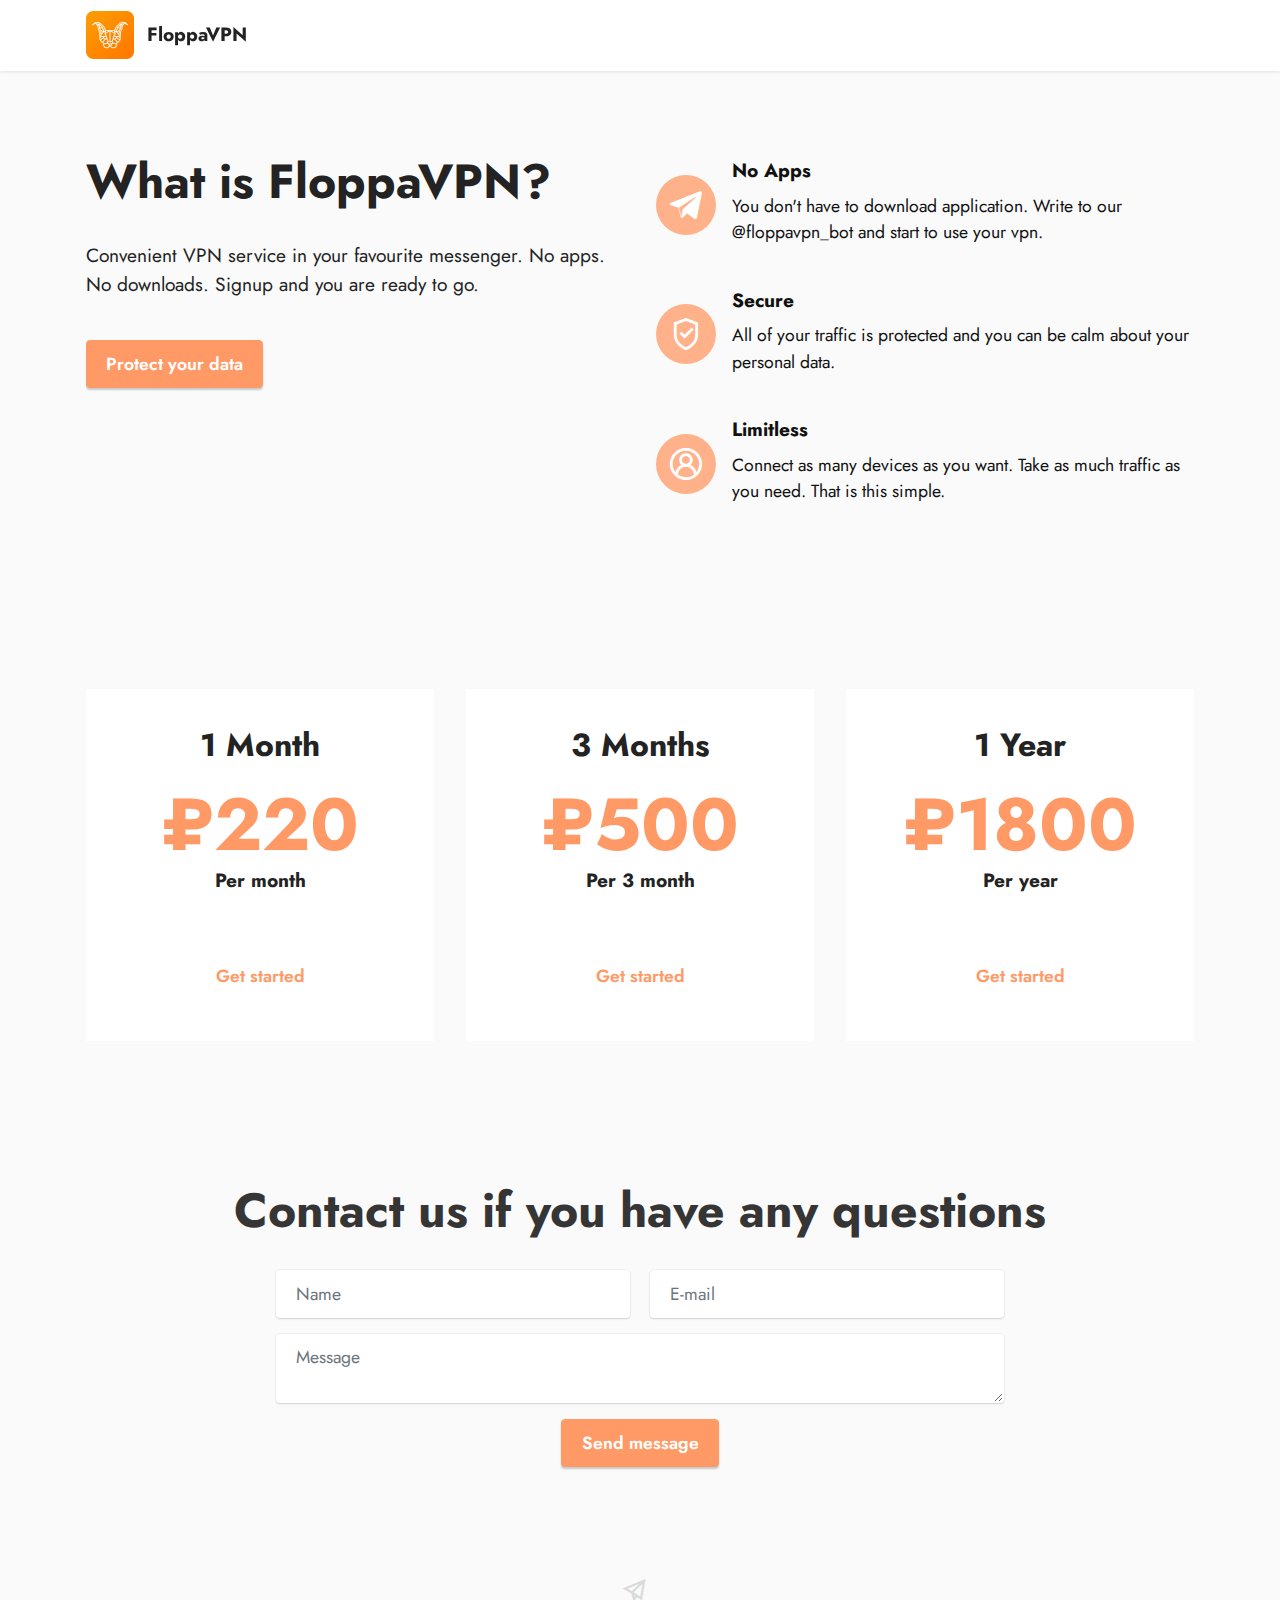
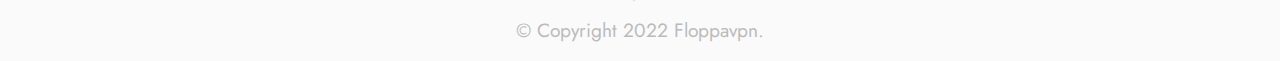
==== commit 019b4303: "floppavpn" ====
--- a/index.html
+++ b/index.html
@@ -1,533 +1,248 @@
 <!DOCTYPE html>
-<html  >
+<html>
+
 <head>
-  <!-- Site made with Mobirise Website Builder v4.10.7, https://mobirise.com -->
-  <meta charset="UTF-8">
-  <meta http-equiv="X-UA-Compatible" content="IE=edge">
-  <meta name="generator" content="Mobirise v4.10.7, mobirise.com">
-  <meta name="viewport" content="width=device-width, initial-scale=1, minimum-scale=1">
-  <link rel="shortcut icon" href="assets/images/eufloria.-128x128-1.png" type="image/x-icon">
-  <meta name="description" content="Weiver - bring new experience to feedback">
-  
-  <title>Home</title>
-  <link rel="stylesheet" href="assets/web/assets/mobirise-icons2/mobirise2.css">
-  <link rel="stylesheet" href="assets/web/assets/mobirise-icons-bold/mobirise-icons-bold.css">
-  <link rel="stylesheet" href="assets/web/assets/mobirise-icons/mobirise-icons.css">
-  <link rel="stylesheet" href="assets/tether/tether.min.css">
-  <link rel="stylesheet" href="assets/bootstrap/css/bootstrap.min.css">
-  <link rel="stylesheet" href="assets/bootstrap/css/bootstrap-grid.min.css">
-  <link rel="stylesheet" href="assets/bootstrap/css/bootstrap-reboot.min.css">
-  <link rel="stylesheet" href="assets/socicon/css/styles.css">
-  <link rel="stylesheet" href="assets/dropdown/css/style.css">
-  <link rel="stylesheet" href="assets/animatecss/animate.min.css">
-  <link rel="stylesheet" href="assets/theme/css/style.css">
-  <link rel="stylesheet" href="assets/mobirise/css/mbr-additional.css" type="text/css">
-  
-  
-  
+    <meta charset="UTF-8">
+    <meta http-equiv="X-UA-Compatible" content="IE=edge">
+    <meta name="twitter:card" content="summary_large_image" />
+    <meta name="twitter:image:src" content="">
+    <meta property="og:image" content="">
+    <meta name="twitter:title" content="Home">
+    <meta name="viewport" content="width=device-width, initial-scale=1, minimum-scale=1">
+    <link rel="shortcut icon" href="assets/images/fpn-1280x1280-128x128-1.png" type="image/x-icon">
+    <meta name="description" content="">
+
+
+    <title>Home</title>
+    <link rel="stylesheet" href="assets/web/assets/mobirise-icons2/mobirise2.css">
+    <link rel="stylesheet" href="assets/bootstrap/css/bootstrap.min.css">
+    <link rel="stylesheet" href="assets/bootstrap/css/bootstrap-grid.min.css">
+    <link rel="stylesheet" href="assets/bootstrap/css/bootstrap-reboot.min.css">
+    <link rel="stylesheet" href="assets/dropdown/css/style.css">
+    <link rel="stylesheet" href="assets/socicon/css/styles.css">
+    <link rel="stylesheet" href="assets/theme/css/style.css">
+    <link rel="preload" href="https://fonts.googleapis.com/css2?family=Jost:ital,wght@0,400;0,700;1,400;1,700&display=swap&display=swap" as="style" onload="this.onload=null;this.rel='stylesheet'">
+    <noscript><link rel="stylesheet" href="https://fonts.googleapis.com/css2?family=Jost:ital,wght@0,400;0,700;1,400;1,700&display=swap&display=swap"></noscript>
+    <link rel="preload" as="style" href="assets/mobirise/css/mbr-additional.css">
+    <link rel="stylesheet" href="assets/mobirise/css/mbr-additional.css" type="text/css">
+
+
+
+
 </head>
+
 <body>
-  <section class="menu cid-ryLSNsK8X7" once="menu" id="menu2-4">
-
-    
-
-    <nav class="navbar navbar-expand beta-menu navbar-dropdown align-items-center navbar-fixed-top navbar-toggleable-sm">
-        <button class="navbar-toggler navbar-toggler-right" type="button" data-toggle="collapse" data-target="#navbarSupportedContent" aria-controls="navbarSupportedContent" aria-expanded="false" aria-label="Toggle navigation">
-            <div class="hamburger">
-                <span></span>
-                <span></span>
-                <span></span>
-                <span></span>
-            </div>
-        </button>
-        <div class="menu-logo">
-            <div class="navbar-brand">
-                <span class="navbar-logo">
-                    <a href="index.html">
-                        <img src="assets/images/image-122x122.png" alt="Mobirise" title="" style="height: 3.8rem;">
+
+    <section data-bs-version="5.1" class="menu menu1 cid-t7CIGdCyh6" once="menu" id="menu1-0">
+
+
+        <nav class="navbar navbar-dropdown navbar-fixed-top navbar-expand-lg">
+            <div class="container">
+                <div class="navbar-brand">
+                    <span class="navbar-logo">
+                    <a href="https://t.me/floppavpn_bot">
+                        <img src="assets/images/fpn-1280x1280-96x96.png" alt="FloppaVPN" style="height: 3rem;">
                     </a>
                 </span>
-                
-            </div>
-        </div>
-        <div class="collapse navbar-collapse" id="navbarSupportedContent">
-            <ul class="navbar-nav nav-dropdown" data-app-modern-menu="true"><li class="nav-item">
-                    <a class="nav-link link text-black display-4" href="solution.html"><span class="mbrib-idea mbr-iconfont mbr-iconfont-btn"></span>Soltuion</a>
-                </li>
-                <li class="nav-item">
-                    <a class="nav-link link text-black display-4" href="about.html"><span class="mbrib-info mbr-iconfont mbr-iconfont-btn"></span>
-                        About Us
-                    </a>
-                </li></ul>
-            <div class="navbar-buttons mbr-section-btn"><a class="btn btn-sm btn-primary display-4" href="contacts.html"><span class="mbrib-contact-form mbr-iconfont mbr-iconfont-btn"></span>
-                    
-                    Contacts</a></div>
-        </div>
-    </nav>
-</section>
-
-<section class="engine"><a href="https://mobirise.info/z">best free css templates</a></section><section class="header8 cid-ryocaOh2TR" data-bg-video="https://www.youtube.com/watch?v=5ZDQikZAMU8&amp;feature=youtu.be" id="header8-8">
-
-    
-
-    <div class="mbr-overlay" style="opacity: 0.4; background-color: rgb(236, 116, 44);">
-    </div>
-
-    <div class="container align-center">
-        <div class="row justify-content-md-center">
-            <div class="mbr-white col-md-10">
-                <h1 class="mbr-section-title align-center py-2 mbr-bold mbr-fonts-style display-1">WEIVER</h1>
-                <p class="mbr-text align-center py-2 mbr-fonts-style display-5">
-                        BRING NEW EXPERINCE TO FEEDBACK</p>
-                
-                
-                <div class="mbr-section-btn text-center"><a class="btn btn-md btn-primary display-4" href="index.html#content4-f"><span class="mobi-mbri mobi-mbri-arrow-down mbr-iconfont mbr-iconfont-btn"></span>MORE</a></div>
-            </div>
-        </div>
-    </div>
-    
-</section>
-
-<section class="mbr-section content4 cid-ryofJ1P4sf" id="content4-f">
-
-    
-
-    <div class="container">
-        <div class="media-container-row">
-            <div class="title col-12 col-md-8">
-                <h2 class="align-center pb-3 mbr-fonts-style display-2"><strong>
-                    Problem</strong></h2>
-                <h3 class="mbr-section-subtitle align-center mbr-light mbr-fonts-style display-5">
-                    Current feedback system</h3>
-                
-            </div>
-        </div>
-    </div>
-</section>
-
-<section class="features5 cid-ryogP7Mm9T" id="features5-h">
-    
-    
-
-    
-    <div class="container">
-        <div class="media-container-row">
-
-            <div class="card p-3 col-12 col-md-6 col-lg-4">
-                <div class="card-img pb-3">
-                    <span class="mbr-iconfont mbrib-chat" style="color: rgb(236, 116, 44); fill: rgb(236, 116, 44);"></span>
-                </div>
-                <div class="card-box">
-                    
-                    <p class="mbr-text mbr-fonts-style display-7">Restaurants require <strong>new channels</strong> of communication with the customers.&nbsp;<br></p>
-                </div>
-            </div>
-
-            <div class="card p-3 col-12 col-md-6 col-lg-4">
-                <div class="card-img pb-3">
-                    <span class="mbr-iconfont mbrib-like" style="color: rgb(236, 116, 44); fill: rgb(236, 116, 44);"></span>
-                </div>
-                <div class="card-box">
-                    
-                    <p class="mbr-text mbr-fonts-style display-7">Restaurants want to get a feedback in order to <strong>understand the customers</strong>.&nbsp;<br></p>
-                </div>
-            </div>
-
-            <div class="card p-3 col-12 col-md-6 col-lg-4">
-                <div class="card-img pb-3">
-                    <span class="mbr-iconfont mbrib-smile-face" style="color: rgb(236, 116, 44); fill: rgb(236, 116, 44);"></span>
-                </div>
-                <div class="card-box">
-                    
-                    <p class="mbr-text mbr-fonts-style display-7">Customers desire an <strong>easy way</strong> to provide a feedback.&nbsp;</p>
-                </div>
-            </div>
-
-            
-        </div>
-    </div>
-</section>
-
-<section class="mbr-section content4 cid-ryomQ9JbMp" id="content4-k">
-
-    
-
-    <div class="container">
-        <div class="media-container-row">
-            <div class="title col-12 col-md-8">
-                <h2 class="align-center pb-3 mbr-fonts-style display-2"><strong>
-                    Solution</strong></h2>
-                
-                
-            </div>
-        </div>
-    </div>
-</section>
-
-<section class="counters2 counters cid-ryoi9h0WoX" id="counters2-i">
-
-    
-
-    
-
-    <div class="container pt-4 mt-2">
-        <div class="media-container-row">
-            <div class="media-block" style="width: 33%;">
-                <h2 class="mbr-section-title pb-3 align-left mbr-fonts-style display-2"><strong>
-                    Voice Assistant</strong></h2>
-                
-                <div class="mbr-figure">
-                    <img src="assets/images/app-1-317x428.png" alt="" title="">
-                </div>
-            </div>
-            <div class="cards-block">
-                <div class="cards-container">
-                    <div class="card px-3 align-left col-12 col-md-6">
-                        <div class="panel-item p-3">
-                            <div class="card-img pb-3">
-                                <span class="mbr-iconfont pr-2 mobi-mbri-devices mobi-mbri" style="color: rgb(236, 116, 44); fill: rgb(236, 116, 44);"></span>
-                                <h3 class="py-3 mbr-fonts-style display-2">Device</h3>
-                            </div>
-                            <div class="card-text">
-                                
-                                <p class="mbr-content-text mbr-fonts-style display-7">Installed on the stand in the place&nbsp;<br></p>
-                            </div>
-                        </div>
-                    </div>
-                    <div class="card px-3 align-left col-12 col-md-6">
-                        <div class="panel-item p-3">
-                            <div class="card-img pb-3">
-                                <span class="mbr-iconfont pr-2 mobi-mbri-magic-stick mobi-mbri" style="color: rgb(236, 116, 44); fill: rgb(236, 116, 44);"></span>
-                                <h3 class="py-3 mbr-fonts-style display-2">Magic</h3>
-                            </div>
-                            <div class="card-text">
-                                
-                                <p class="mbr-content-text mbr-fonts-style display-7">Extracts the feedback from voice&nbsp;<br></p>
-                            </div>
-                        </div>
-                    </div>
-                    <div class="card px-3 align-left col-12 col-md-6">
-                        <div class="panel-item p-3">
-                            <div class="card-img pb-3">
-                                <span class="mbr-iconfont pr-2 mobi-mbri-cust-feedback mobi-mbri" style="color: rgb(236, 116, 44); fill: rgb(236, 116, 44);"></span>
-                                <h3 class="py-3 mbr-fonts-style display-2">Dialog</h3>
-                            </div>
-                            <div class="card-text">
-                                
-                                <p class="mbr-content-text mbr-fonts-style display-7">
-                                        Dialog with user about his/her experience 
-                                </p>
-                            </div>
-                        </div>
-                    </div>
-                    
-                </div>
-            </div>
-        </div>
-    </div>
-</section>
-
-<section class="counters2 counters cid-ryoiajLfi5" id="counters2-j">
-
-    
-
-    
-
-    <div class="container pt-4 mt-2">
-        <div class="media-container-row">
-            <div class="media-block" style="width: 33%;">
-                <h2 class="mbr-section-title pb-3 align-left mbr-fonts-style display-2"><strong>
-                    Map</strong> <strong>App</strong></h2>
-                
-                <div class="mbr-figure">
-                    <img src="assets/images/photo-2019-08-10-23-17-19-639x1125.jpg" alt="" title="">
-                </div>
-            </div>
-            <div class="cards-block">
-                <div class="cards-container">
-                    <div class="card px-3 align-left col-12 col-md-6">
-                        <div class="panel-item p-3">
-                            <div class="card-img pb-3">
-                                <span class="mbr-iconfont pr-2 mobi-mbri-folder mobi-mbri" style="color: rgb(236, 116, 44); fill: rgb(236, 116, 44);"></span>
-                                <h3 class="py-3 mbr-fonts-style display-2">
-                                    Profile</h3>
-                            </div>
-                            <div class="card-text">
-                                
-                                <p class="mbr-content-text mbr-fonts-style display-7">Aggregation of voice reviews&nbsp;<br></p>
-                            </div>
-                        </div>
-                    </div>
-                    <div class="card px-3 align-left col-12 col-md-6">
-                        <div class="panel-item p-3">
-                            <div class="card-img pb-3">
-                                <span class="mbr-iconfont pr-2 mobi-mbri-bookmark mobi-mbri" style="color: rgb(236, 116, 44); fill: rgb(236, 116, 44);"></span>
-                                <h3 class="py-3 mbr-fonts-style display-2">
-                                    Context</h3>
-                            </div>
-                            <div class="card-text">
-                                
-                                <p class="mbr-content-text mbr-fonts-style display-7">Extraction of the context via tags&nbsp;<br></p>
-                            </div>
-                        </div>
-                    </div>
-                    <div class="card px-3 align-left col-12 col-md-6">
-                        <div class="panel-item p-3">
-                            <div class="card-img pb-3">
-                                <span class="mbr-iconfont pr-2 mbrib-map-pin" style="color: rgb(236, 116, 44); fill: rgb(236, 116, 44);"></span>
-                                <h3 class="py-3 mbr-fonts-style display-2">
-                                    Map</h3>
-                            </div>
-                            <div class="card-text">
-                                
-                                <p class="mbr-content-text mbr-fonts-style display-7">
-                                        Displaying places on the map 
-                                </p>
-                            </div>
-                        </div>
-                    </div>
-                    
-                </div>
-            </div>
-        </div>
-    </div>
-</section>
-
-<section class="testimonials1 cid-ryonIfx7H2" id="testimonials1-l">
-
-    
-
-    
-    <div class="container">
-        <div class="media-container-row">
-            <div class="title col-12 align-center">
-                <h2 class="pb-3 mbr-fonts-style display-2"><strong>
-                    Founders</strong></h2>
-                
-            </div>
-        </div>
-    </div>
-
-    <div class="container pt-3 mt-2">
-        <div class="media-container-row">
-            <div class="mbr-testimonial p-3 align-center col-12 col-md-6 col-lg-4">
-                <div class="panel-item p-3">
-                    <div class="card-block">
-                        <div class="testimonial-photo">
-                            <img src="assets/images/picture2-240x242.png" alt="" title="">
-                        </div>
-                        <p class="mbr-text mbr-fonts-style display-7">3 years of development and&nbsp;<br>2 years of PM experience.
-<br>R&amp;D Team Lead in Innopolis University.&nbsp;<br></p>
-                    </div>
-                    <div class="card-footer">
-                        <div class="mbr-author-name mbr-bold mbr-fonts-style display-7">
-                             Roman Rybkin</div>
-                        <small class="mbr-author-desc mbr-italic mbr-light mbr-fonts-style display-7">
-                               CEO</small>
-                    </div>
-                </div>
-            </div>
-
-            <div class="mbr-testimonial p-3 align-center col-12 col-md-6 col-lg-4">
-                <div class="panel-item p-3">
-                    <div class="card-block">
-                        <div class="testimonial-photo">
-                            <img src="assets/images/picture3-222x208.png" alt="" title="">
-                        </div>
-                        <p class="mbr-text mbr-fonts-style display-7">iOS developer certified by Huawei and TSMC companies with 3 years’ experience. <br>AR, IOT proficiency. &nbsp;<br></p>
-                    </div>
-                    <div class="card-footer">
-                        <div class="mbr-author-name mbr-bold mbr-fonts-style display-7">
-                             Nikita Elizarov</div>
-                        <small class="mbr-author-desc mbr-italic mbr-light mbr-fonts-style display-7">
-                               CMO</small>
-                    </div>
-                </div>
-            </div>
-
-            <div class="mbr-testimonial p-3 align-center col-12 col-md-6 col-lg-4">
-                <div class="panel-item p-3">
-                    <div class="card-block">
-                        <div class="testimonial-photo">
-                            <img src="assets/images/picture4-221x208.png" alt="" title="">
-                        </div>
-                        <p class="mbr-text mbr-fonts-style display-7">Backend Developer with 5 years’ experience. <br>ML researcher. <br>ICSE 2019 winner.&nbsp;<br></p>
-                    </div>
-                    <div class="card-footer">
-                        <div class="mbr-author-name mbr-bold mbr-fonts-style display-7">Aleksandr Tarasov</div>
-                        <small class="mbr-author-desc mbr-italic mbr-light mbr-fonts-style display-7">
-                               CTO</small>
-                    </div>
-                </div>
-            </div>
-
-            
-
-            
-
-            
-        </div>
-    </div>   
-</section>
-
-<section class="carousel slide testimonials-slider cid-ryM5udeJhE" data-interval="false" id="testimonials-slider1-g">
-    
-    
-
-    
-
-    <div class="container text-center">
-        <h2 class="pb-5 mbr-fonts-style display-2"><strong>
-            What our fantastic users say!</strong></h2>
-
-        <div class="carousel slide" role="listbox" data-pause="true" data-keyboard="false" data-ride="carousel" data-interval="5000">
-            <div class="carousel-inner">
-                
-                
-            <div class="carousel-item">
-                    <div class="user col-md-8">
-                        <div class="user_image">
-                            <img src="assets/images/photo-2019-02-04-13-27-25-400x400.jpg" alt="" title="">
-                        </div>
-                        <div class="user_text pb-3">
-                            <p class="mbr-fonts-style display-7">
-                                The app is awesome!</p>
-                        </div>
-                        <div class="user_name mbr-bold pb-2 mbr-fonts-style display-7">
-                            Anton</div>
-                        <div class="user_desk mbr-light mbr-fonts-style display-7">HOOKAH LOUNGE CUSTOMER</div>
-                    </div>
-                </div></div>
-
-            <div class="carousel-controls">
-                <a class="carousel-control-prev" role="button" data-slide="prev">
-                  <span aria-hidden="true" class="mbri-arrow-prev mbr-iconfont"></span>
-                  <span class="sr-only">Previous</span>
-                </a>
-                
-                <a class="carousel-control-next" role="button" data-slide="next">
-                  <span aria-hidden="true" class="mbri-arrow-next mbr-iconfont"></span>
-                  <span class="sr-only">Next</span>
-                </a>
-            </div>
-        </div>
-    </div>
-</section>
-
-<section class="testimonials1 cid-ryMxtldcww" id="testimonials1-w">
-
-    
-
-    
-    <div class="container">
-        <div class="media-container-row">
-            <div class="title col-12 align-center">
-                <h2 class="pb-3 mbr-fonts-style display-2"><strong>
-                    Our achievments</strong></h2>
-                
-            </div>
-        </div>
-    </div>
-
-    <div class="container pt-3 mt-2">
-        <div class="media-container-row">
-            <div class="mbr-testimonial p-3 align-center col-12 col-md-6">
-                <div class="panel-item p-3">
-                    <div class="card-block">
-                        <div class="testimonial-photo">
-                            <a href="https://www.shipfestival.org/"><img src="assets/images/ship-footer-logo-08899cb4.svg" alt="" title=""></a>
-                        </div>
-                        <p class="mbr-text mbr-fonts-style display-7">
-                           Participants of the ship startup festival
-                        </p>
-                    </div>
-                    <div class="card-footer">
-                        
-                        
-                    </div>
-                </div>
-            </div>
-
-            
-
-            
-
-            
-
-            
-
-            
-        </div>
-    </div>   
-</section>
-
-<section once="footers" class="cid-ryLUkqFBax" id="footer7-7">
-
-    
-
-    
-
-    <div class="container">
-        <div class="media-container-row align-center mbr-white">
-            
-            <div class="row social-row">
-                <div class="social-list align-right pb-2">
-                    
-                    
-                    
-                    
-                    
-                    
-                <div class="soc-item">
-                        
-                            <span class="mbr-iconfont mbr-iconfont-social socicon-instagram socicon"></span>
-                        
-                    </div><div class="soc-item">
-                        
-                            <span class="mbr-iconfont mbr-iconfont-social socicon-medium socicon"></span>
-                        
-                    </div><div class="soc-item">
-                        
-                            <span class="mbr-iconfont mbr-iconfont-social socicon-youtube socicon"></span>
-                        
-                    </div><div class="soc-item">
-                        
-                            <span class="mbr-iconfont mbr-iconfont-social socicon-researchgate socicon"></span>
-                        
-                    </div><div class="soc-item">
-                        
-                            <span class="mbr-iconfont mbr-iconfont-social socicon-twitter socicon"></span>
-                        
-                    </div></div>
-            </div>
-            <div class="row row-copirayt">
-                <p class="mbr-text mb-0 mbr-fonts-style mbr-white align-center display-7">
-                    © Copyright 2019 Weiver - All Rights Reserved
-                </p>
-            </div>
-        </div>
-    </div>
-</section>
-
-
-  <script src="assets/web/assets/jquery/jquery.min.js"></script>
-  <script src="assets/popper/popper.min.js"></script>
-  <script src="assets/tether/tether.min.js"></script>
-  <script src="assets/bootstrap/js/bootstrap.min.js"></script>
-  <script src="assets/ytplayer/jquery.mb.ytplayer.min.js"></script>
-  <script src="assets/vimeoplayer/jquery.mb.vimeo_player.js"></script>
-  <script src="assets/viewportchecker/jquery.viewportchecker.js"></script>
-  <script src="assets/bootstrapcarouselswipe/bootstrap-carousel-swipe.js"></script>
-  <script src="assets/mbr-testimonials-slider/mbr-testimonials-slider.js"></script>
-  <script src="assets/dropdown/js/nav-dropdown.js"></script>
-  <script src="assets/dropdown/js/navbar-dropdown.js"></script>
-  <script src="assets/touchswipe/jquery.touch-swipe.min.js"></script>
-  <script src="assets/smoothscroll/smooth-scroll.js"></script>
-  <script src="assets/playervimeo/vimeo_player.js"></script>
-  <script src="assets/theme/js/script.js"></script>
-  
-  
- <div id="scrollToTop" class="scrollToTop mbr-arrow-up"><a style="text-align: center;"><i class="mbr-arrow-up-icon mbr-arrow-up-icon-cm cm-icon cm-icon-smallarrow-up"></i></a></div>
-    <input name="animation" type="hidden">
-  </body>
+                    <span class="navbar-caption-wrap"><a class="navbar-caption text-black text-primary display-7" href="https://t.me/floppavpn_bot">FloppaVPN</a></span>
+                </div>
+
+
+            </div>
+        </nav>
+    </section>
+
+    <section data-bs-version="5.1" class="features12 cid-t7CKKwGZou" id="features13-2">
+
+
+
+
+
+        <div class="container">
+            <div class="row justify-content-center">
+                <div class="col-12 col-lg-6">
+                    <div class="card-wrapper">
+                        <div class="card-box align-left">
+                            <h4 class="card-title mbr-fonts-style mb-4 display-2">
+                                <strong>What is FloppaVPN?</strong>
+                            </h4>
+                            <p class="mbr-text mbr-fonts-style mb-4 display-7">
+                                Convenient VPN service in your favourite messenger. No apps. No downloads. Signup and you are ready to go.</p>
+                            <div class="mbr-section-btn"><a class="btn btn-danger display-4" href="https://t.me/floppavpn_bot">Protect your data</a></div>
+                        </div>
+                    </div>
+                </div>
+                <div class="col-12 col-lg-6">
+                    <div class="item mbr-flex">
+                        <div class="icon-box">
+                            <span class="mbr-iconfont socicon-telegram socicon"></span>
+                        </div>
+                        <div class="text-box">
+                            <h4 class="icon-title mbr-black mbr-fonts-style display-7">
+                                <strong>No Apps</strong></h4>
+                            <h5 class="icon-text mbr-black mbr-fonts-style display-4">You don't have to download application. Write to our @floppavpn_bot and start to use your vpn.</h5>
+                        </div>
+                    </div>
+                    <div class="item mbr-flex">
+                        <div class="icon-box">
+                            <span class="mbr-iconfont mobi-mbri-protect mobi-mbri"></span>
+                        </div>
+                        <div class="text-box">
+                            <h4 class="icon-title mbr-black mbr-fonts-style display-7">
+                                <strong>Secure</strong></h4>
+                            <h5 class="icon-text mbr-black mbr-fonts-style display-4">All of your traffic is protected and you can be calm about your personal data.</h5>
+                        </div>
+                    </div>
+                    <div class="item mbr-flex">
+                        <div class="icon-box">
+                            <span class="mbr-iconfont mobi-mbri-user-2 mobi-mbri"></span>
+                        </div>
+                        <div class="text-box">
+                            <h4 class="icon-title mbr-black mbr-fonts-style display-7">
+                                <strong>Limitless</strong></h4>
+                            <h5 class="icon-text mbr-black mbr-fonts-style display-4">Connect as many devices as you want. Take as much traffic as you need. That is this simple.</h5>
+                        </div>
+                    </div>
+                </div>
+            </div>
+        </div>
+    </section>
+
+    <section data-bs-version="5.1" class="pricing2 cid-t7CJuULY8g" id="pricing2-1">
+
+
+
+
+        <div class="container">
+            <div class="row justify-content-center">
+                <div class="col-12 col-md-6 align-center col-lg-4">
+                    <div class="plan">
+                        <div class="plan-header">
+                            <h6 class="plan-title mbr-fonts-style mb-3 display-5">
+                                <strong>1 Month</strong></h6>
+                            <div class="plan-price">
+                                <p class="price mbr-fonts-style m-0 display-1"><strong>₽220</strong></p>
+                                <p class="price-term mbr-fonts-style mb-3 display-7"><strong>Per month</strong></p>
+                            </div>
+                        </div>
+                        <div class="plan-body">
+                            <div class="plan-list mb-4">
+                                <ul class="list-group mbr-fonts-style list-group-flush display-7"></ul>
+                            </div>
+                            <div class="mbr-section-btn text-center"><a href="https://t.me/floppavpn_bot" class="btn btn-danger-outline display-4">Get started</a></div>
+                        </div>
+                    </div>
+                </div>
+                <div class="col-12 col-md-6 align-center col-lg-4">
+                    <div class="plan">
+                        <div class="plan-header">
+                            <h6 class="plan-title mbr-fonts-style mb-3 display-5">
+                                <strong>3 Months</strong></h6>
+                            <div class="plan-price">
+                                <p class="price mbr-fonts-style m-0 display-1"><strong>₽500</strong></p>
+                                <p class="price-term mbr-fonts-style mb-3 display-7"><strong>Per 3 month</strong></p>
+                            </div>
+                        </div>
+                        <div class="plan-body">
+                            <div class="plan-list mb-4">
+                                <ul class="list-group mbr-fonts-style list-group-flush display-7"></ul>
+                            </div>
+                            <div class="mbr-section-btn text-center"><a href="https://t.me/floppavpn_bot" class="btn btn-danger-outline display-4">Get started</a></div>
+                        </div>
+                    </div>
+                </div>
+                <div class="col-12 col-md-6 align-center col-lg-4">
+                    <div class="plan">
+                        <div class="plan-header">
+                            <h6 class="plan-title mbr-fonts-style mb-3 display-5">
+                                <strong>1 Year</strong></h6>
+                            <div class="plan-price">
+                                <p class="price mbr-fonts-style m-0 display-1"><strong>₽1800</strong></p>
+                                <p class="price-term mbr-fonts-style mb-3 display-7"><strong>Per year</strong></p>
+                            </div>
+                        </div>
+                        <div class="plan-body">
+                            <div class="plan-list mb-4">
+                                <ul class="list-group mbr-fonts-style list-group-flush display-7"></ul>
+                            </div>
+                            <div class="mbr-section-btn text-center"><a href="https://t.me/floppavpn_bot" class="btn btn-danger-outline display-4">Get started</a></div>
+                        </div>
+                    </div>
+                </div>
+
+            </div>
+        </div>
+    </section>
+
+    <section data-bs-version="5.1" class="form5 cid-t7CNDDcHxQ" id="form5-7">
+
+
+        <div class="container">
+            <div class="mbr-section-head">
+                <h3 class="mbr-section-title mbr-fonts-style align-center mb-0 display-2">
+                    <strong>Contact us if you have any questions</strong></h3>
+
+            </div>
+            <div class="row justify-content-center mt-4">
+                <div class="col-lg-8 mx-auto mbr-form" data-form-type="formoid">
+                    <form action="https://mobirise.eu/" method="POST" class="mbr-form form-with-styler" data-form-title="Form Name"><input type="hidden" name="email" data-form-email="true" value="4xwdLiYNGbZimqWpvou/ooCPQ7llw9qQEMltQnXxa+2BdVTuw+A3tkUPB8wBjAlPN2hL9omiNHgrppdl7A38JgJFpE3+Di7epJzcQgf92J1jzQ2Dtay1QnU9xrYSrBnp">
+                        <div class="row">
+                            <div hidden="hidden" data-form-alert="" class="alert alert-success col-12">Thanks for filling out the form!</div>
+                            <div hidden="hidden" data-form-alert-danger="" class="alert alert-danger col-12">
+                                Oops...! some problem!
+                            </div>
+                        </div>
+                        <div class="dragArea row">
+                            <div class="col-md col-sm-12 form-group mb-3" data-for="name">
+                                <input type="text" name="name" placeholder="Name" data-form-field="name" class="form-control" value="" id="name-form5-7">
+                            </div>
+                            <div class="col-md col-sm-12 form-group mb-3" data-for="email">
+                                <input type="email" name="email" placeholder="E-mail" data-form-field="email" class="form-control" value="" id="email-form5-7">
+                            </div>
+
+                            <div class="col-12 form-group mb-3" data-for="textarea">
+                                <textarea name="textarea" placeholder="Message" data-form-field="textarea" class="form-control" id="textarea-form5-7"></textarea>
+                            </div>
+                            <div class="col-lg-12 col-md-12 col-sm-12 align-center mbr-section-btn"><button type="submit" class="btn btn-danger display-4">Send message</button></div>
+                        </div>
+                    </form>
+                </div>
+            </div>
+        </div>
+    </section>
+
+    <section data-bs-version="5.1" class="footer3 cid-t7COEJ9wz2" once="footers" id="footer3-9">
+
+
+
+
+
+        <div class="container">
+            <div class="media-container-row align-center mbr-white">
+
+                <div class="row social-row">
+                    <div class="social-list align-right pb-2">
+
+
+
+
+
+
+                        <div class="soc-item">
+                            <a href="https://t.me/floppavpn_bot" target="_blank">
+                                <span class="mbr-iconfont mbr-iconfont-social mobi-mbri-paper-plane mobi-mbri" style="color: rgb(187, 187, 187); fill: rgb(187, 187, 187);"></span>
+                            </a>
+                        </div>
+                    </div>
+                </div>
+                <div class="row row-copirayt">
+                    <p class="mbr-text mb-0 mbr-fonts-style mbr-white align-center display-7">
+                        © Copyright 2022 Floppavpn.</p>
+                </div>
+            </div>
+        </div>
+
+
+</body>
+
 </html>--- a/assets/web/assets/mobirise-icons2/mobirise2.css
+++ b/assets/web/assets/mobirise-icons2/mobirise2.css
@@ -1,5 +1,6 @@
 @font-face {
   font-family: 'Moririse2';
+  font-display: swap;
   src:  url('mobirise2.eot?f2bix4');
   src:  url('mobirise2.eot?f2bix4#iefix') format('embedded-opentype'),
     url('mobirise2.ttf?f2bix4') format('truetype'),
